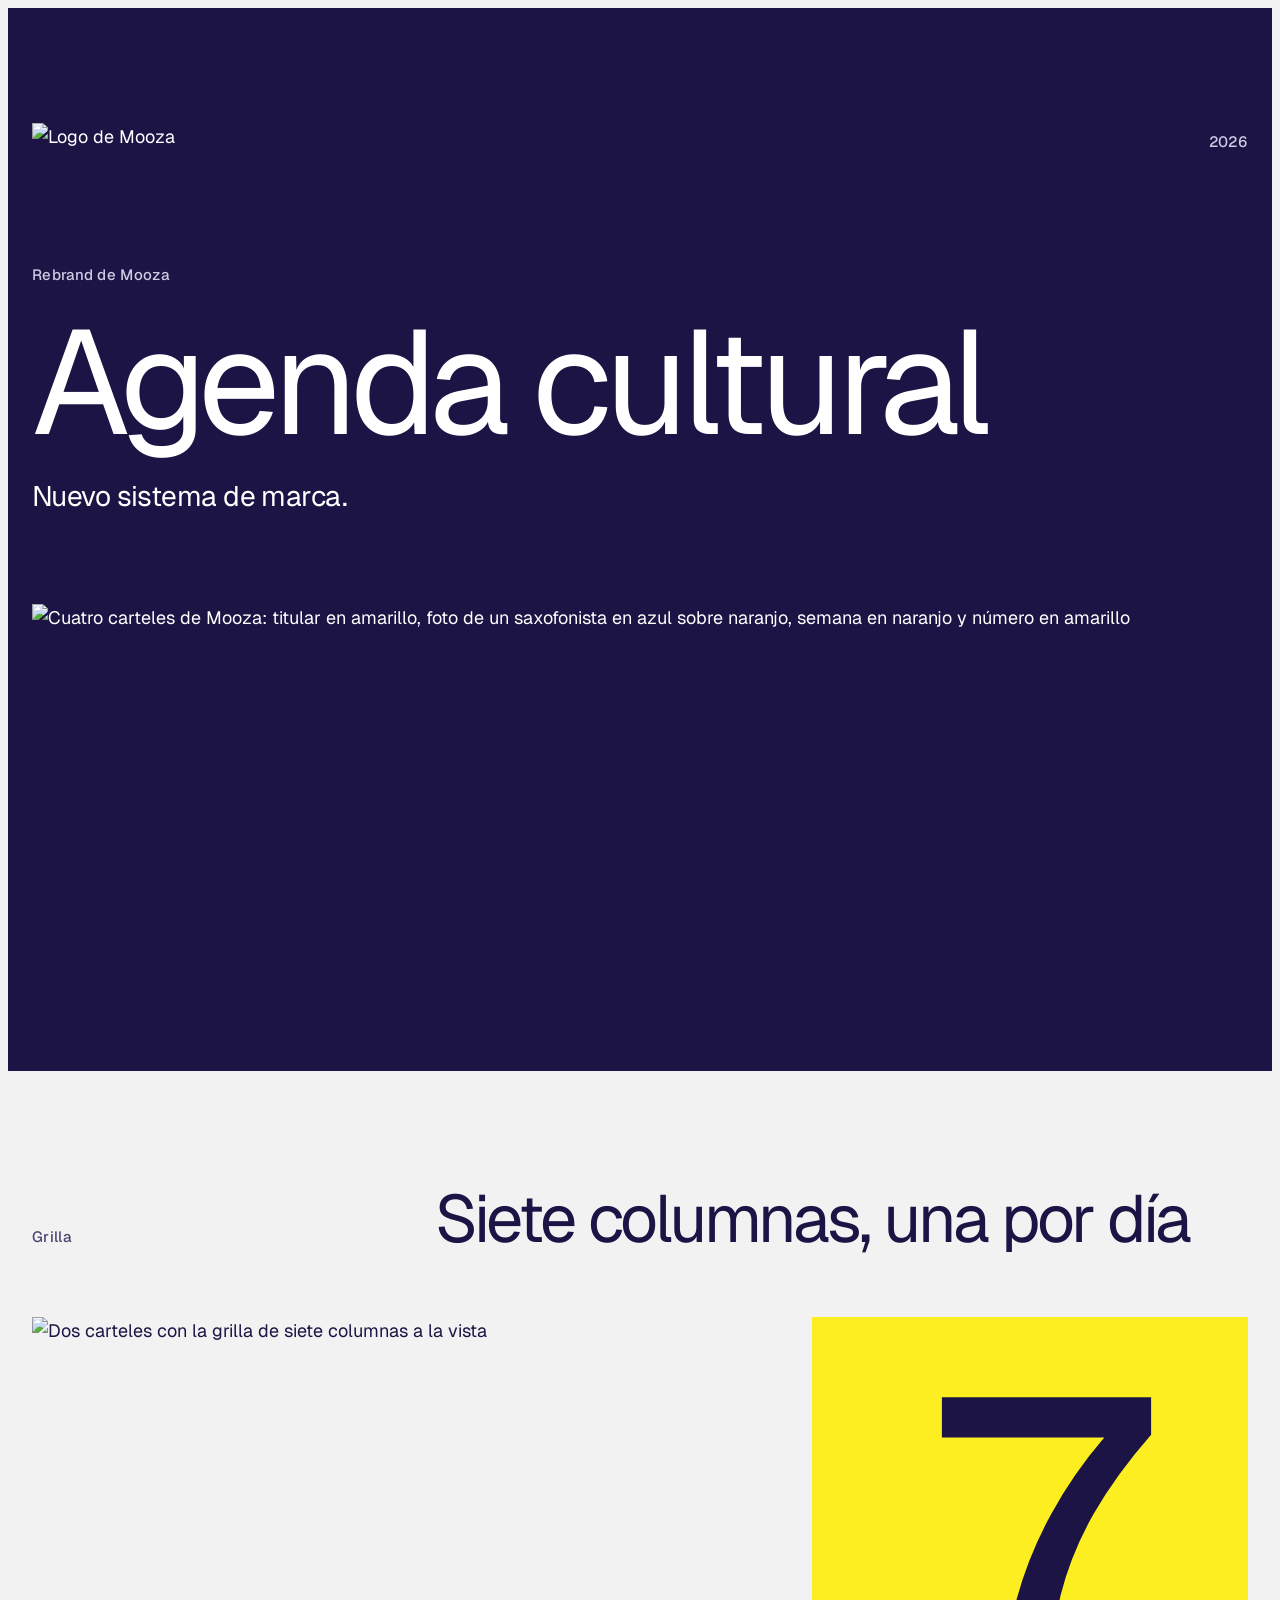
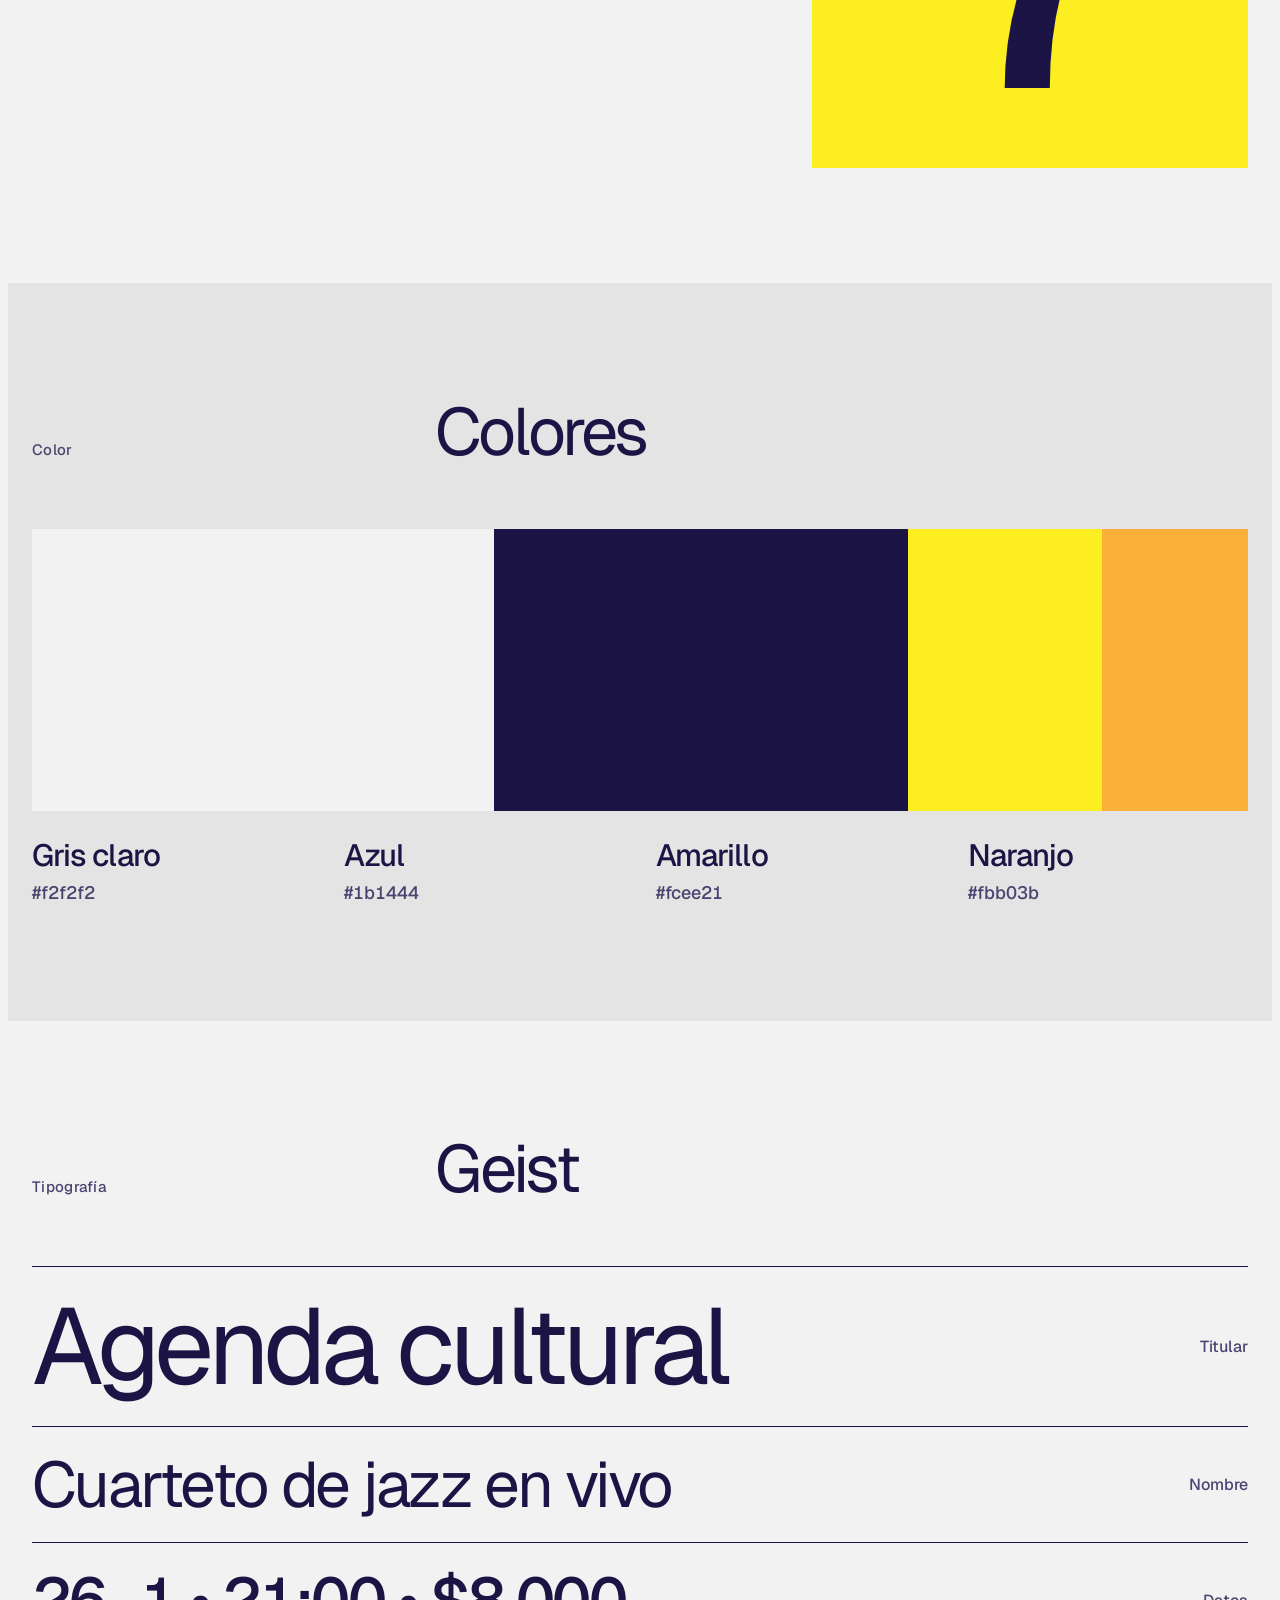
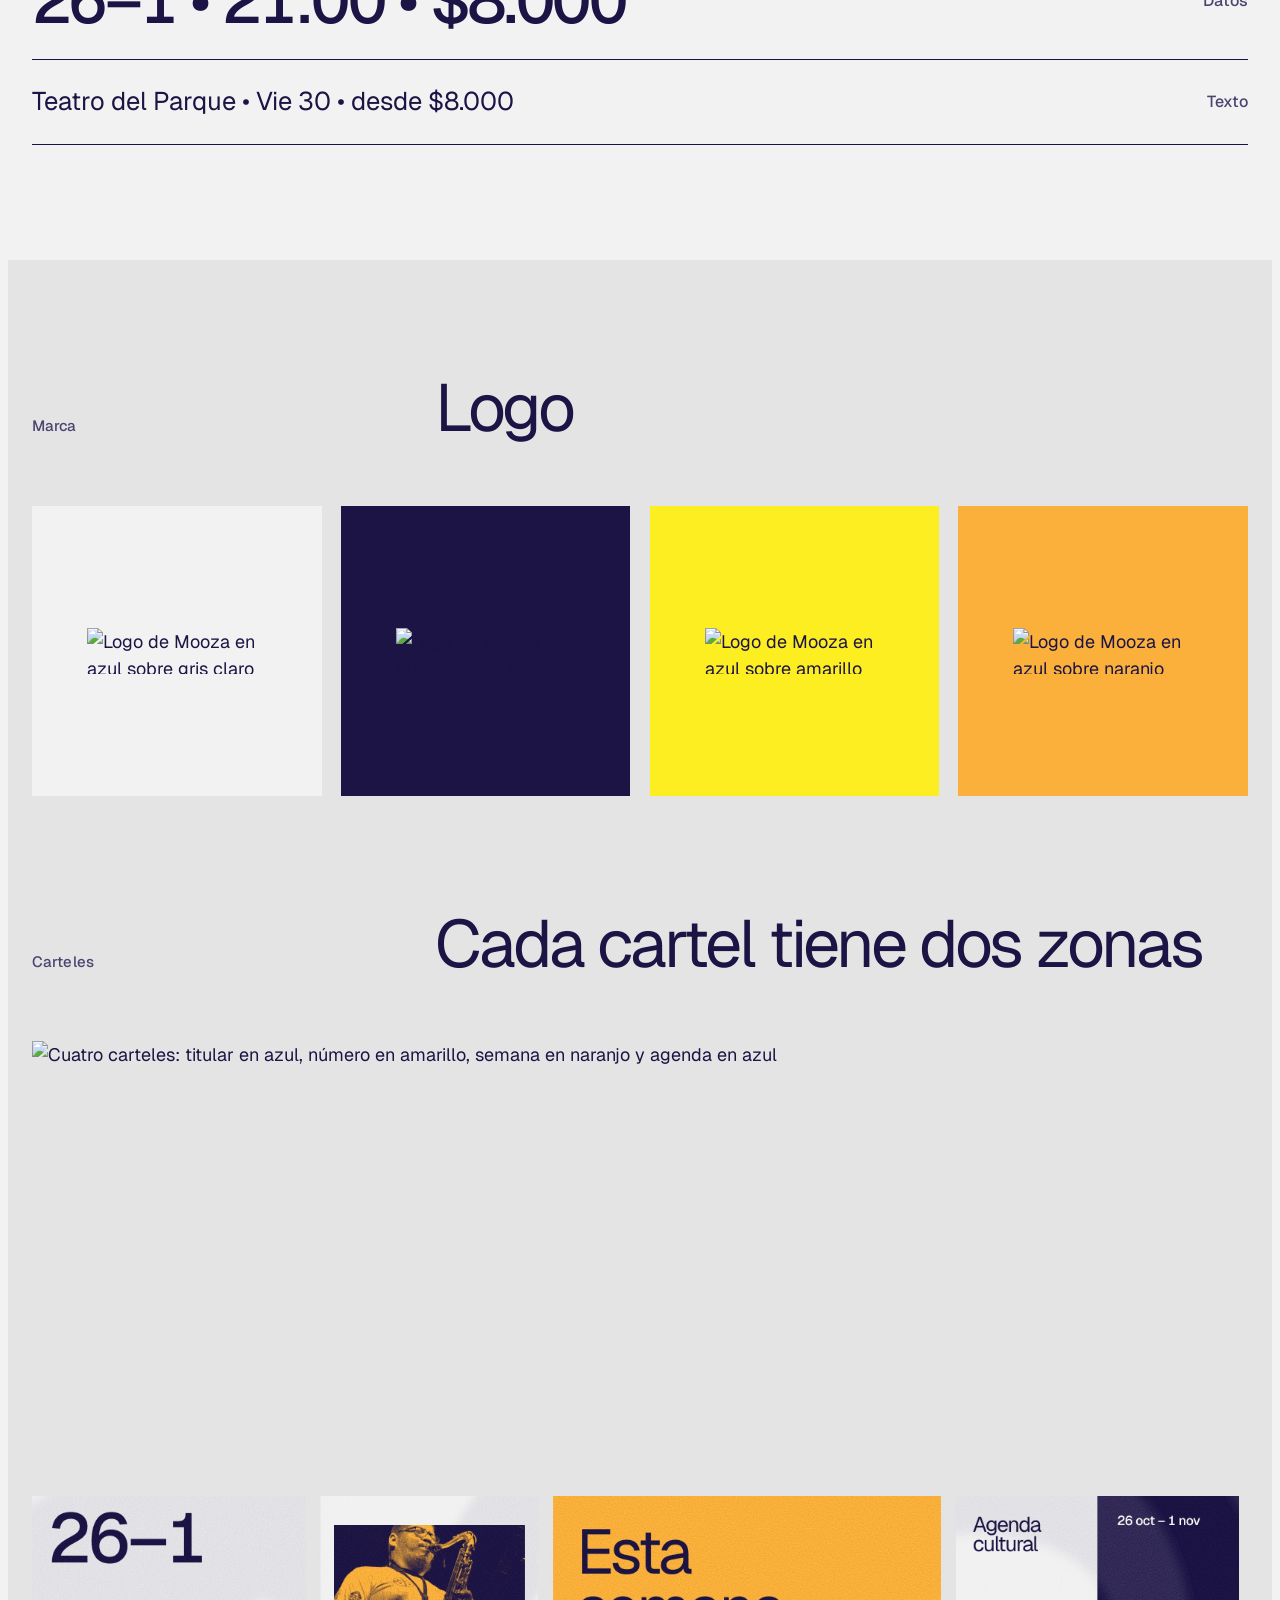
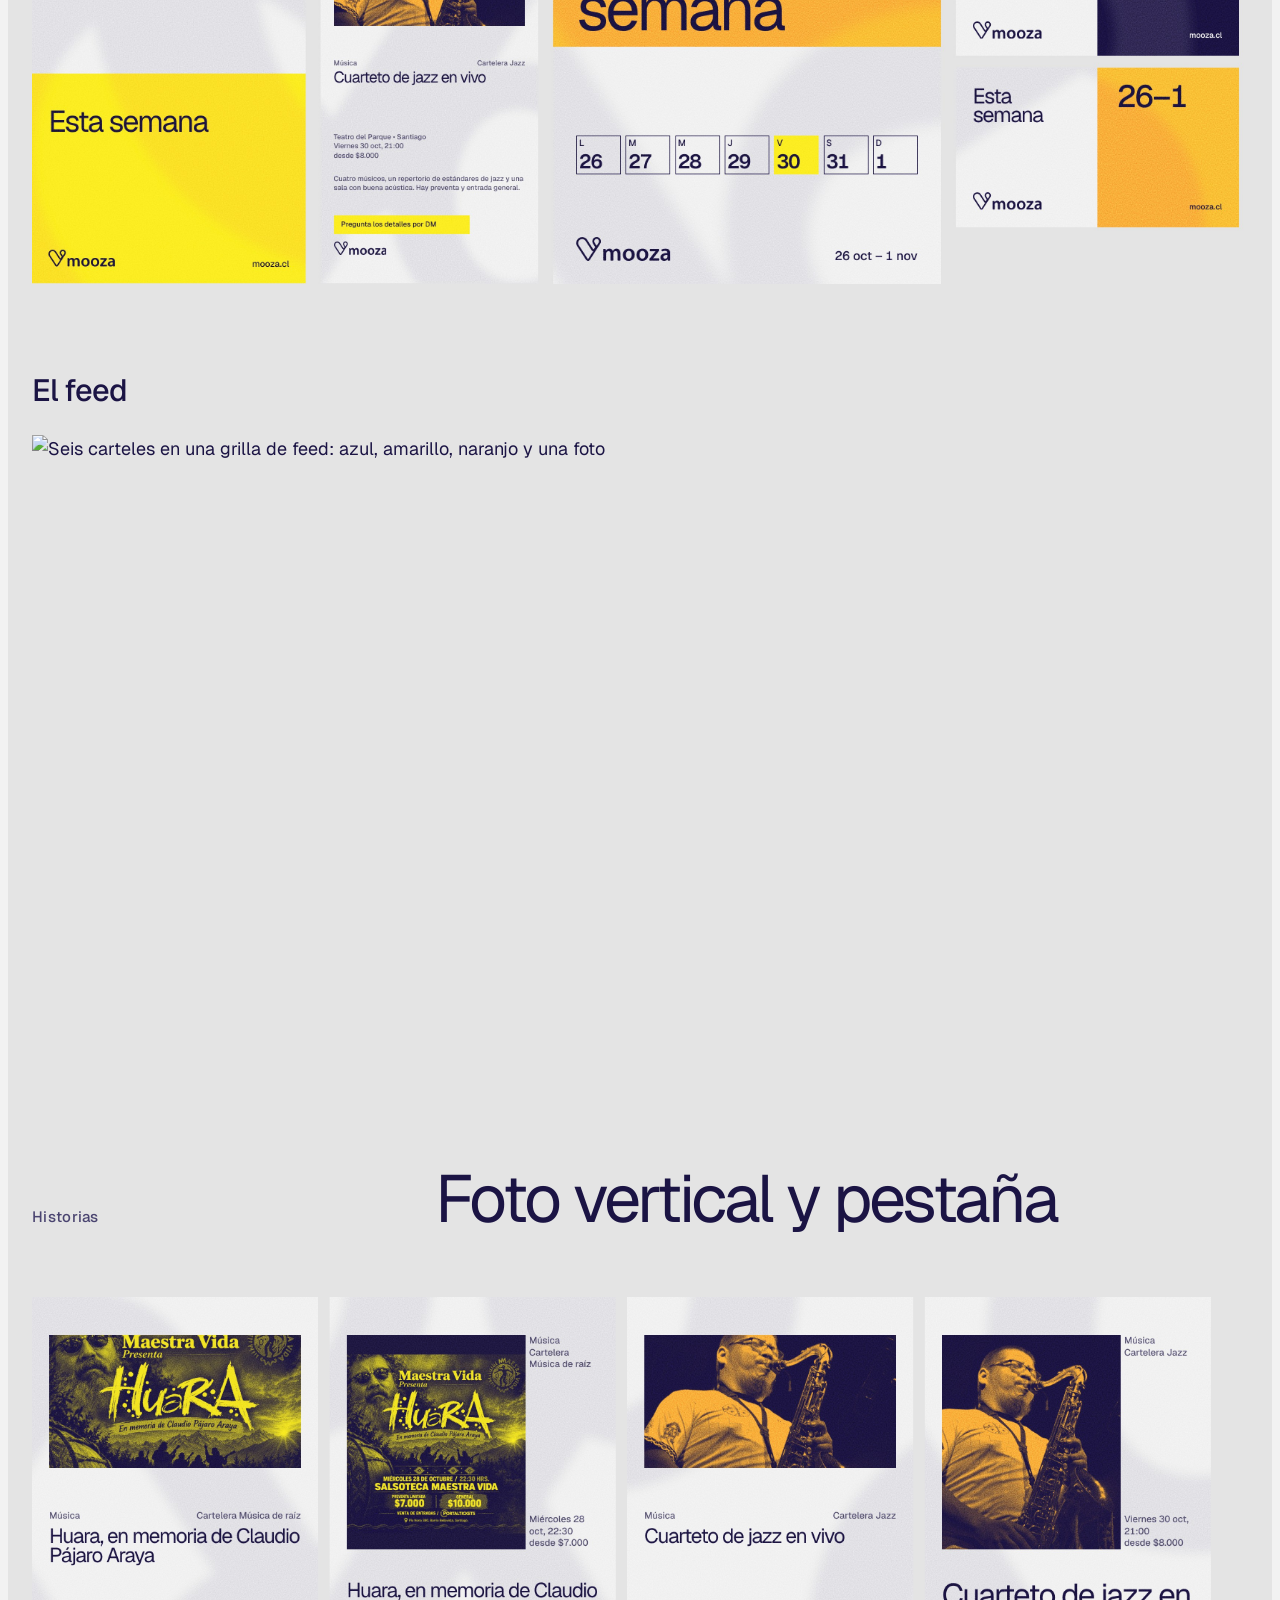
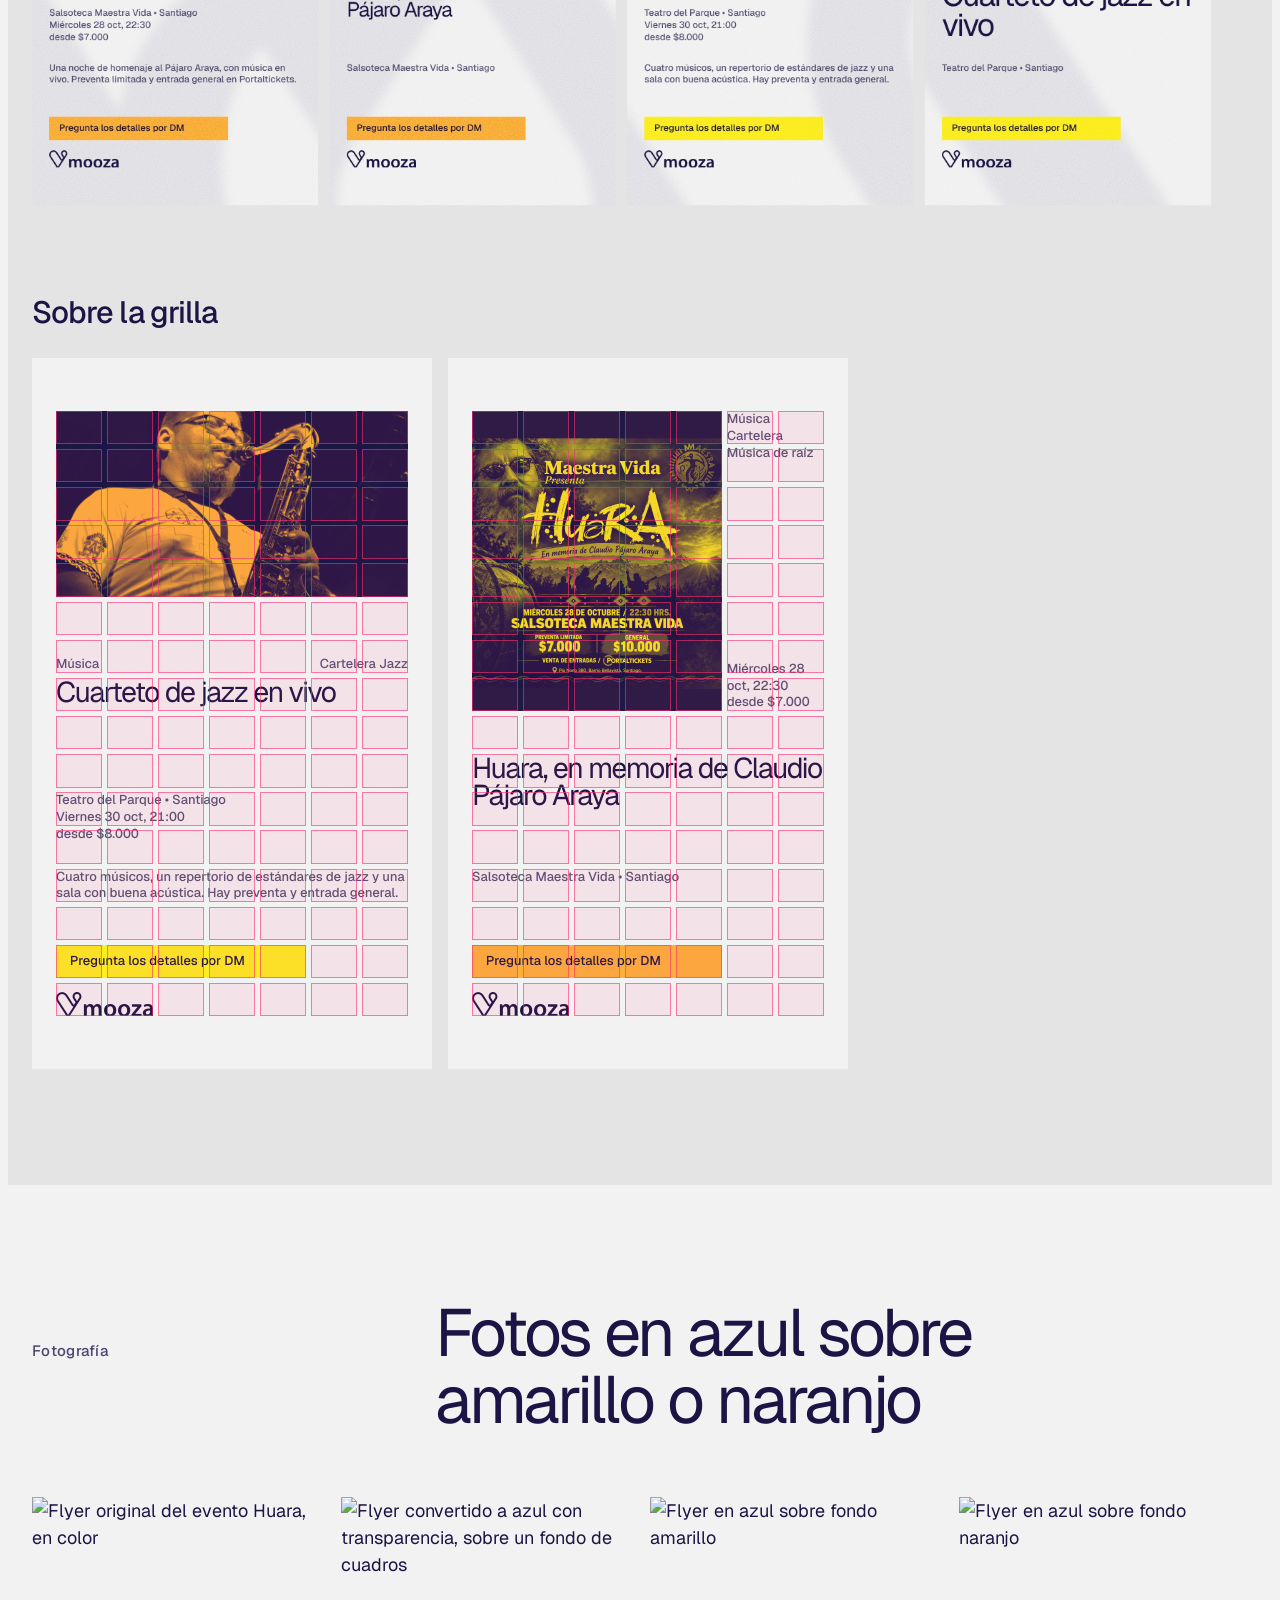
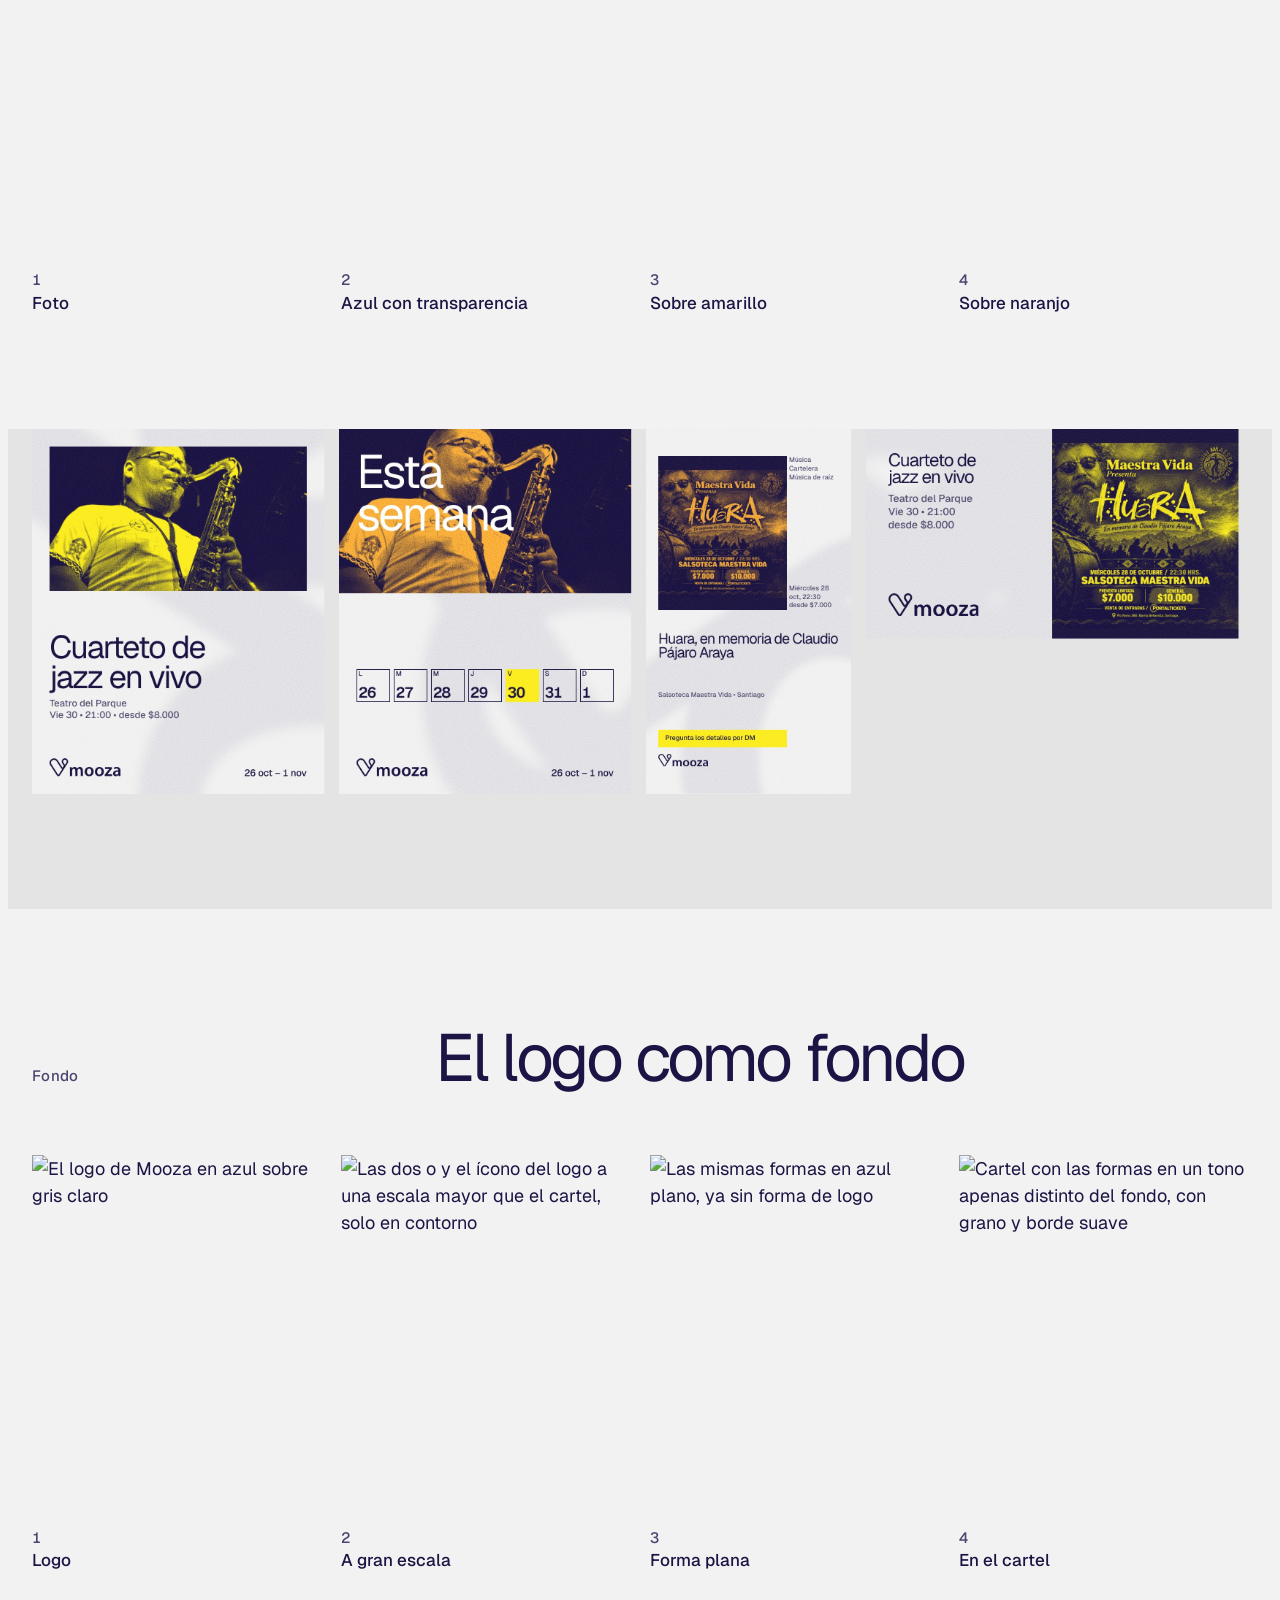
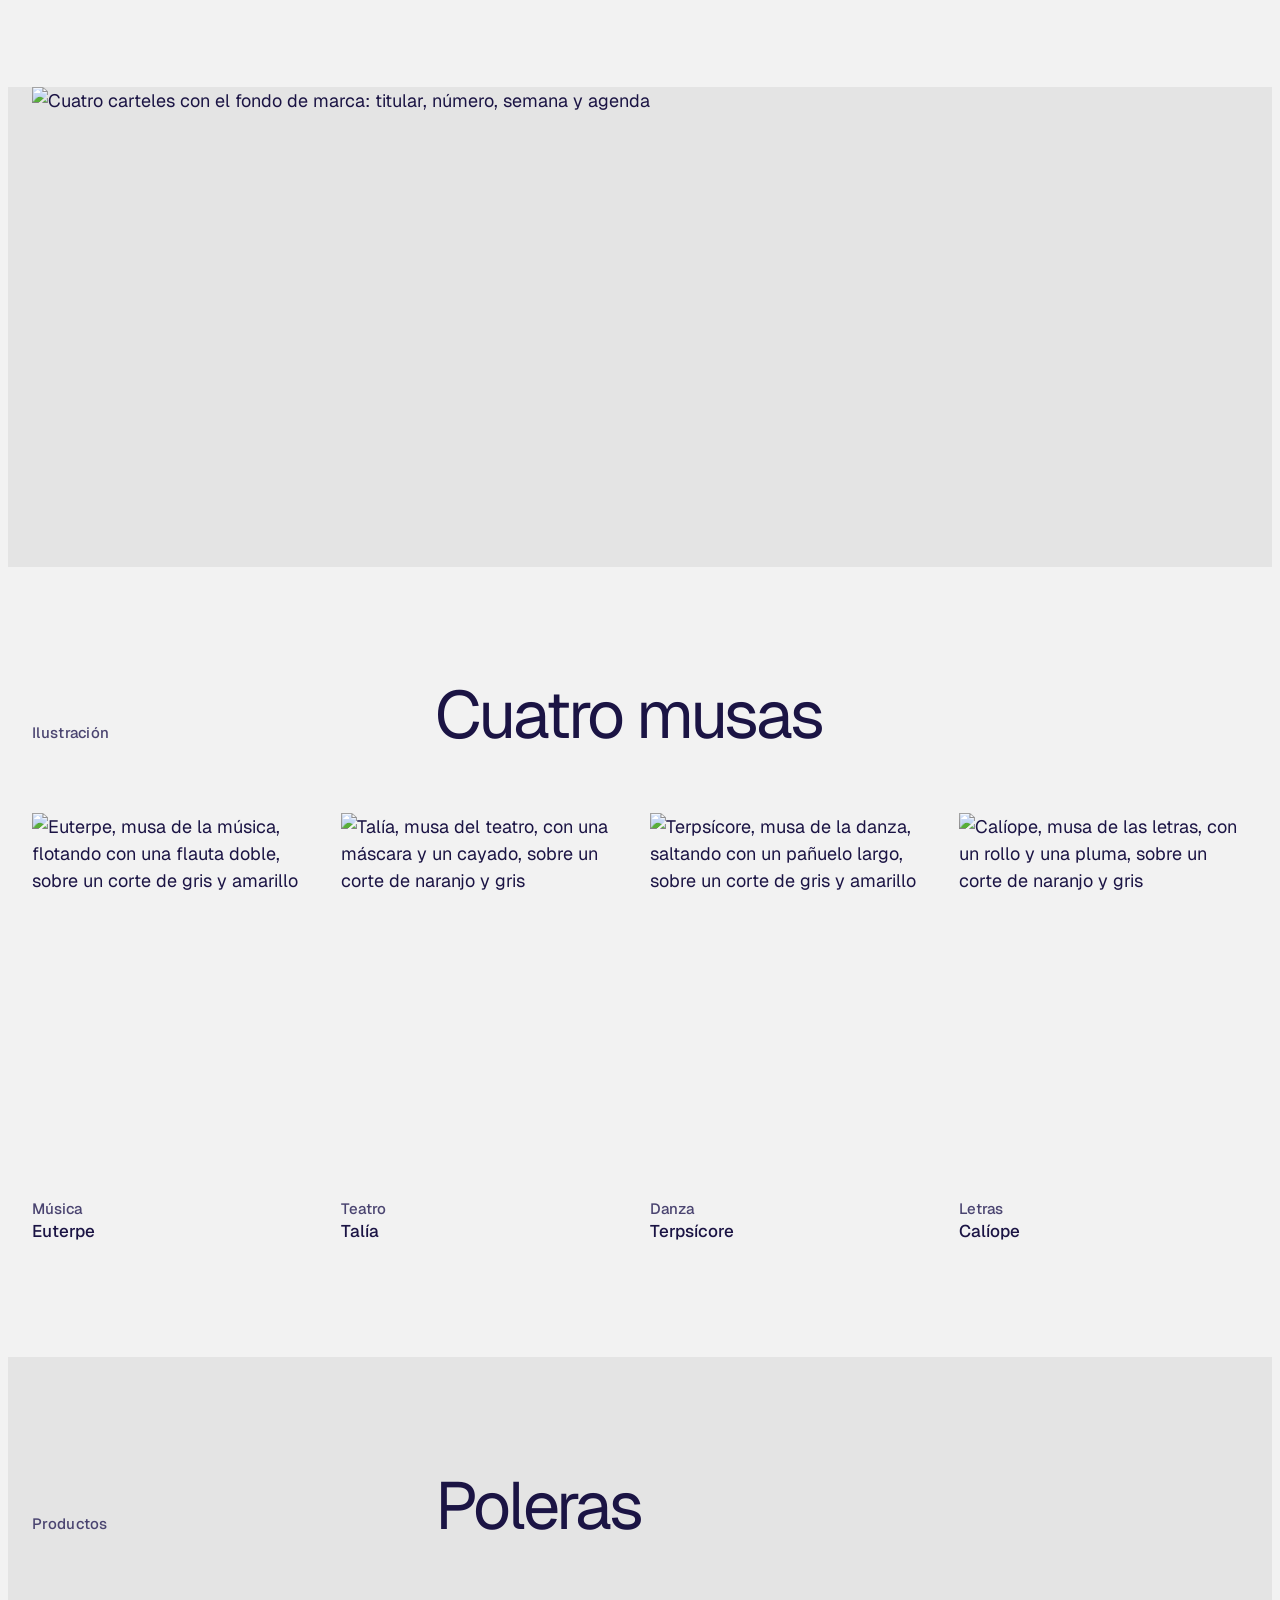
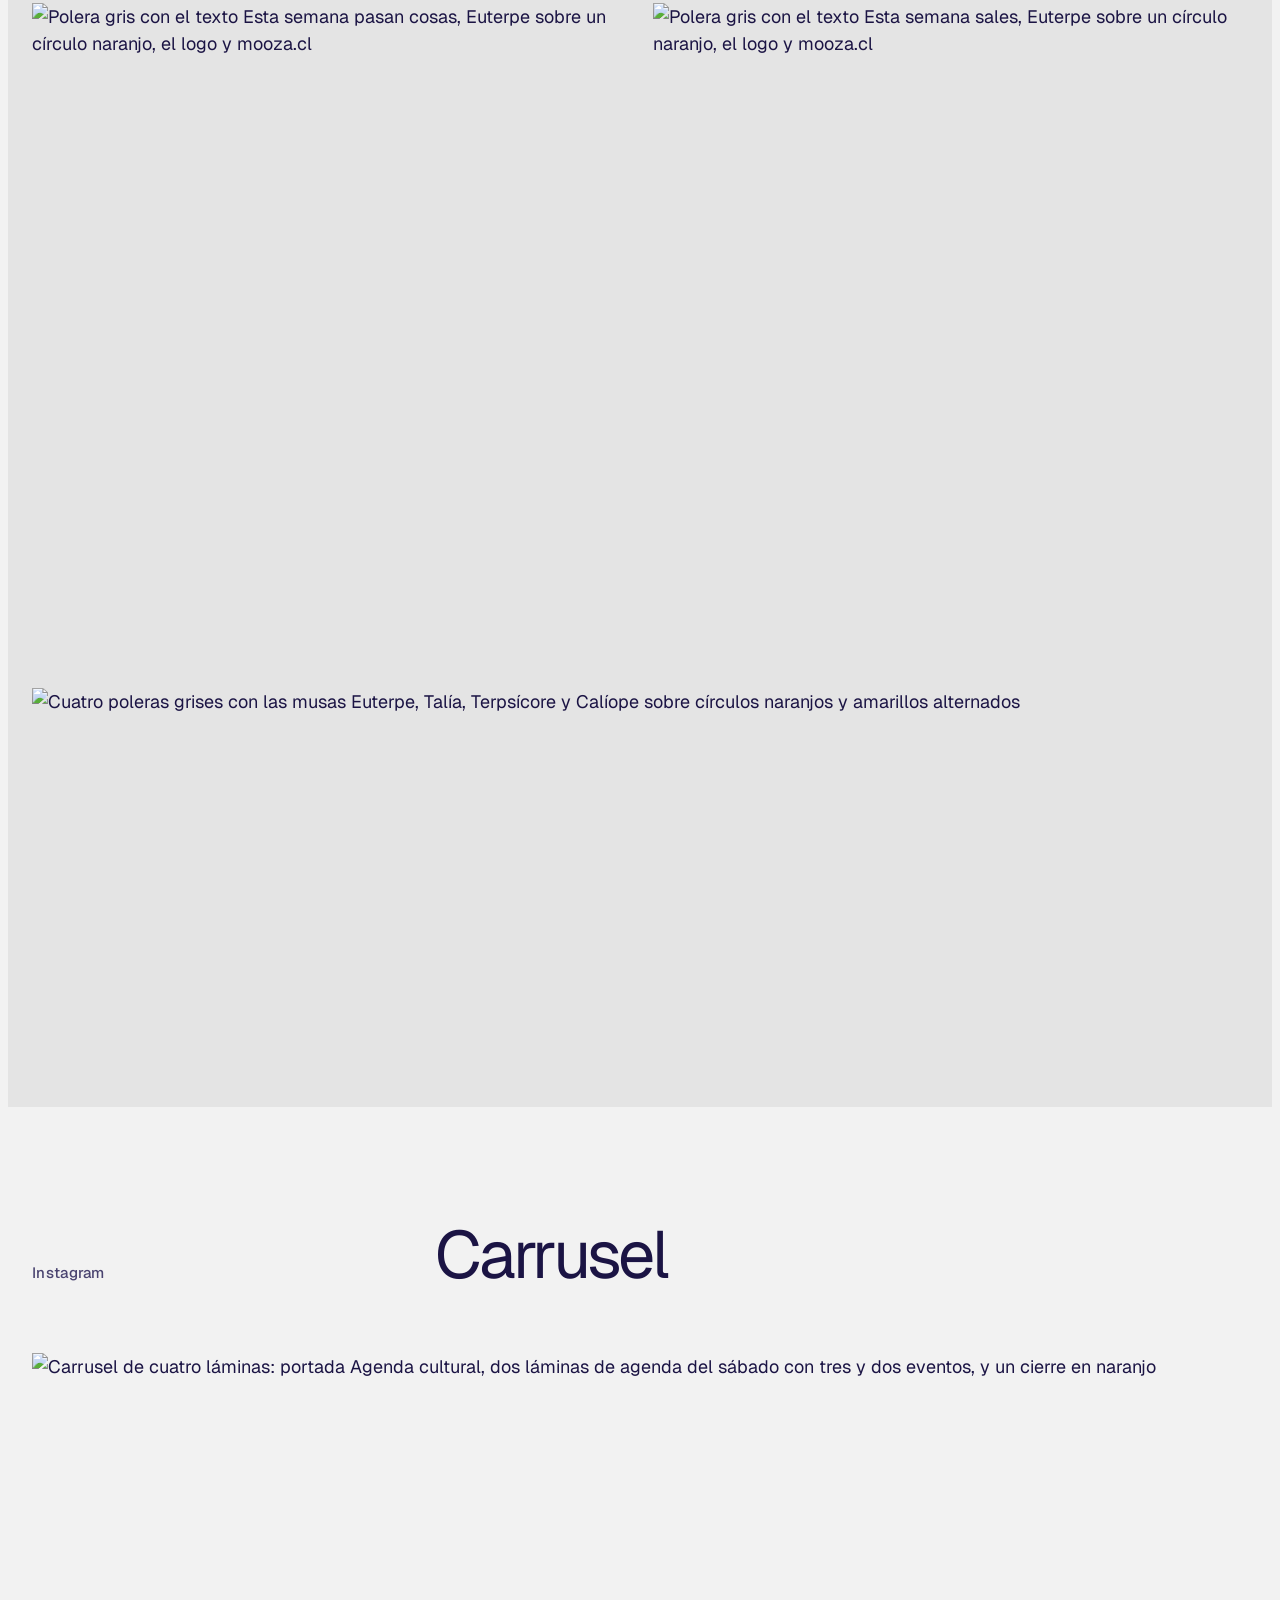
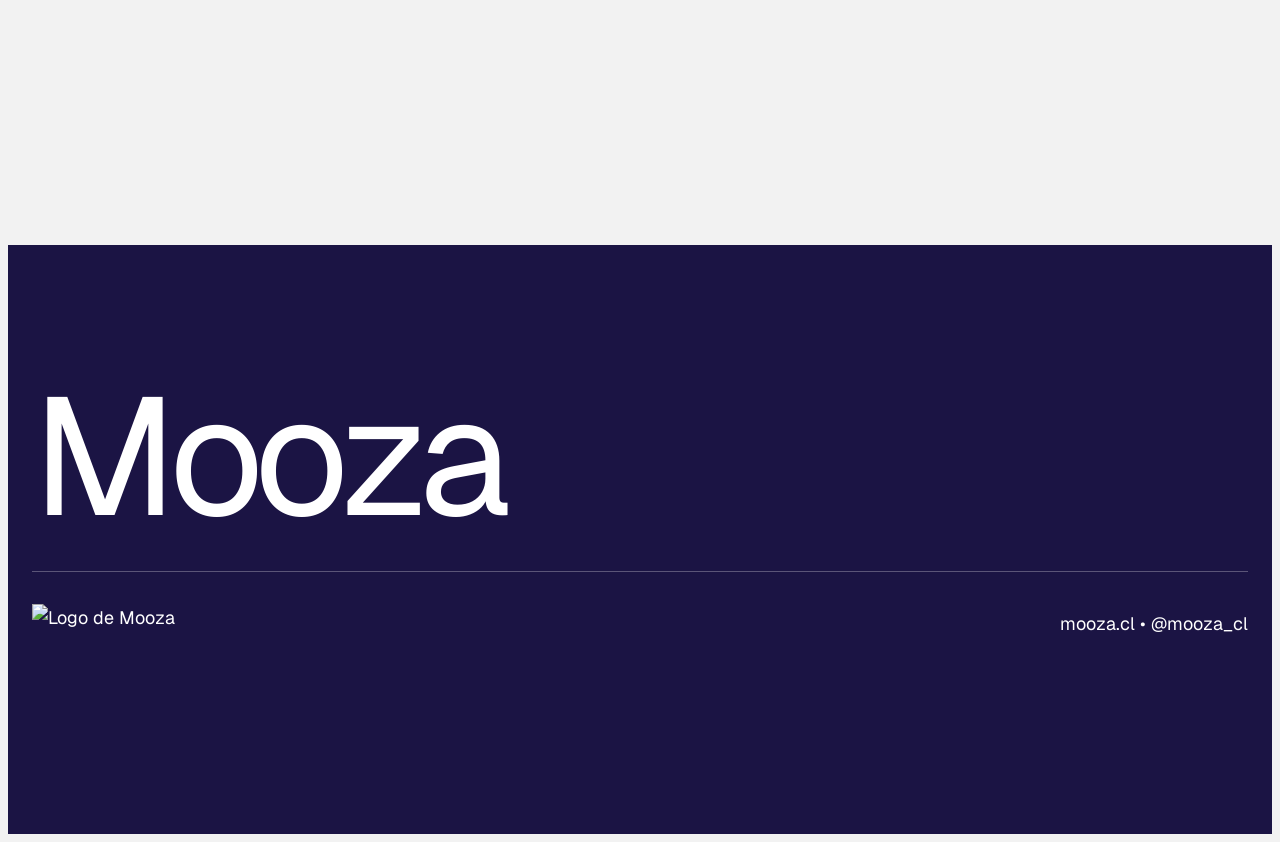
==== caso-de-estudio/index.html @ 2b132337 "Pestaña y diseño de historias para fotos verticales Nuevo elemento pestaña (.mz-pestana) alineado a " ====
<!doctype html>
<html lang="es">
<head>
<meta charset="utf-8">
<meta name="viewport" content="width=device-width,initial-scale=1,viewport-fit=cover">
<title>Rebrand Mooza</title>
<meta name="claude:viewport-fit-sides" content="cover">
<link rel="stylesheet" href="https://fonts.googleapis.com/css2?family=Geist:wght@300..700&display=swap">
<style>
/* Concepto: caso de estudio en una sola página larga, al estilo Behance. Fondo gris, bandas azules, imágenes a todo el ancho y casi sin texto.
   Una sola mirada deliberada (gris, azul, amarillo y naranjo); no cambia con el tema del visor. */
:root{
  --gris:#f2f2f2; --panel:#e4e4e4; --azul:#1b1444; --amarillo:#fcee21; --naranja:#fbb03b;
  --tinta-2:#4a4470; --blanco:#ffffff;
  --fuente:'Geist','Helvetica Neue',Arial,sans-serif;
  color-scheme:light;
}
*{box-sizing:border-box}
body{background:var(--gris);color:var(--azul);font-family:var(--fuente);font-size:18px;line-height:1.5;-webkit-font-smoothing:antialiased;overflow-x:hidden}
img{display:block;max-width:100%;height:auto}
h1,h2,h3,p,ul,figure{margin:0;padding:0}
ul{list-style:none}
:focus-visible{outline:3px solid var(--azul);outline-offset:3px}
.in{width:100%;max-width:1440px;margin-inline:auto;padding-left:max(24px,env(safe-area-inset-left,0px));padding-right:max(24px,env(safe-area-inset-right,0px))}

/* fondo de marca: el logo a gran escala, tono sobre tono, detrás de cada banda. Las bandas contiguas del mismo color comparten uno (.grupo). */
.fondo{position:relative;isolation:isolate;overflow:hidden}
.fondo::before{content:"";position:absolute;inset:0;z-index:-1;background:var(--f) center/cover no-repeat}
/* grano: una película sobre toda la página */
body{position:relative}
body::after{content:"";position:absolute;inset:0;z-index:60;pointer-events:none;background:url(img/grano.png);background-size:256px 256px;mix-blend-mode:overlay;opacity:.3}

.banda{padding-block:clamp(56px,9vw,128px)}
.base{background:var(--gris)}
.panel{background:var(--panel)}
.azul{background:var(--azul);color:var(--blanco)}

.eyebrow{font-size:15px;font-weight:500;letter-spacing:.02em;color:var(--tinta-2)}
.azul .eyebrow{color:#cfcbe3}
h1{font-size:clamp(56px,11.5vw,176px);font-weight:400;line-height:.92;letter-spacing:-.05em;text-wrap:balance}
h2{font-size:clamp(36px,5.2vw,76px);font-weight:400;line-height:1;letter-spacing:-.045em;text-wrap:balance}
h3{font-size:clamp(22px,2.4vw,32px);font-weight:500;line-height:1.1;letter-spacing:-.03em}
.lead{font-size:clamp(22px,2.2vw,32px);line-height:1.3;letter-spacing:-.02em;max-width:34ch}

/* cabeza de cada capítulo: una etiqueta y un titular */
.cab{display:grid;grid-template-columns:minmax(0,1fr) minmax(0,2.4fr);gap:16px 64px;padding-bottom:clamp(32px,5vw,64px);align-items:baseline}

/* portada */
.barra{display:flex;justify-content:space-between;align-items:center;gap:16px;padding-bottom:clamp(40px,8vw,112px)}
.barra img{width:150px}
.titulo{display:grid;gap:28px}
.portada-img{margin-top:clamp(48px,7vw,104px)}

/* figuras */
.tira{overflow-x:auto}
.tira img{min-width:720px}
.dos{display:grid;grid-template-columns:repeat(2,minmax(0,1fr));gap:clamp(12px,2vw,32px)}
.sep{padding-top:clamp(48px,7vw,104px)}
.sub{display:grid;gap:20px;padding-bottom:28px}

/* idea: el 7 */
.siete{display:grid;grid-template-columns:minmax(0,1.7fr) minmax(0,1fr);gap:clamp(16px,3vw,48px);align-items:stretch}
.siete-n{background:var(--amarillo);display:grid;place-items:center;font-size:clamp(200px,32vw,460px);font-weight:500;line-height:1;letter-spacing:-.06em;color:var(--azul);min-height:240px}

/* color */
.proporcion{display:flex;height:clamp(120px,22vw,300px)}
.proporcion i{display:block}
.chips{display:grid;grid-template-columns:repeat(4,minmax(0,1fr));gap:20px 32px;padding-top:28px}
.chips h3{margin-bottom:6px}
.chips p{font-size:18px;font-weight:500;color:var(--tinta-2);font-variant-numeric:tabular-nums}

/* tipografía */
.espec{border-top:1px solid var(--azul)}
.espec>div{display:flex;justify-content:space-between;align-items:center;gap:12px 32px;flex-wrap:wrap;padding-block:clamp(14px,2vw,26px);border-bottom:1px solid var(--azul)}
.espec p.m{color:var(--tinta-2);font-size:16px;font-weight:500;white-space:nowrap}
.espec .a{font-size:clamp(40px,8.4vw,120px);font-weight:400;line-height:1;letter-spacing:-.05em}
.espec .b{font-size:clamp(28px,5vw,72px);font-weight:400;line-height:1;letter-spacing:-.04em}
.espec .c{font-size:clamp(28px,5vw,72px);font-weight:500;line-height:1;letter-spacing:-.04em;font-variant-numeric:tabular-nums}
.espec .d{font-size:clamp(18px,2vw,28px);font-weight:400;line-height:1.3}

/* logo */
.logos{display:grid;grid-template-columns:repeat(4,minmax(0,1fr));gap:clamp(8px,1.5vw,24px)}
.logos div{aspect-ratio:1/1;display:grid;place-items:center}
.logos img{width:62%}

/* foto: proceso */
.paso{display:grid;grid-template-columns:repeat(4,minmax(0,1fr));gap:clamp(10px,1.6vw,24px);align-items:start}
.paso figure{display:grid;gap:12px}
.paso img{width:100%;aspect-ratio:4/5;object-fit:cover}
.paso figcaption{font-size:17px;font-weight:500;line-height:1.3}
.paso b{display:block;font-weight:500;font-size:15px;color:var(--tinta-2);margin-bottom:2px;font-variant-numeric:tabular-nums}
.musas img{aspect-ratio:612/792}

/* cierre */
.cierre{display:grid;gap:32px;padding-block:clamp(56px,10vw,160px) clamp(48px,6vw,88px)}
.cierre h2{font-size:clamp(56px,13vw,200px)}
.pie{display:flex;justify-content:space-between;align-items:center;gap:16px;flex-wrap:wrap;padding-top:32px;border-top:1px solid rgba(255,255,255,.28);font-size:18px}
.pie img{width:150px}

@media (max-width:820px){
  .cab{grid-template-columns:minmax(0,1fr)}
  .siete{grid-template-columns:minmax(0,1fr)}
  .chips{grid-template-columns:repeat(2,minmax(0,1fr))}
  .logos{grid-template-columns:repeat(2,minmax(0,1fr))}
  .paso{grid-template-columns:repeat(2,minmax(0,1fr))}
}
@media (prefers-reduced-motion:reduce){*{animation:none!important;transition:none!important}}
</style>
</head>
<body>

<header class="banda azul fondo" style="--f:url(img/fondo-azul-1.svg)">
  <div class="in">
    <div class="barra">
      <img src="img/logo-blanco.svg" alt="Logo de Mooza" width="150" height="38">
      <span class="eyebrow">2026</span>
    </div>
    <div class="titulo">
      <span class="eyebrow">Rebrand de Mooza</span>
      <h1>Agenda cultural</h1>
      <p class="lead">Nuevo sistema de marca.</p>
    </div>
    <img class="portada-img" src="img/hero.webp" alt="Cuatro carteles de Mooza: titular en amarillo, foto de un saxofonista en azul sobre naranjo, semana en naranjo y número en amarillo" width="3200" height="926">
  </div>
</header>

<section class="banda base fondo" style="--f:url(img/fondo-base-1.svg)">
  <div class="in">
    <div class="cab"><span class="eyebrow">Grilla</span><h2>Siete columnas, una por día</h2></div>
    <div class="siete">
      <img src="img/d-grilla.jpg" alt="Dos carteles con la grilla de siete columnas a la vista" width="1520" height="926">
      <div class="siete-n" aria-hidden="true">7</div>
    </div>
  </div>
</section>

<section class="banda panel fondo" style="--f:url(img/fondo-panel-1.svg)">
  <div class="in">
    <div class="cab"><span class="eyebrow">Color</span><h2>Colores</h2></div>
    <div class="proporcion" role="img" aria-label="Proporción de color: gris claro 38, azul 34, amarillo 16 y naranjo 12 partes">
      <i style="flex:38;background:#f2f2f2"></i><i style="flex:34;background:#1b1444"></i><i style="flex:16;background:#fcee21"></i><i style="flex:12;background:#fbb03b"></i>
    </div>
    <ul class="chips">
      <li><h3>Gris claro</h3><p>#f2f2f2</p></li>
      <li><h3>Azul</h3><p>#1b1444</p></li>
      <li><h3>Amarillo</h3><p>#fcee21</p></li>
      <li><h3>Naranjo</h3><p>#fbb03b</p></li>
    </ul>
  </div>
</section>

<section class="banda base fondo" style="--f:url(img/fondo-base-2.svg)">
  <div class="in">
    <div class="cab"><span class="eyebrow">Tipografía</span><h2>Geist</h2></div>
    <div class="espec">
      <div><p class="a">Agenda cultural</p><p class="m">Titular</p></div>
      <div><p class="b">Cuarteto de jazz en vivo</p><p class="m">Nombre</p></div>
      <div><p class="c">26–1 • 21:00 • $8.000</p><p class="m">Datos</p></div>
      <div><p class="d">Teatro del Parque • Vie 30 • desde $8.000</p><p class="m">Texto</p></div>
    </div>
  </div>
</section>

<div class="grupo panel fondo" style="--f:url(img/fondo-panel-2.svg)">
<section class="banda">
  <div class="in">
    <div class="cab"><span class="eyebrow">Marca</span><h2>Logo</h2></div>
    <div class="logos">
      <div style="background:#f2f2f2"><img src="img/logo-azul.svg" alt="Logo de Mooza en azul sobre gris claro" width="629" height="160"></div>
      <div style="background:#1b1444"><img src="img/logo-blanco.svg" alt="Logo de Mooza en blanco sobre azul" width="629" height="160"></div>
      <div style="background:#fcee21"><img src="img/logo-azul.svg" alt="Logo de Mooza en azul sobre amarillo" width="629" height="160"></div>
      <div style="background:#fbb03b"><img src="img/logo-azul.svg" alt="Logo de Mooza en azul sobre naranjo" width="629" height="160"></div>
    </div>
  </div>
</section>

<section class="banda" style="padding-top:0">
  <div class="in">
    <div class="cab"><span class="eyebrow">Carteles</span><h2>Cada cartel tiene dos zonas</h2></div>
    <div class="tira"><img src="img/d-carteles4.jpg" alt="Cuatro carteles: titular en azul, número en amarillo, semana en naranjo y agenda en azul" width="1664" height="500"></div>
    <div class="sep tira"><img src="img/d-formatos.jpg" alt="El mismo sistema en A3, story 9:16, cuadrado 1:1 y dos horizontales 16:9" width="1631" height="520"></div>
    <div class="sep">
      <div class="sub"><h3>El feed</h3></div>
      <img src="img/d-feed.jpg" alt="Seis carteles en una grilla de feed: azul, amarillo, naranjo y una foto" width="1504" height="1232" style="width:100%;max-width:752px">
    </div>
  </div>
</section>

<section class="banda" style="padding-top:0">
  <div class="in">
    <div class="cab"><span class="eyebrow">Historias</span><h2>Foto vertical y pestaña</h2></div>
    <div class="tira"><img src="img/d-historias.jpg" alt="Cuatro historias: dos con foto apaisada, donde el flyer vertical se corta, y dos con foto vertical, donde se ve entero; todas con descripción o fecha, pestaña de color y pie" width="1700" height="900"></div>
    <div class="sep">
      <div class="sub"><h3>Sobre la grilla</h3></div>
      <img src="img/d-historias-grilla.jpg" alt="Las dos historias con la grilla a la vista: la pestaña ocupa cinco columnas y una fila, justo sobre el pie" width="1632" height="1424" style="width:100%;max-width:816px">
    </div>
  </div>
</section>
</div>

<section class="banda base fondo" style="--f:url(img/fondo-base-3.svg)">
  <div class="in">
    <div class="cab"><span class="eyebrow">Fotografía</span><h2>Fotos en azul sobre amarillo o naranjo</h2></div>
    <div class="paso">
      <figure><img src="img/p1-original.jpg" alt="Flyer original del evento Huara, en color" width="800" height="1000"><figcaption><b>1</b>Foto</figcaption></figure>
      <figure><img src="img/p2-azul.jpg" alt="Flyer convertido a azul con transparencia, sobre un fondo de cuadros" width="800" height="1000"><figcaption><b>2</b>Azul con transparencia</figcaption></figure>
      <figure><img src="img/p3-amarillo.jpg" alt="Flyer en azul sobre fondo amarillo" width="800" height="1000"><figcaption><b>3</b>Sobre amarillo</figcaption></figure>
      <figure><img src="img/p4-naranja.jpg" alt="Flyer en azul sobre fondo naranjo" width="800" height="1000"><figcaption><b>4</b>Sobre naranjo</figcaption></figure>
    </div>
  </div>
</section>

<section class="banda panel fondo" style="padding-top:0;--f:url(img/fondo-panel-3.svg)">
  <div class="in">
    <div class="tira"><img src="img/d-fotos.jpg" alt="Fotos en azul en un cartel, en una semana, en una story y en un horizontal" width="1664" height="500"></div>
  </div>
</section>

<section class="banda base fondo" style="--f:url(img/fondo-base-4.svg)">
  <div class="in">
    <div class="cab"><span class="eyebrow">Fondo</span><h2>El logo como fondo</h2></div>
    <div class="paso">
      <figure><img src="img/f1-logo.jpg" alt="El logo de Mooza en azul sobre gris claro" width="800" height="1000"><figcaption><b>1</b>Logo</figcaption></figure>
      <figure><img src="img/f2-escala.jpg" alt="Las dos o y el ícono del logo a una escala mayor que el cartel, solo en contorno" width="800" height="1000"><figcaption><b>2</b>A gran escala</figcaption></figure>
      <figure><img src="img/f3-forma.jpg" alt="Las mismas formas en azul plano, ya sin forma de logo" width="800" height="1000"><figcaption><b>3</b>Forma plana</figcaption></figure>
      <figure><img src="img/f4-cartel.jpg" alt="Cartel con las formas en un tono apenas distinto del fondo, con grano y borde suave" width="800" height="1000"><figcaption><b>4</b>En el cartel</figcaption></figure>
    </div>
  </div>
</section>

<section class="banda panel fondo" style="padding-top:0;--f:url(img/fondo-panel-4.svg)">
  <div class="in">
    <div class="tira"><img src="img/d-fondo4.jpg" alt="Cuatro carteles con el fondo de marca: titular, número, semana y agenda" width="1664" height="500"></div>
  </div>
</section>

<section class="banda base fondo" style="--f:url(img/fondo-base-5.svg)">
  <div class="in">
    <div class="cab"><span class="eyebrow">Ilustración</span><h2>Cuatro musas</h2></div>
    <div class="paso musas">
      <figure><img src="img/musa-euterpe.jpg" alt="Euterpe, musa de la música, flotando con una flauta doble, sobre un corte de gris y amarillo" width="1224" height="1584"><figcaption><b>Música</b>Euterpe</figcaption></figure>
      <figure><img src="img/musa-talia.jpg" alt="Talía, musa del teatro, con una máscara y un cayado, sobre un corte de naranjo y gris" width="1224" height="1584"><figcaption><b>Teatro</b>Talía</figcaption></figure>
      <figure><img src="img/musa-terpsicore.jpg" alt="Terpsícore, musa de la danza, saltando con un pañuelo largo, sobre un corte de gris y amarillo" width="1224" height="1584"><figcaption><b>Danza</b>Terpsícore</figcaption></figure>
      <figure><img src="img/musa-caliope.jpg" alt="Calíope, musa de las letras, con un rollo y una pluma, sobre un corte de naranjo y gris" width="1224" height="1584"><figcaption><b>Letras</b>Calíope</figcaption></figure>
    </div>
  </div>
</section>

<section class="banda panel fondo" style="--f:url(img/fondo-panel-5.svg)">
  <div class="in">
    <div class="cab"><span class="eyebrow">Productos</span><h2>Poleras</h2></div>
    <div class="dos">
      <img src="img/polera-pasan-cosas.jpg" alt="Polera gris con el texto Esta semana pasan cosas, Euterpe sobre un círculo naranjo, el logo y mooza.cl" width="2000" height="2000">
      <img src="img/polera-sales.jpg" alt="Polera gris con el texto Esta semana sales, Euterpe sobre un círculo naranjo, el logo y mooza.cl" width="2000" height="2000">
    </div>
    <div class="sep tira"><img src="img/polera-musas.jpg" alt="Cuatro poleras grises con las musas Euterpe, Talía, Terpsícore y Calíope sobre círculos naranjos y amarillos alternados" width="3200" height="800"></div>
  </div>
</section>

<section class="banda base fondo" style="--f:url(img/fondo-base-6.svg)">
  <div class="in">
    <div class="cab"><span class="eyebrow">Instagram</span><h2>Carrusel</h2></div>
    <div class="tira"><img src="img/d-carrusel.jpg" alt="Carrusel de cuatro láminas: portada Agenda cultural, dos láminas de agenda del sábado con tres y dos eventos, y un cierre en naranjo" width="1662" height="515"></div>
  </div>
</section>

<footer class="banda azul fondo" style="padding-top:0;--f:url(img/fondo-azul-2.svg)">
  <div class="in cierre">
    <h2>Mooza</h2>
    <div class="pie">
      <img src="img/logo-blanco.svg" alt="Logo de Mooza" width="150" height="38">
      <p>mooza.cl • @mooza_cl</p>
    </div>
  </div>
</footer>
</body>
</html>
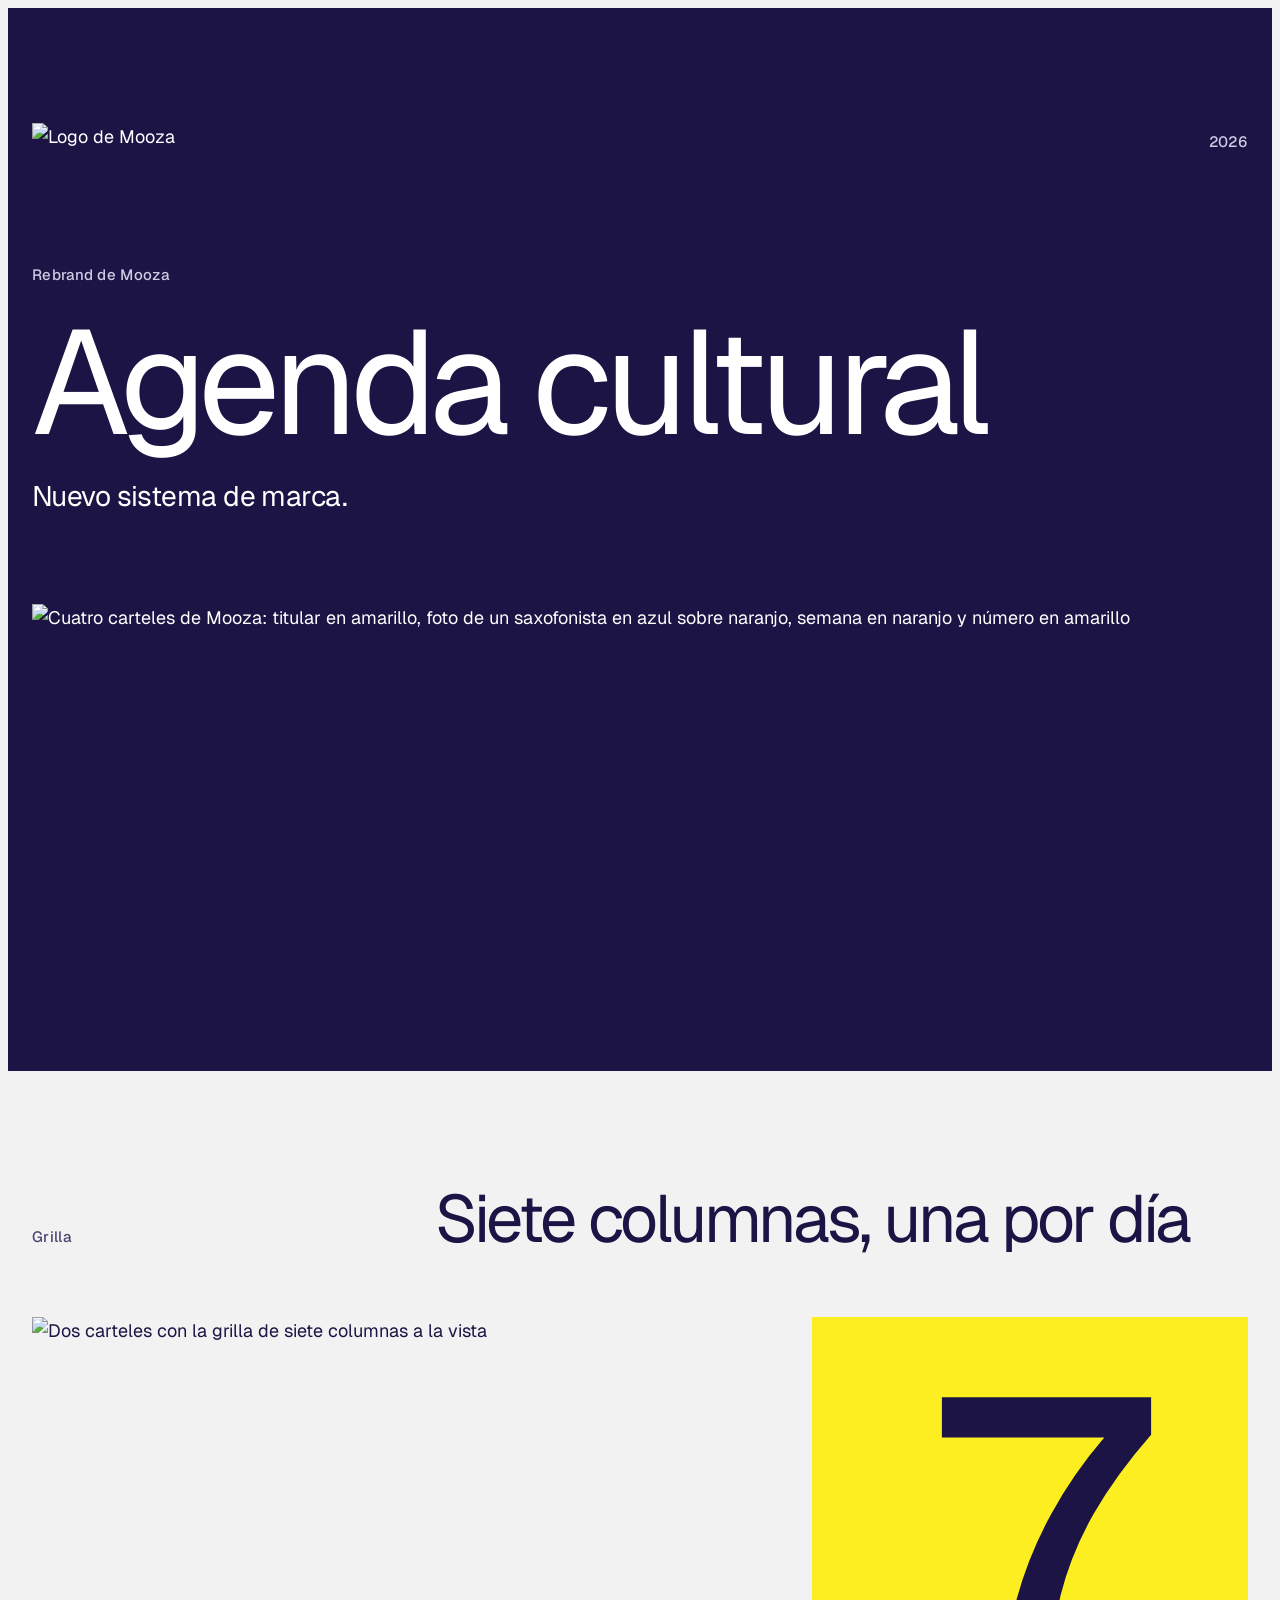
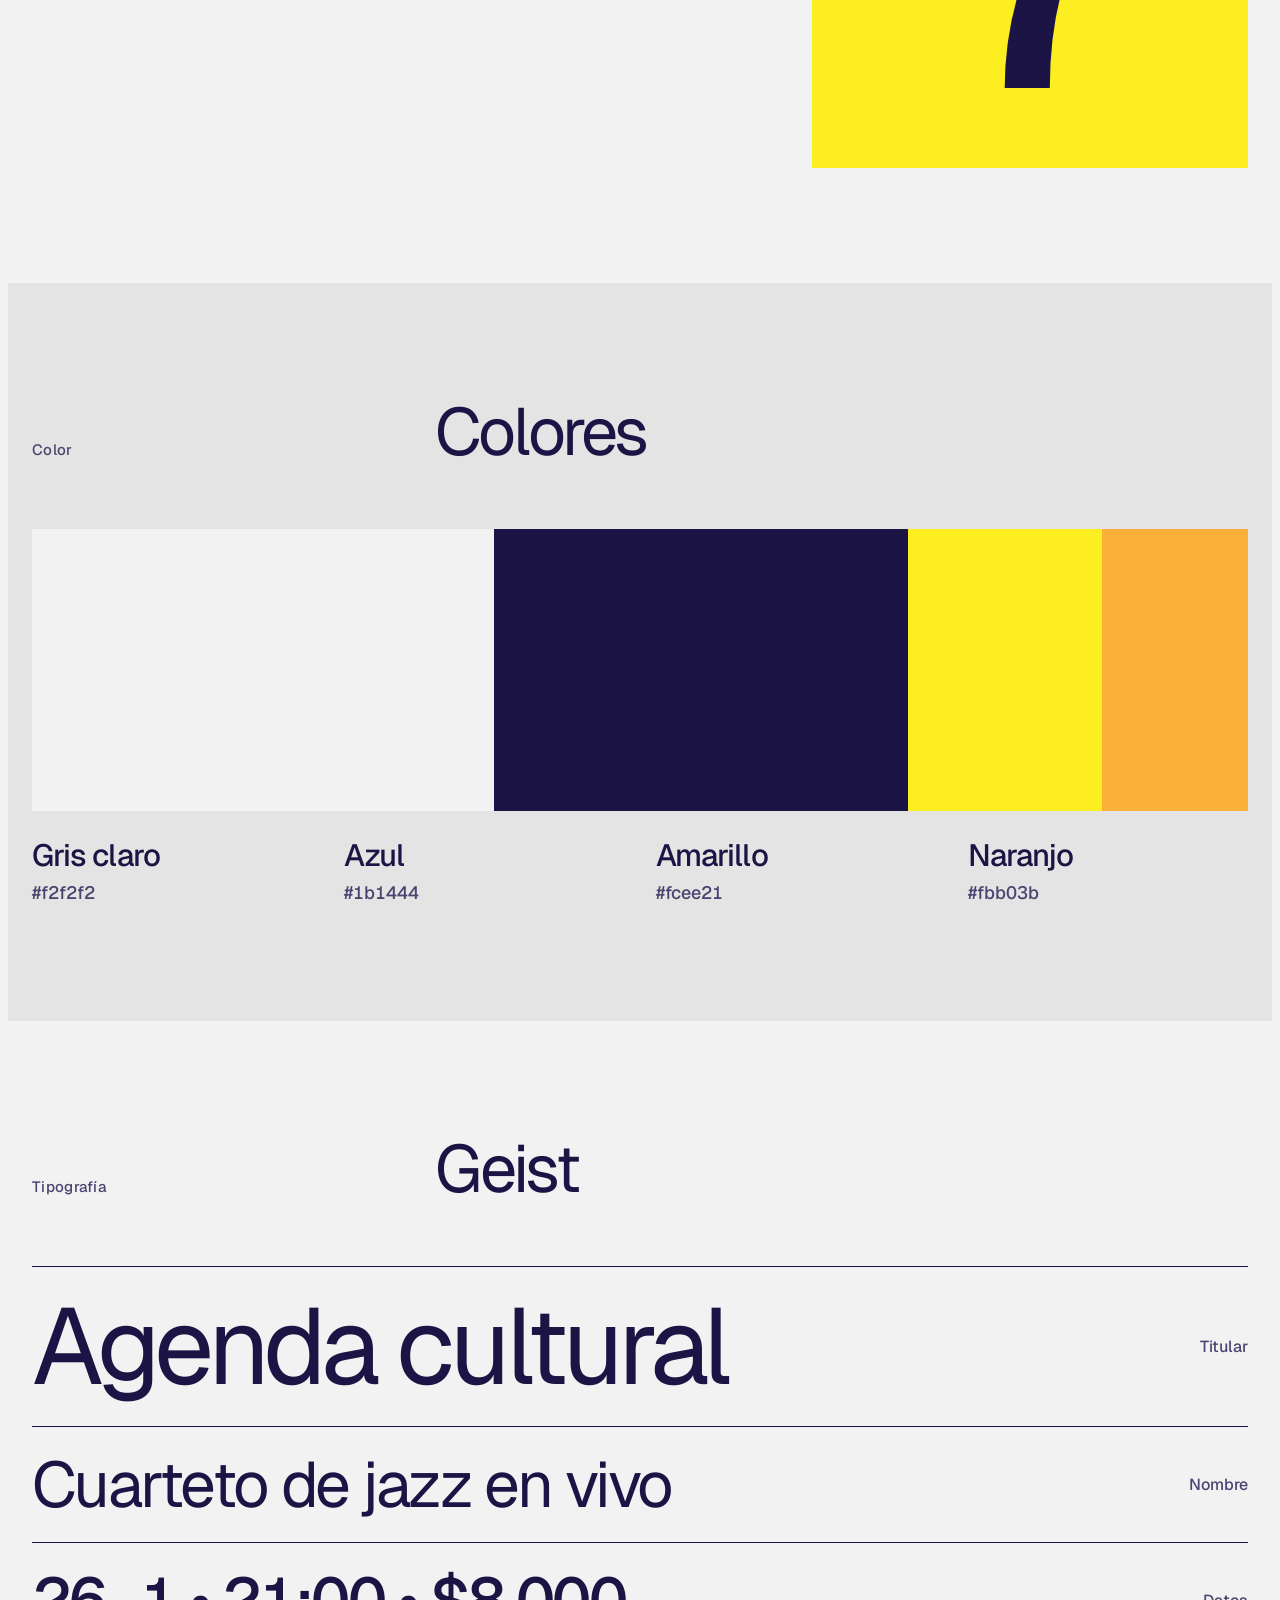
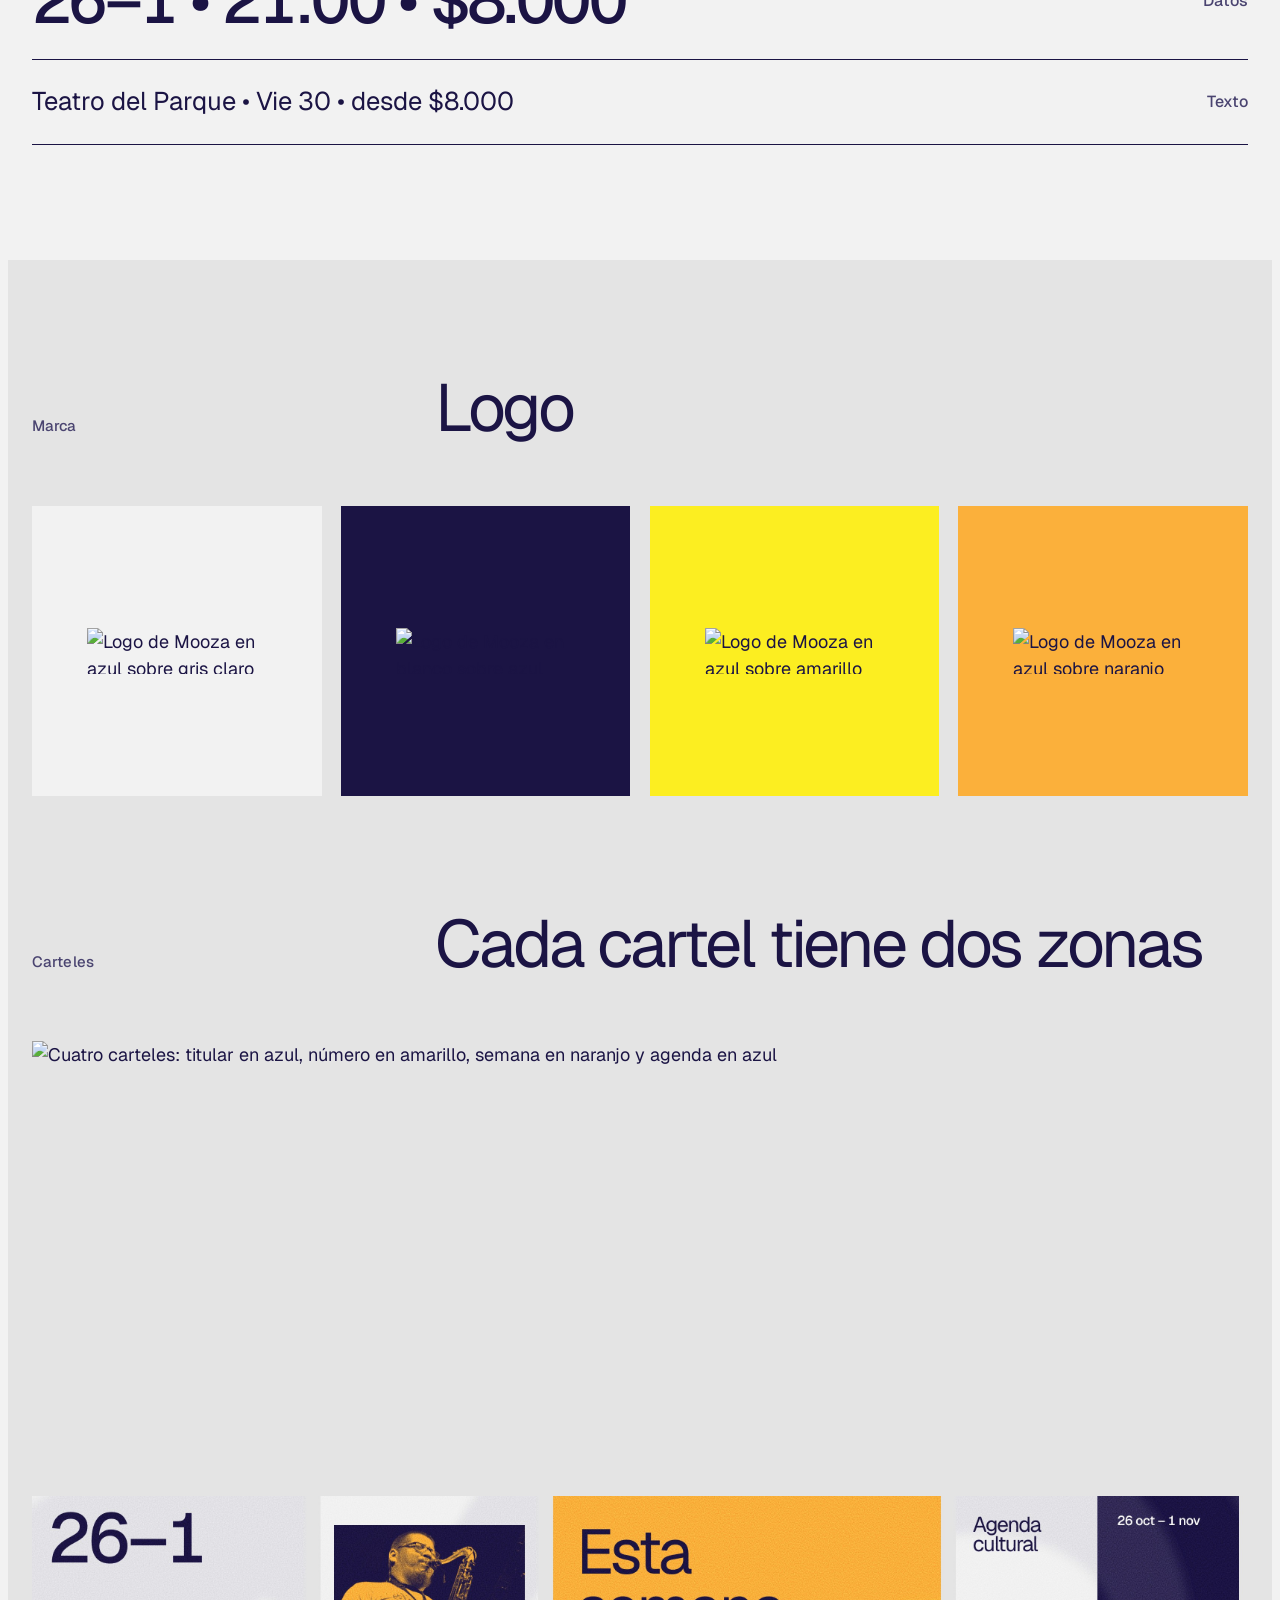
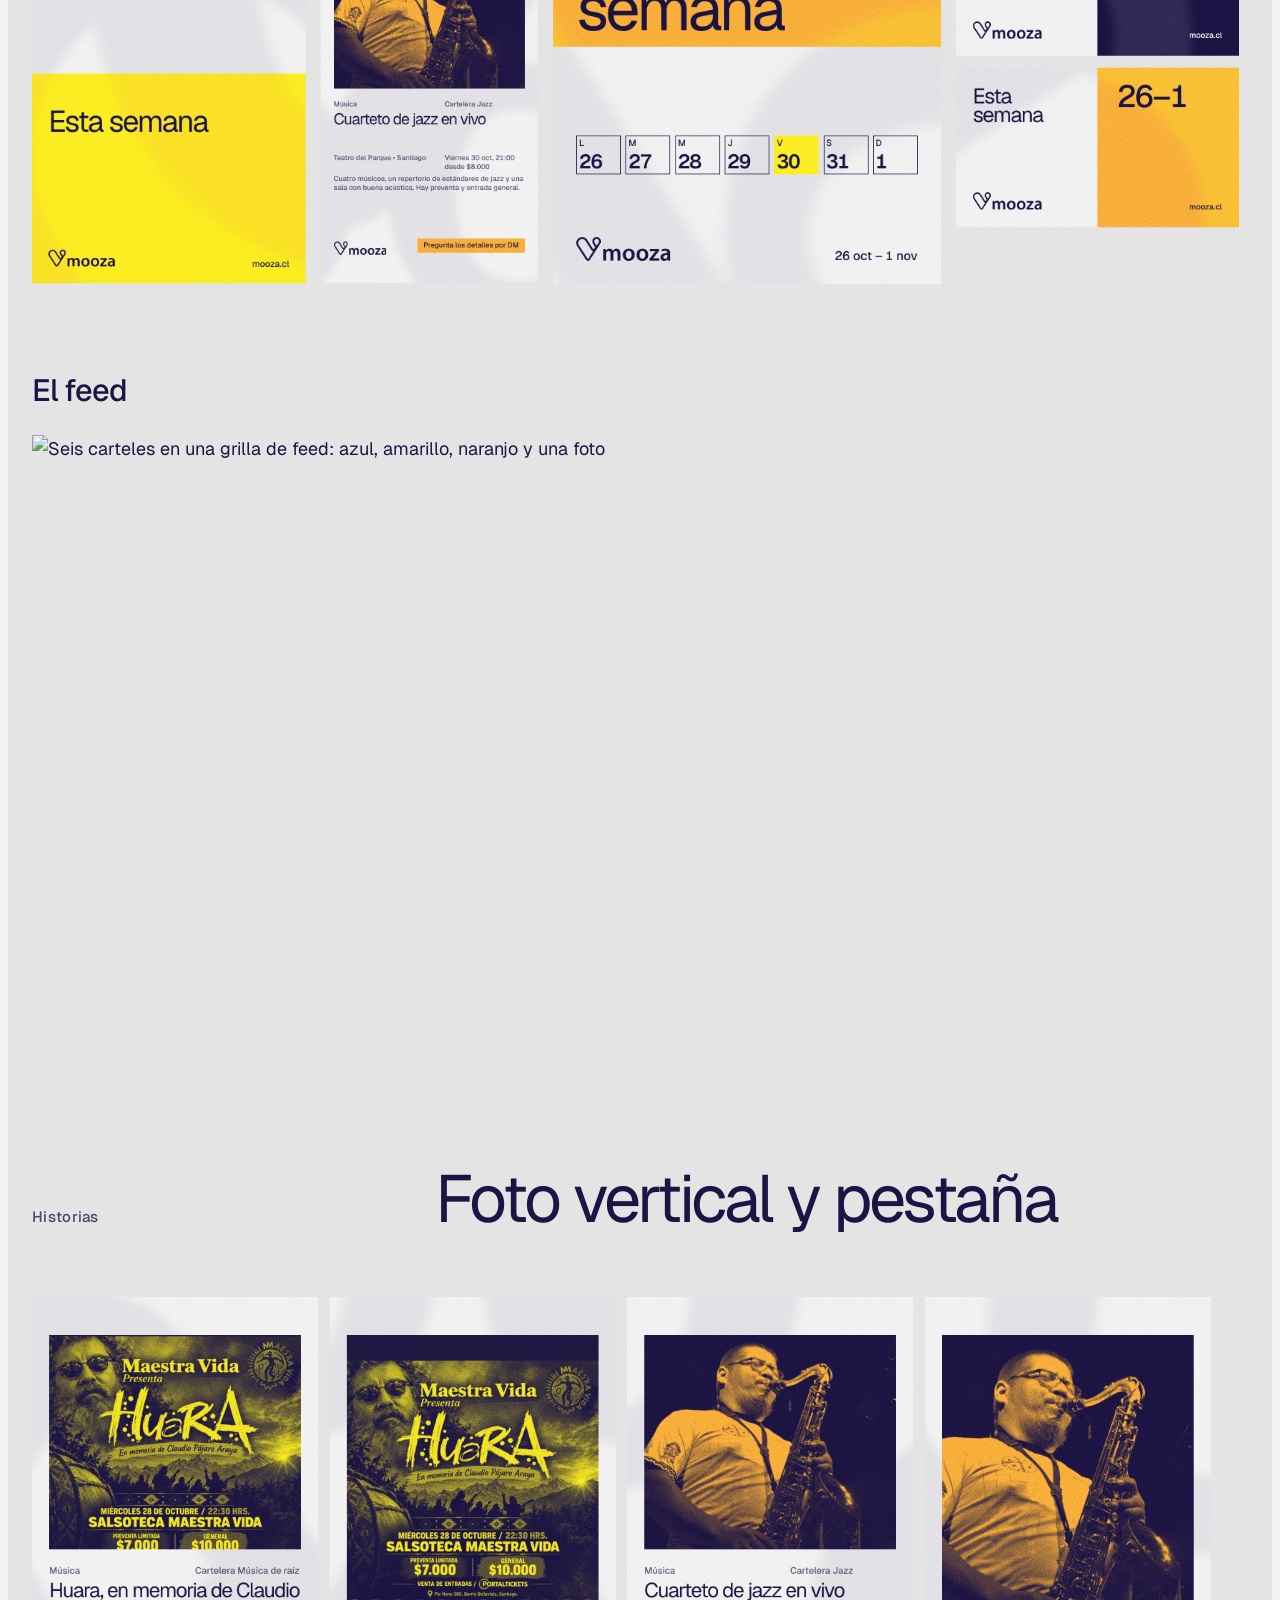
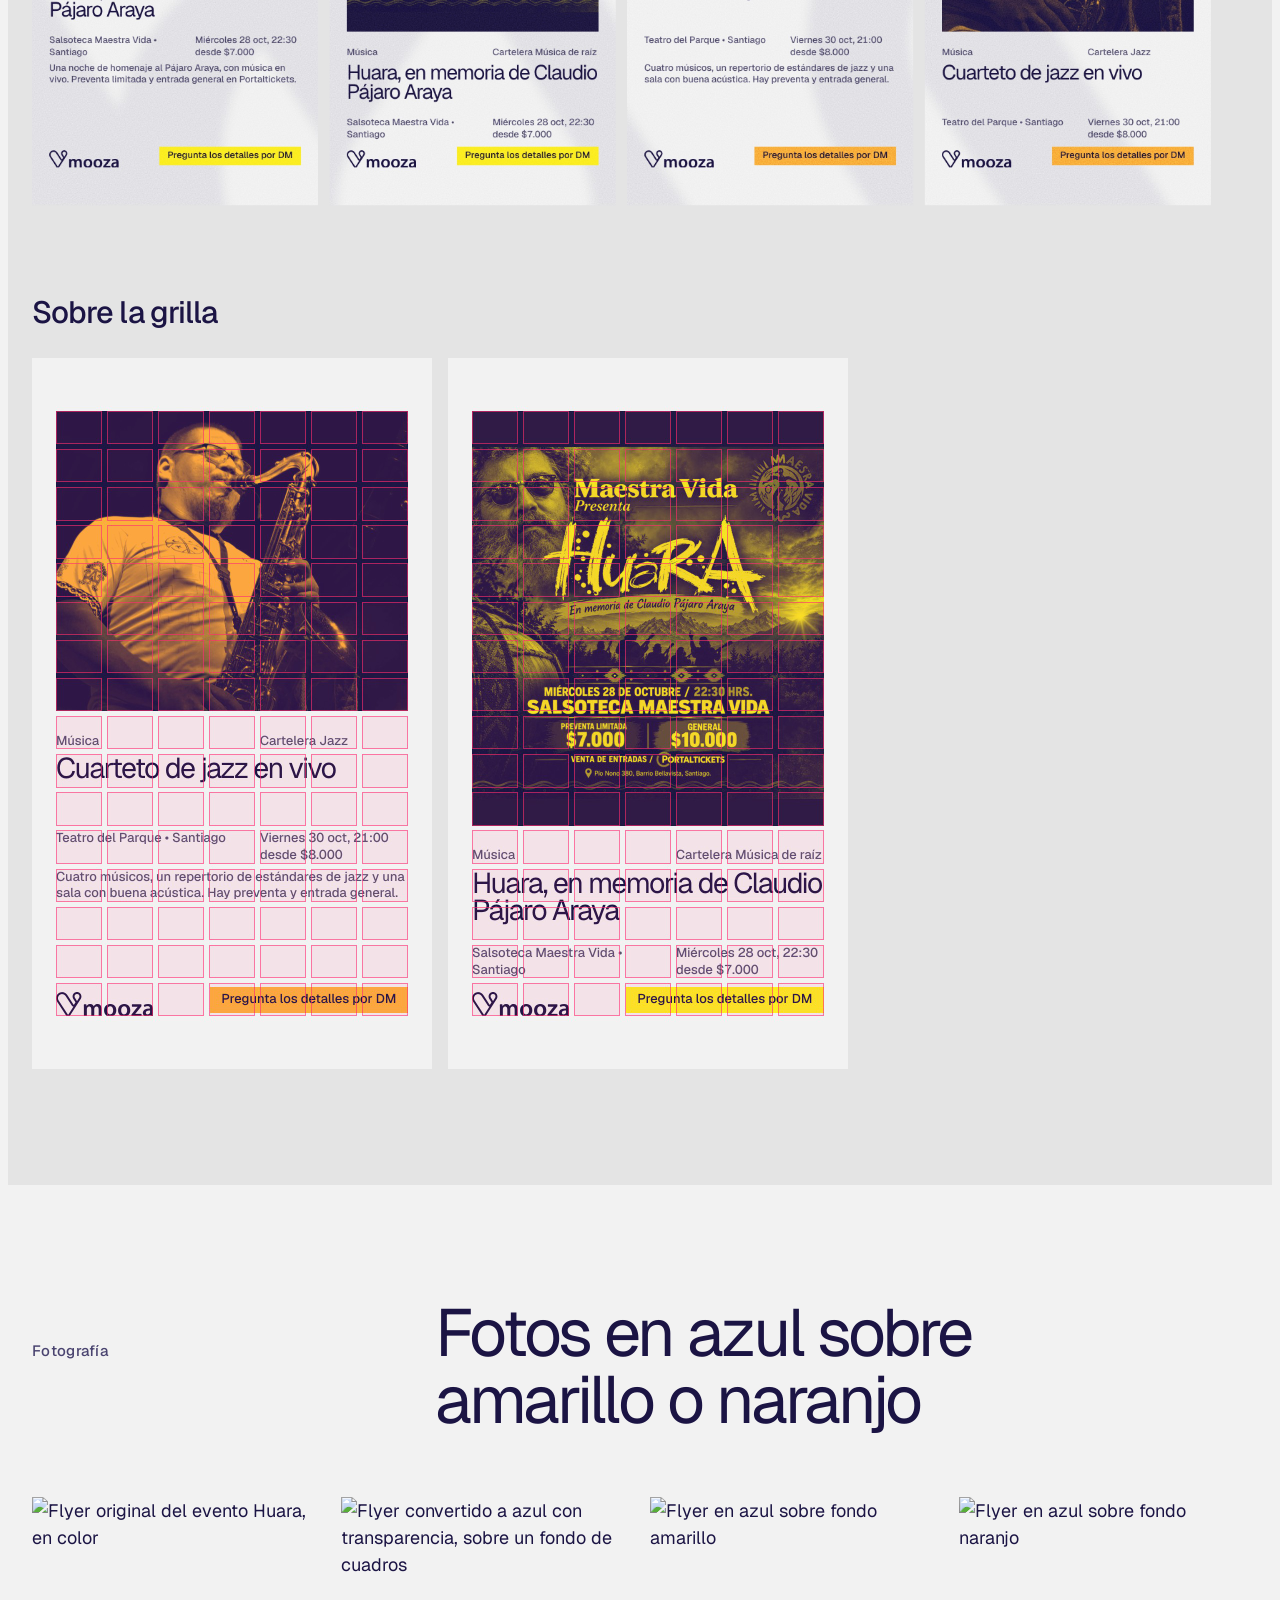
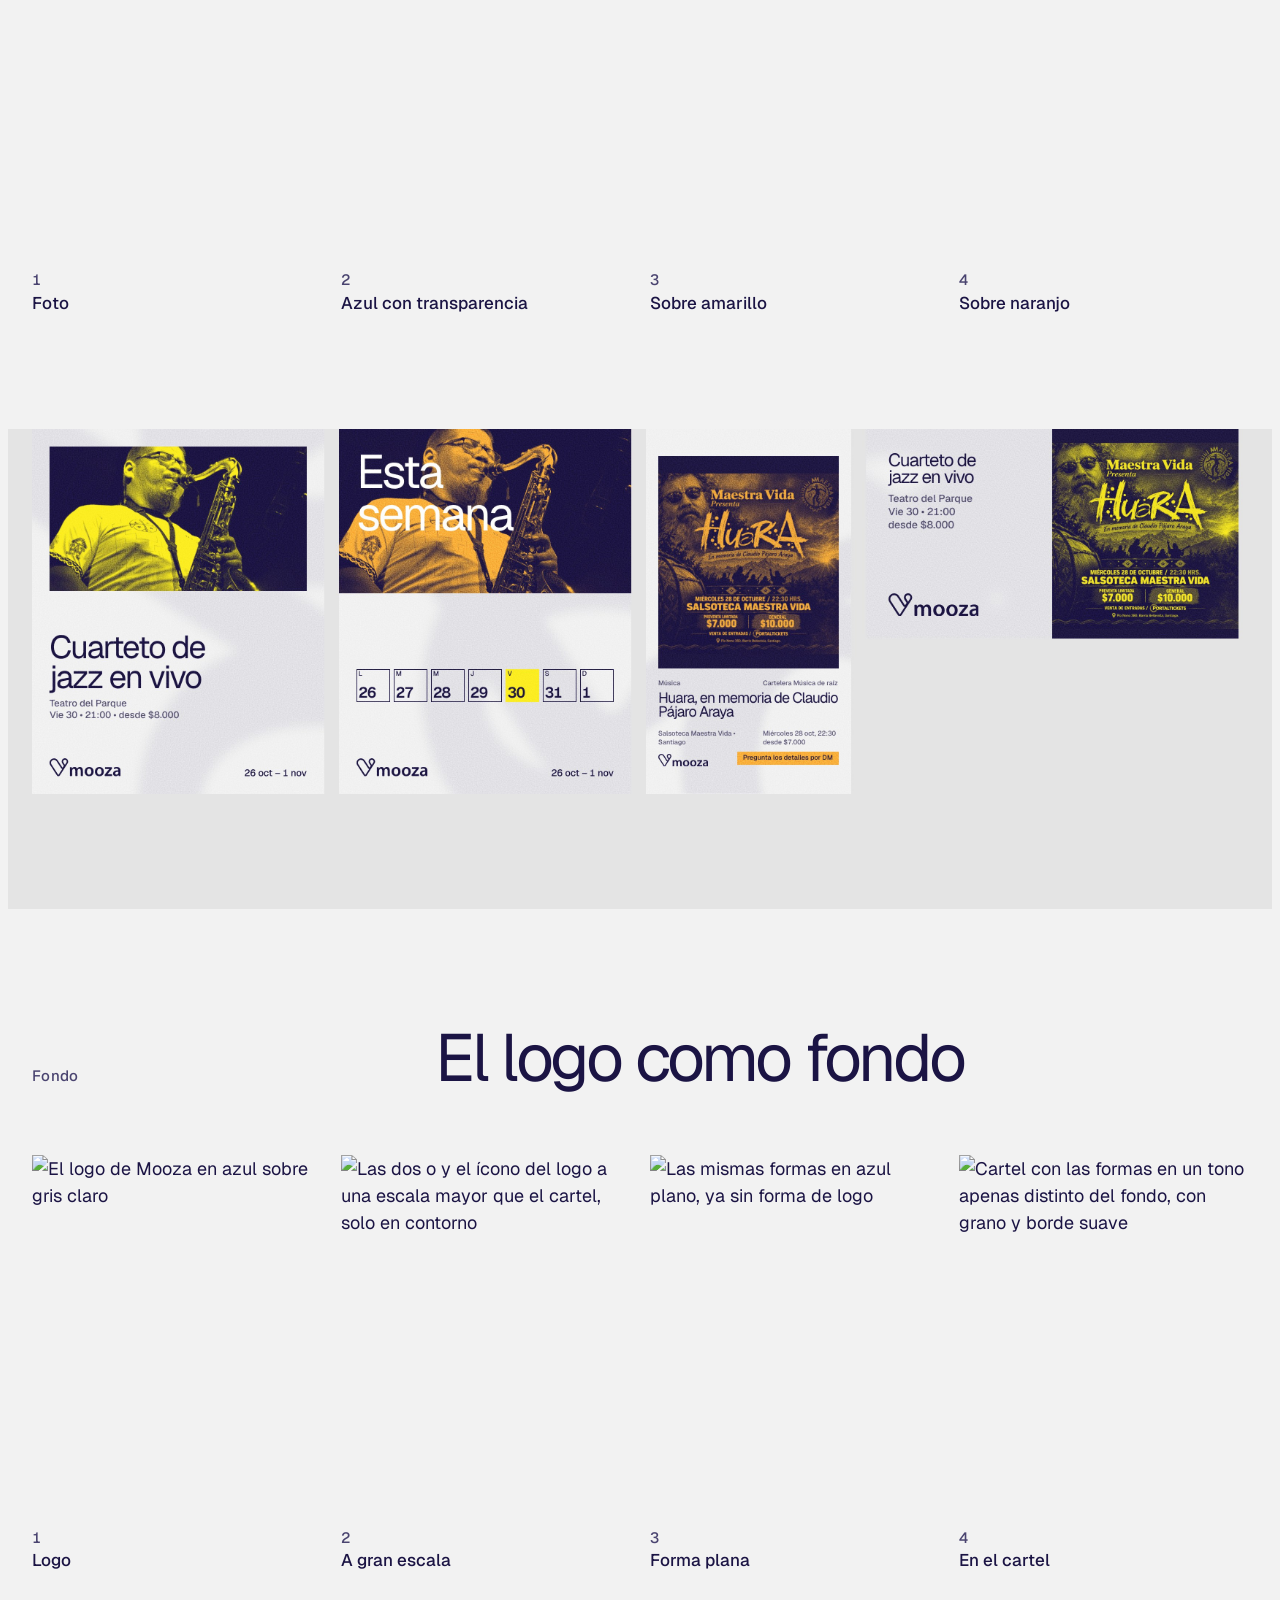
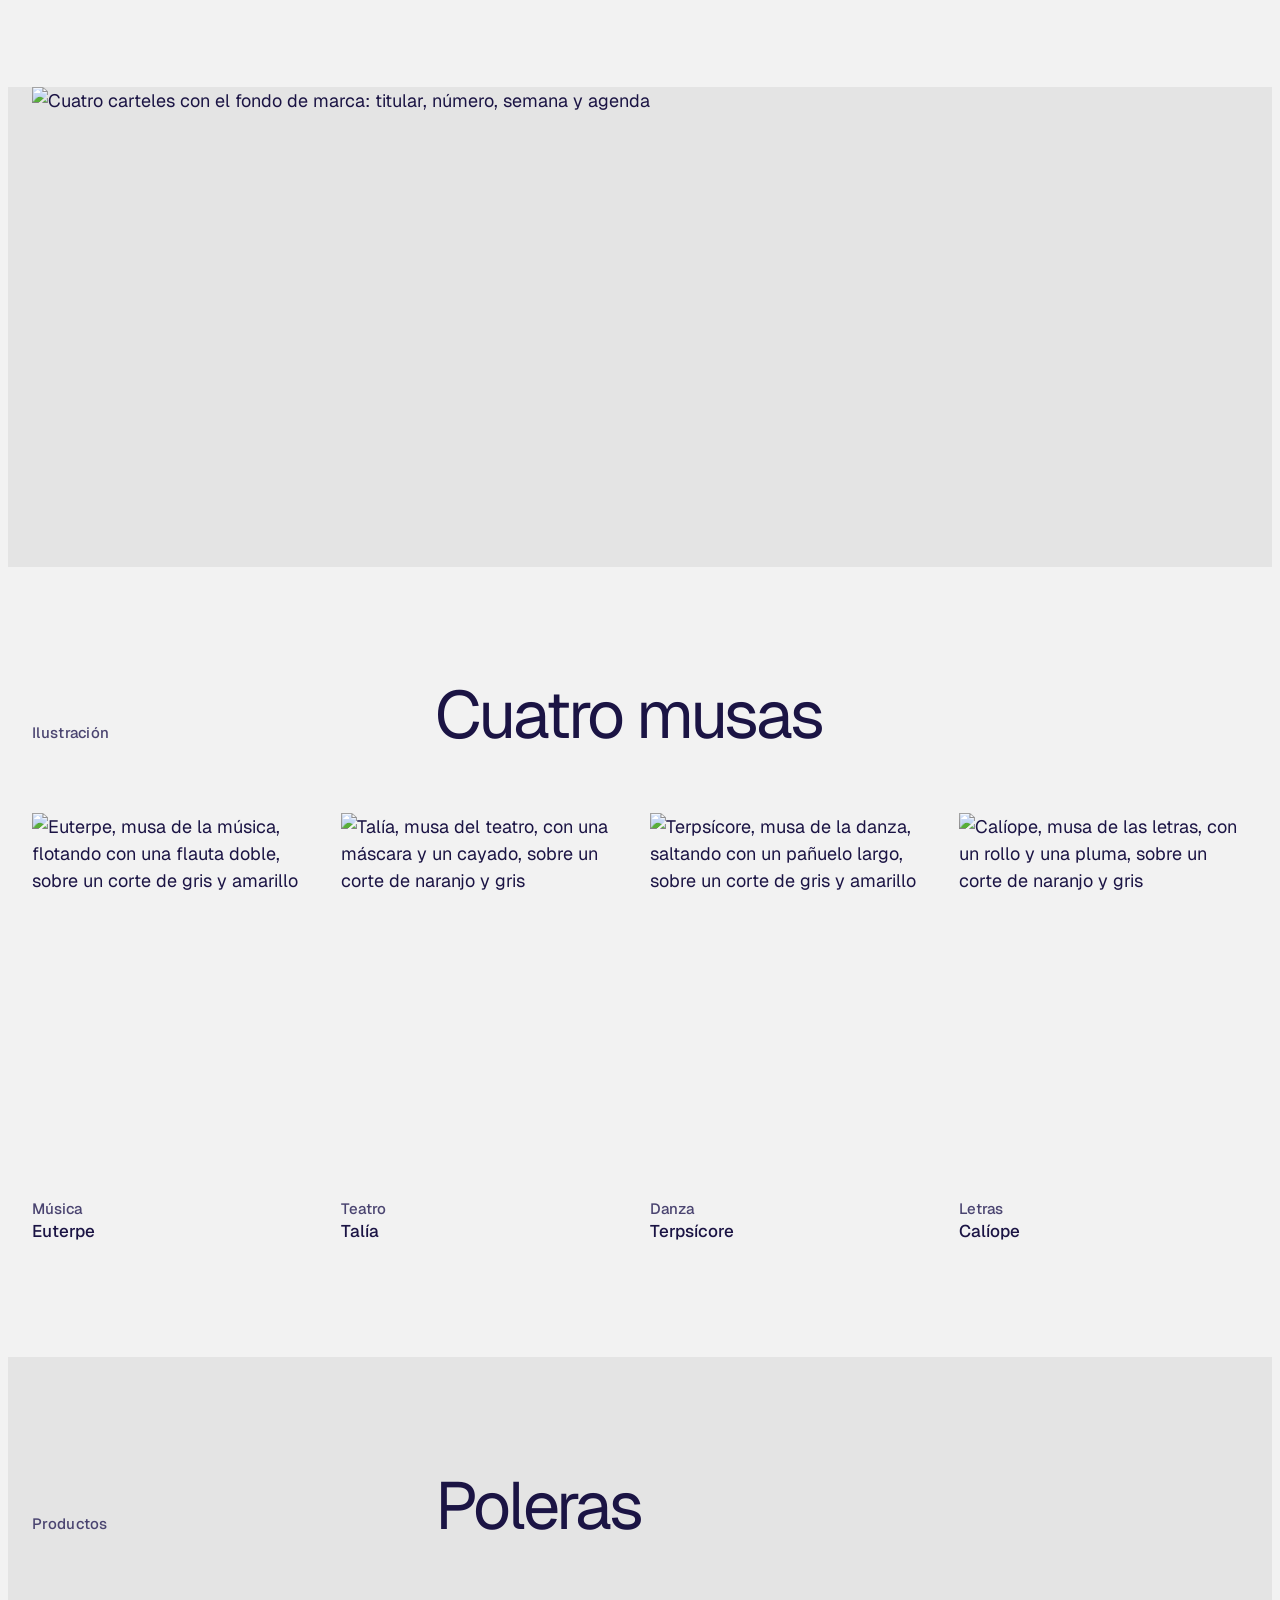
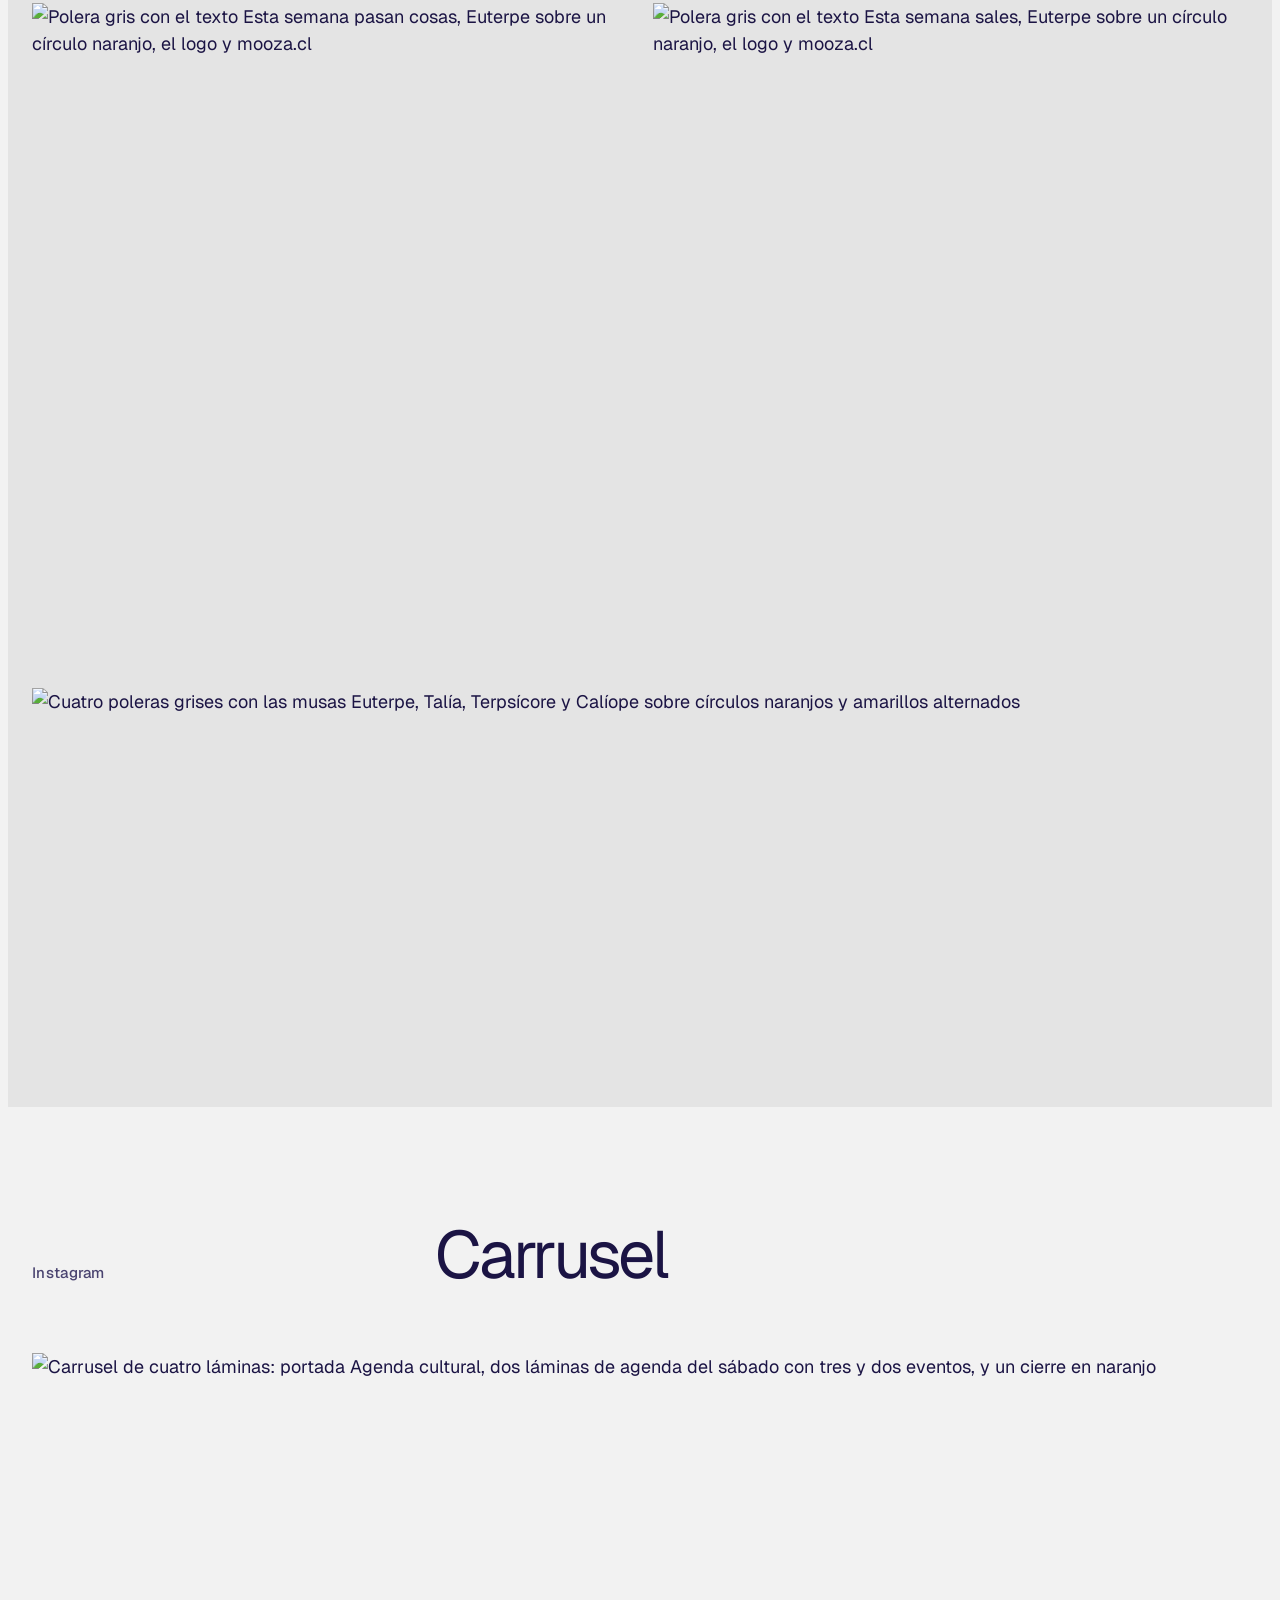
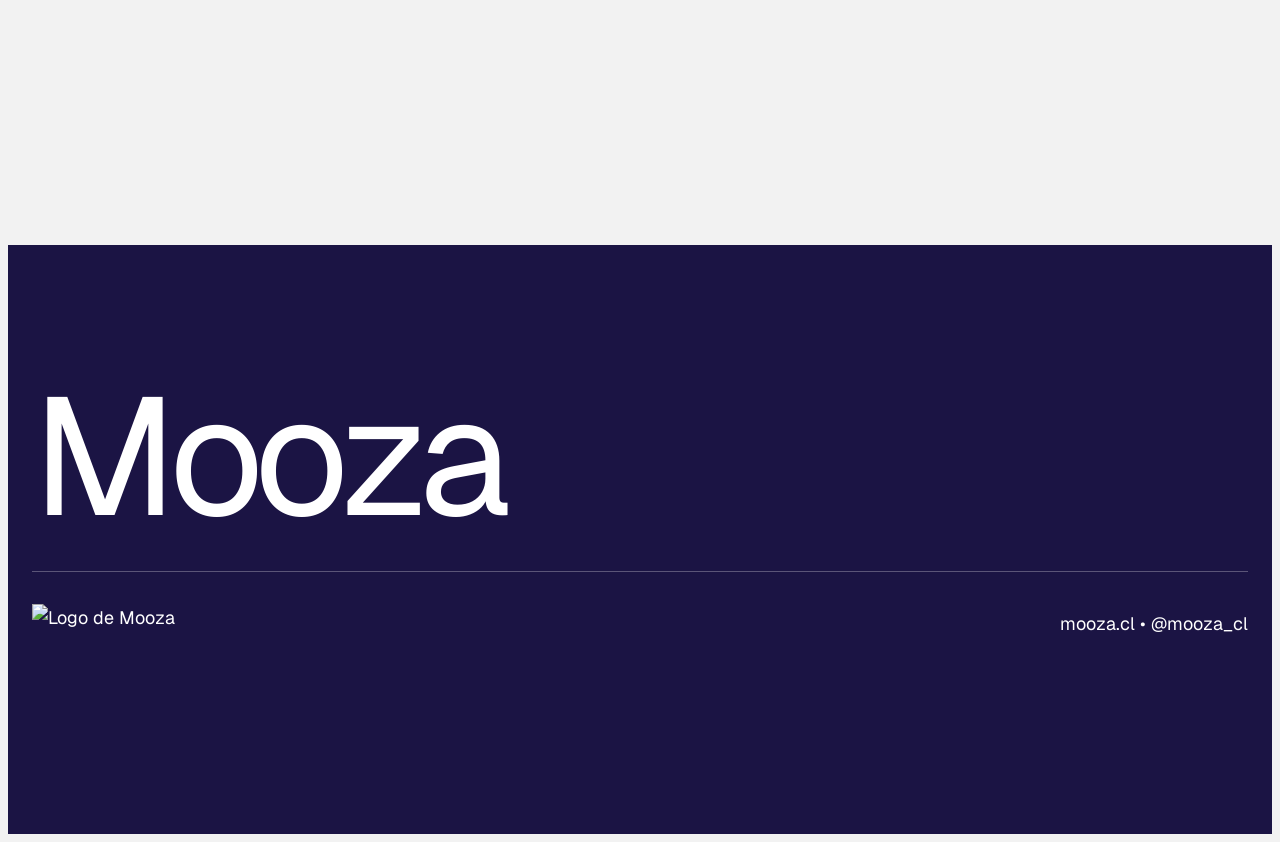
==== commit 36c34041: "Historias rediseñadas: pestaña compacta en la fila del logo y esquema de dos anclas La pestaña pasa " ====
--- a/caso-de-estudio/index.html
+++ b/caso-de-estudio/index.html
@@ -189,10 +189,10 @@
 <section class="banda" style="padding-top:0">
   <div class="in">
     <div class="cab"><span class="eyebrow">Historias</span><h2>Foto vertical y pestaña</h2></div>
-    <div class="tira"><img src="img/d-historias.jpg" alt="Cuatro historias: dos con foto apaisada, donde el flyer vertical se corta, y dos con foto vertical, donde se ve entero; todas con descripción o fecha, pestaña de color y pie" width="1700" height="900"></div>
+    <div class="tira"><img src="img/d-historias.jpg" alt="Cuatro historias: dos con foto apaisada, donde el flyer vertical se corta, y dos con foto vertical, donde se ve entero; todas con la pestaña del color de la foto en la fila del logo" width="1700" height="900"></div>
     <div class="sep">
       <div class="sub"><h3>Sobre la grilla</h3></div>
-      <img src="img/d-historias-grilla.jpg" alt="Las dos historias con la grilla a la vista: la pestaña ocupa cinco columnas y una fila, justo sobre el pie" width="1632" height="1424" style="width:100%;max-width:816px">
+      <img src="img/d-historias-grilla.jpg" alt="Las dos historias con la grilla a la vista: la pestaña comparte la fila del logo y el resto cuelga de las columnas 1 y 5" width="1632" height="1424" style="width:100%;max-width:816px">
     </div>
   </div>
 </section>
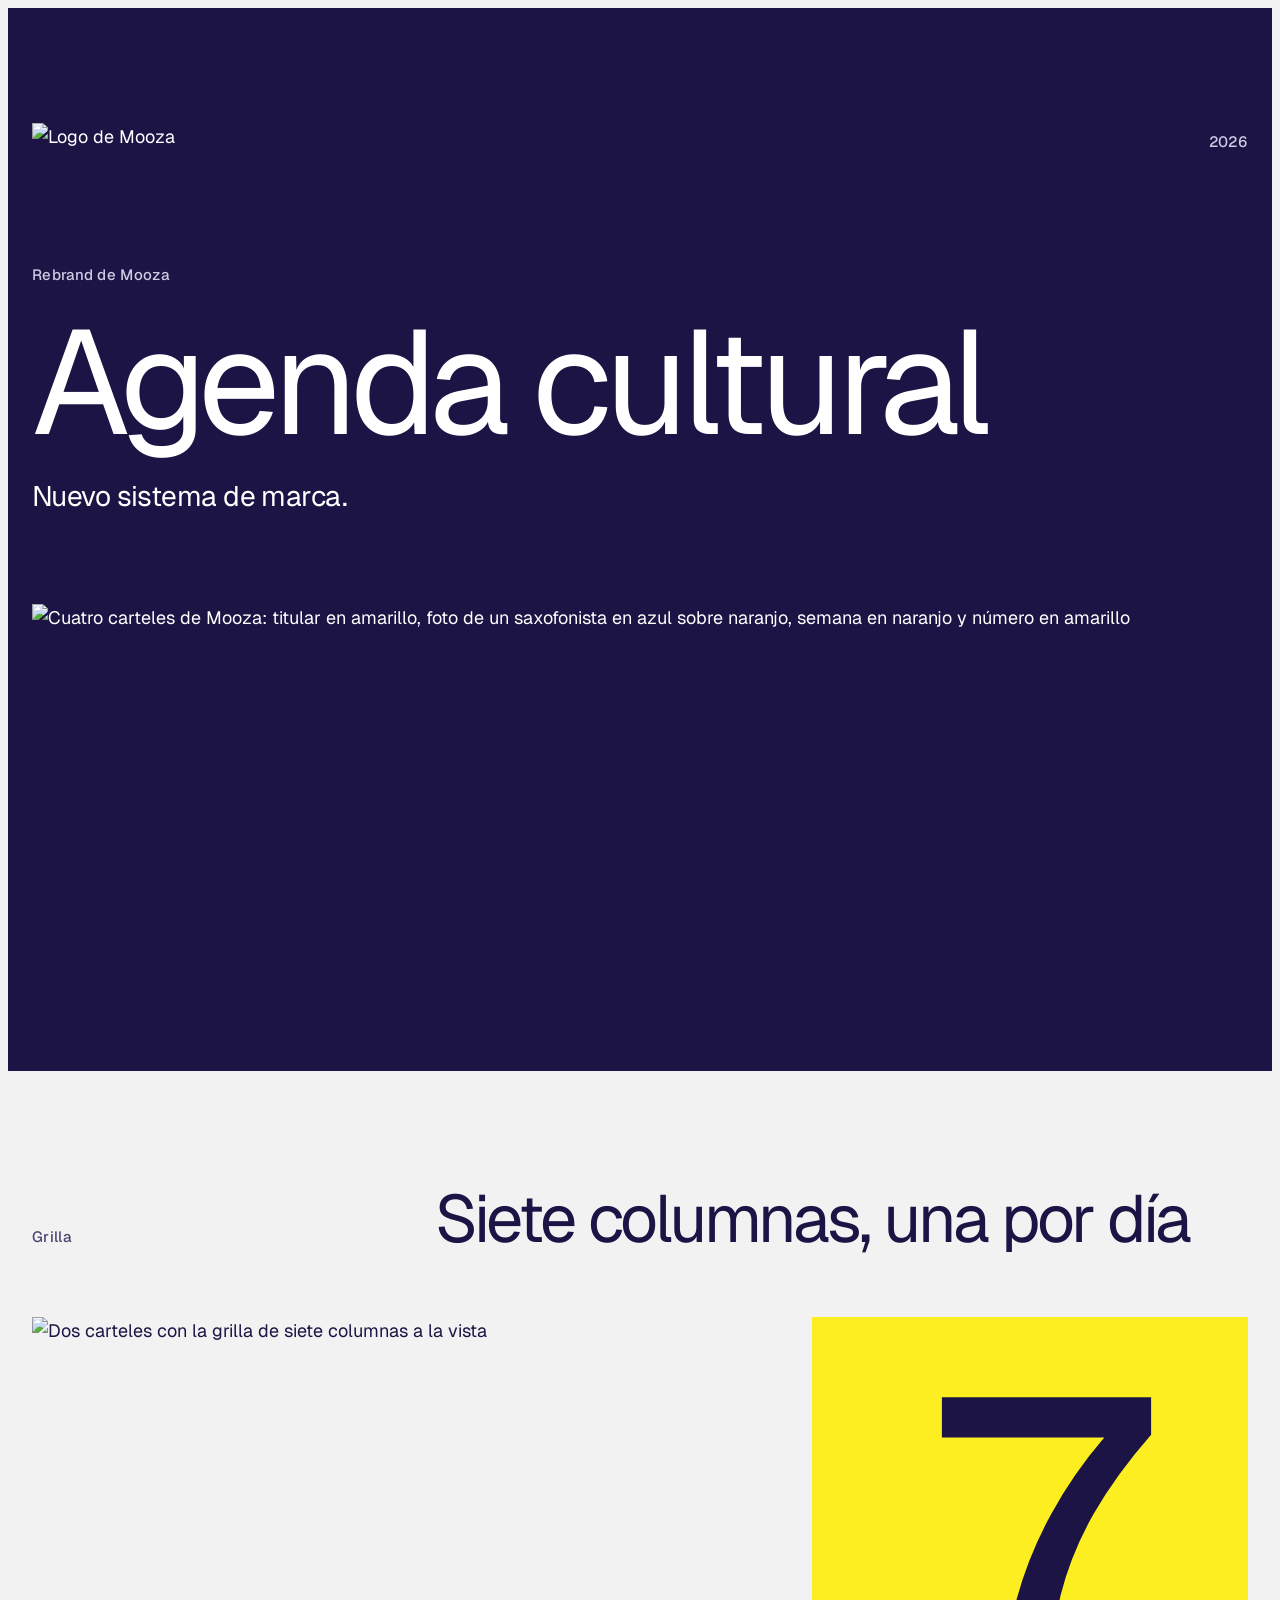
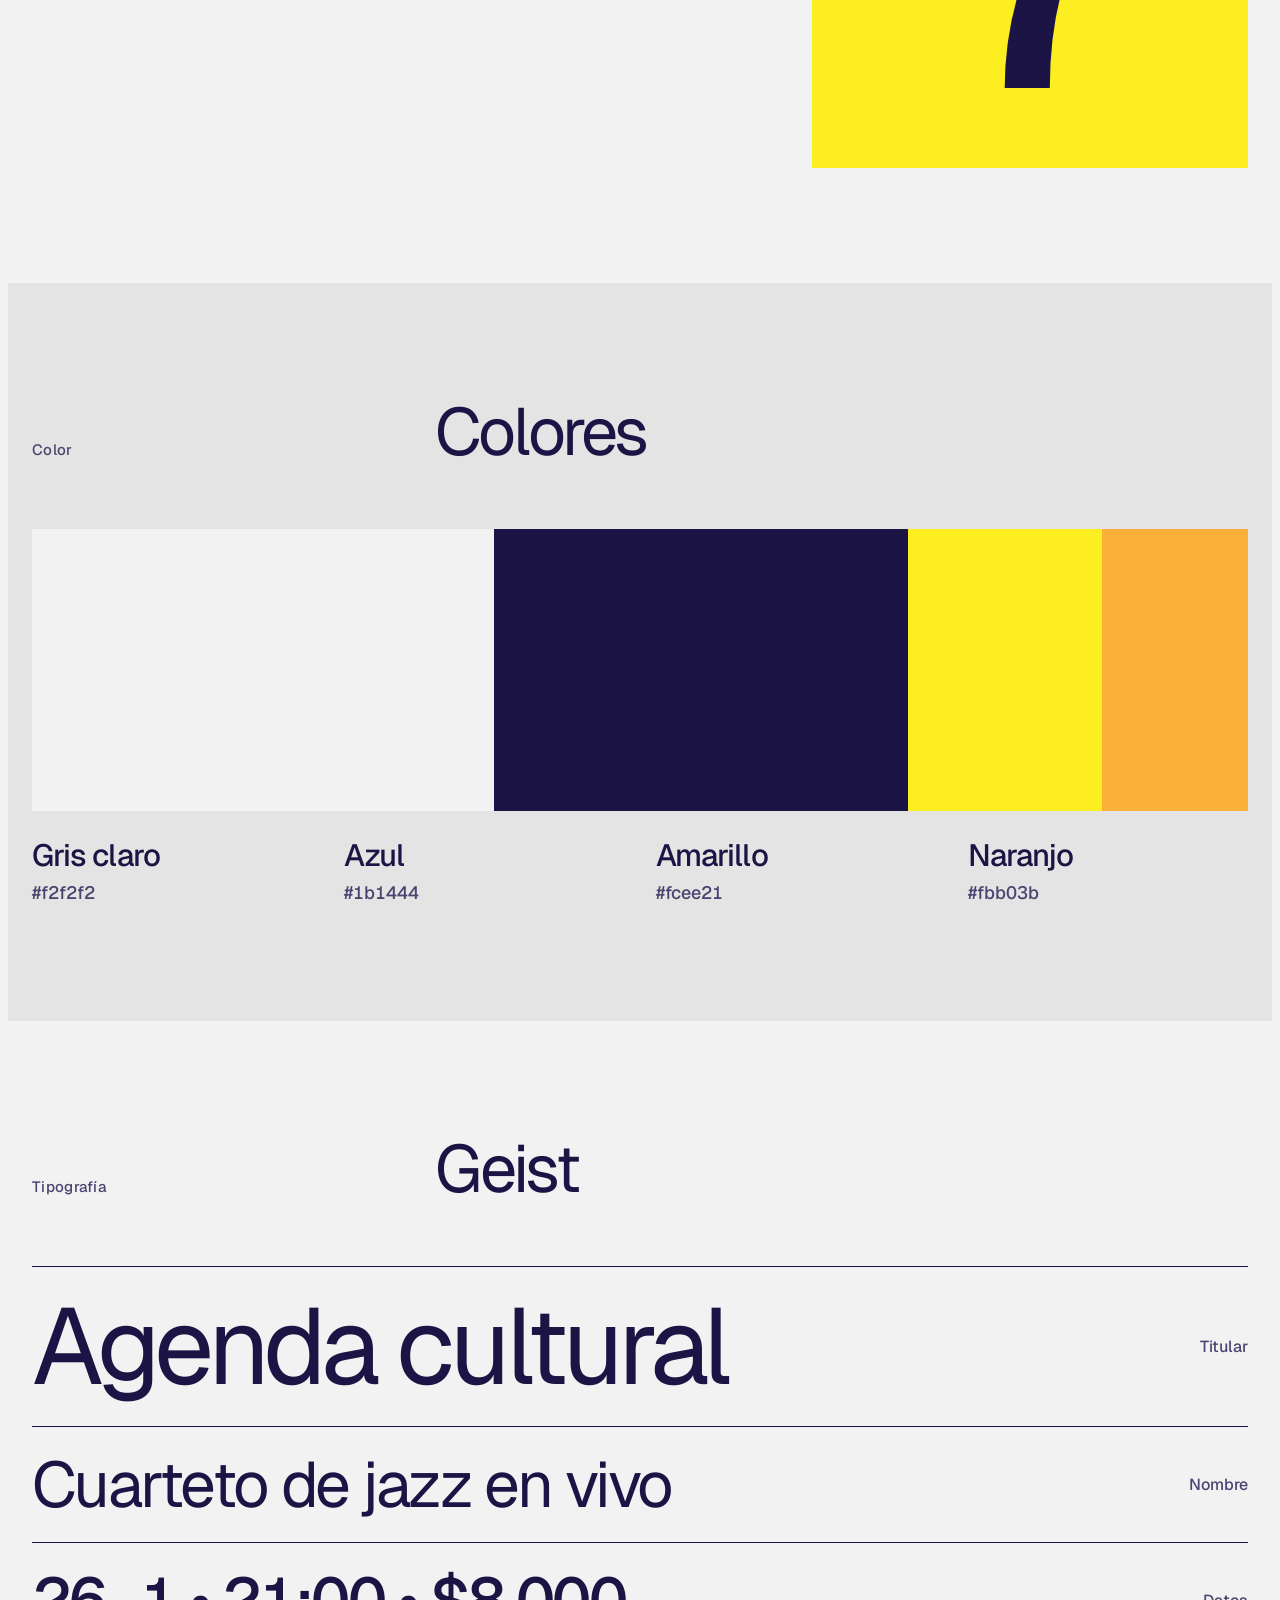
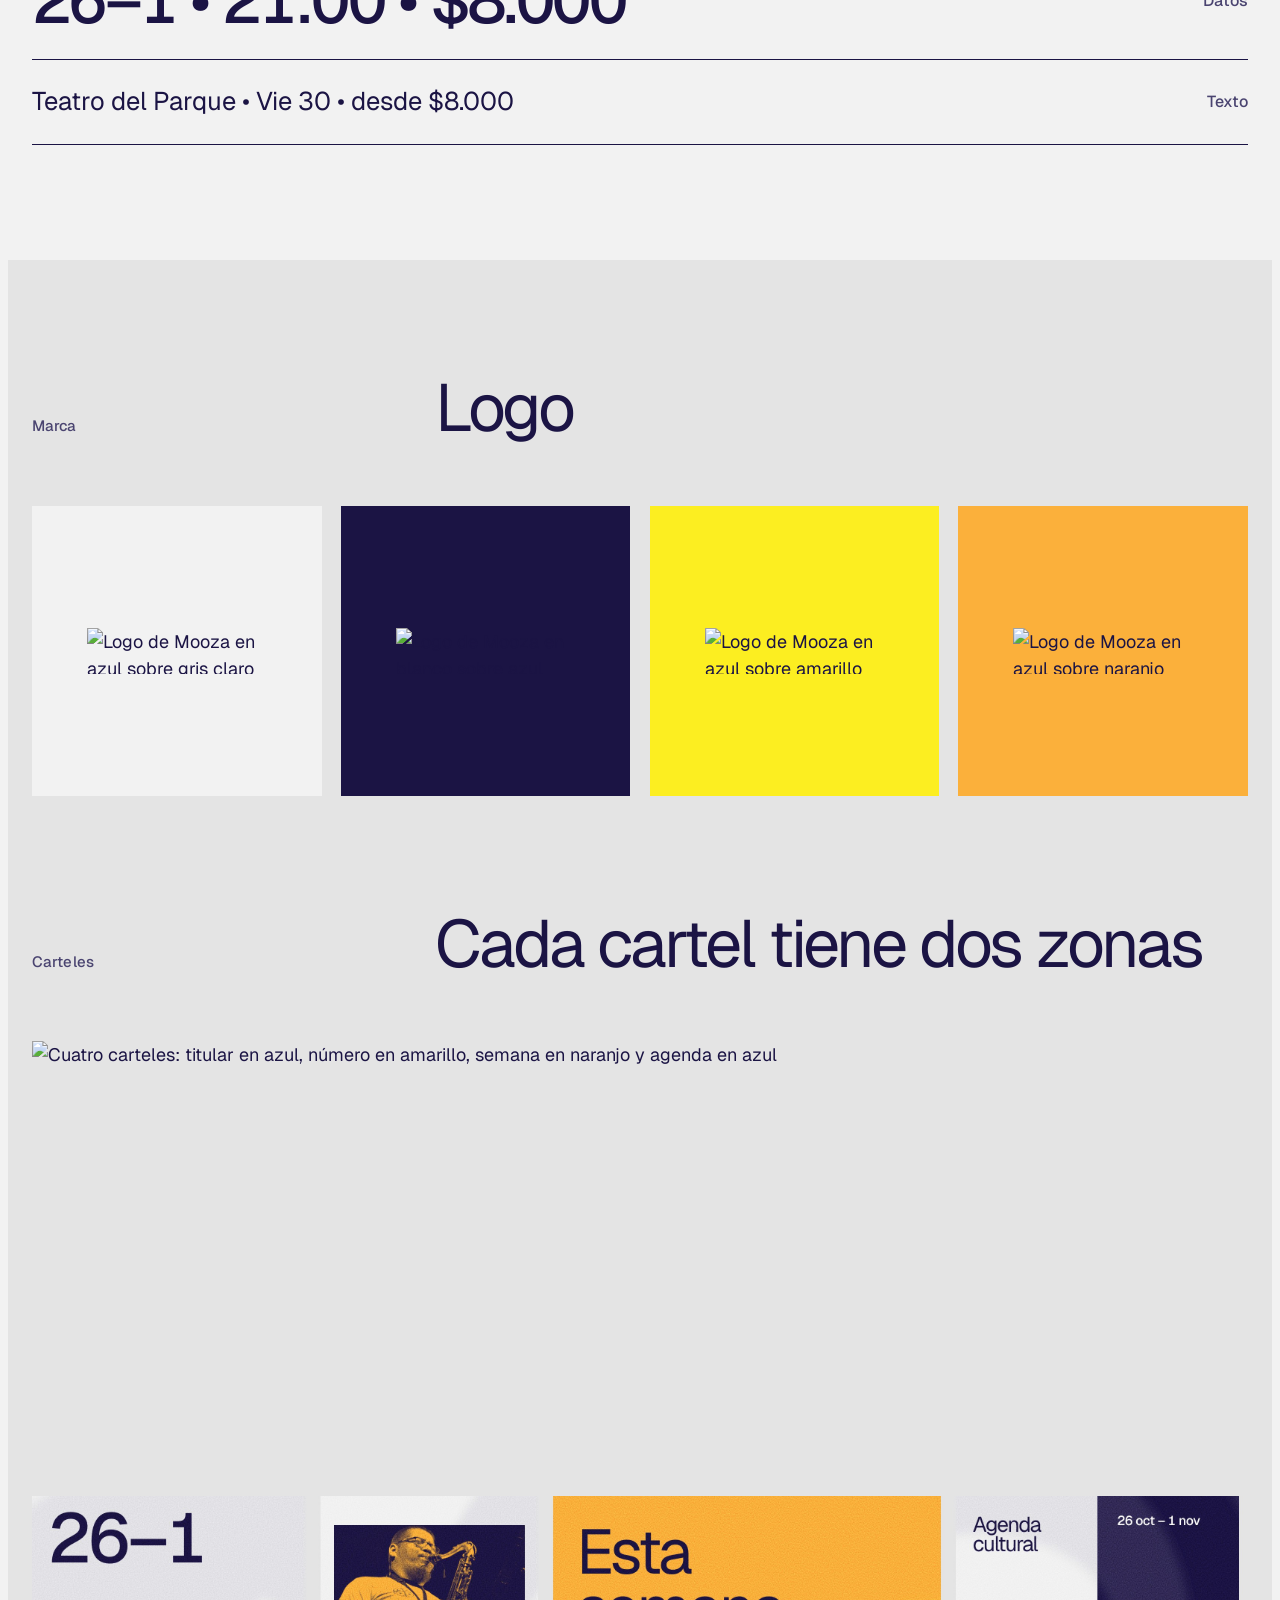
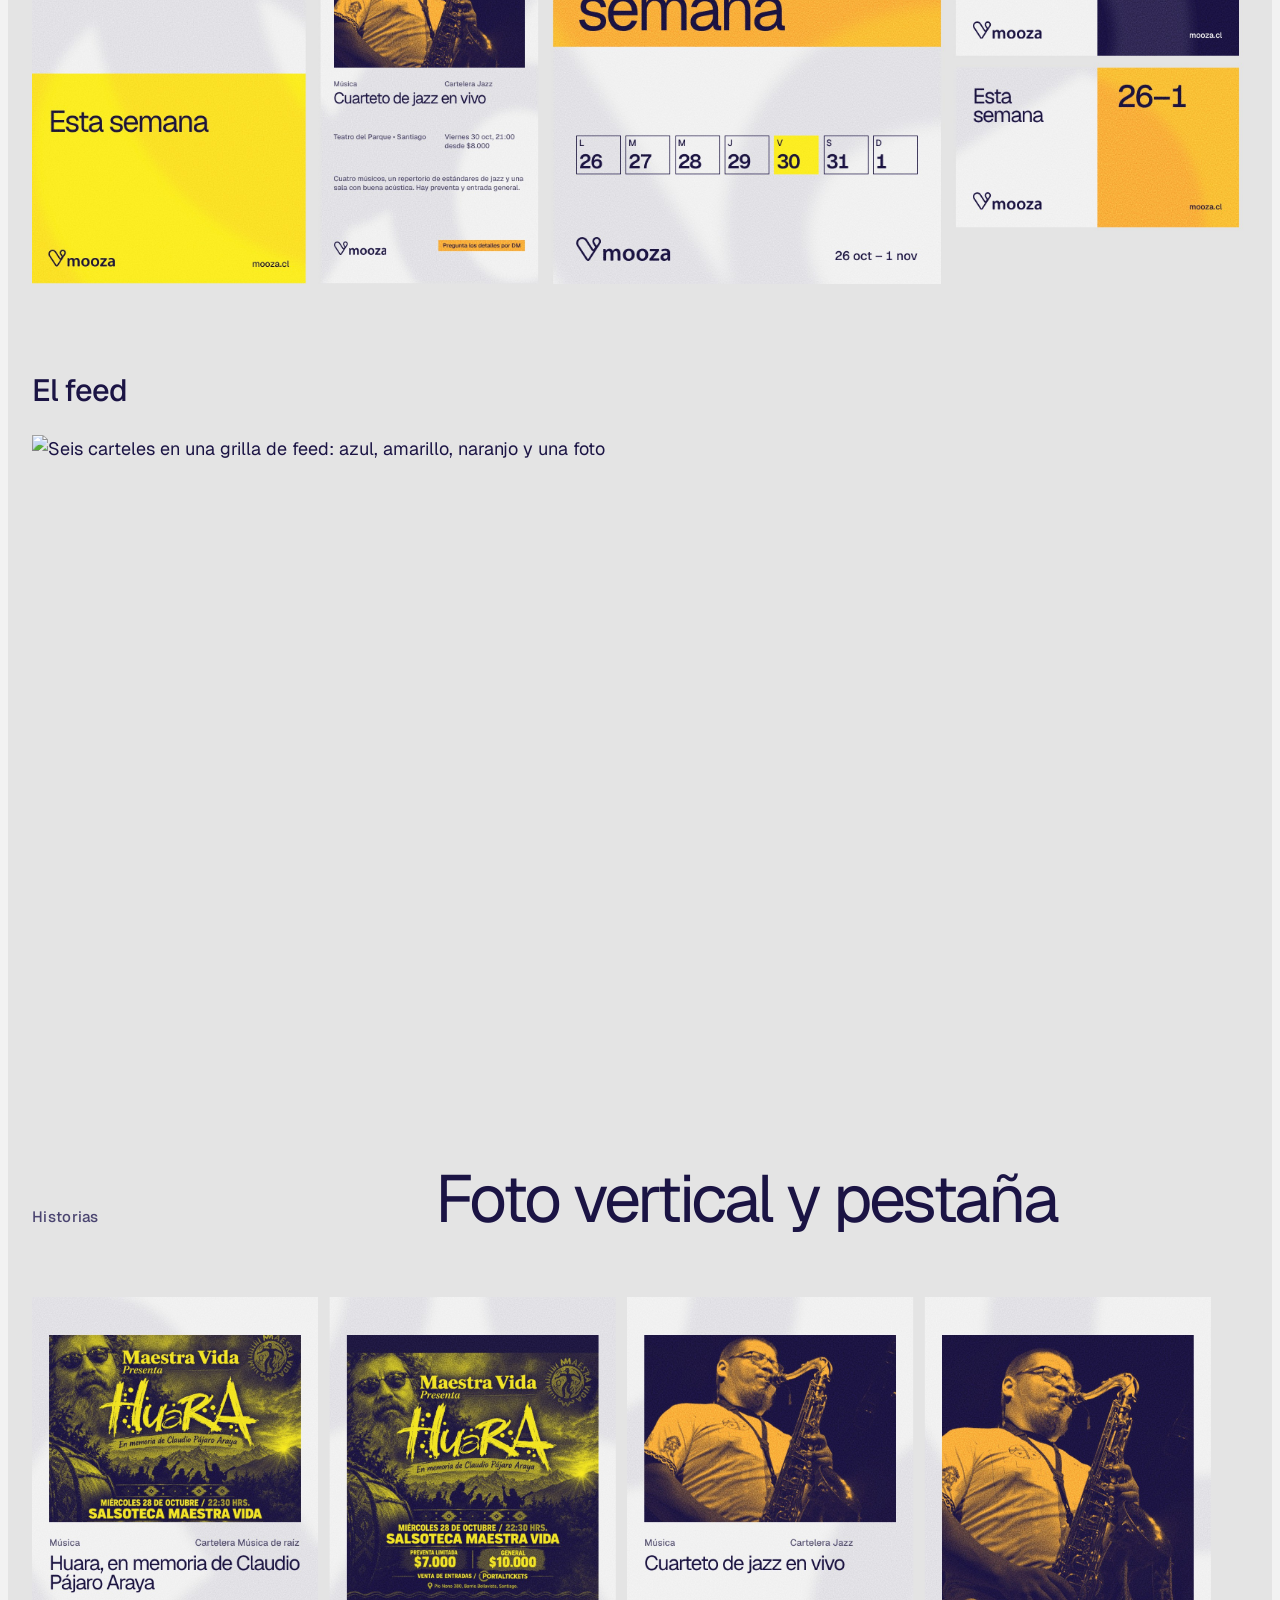
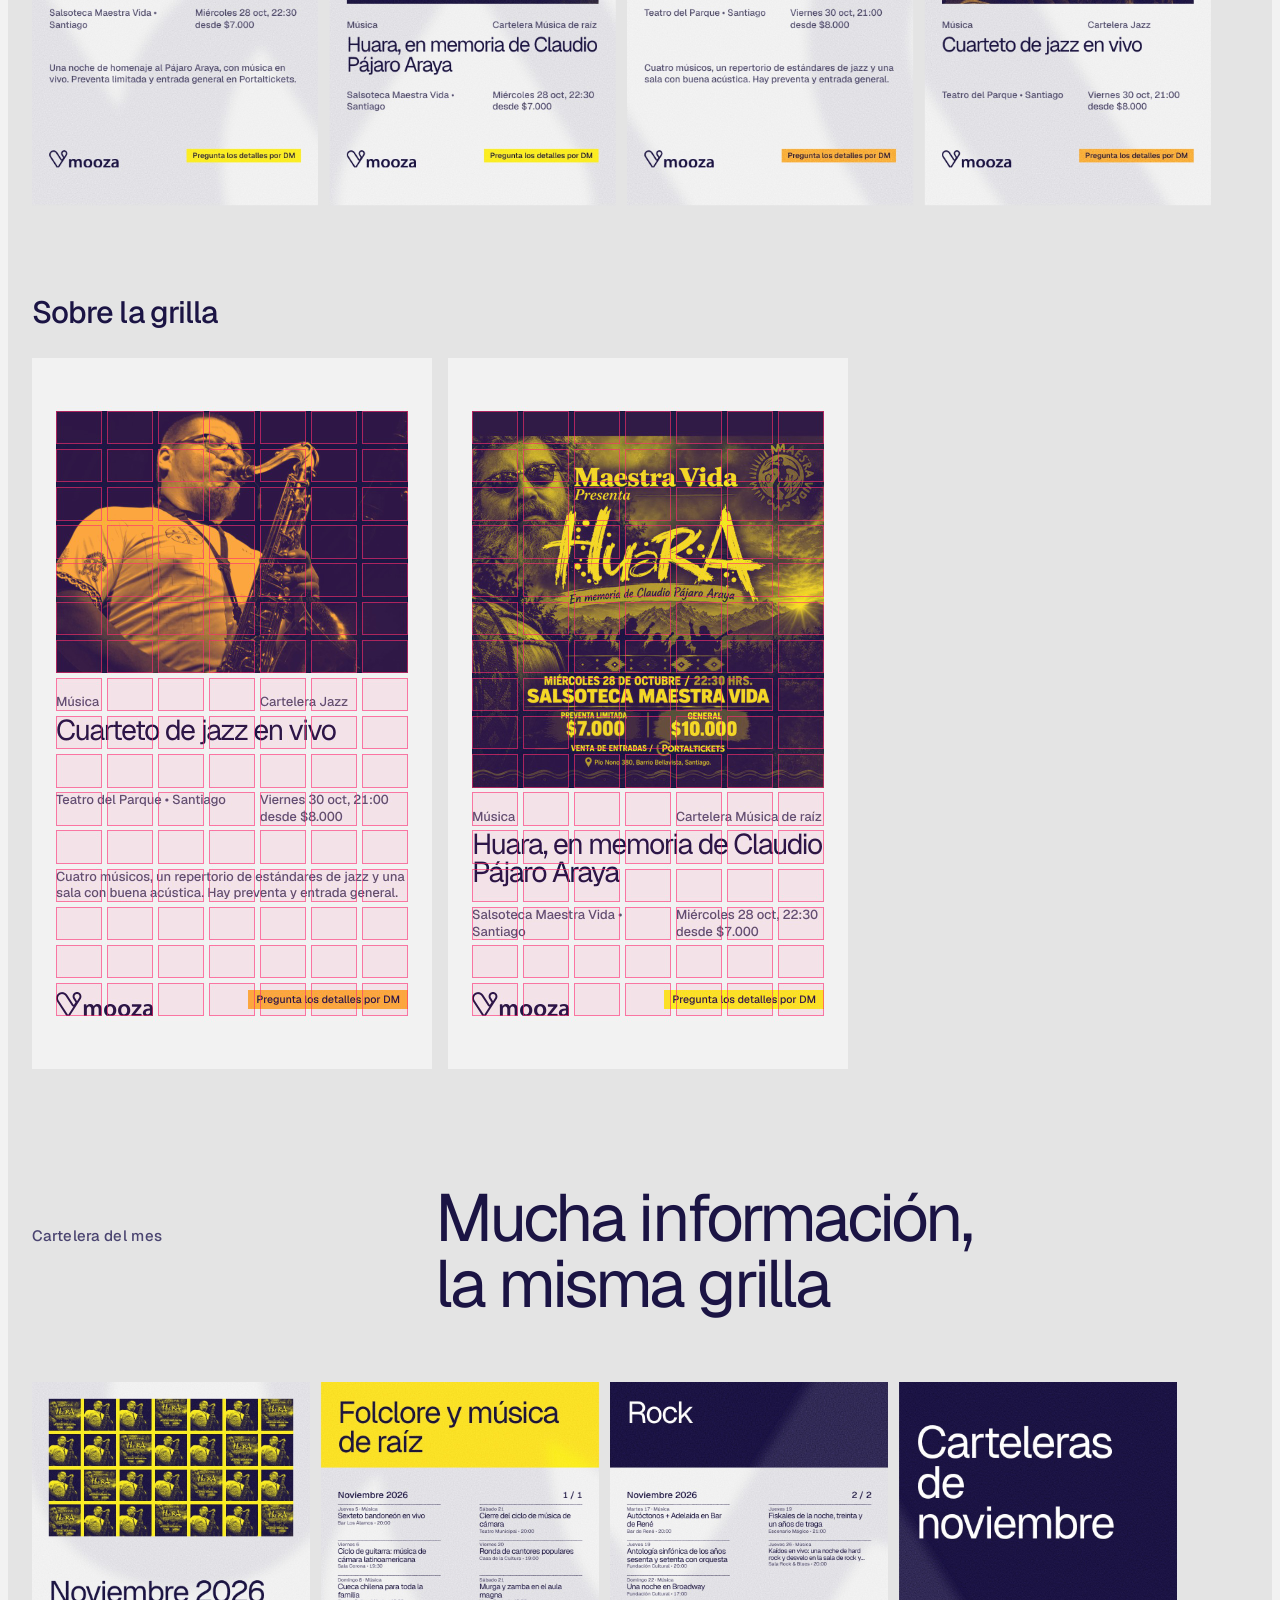
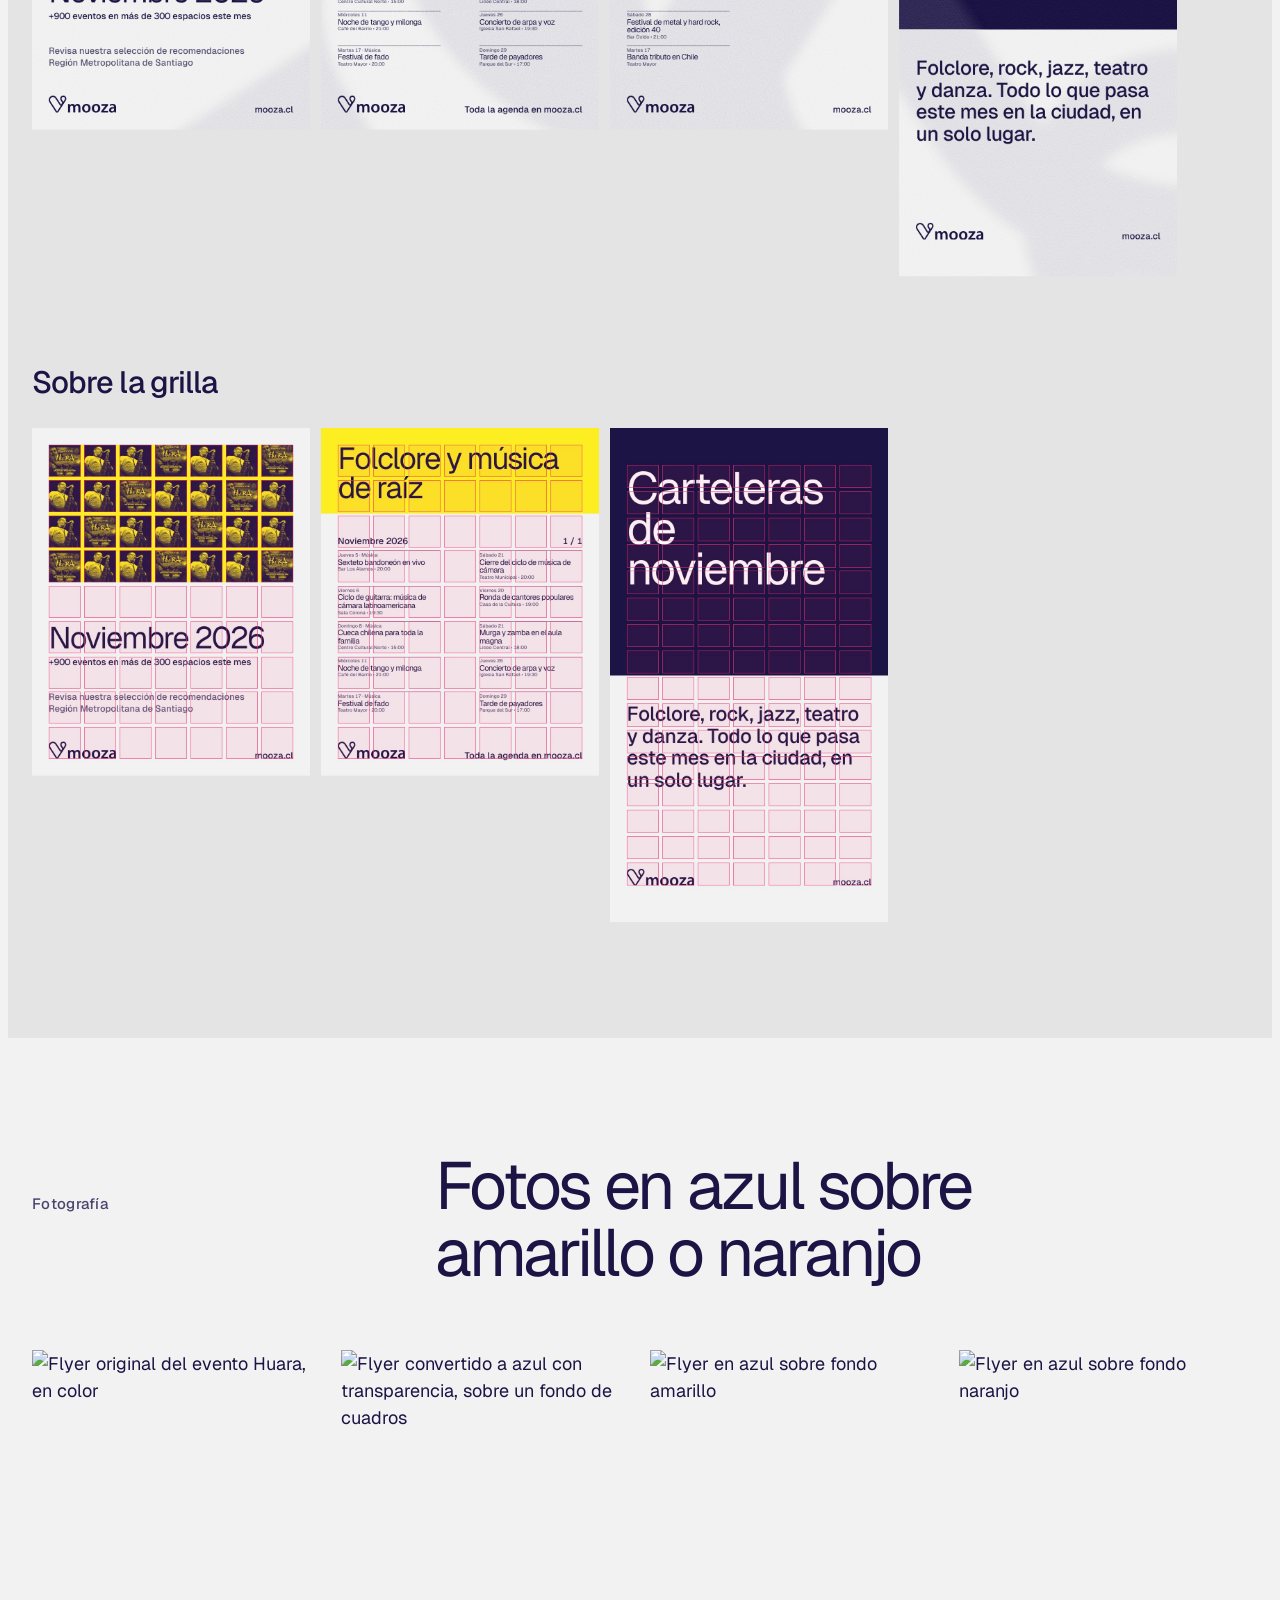
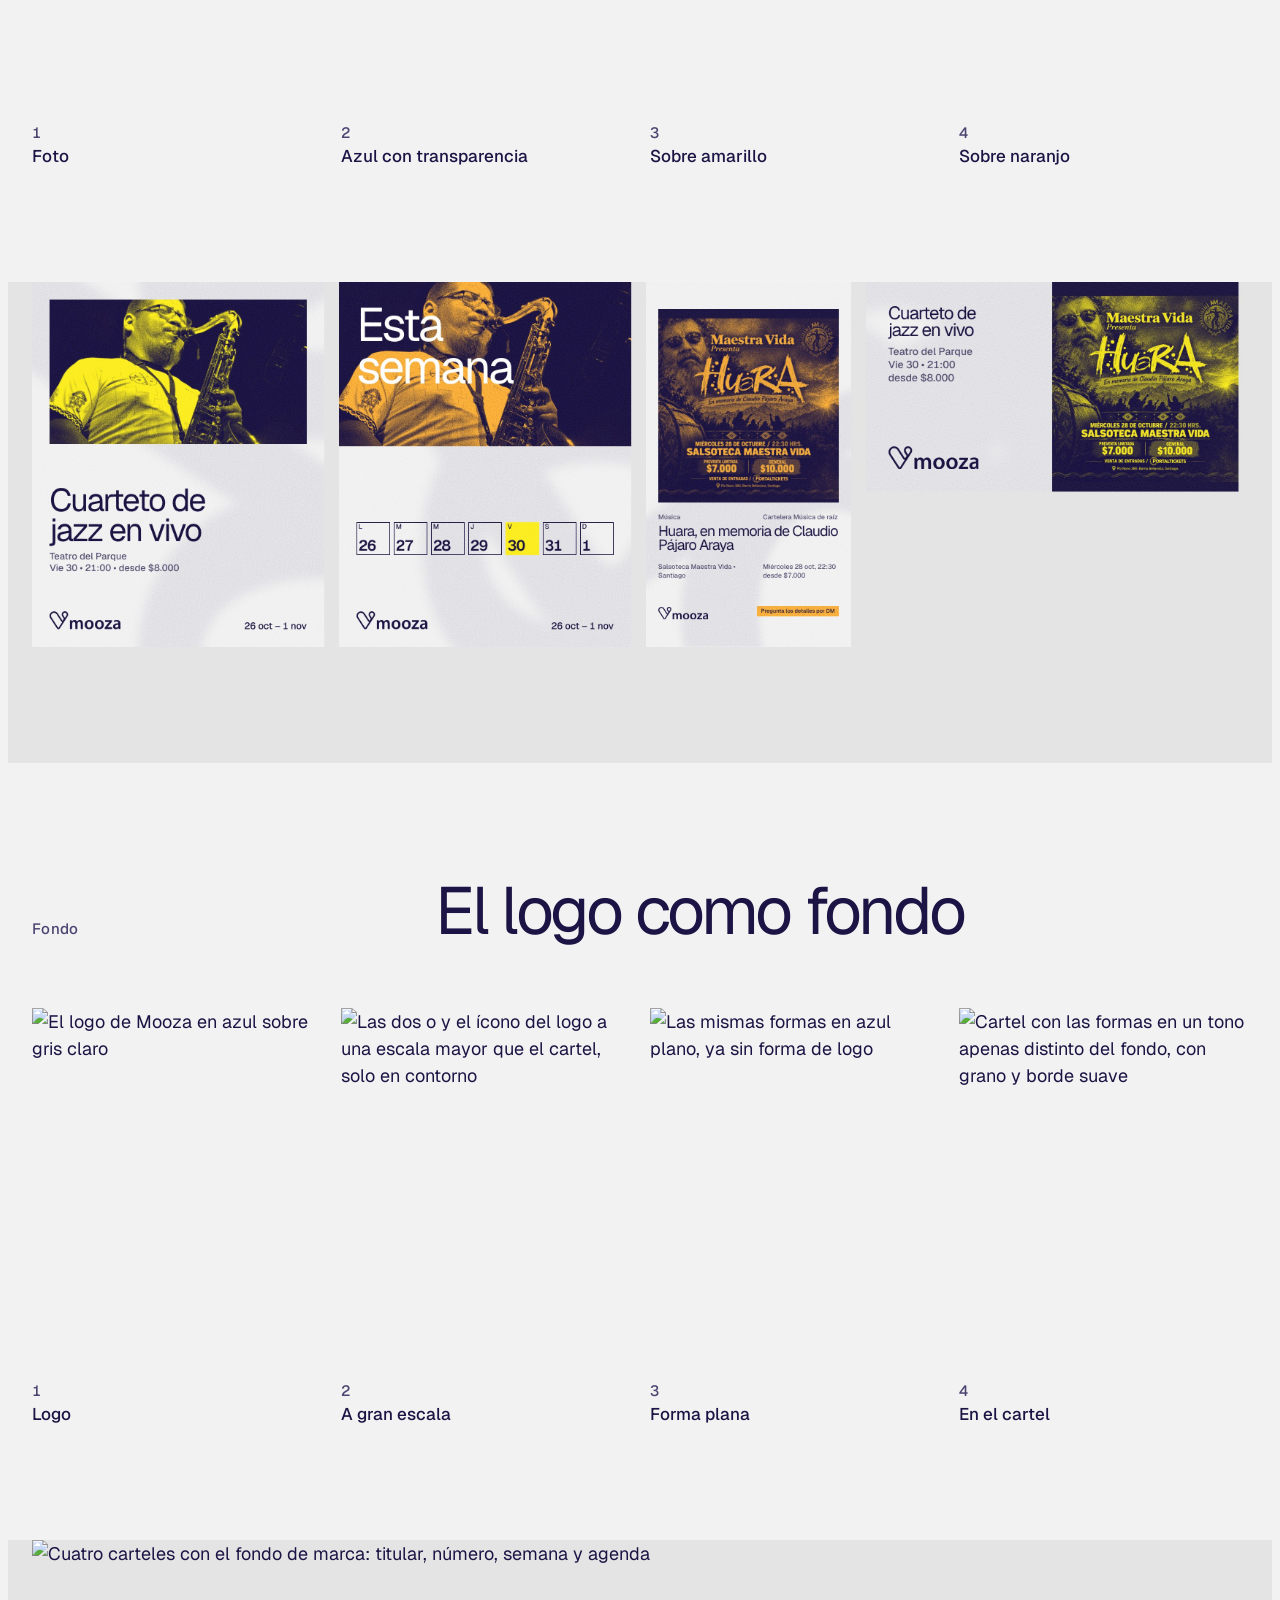
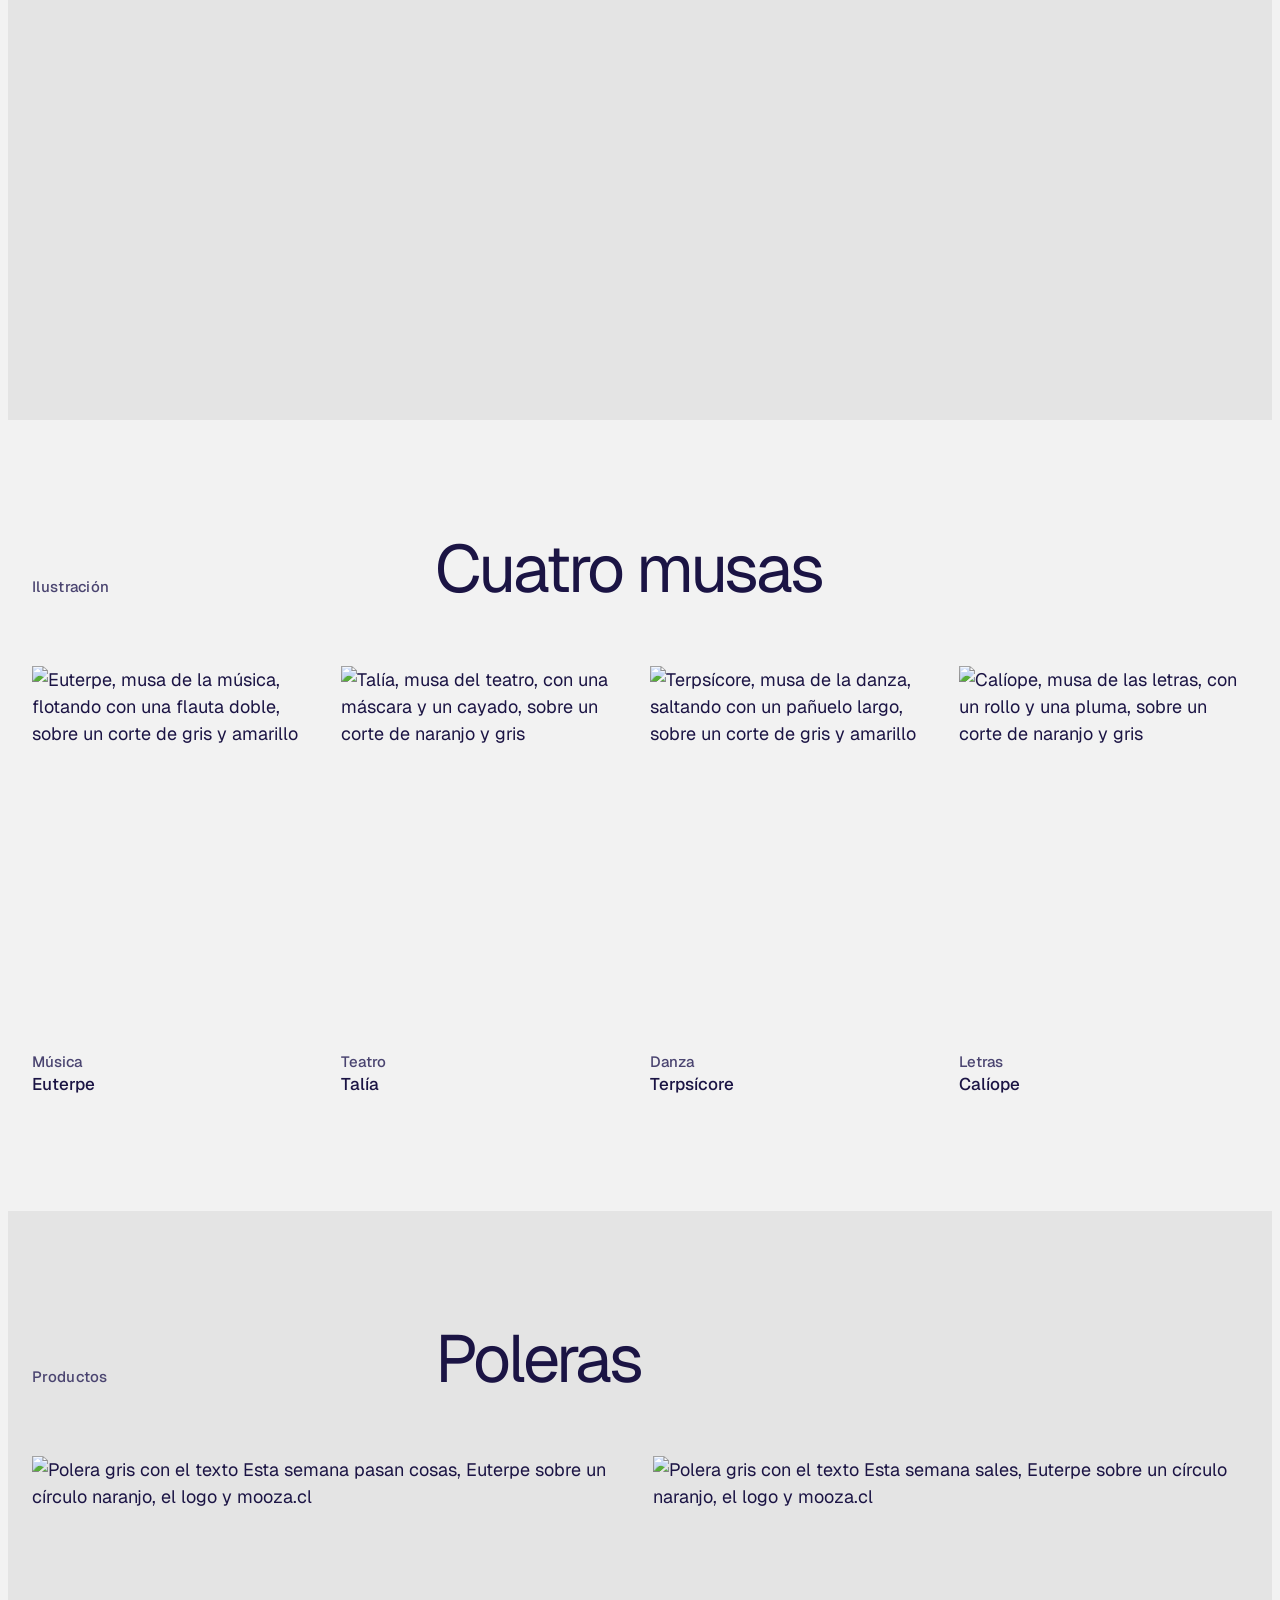
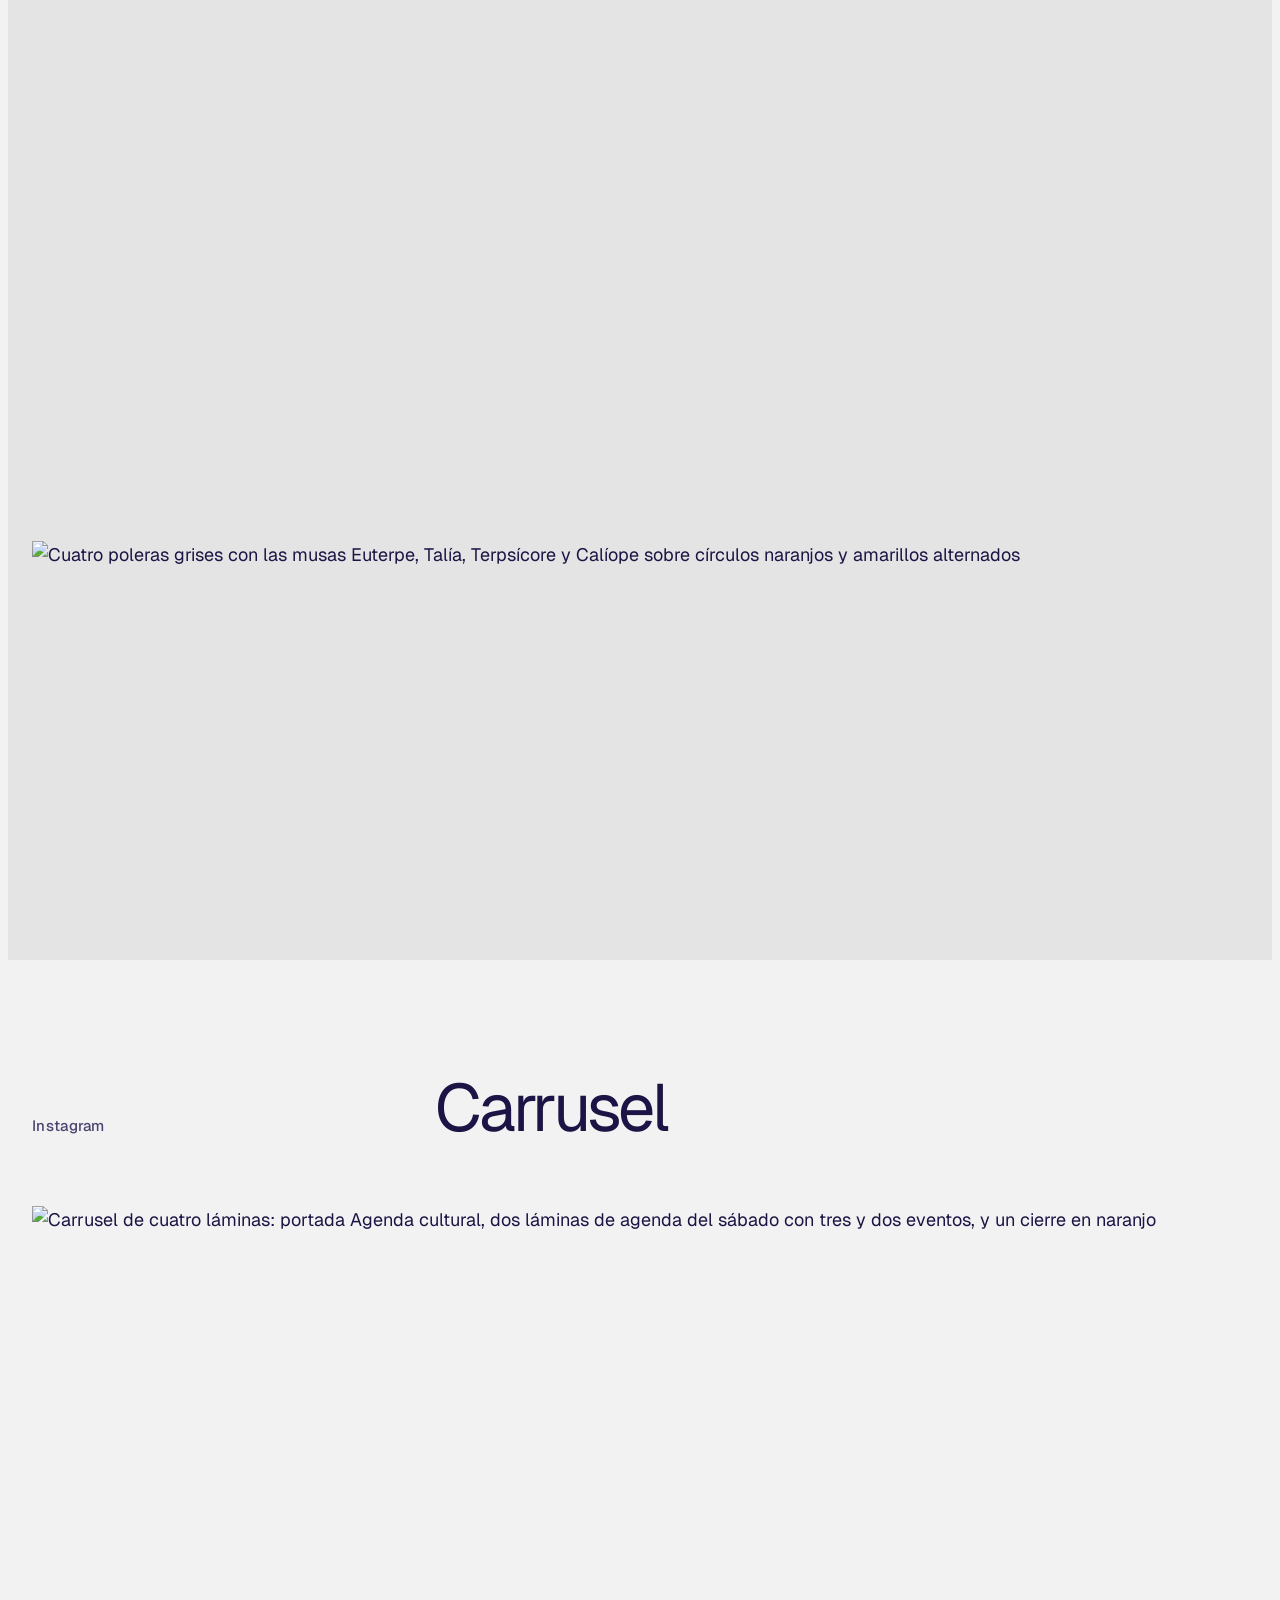
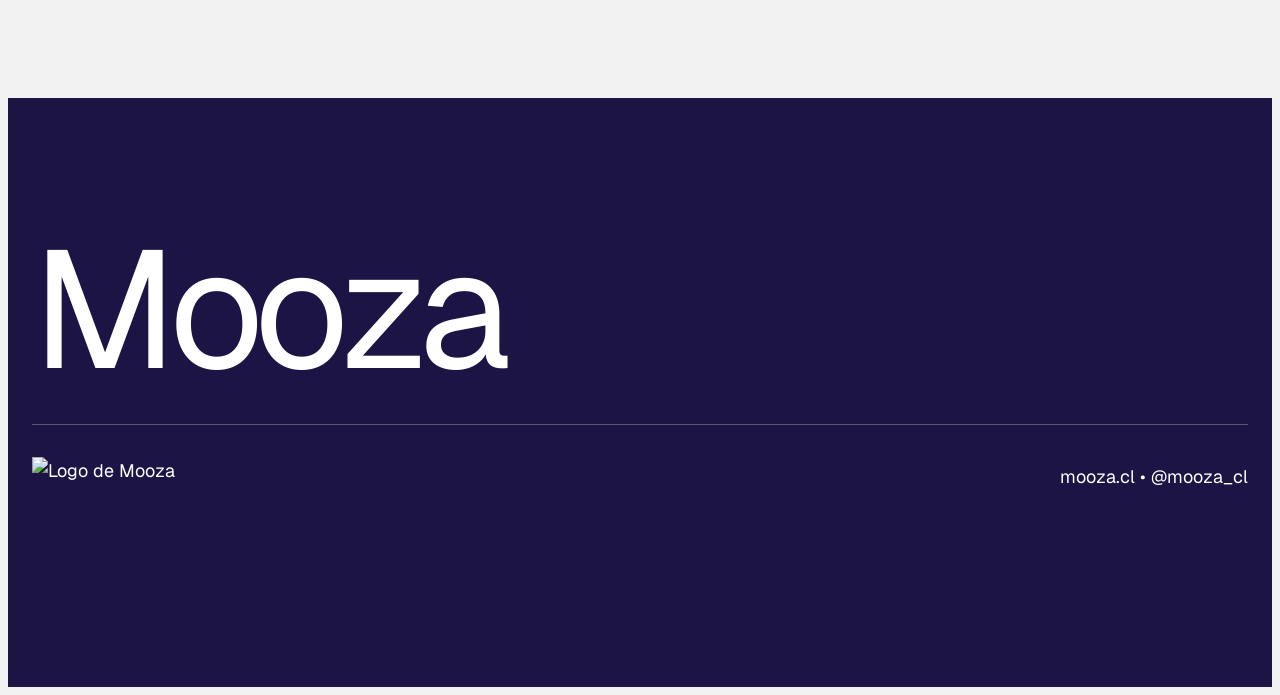
==== commit cfdf55c1: "Cartelera del mes, titular 9:16, prohibición de la musa en láminas de datos, auditoría con datos de " ====
--- a/caso-de-estudio/index.html
+++ b/caso-de-estudio/index.html
@@ -196,6 +196,18 @@
     </div>
   </div>
 </section>
+
+<section class="banda" style="padding-top:0">
+  <div class="in">
+    <div class="cab"><span class="eyebrow">Cartelera del mes</span><h2>Mucha información, la misma grilla</h2></div>
+    <div class="tira"><img src="img/d-cartelera.jpg" alt="Portada del mes con mosaico de fotos, lámina de cartelera sobre amarillo, lámina sobre azul e historia editorial en 9:16" width="3500" height="1424"></div>
+    <div class="sep">
+      <div class="sub"><h3>Sobre la grilla</h3></div>
+      <img src="img/d-cartelera-grilla.jpg" alt="Portada, lámina e historia editorial con la grilla a la vista: cada foto del mosaico ocupa una celda y los eventos van en las columnas 1 a 3 y 5 a 7" width="3500" height="1424" style="width:100%">
+    </div>
+  </div>
+</section>
+
 </div>
 
 <section class="banda base fondo" style="--f:url(img/fondo-base-3.svg)">
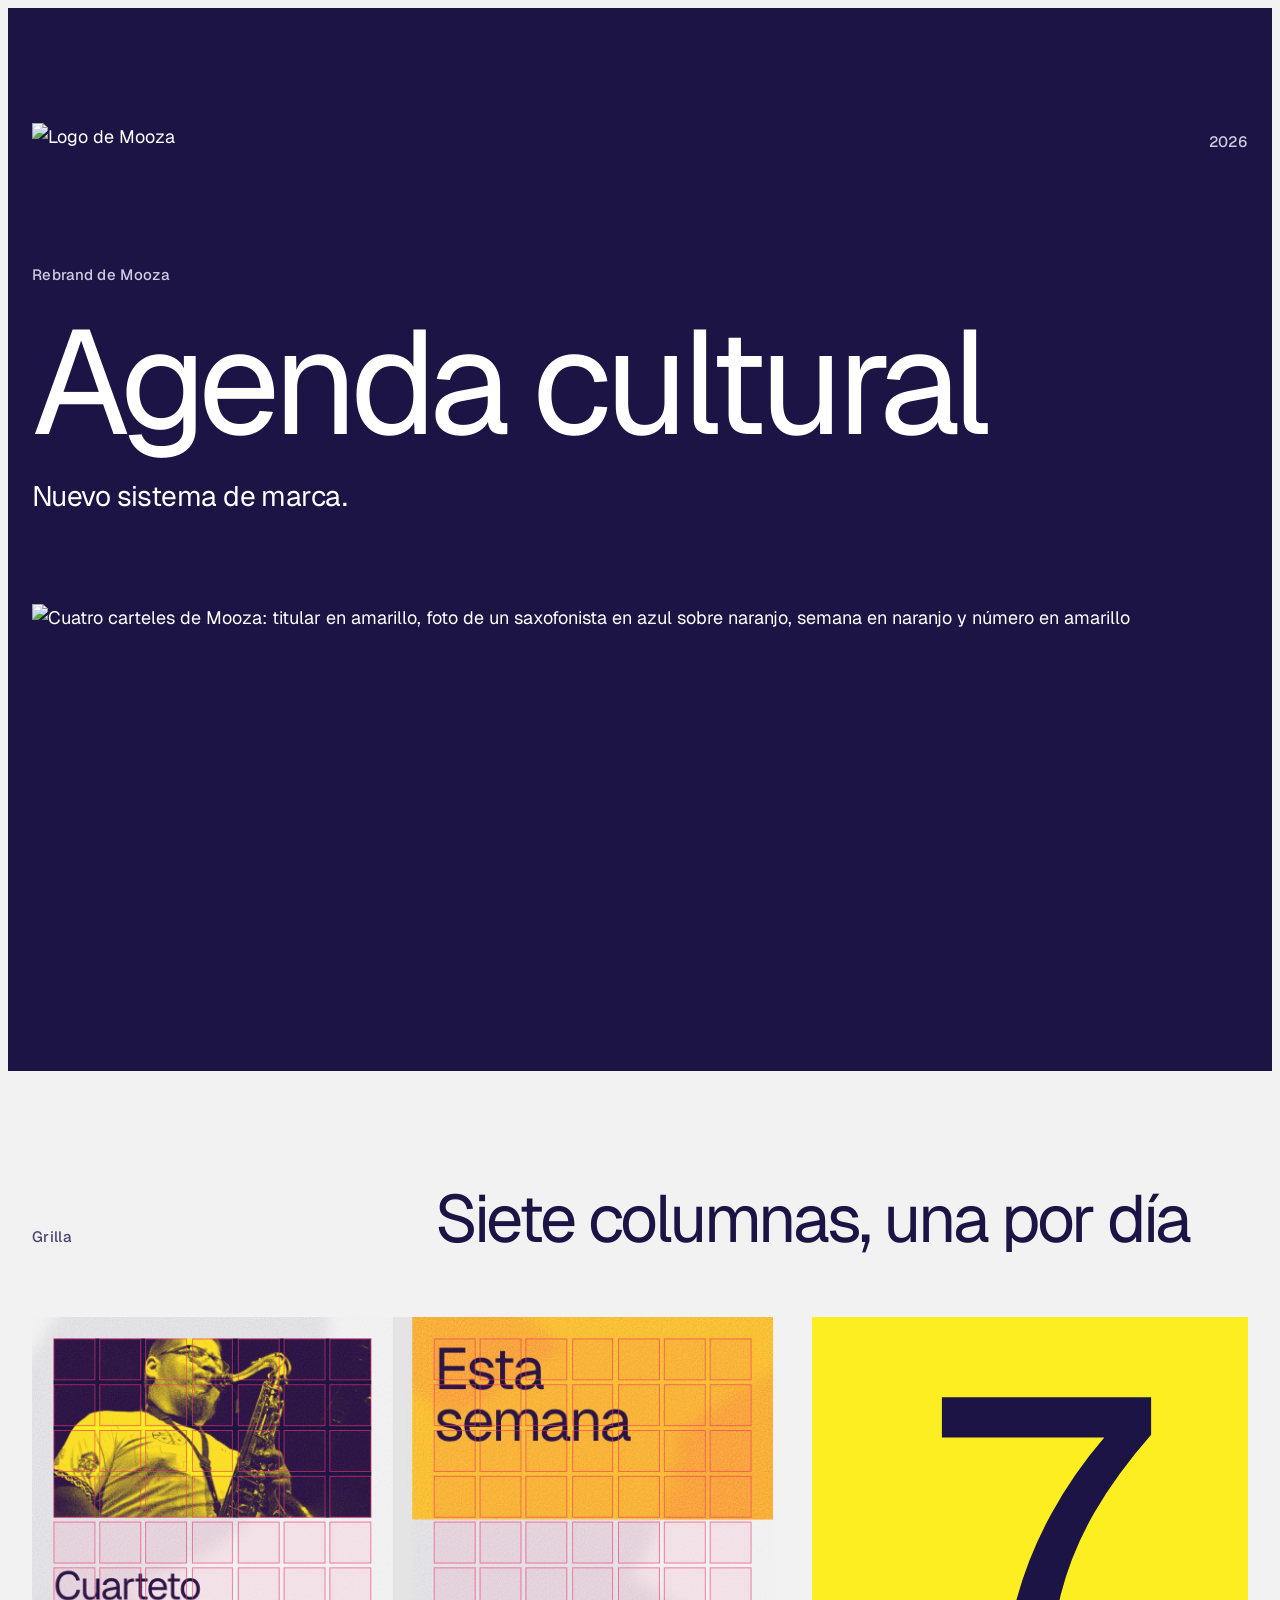
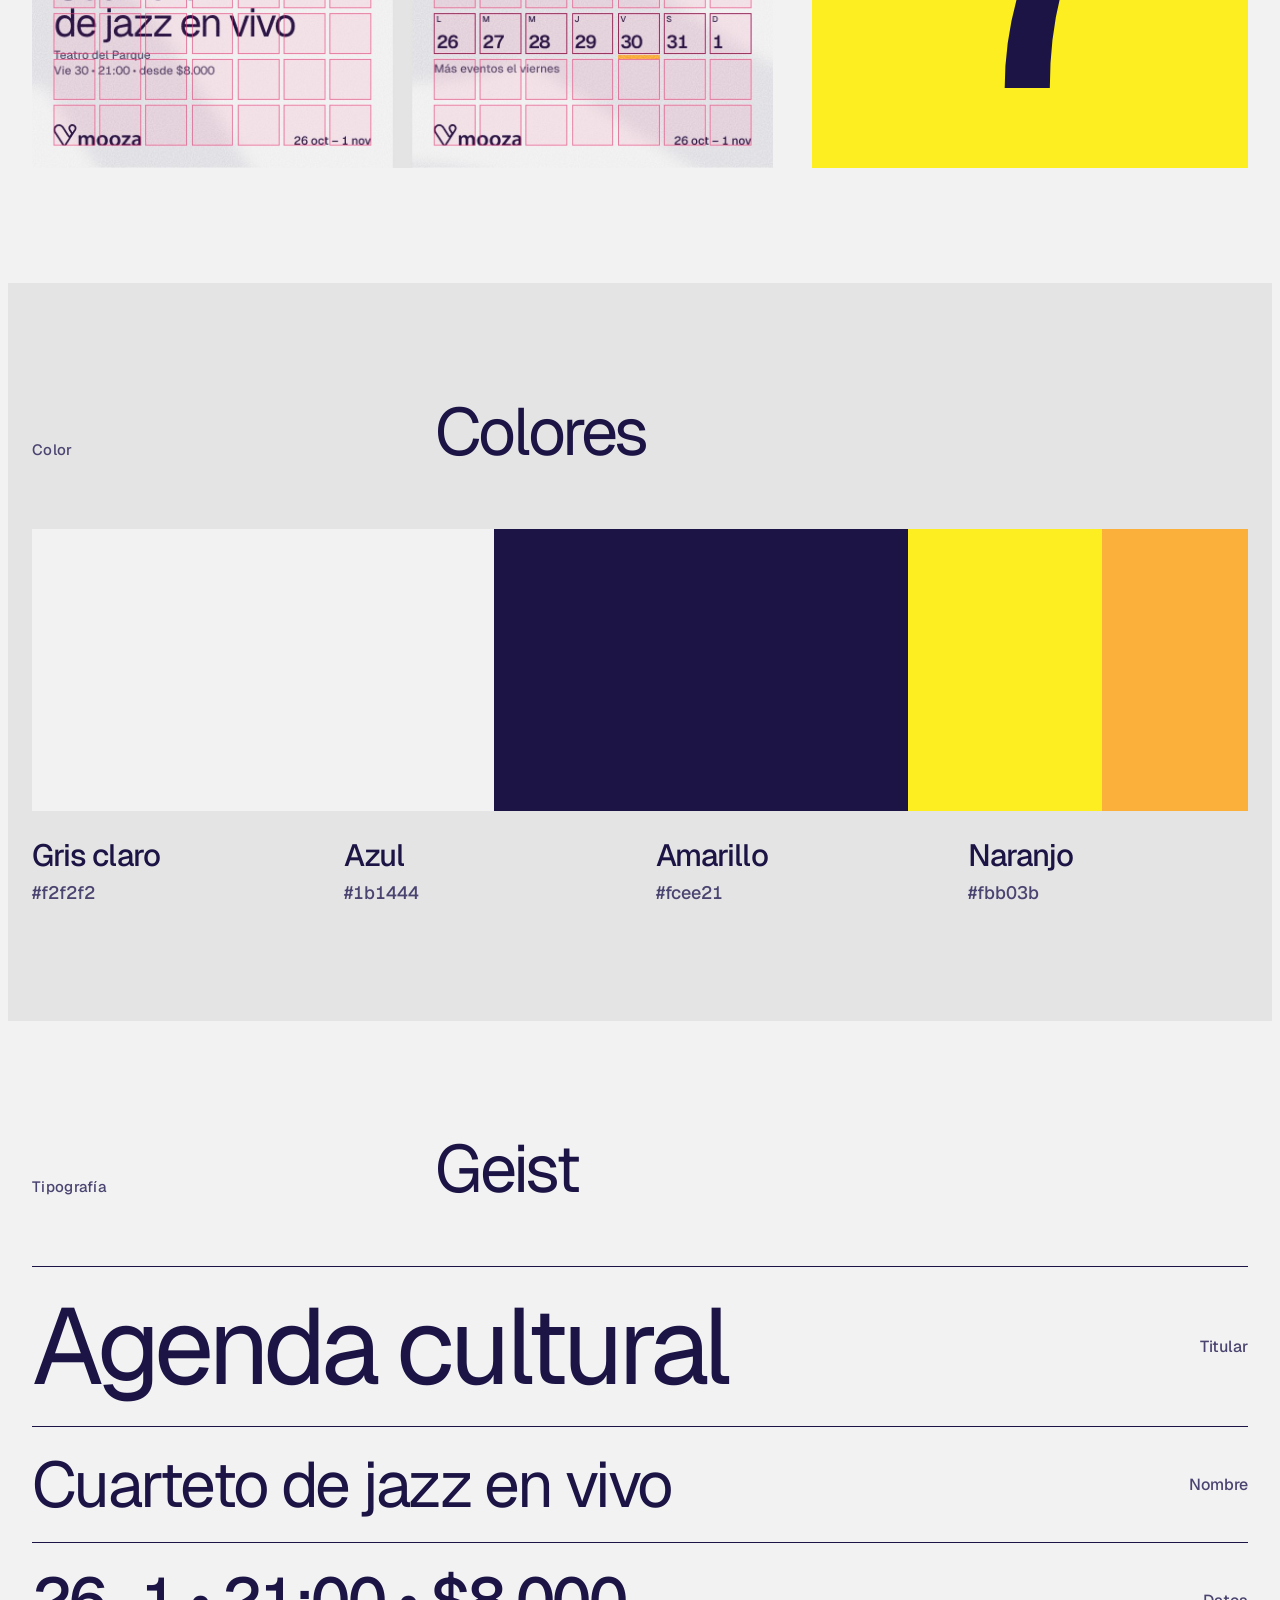
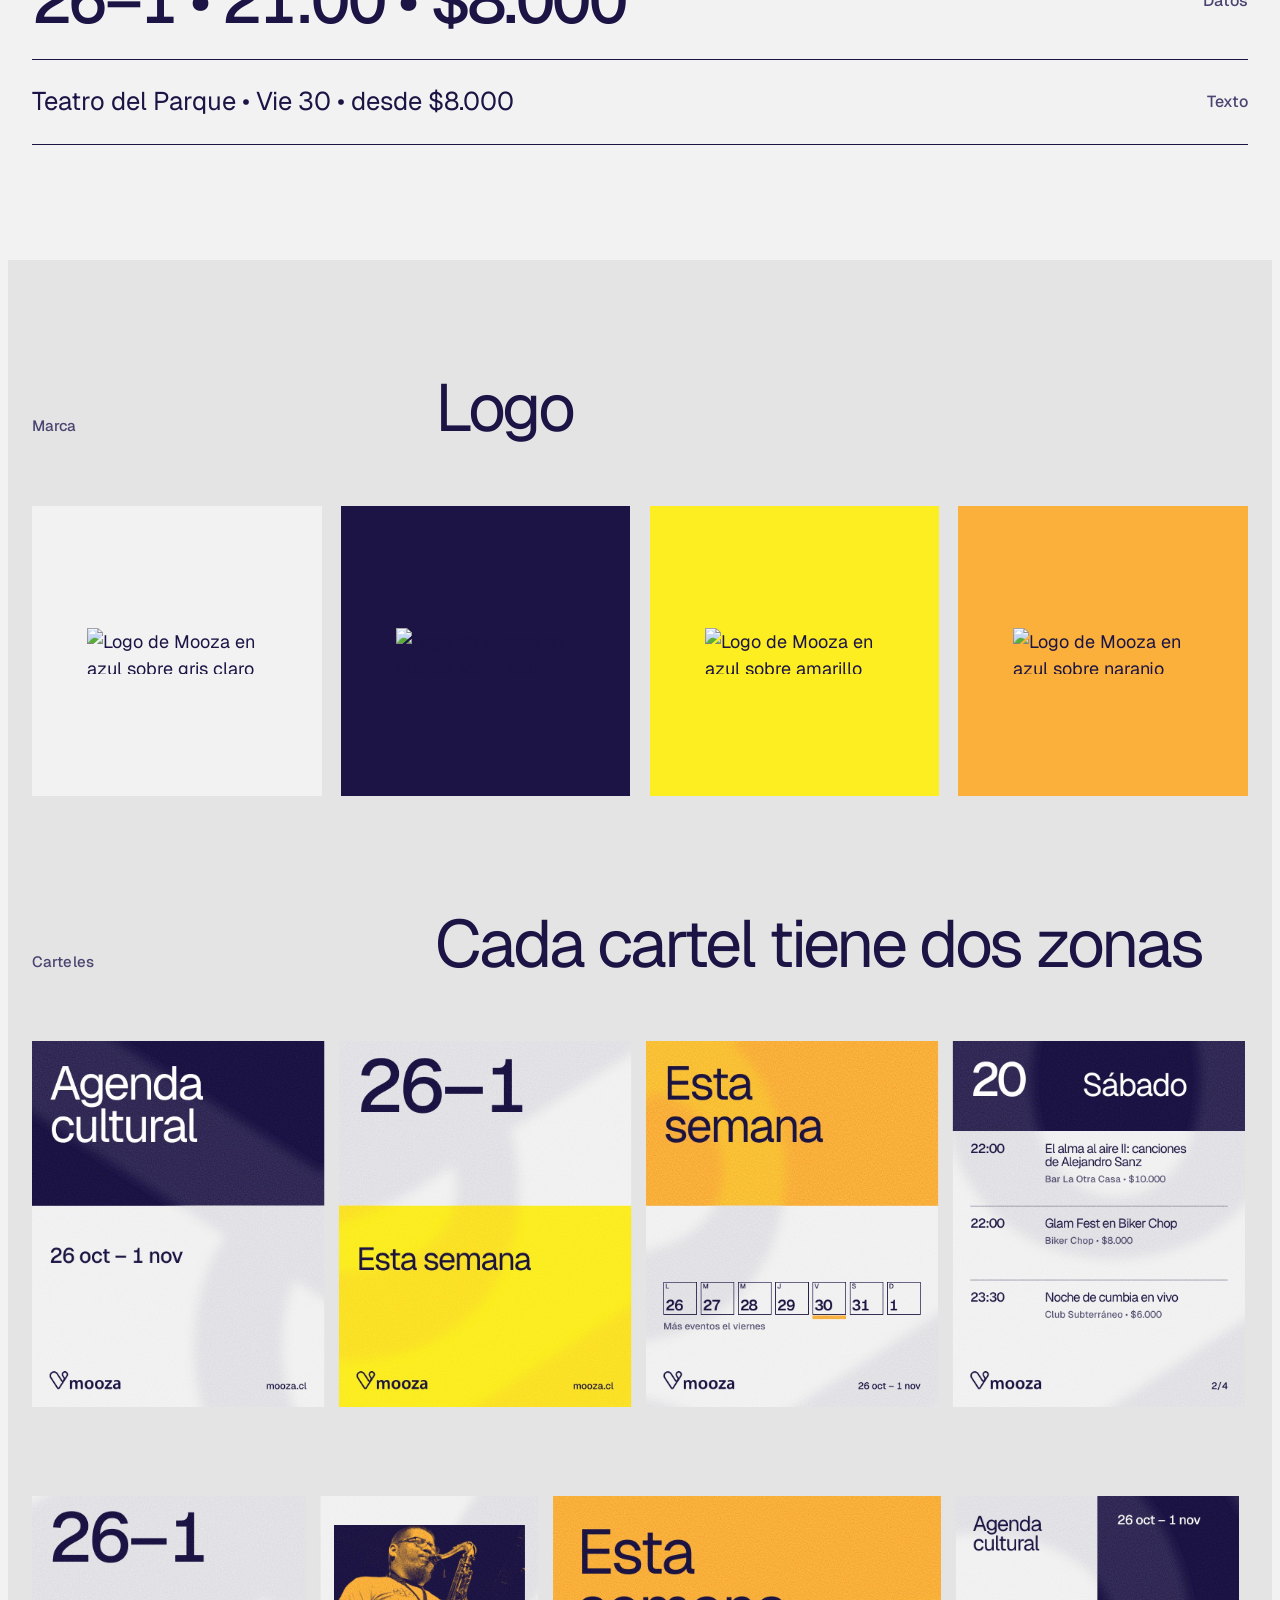
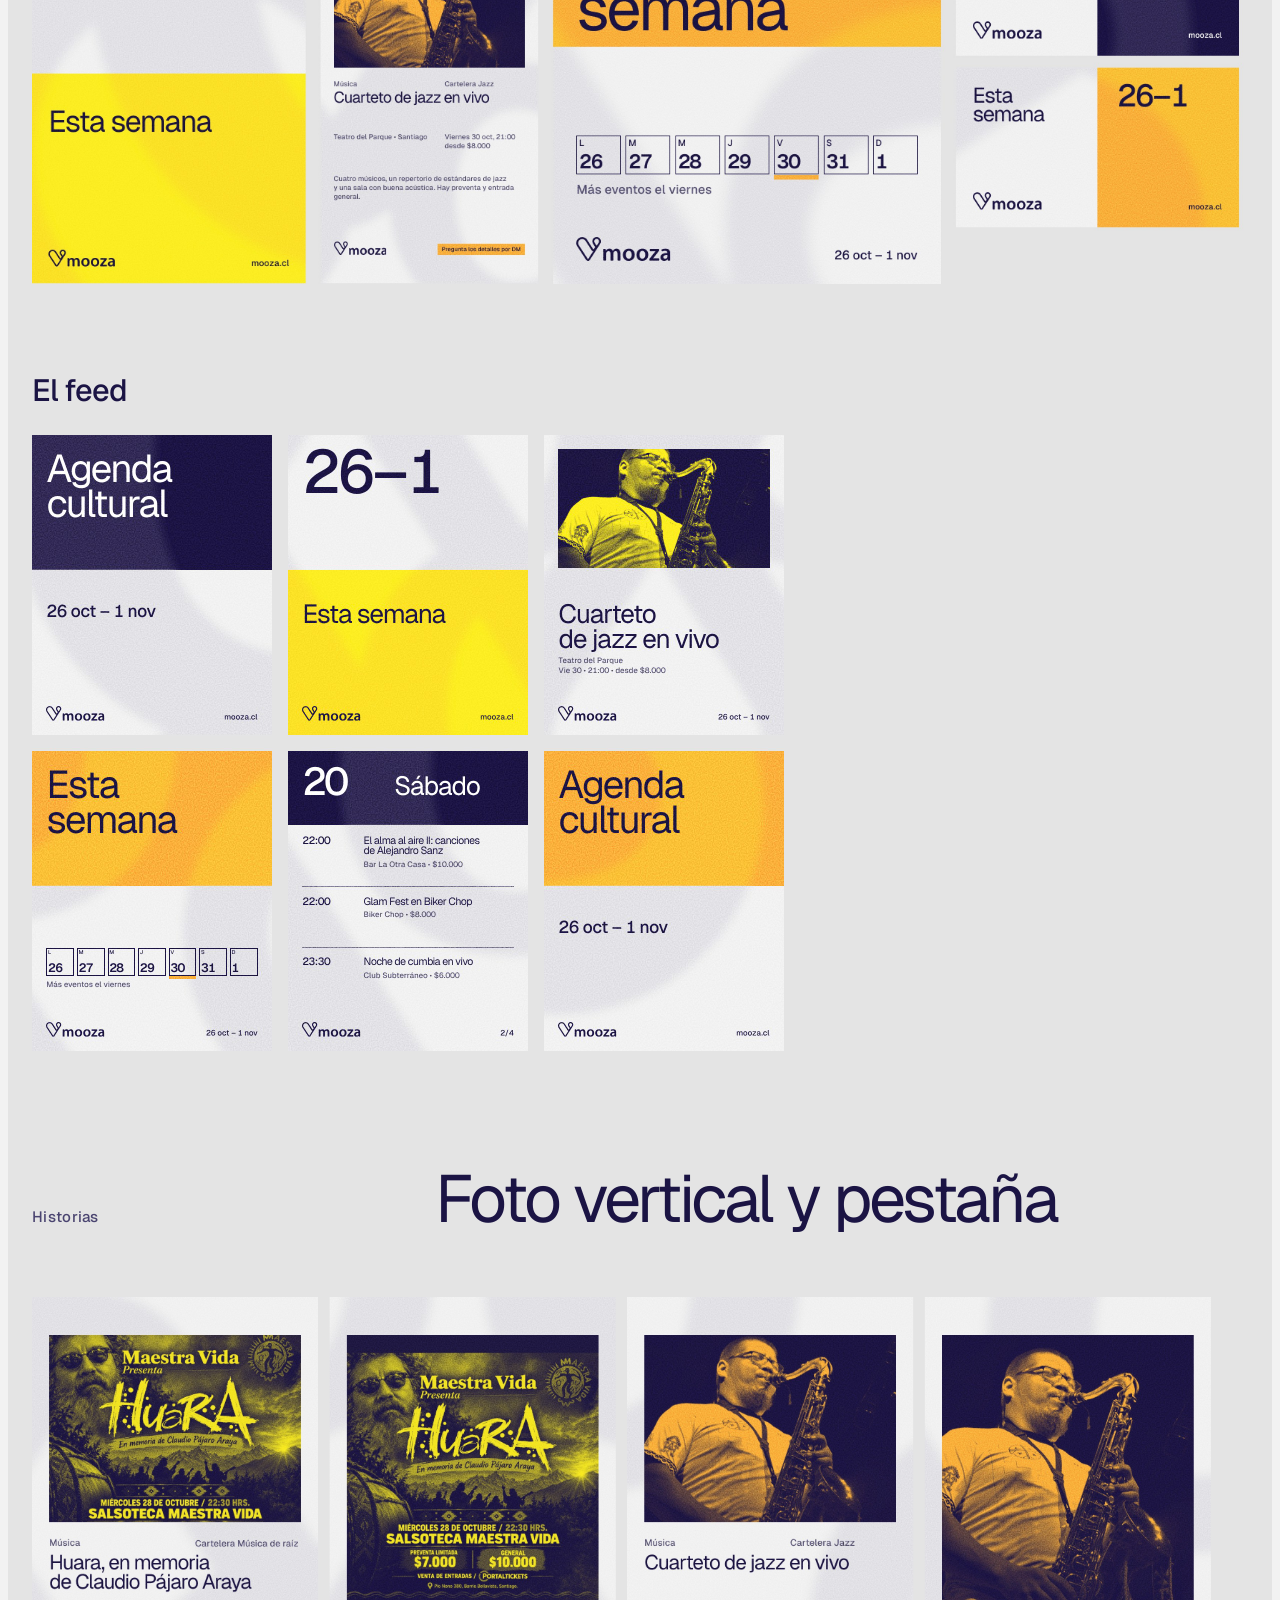
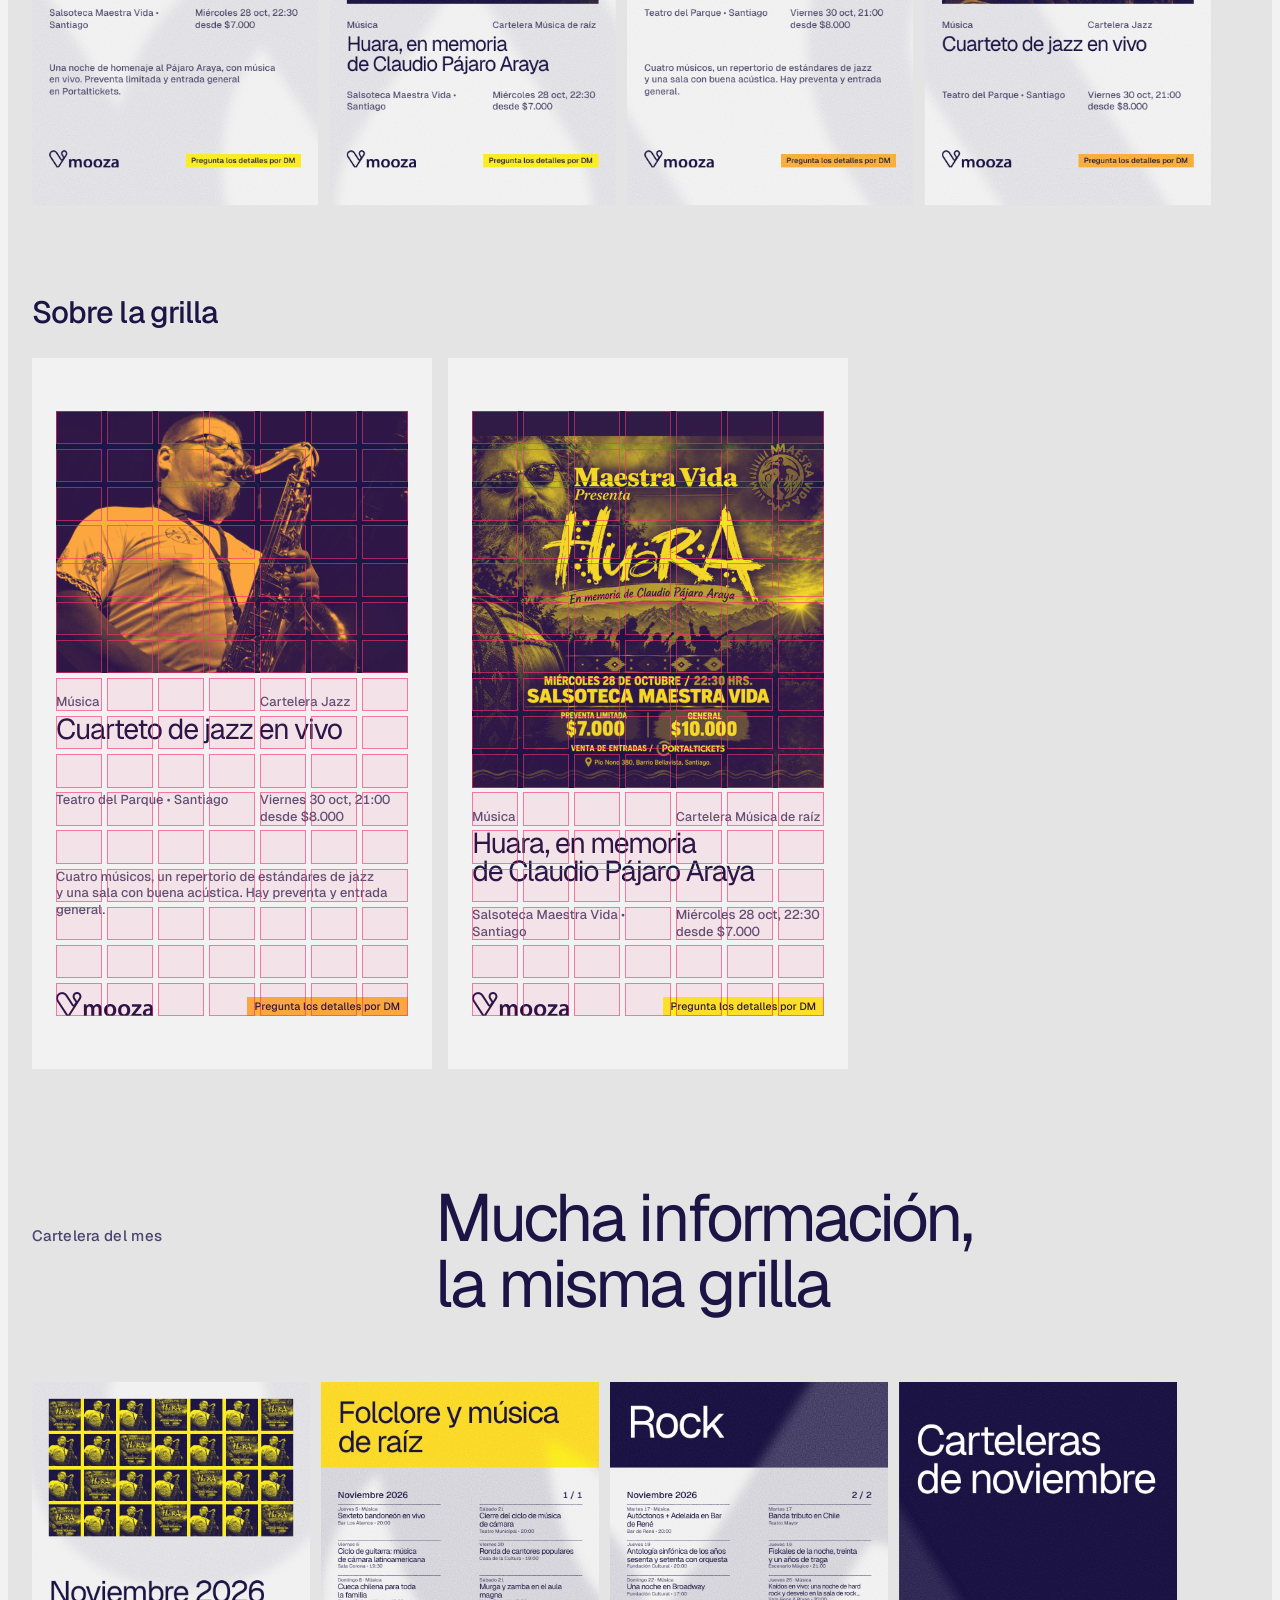
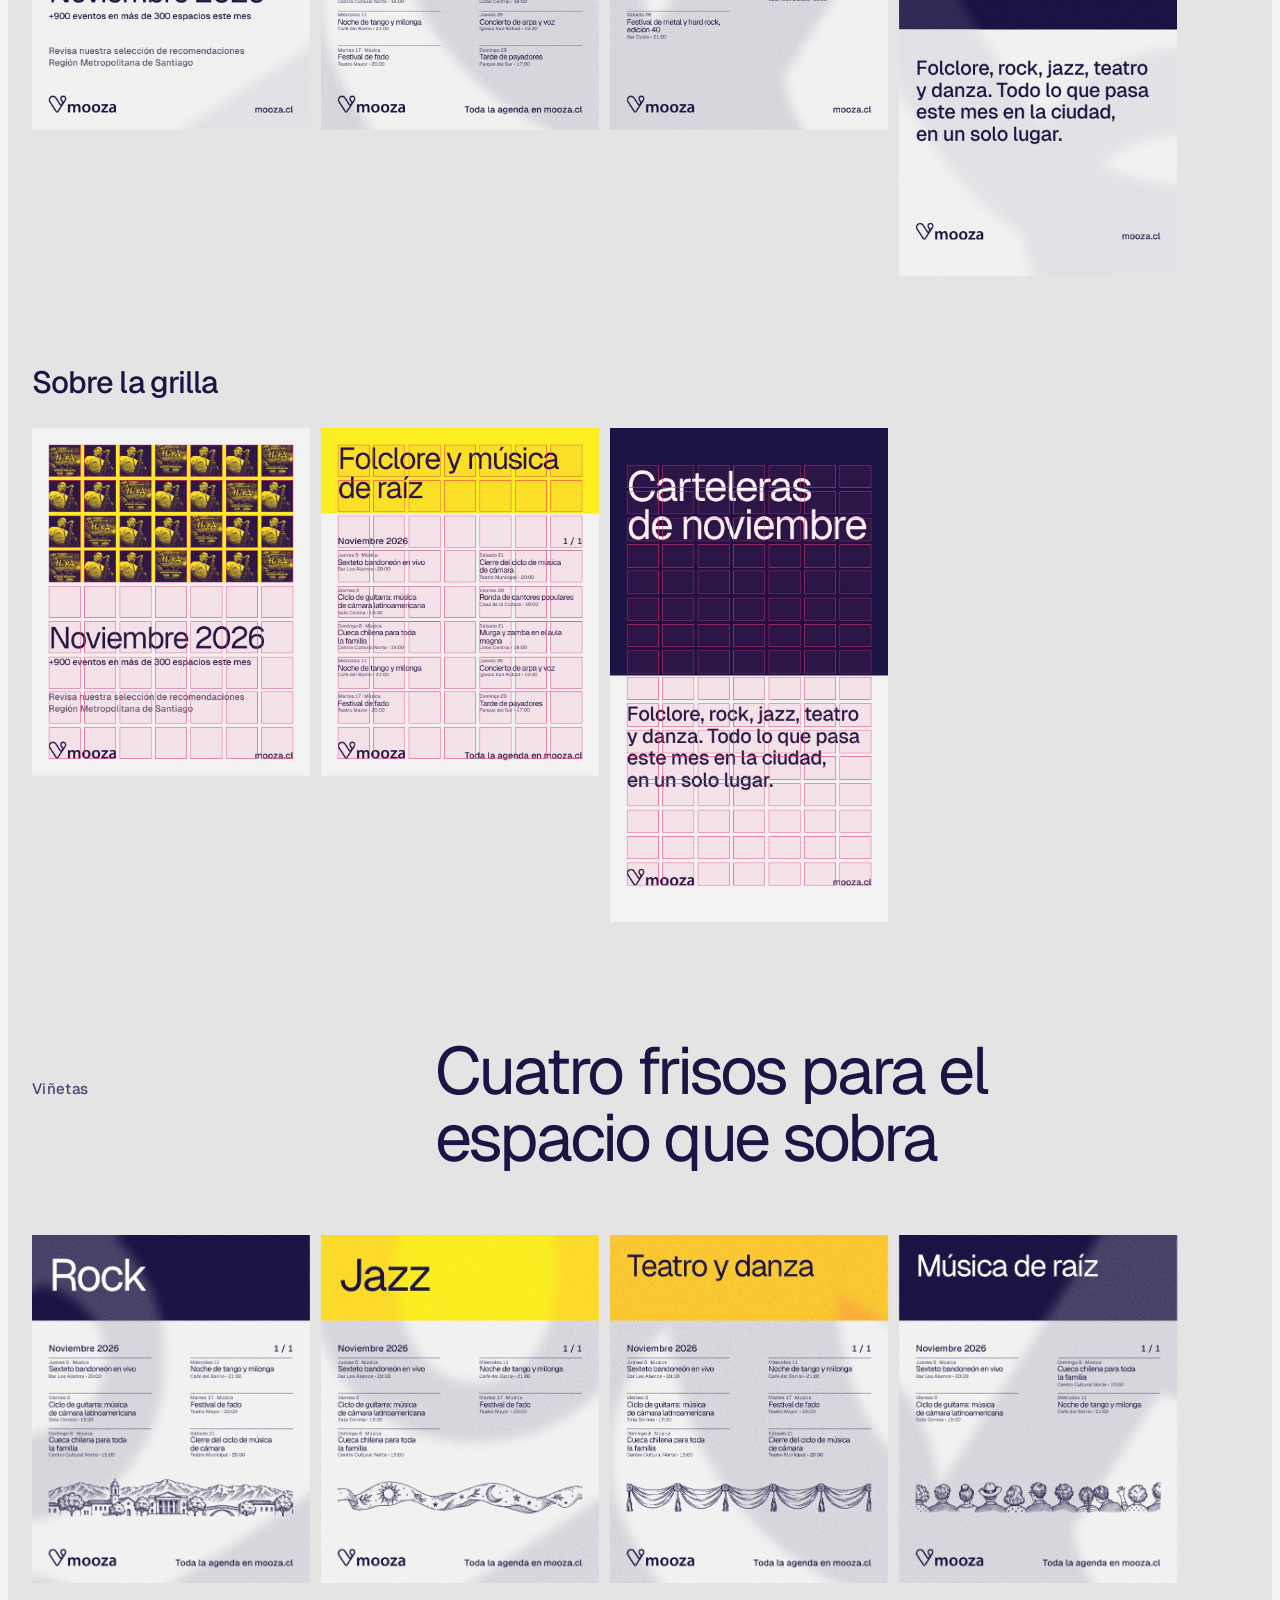
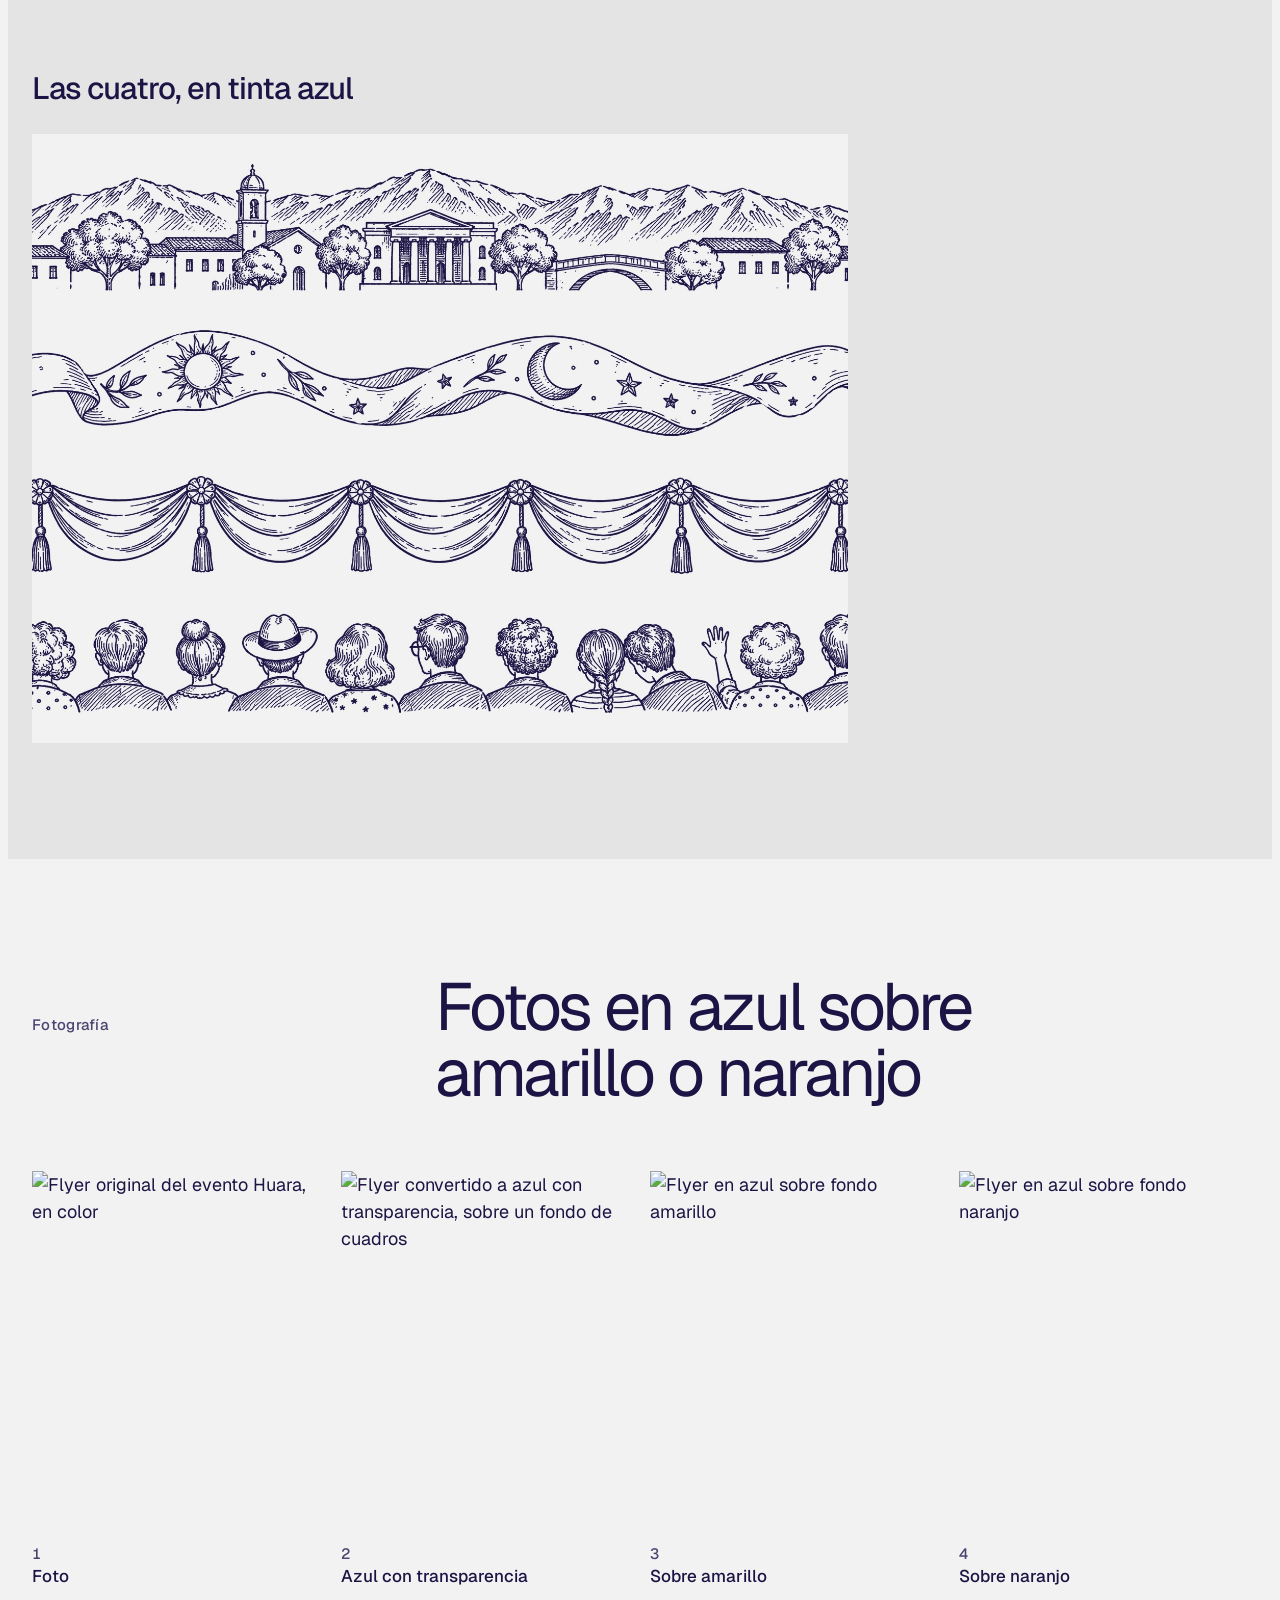
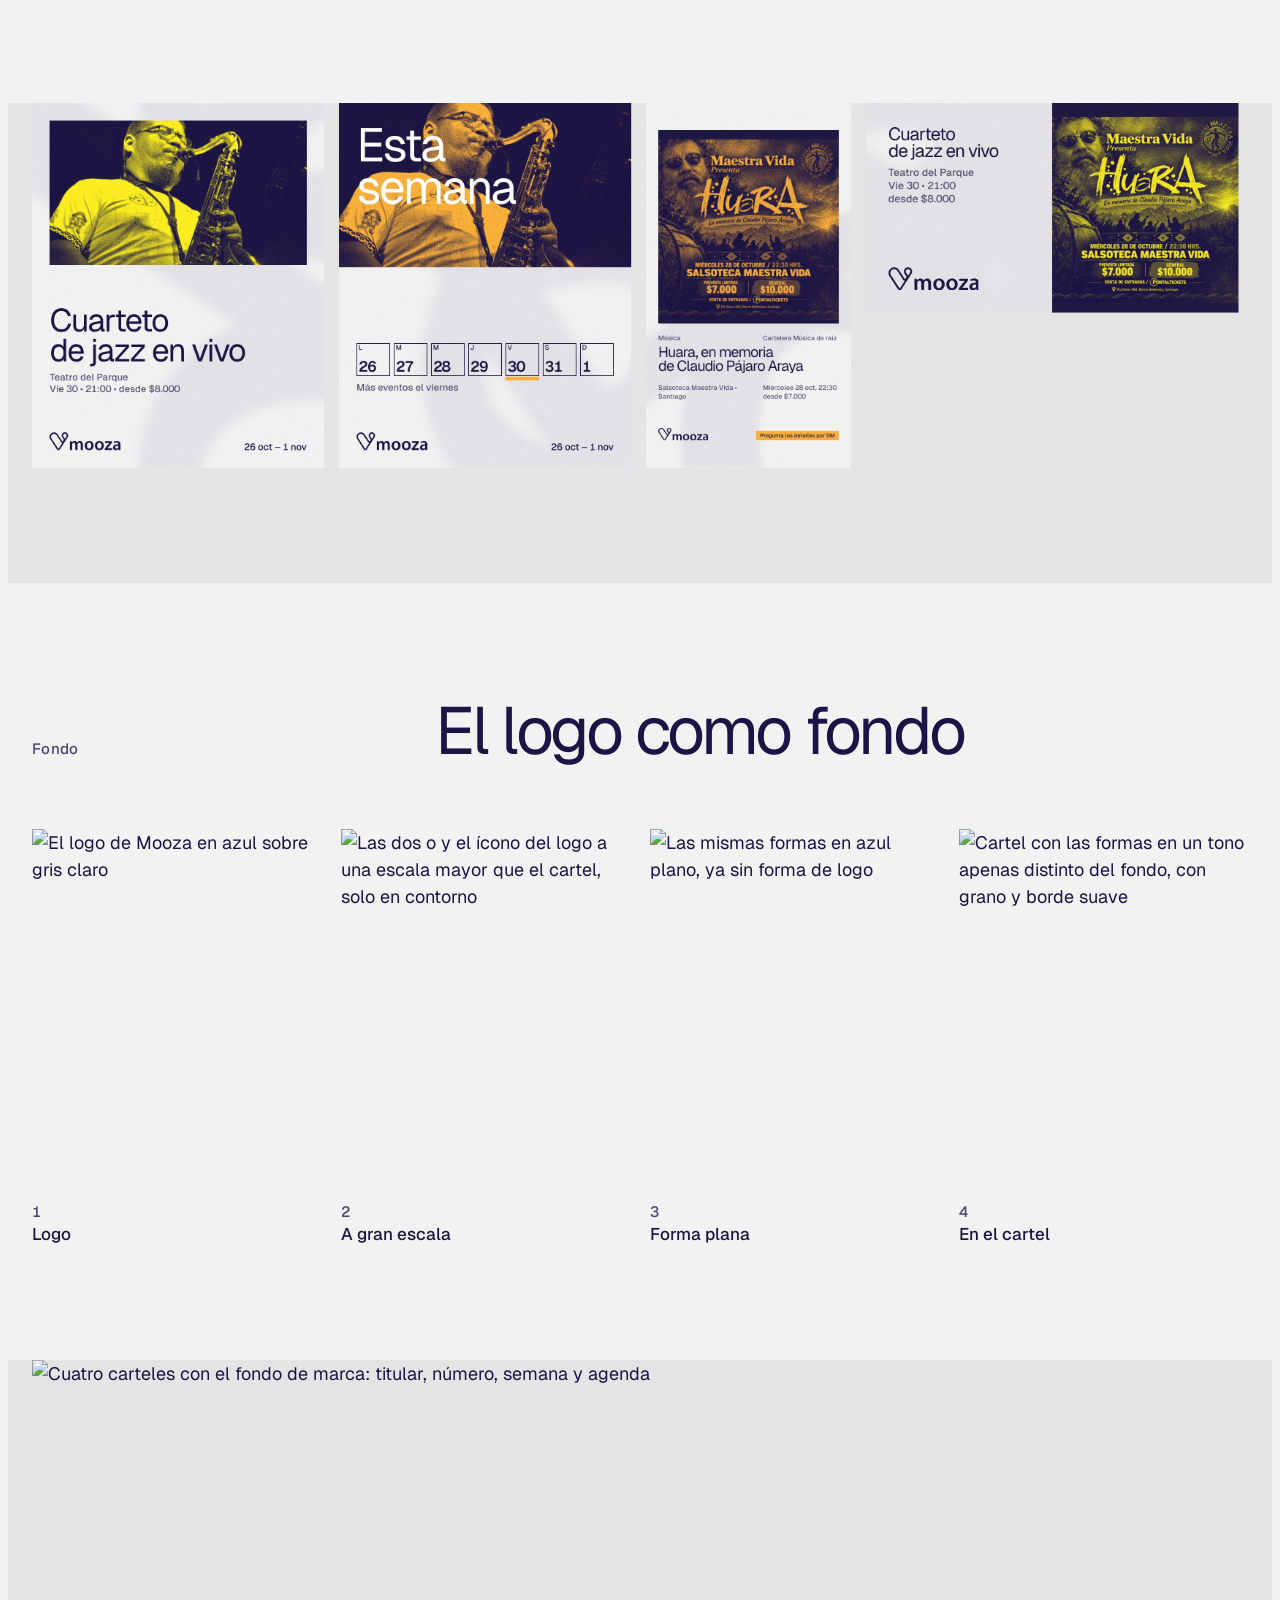
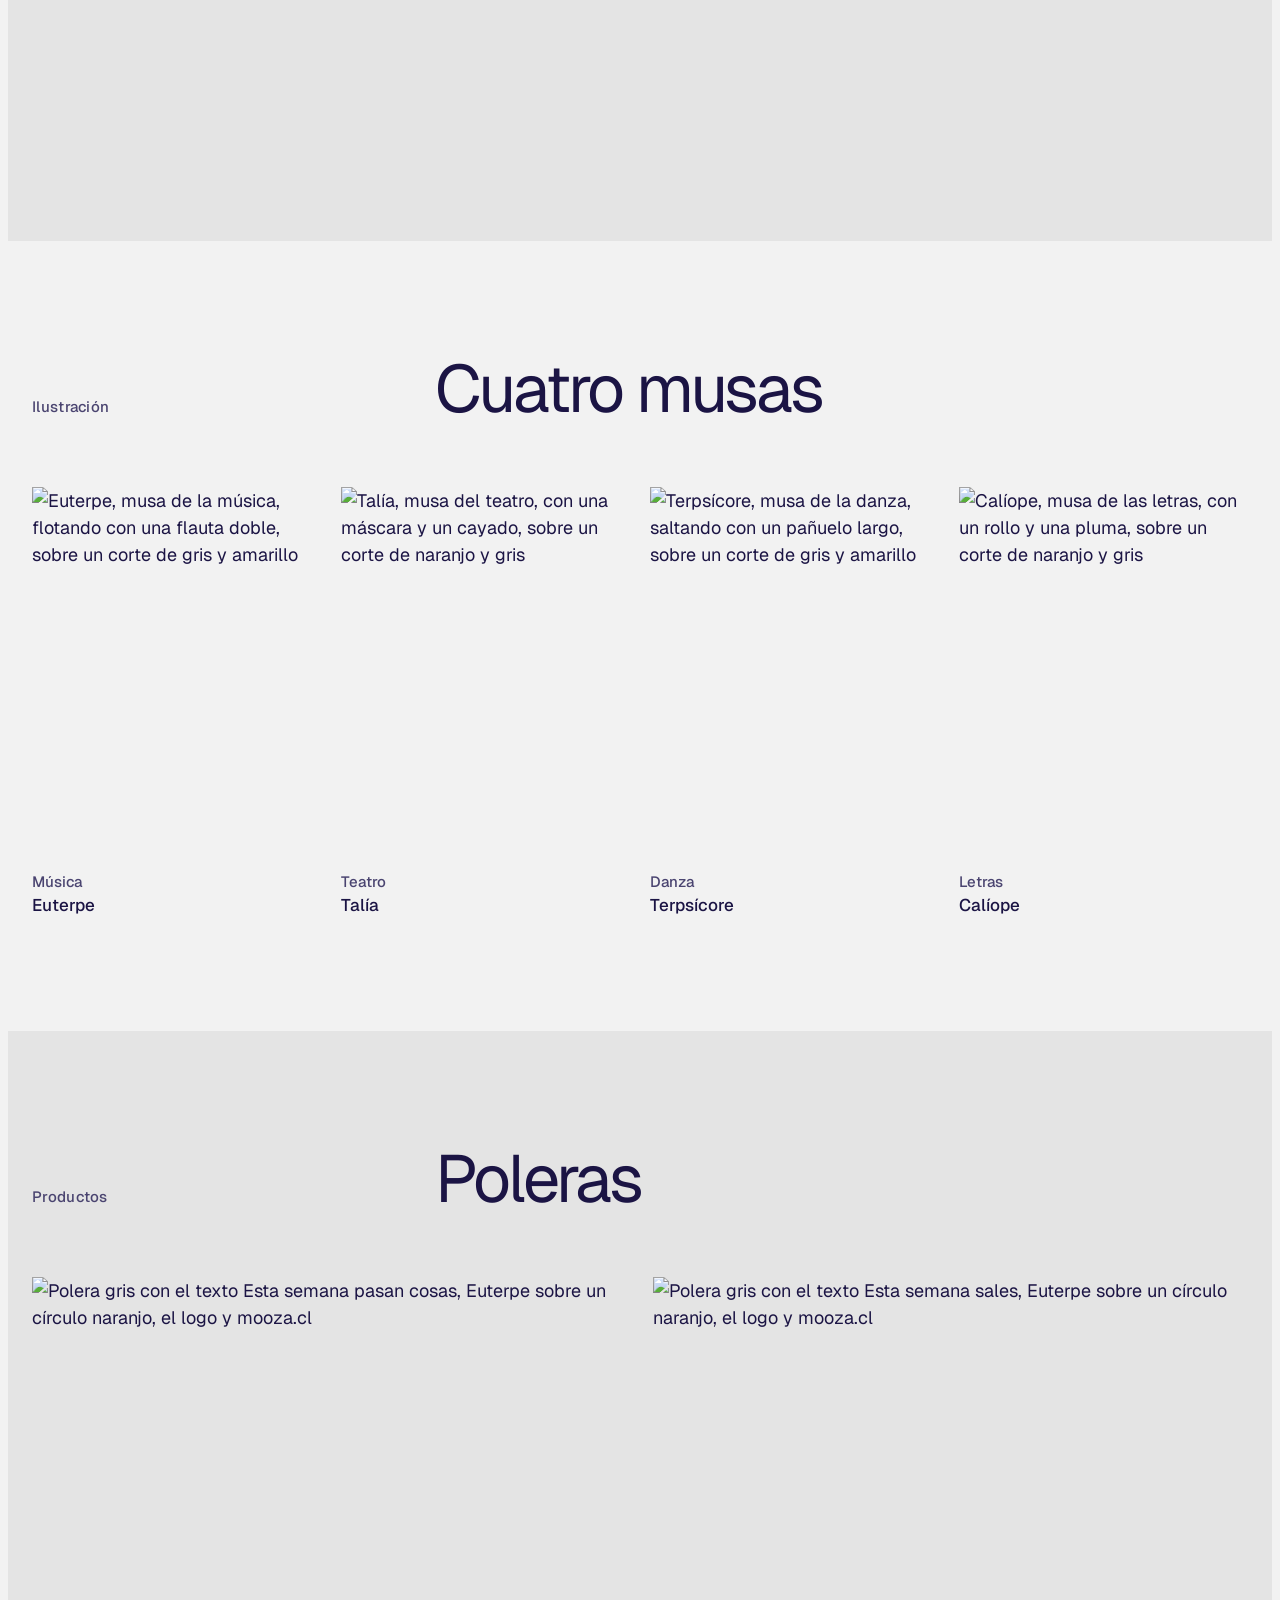
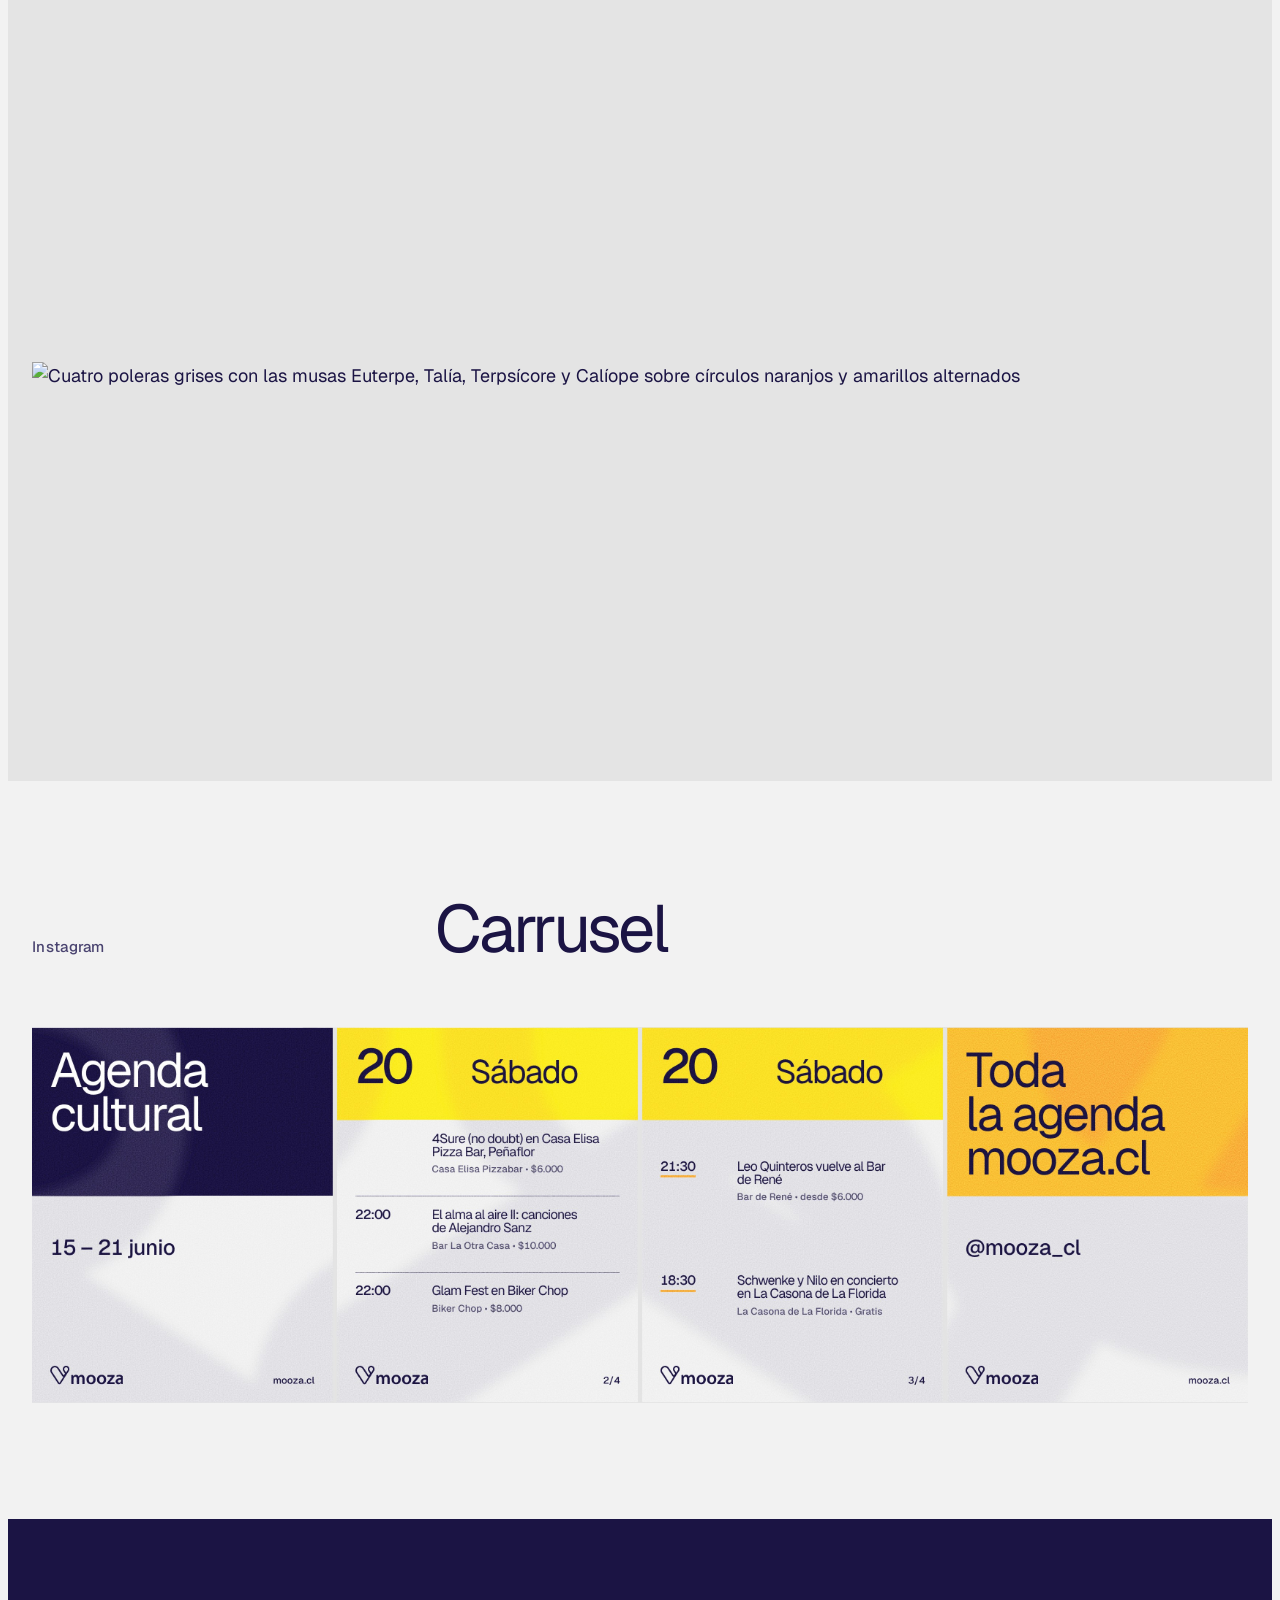
==== commit 4f55891b: "Viñetas: cuatro frisos horizontales opcionales para el espacio libre de la cartelera Ciudad, cinta, " ====
--- a/caso-de-estudio/index.html
+++ b/caso-de-estudio/index.html
@@ -208,6 +208,18 @@
   </div>
 </section>
 
+<section class="banda" style="padding-top:0">
+  <div class="in">
+    <div class="cab"><span class="eyebrow">Viñetas</span><h2>Cuatro frisos para el espacio que sobra</h2></div>
+    <div class="tira"><img src="img/d-vinetas.jpg" alt="Cuatro láminas de cartelera, cada una con una viñeta distinta entre la lista y el pie: la ciudad, la cinta, el telón y el público" width="2625" height="750"></div>
+    <div class="sep">
+      <div class="sub"><h3>Las cuatro, en tinta azul</h3></div>
+      <img src="img/d-vinetas-hoja.jpg" alt="Las cuatro viñetas: ciudad, cinta, telón y público" style="width:100%;max-width:816px">
+    </div>
+  </div>
+</section>
+
+
 </div>
 
 <section class="banda base fondo" style="--f:url(img/fondo-base-3.svg)">
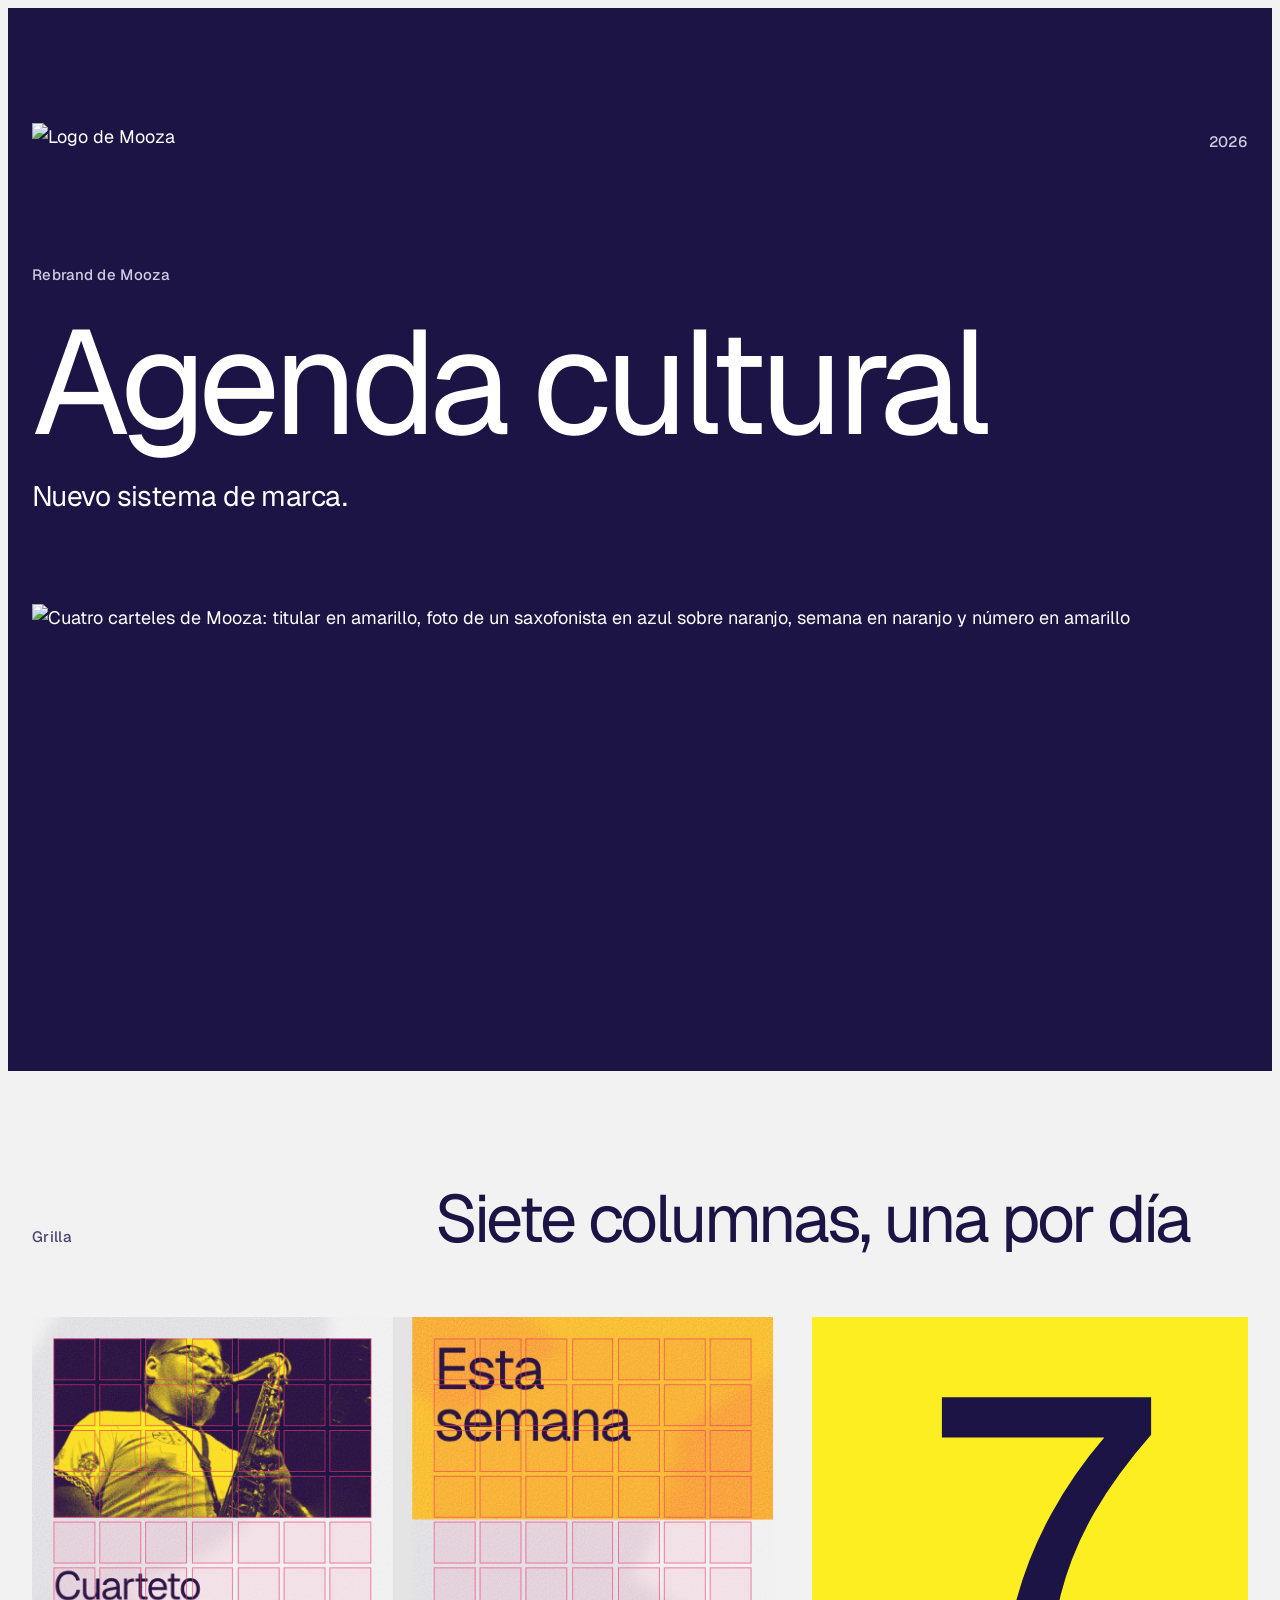
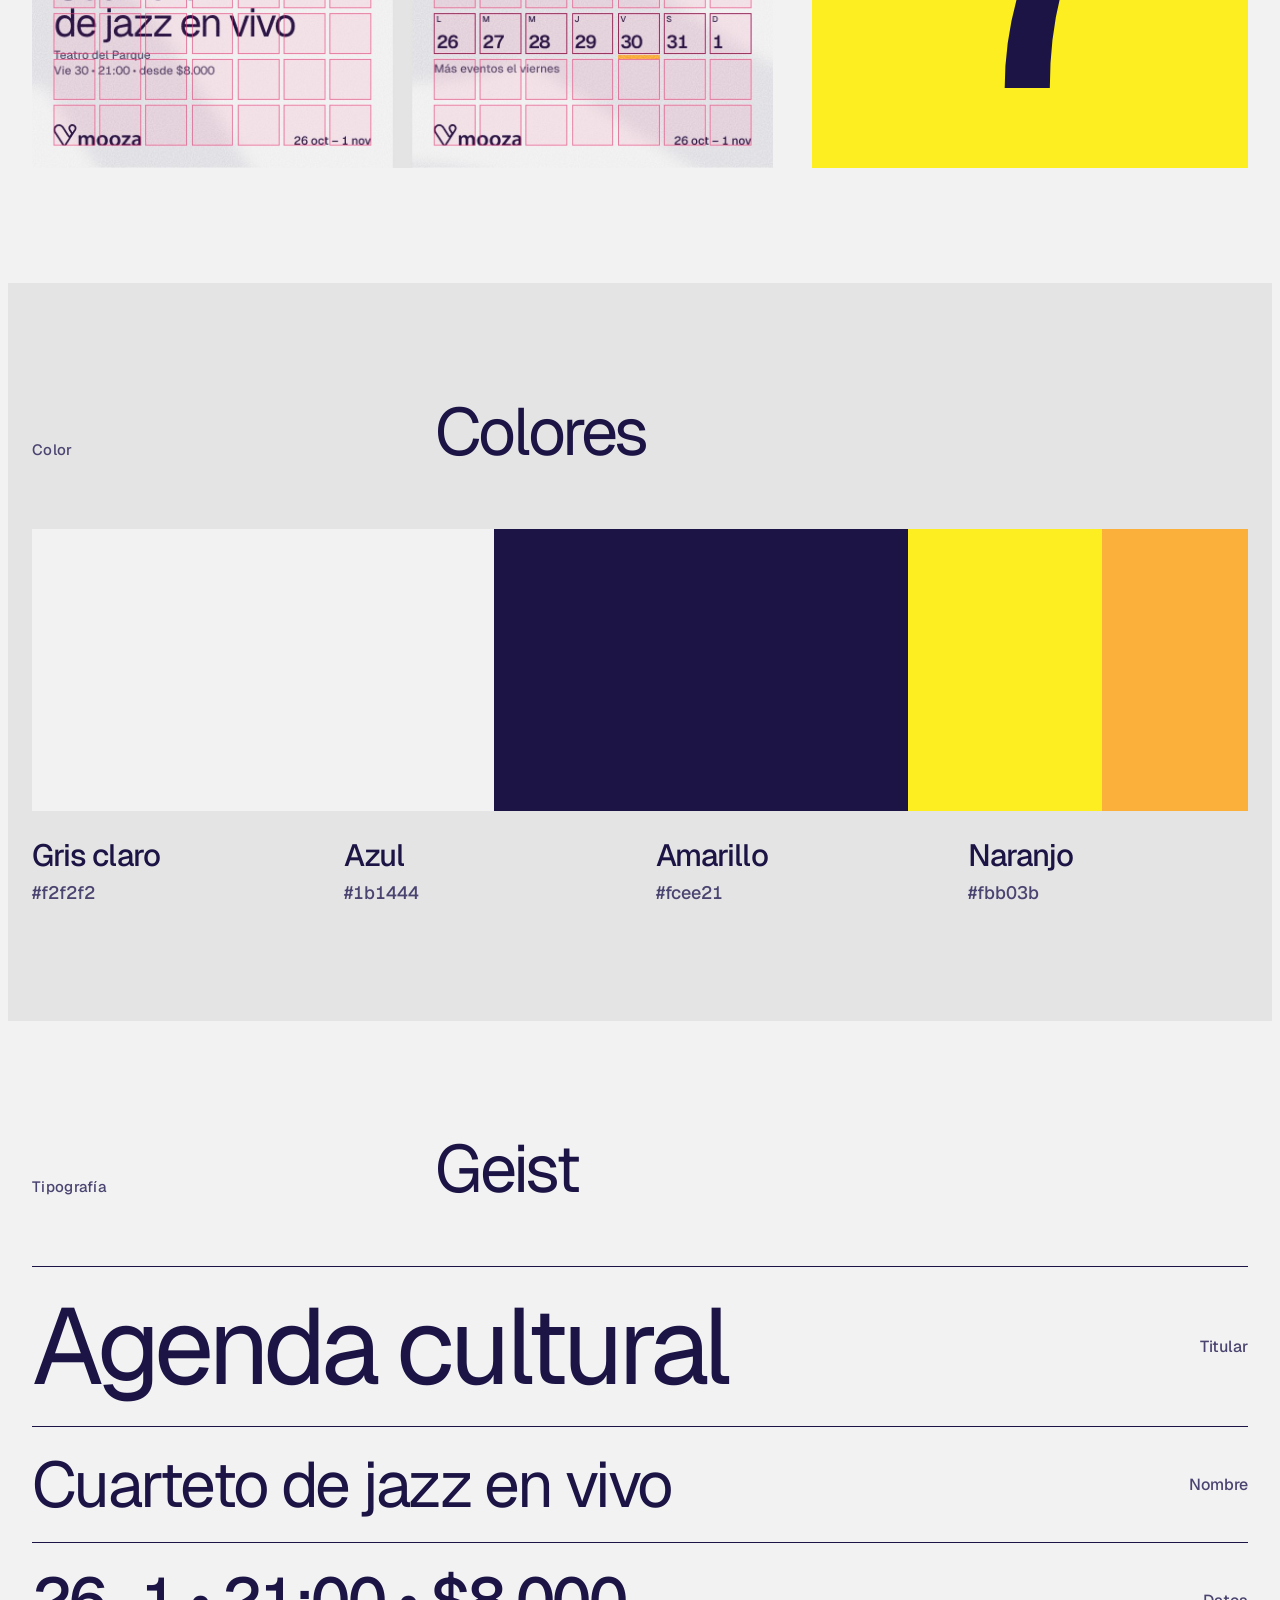
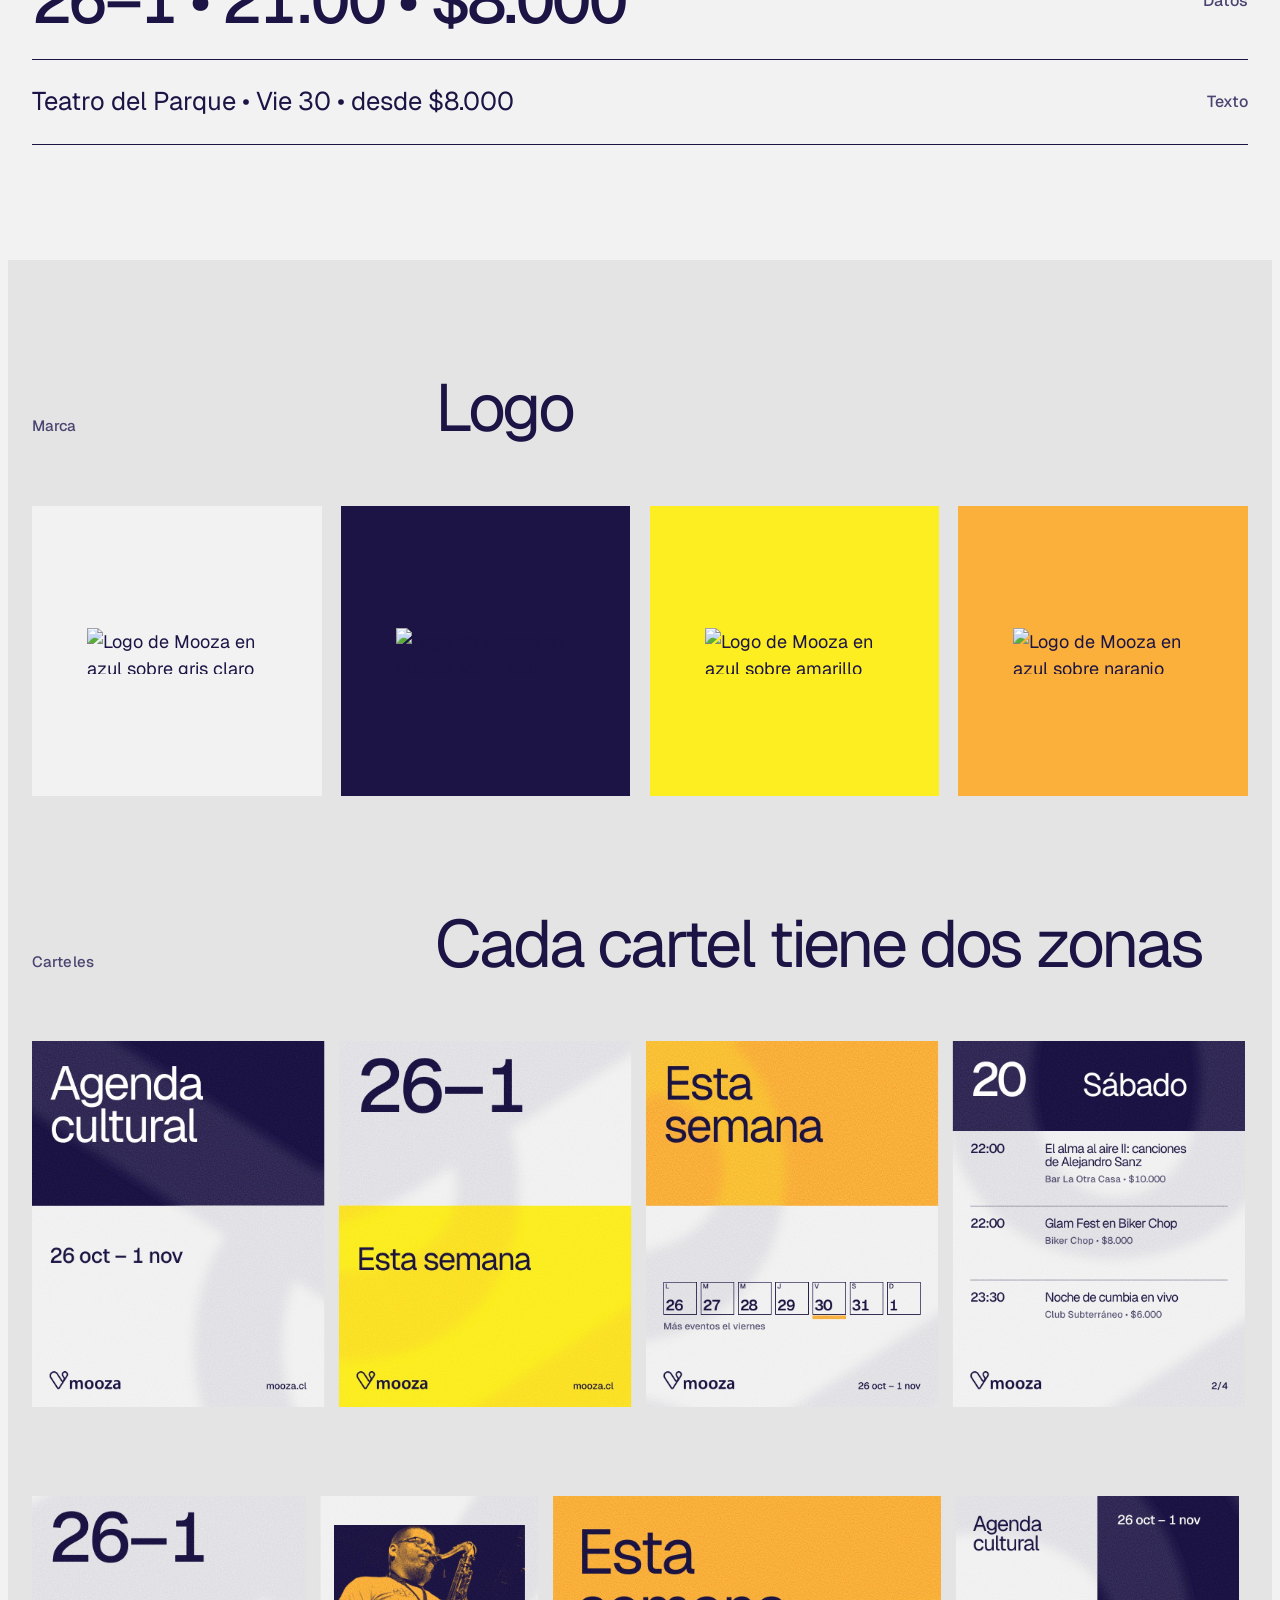
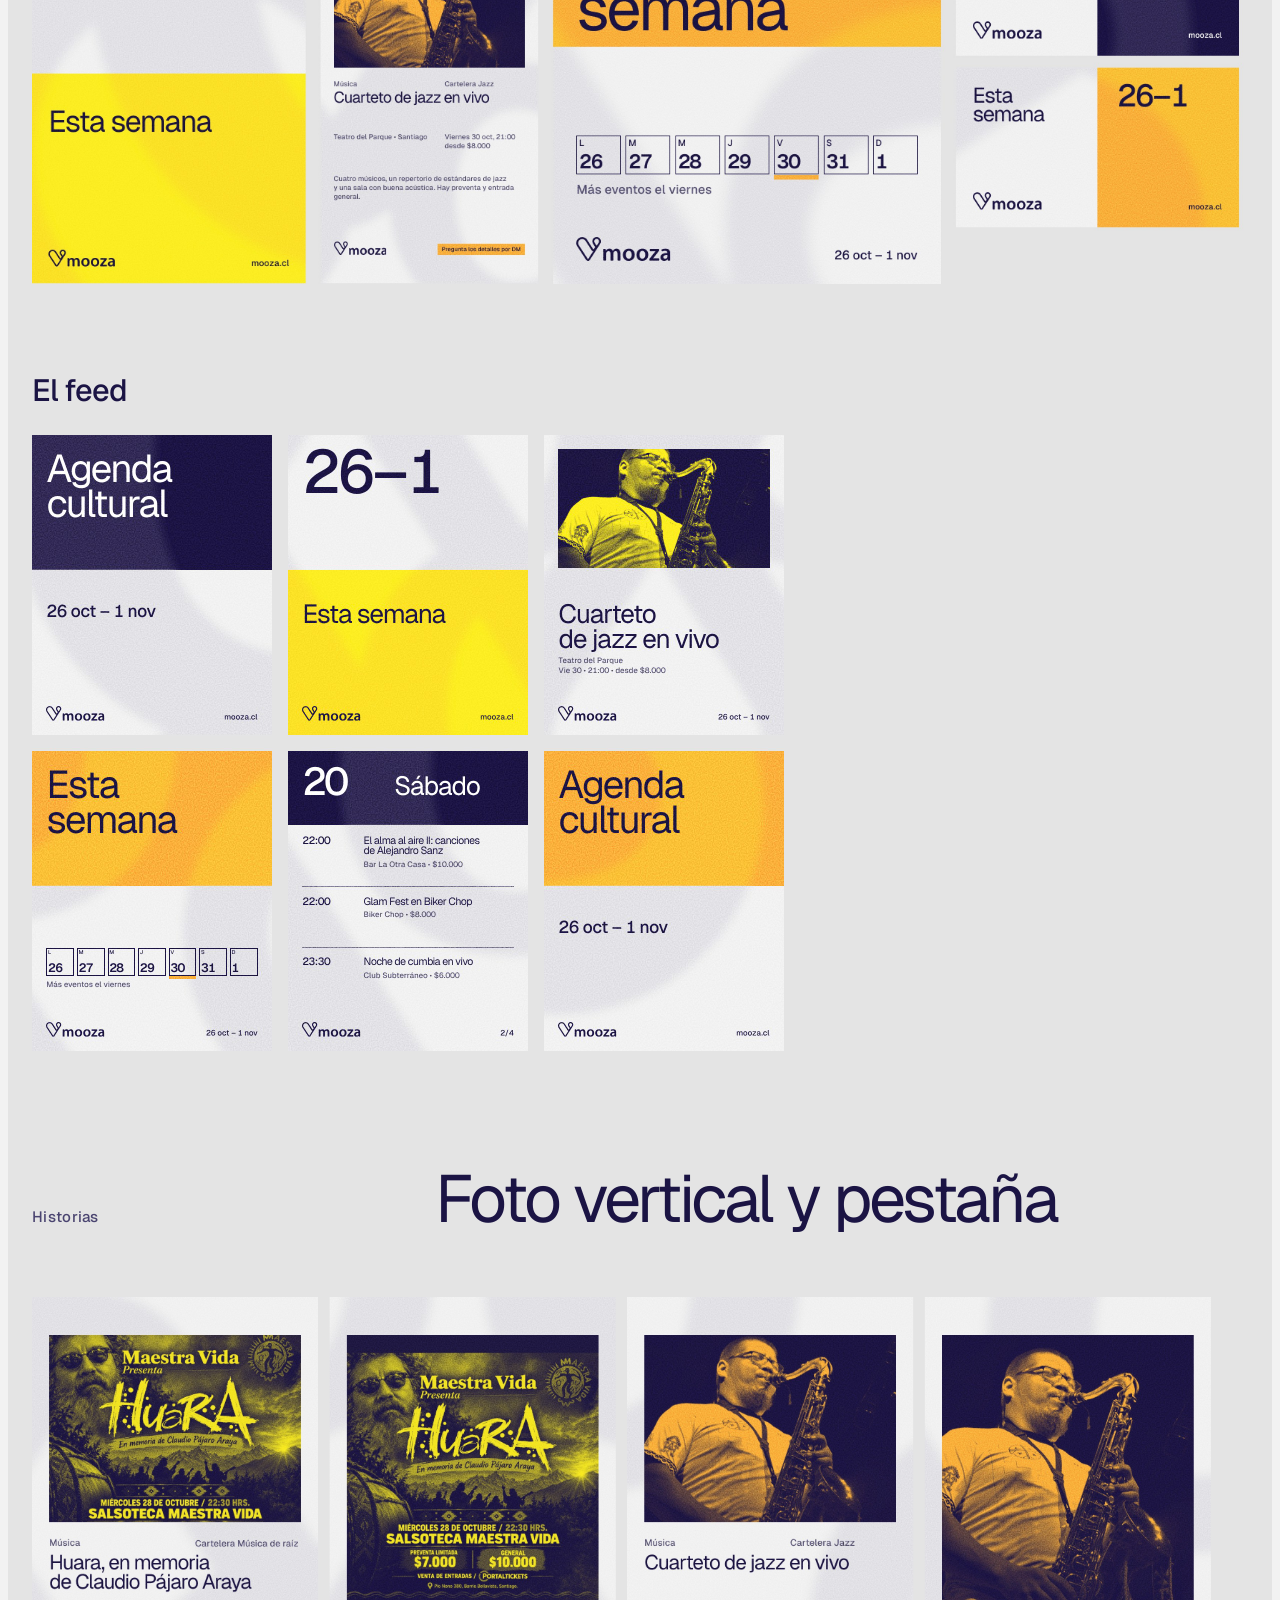
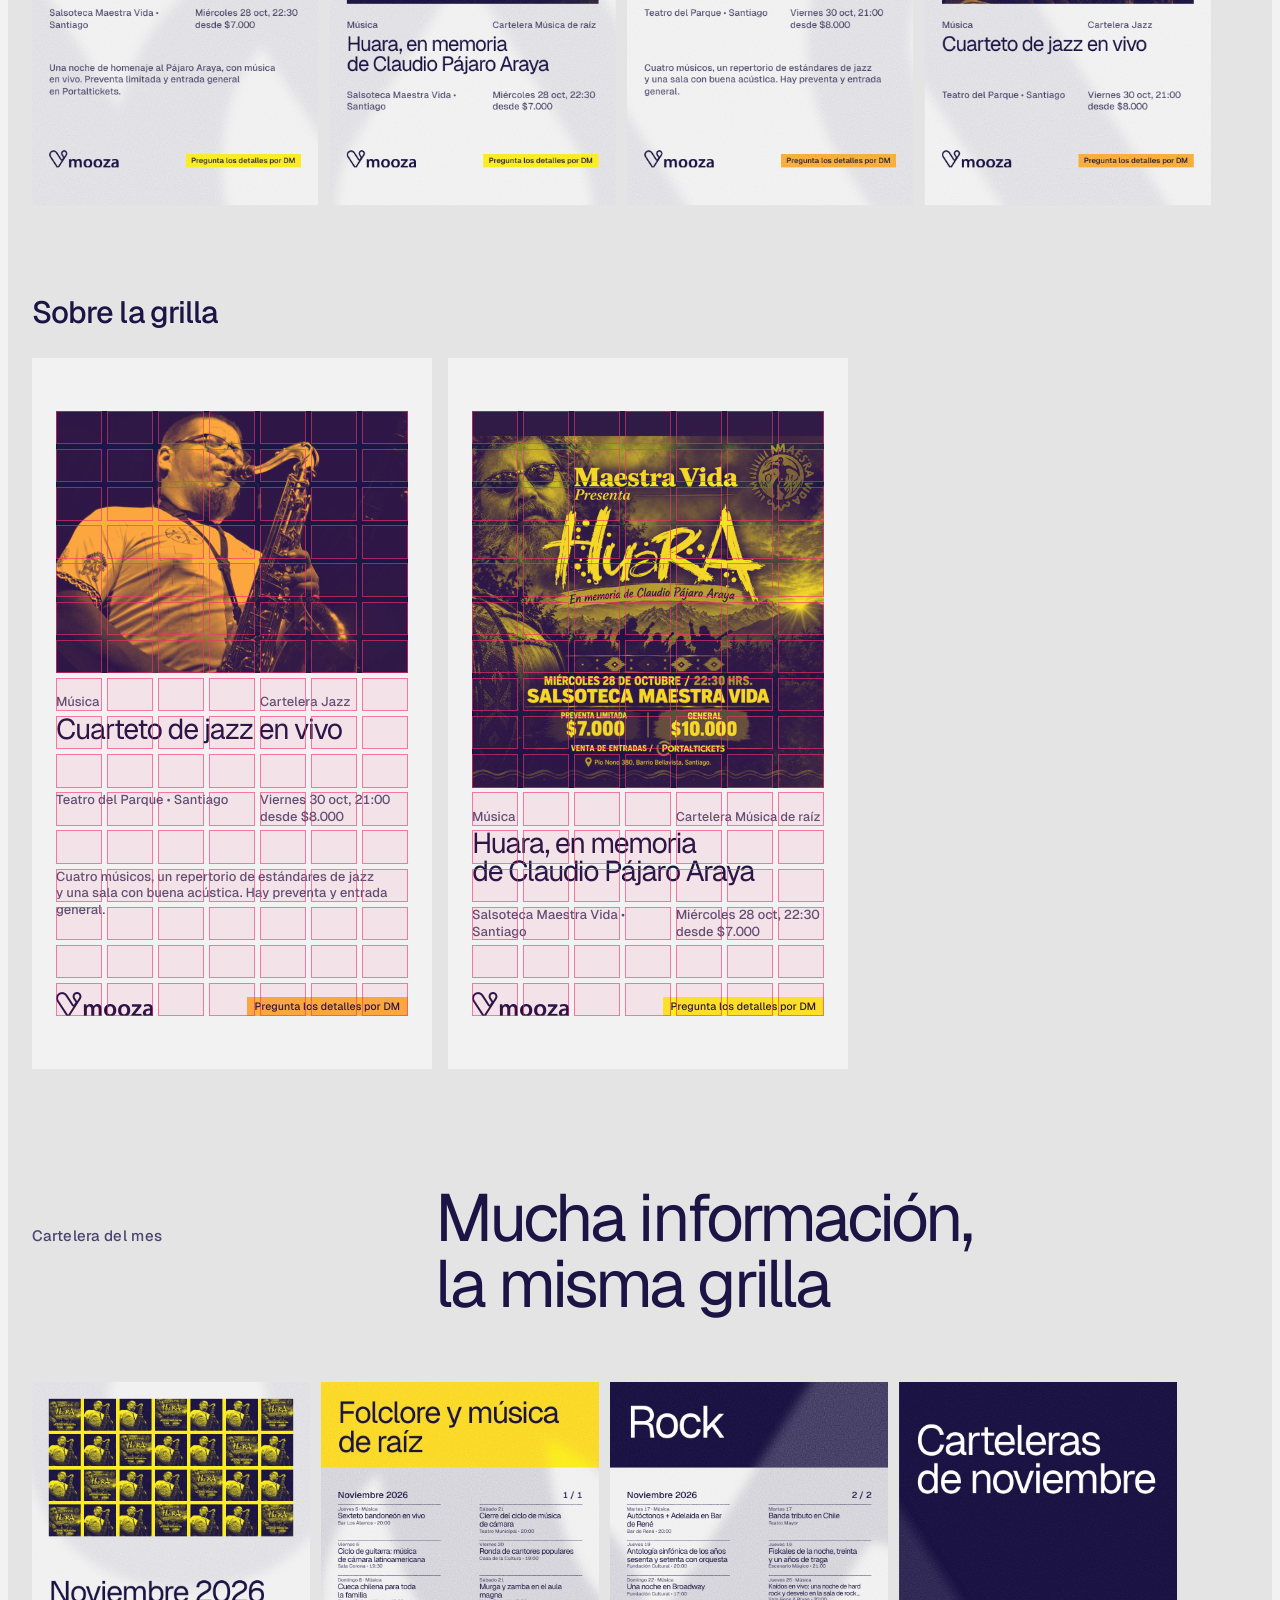
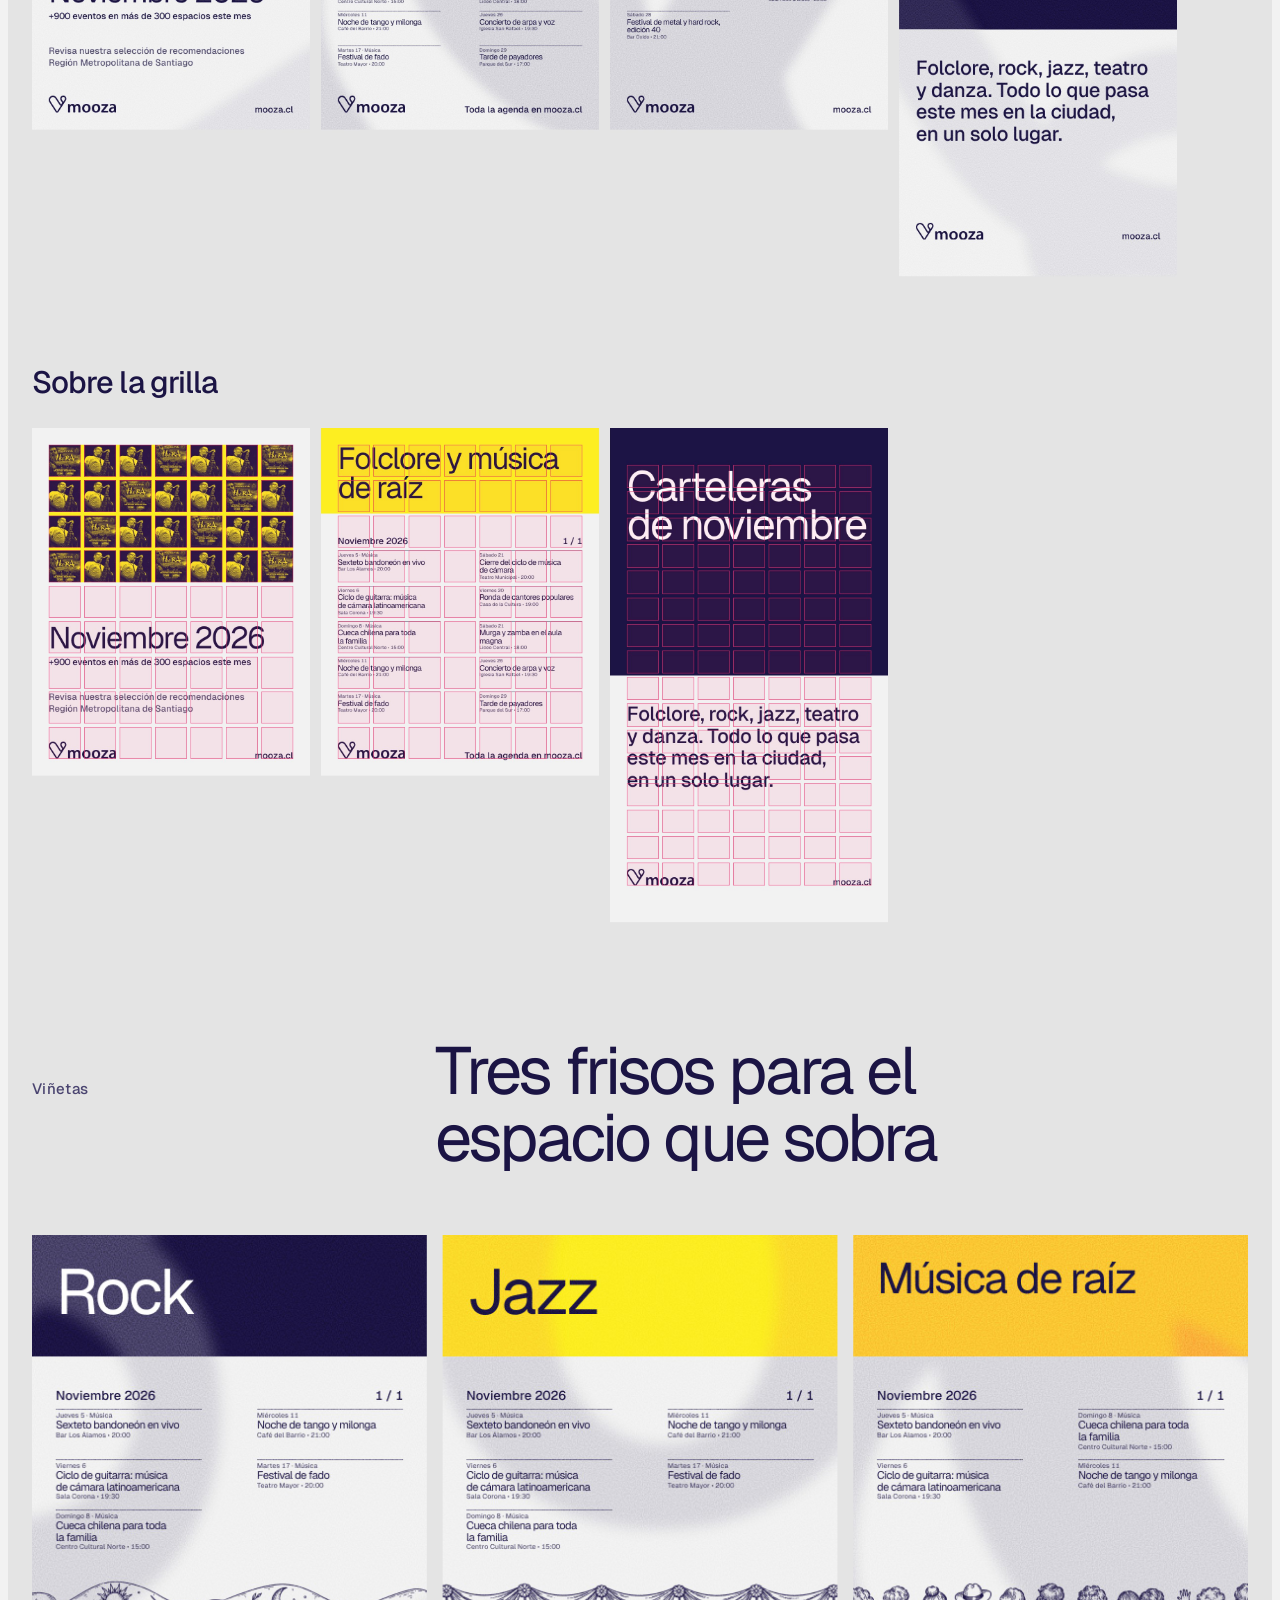
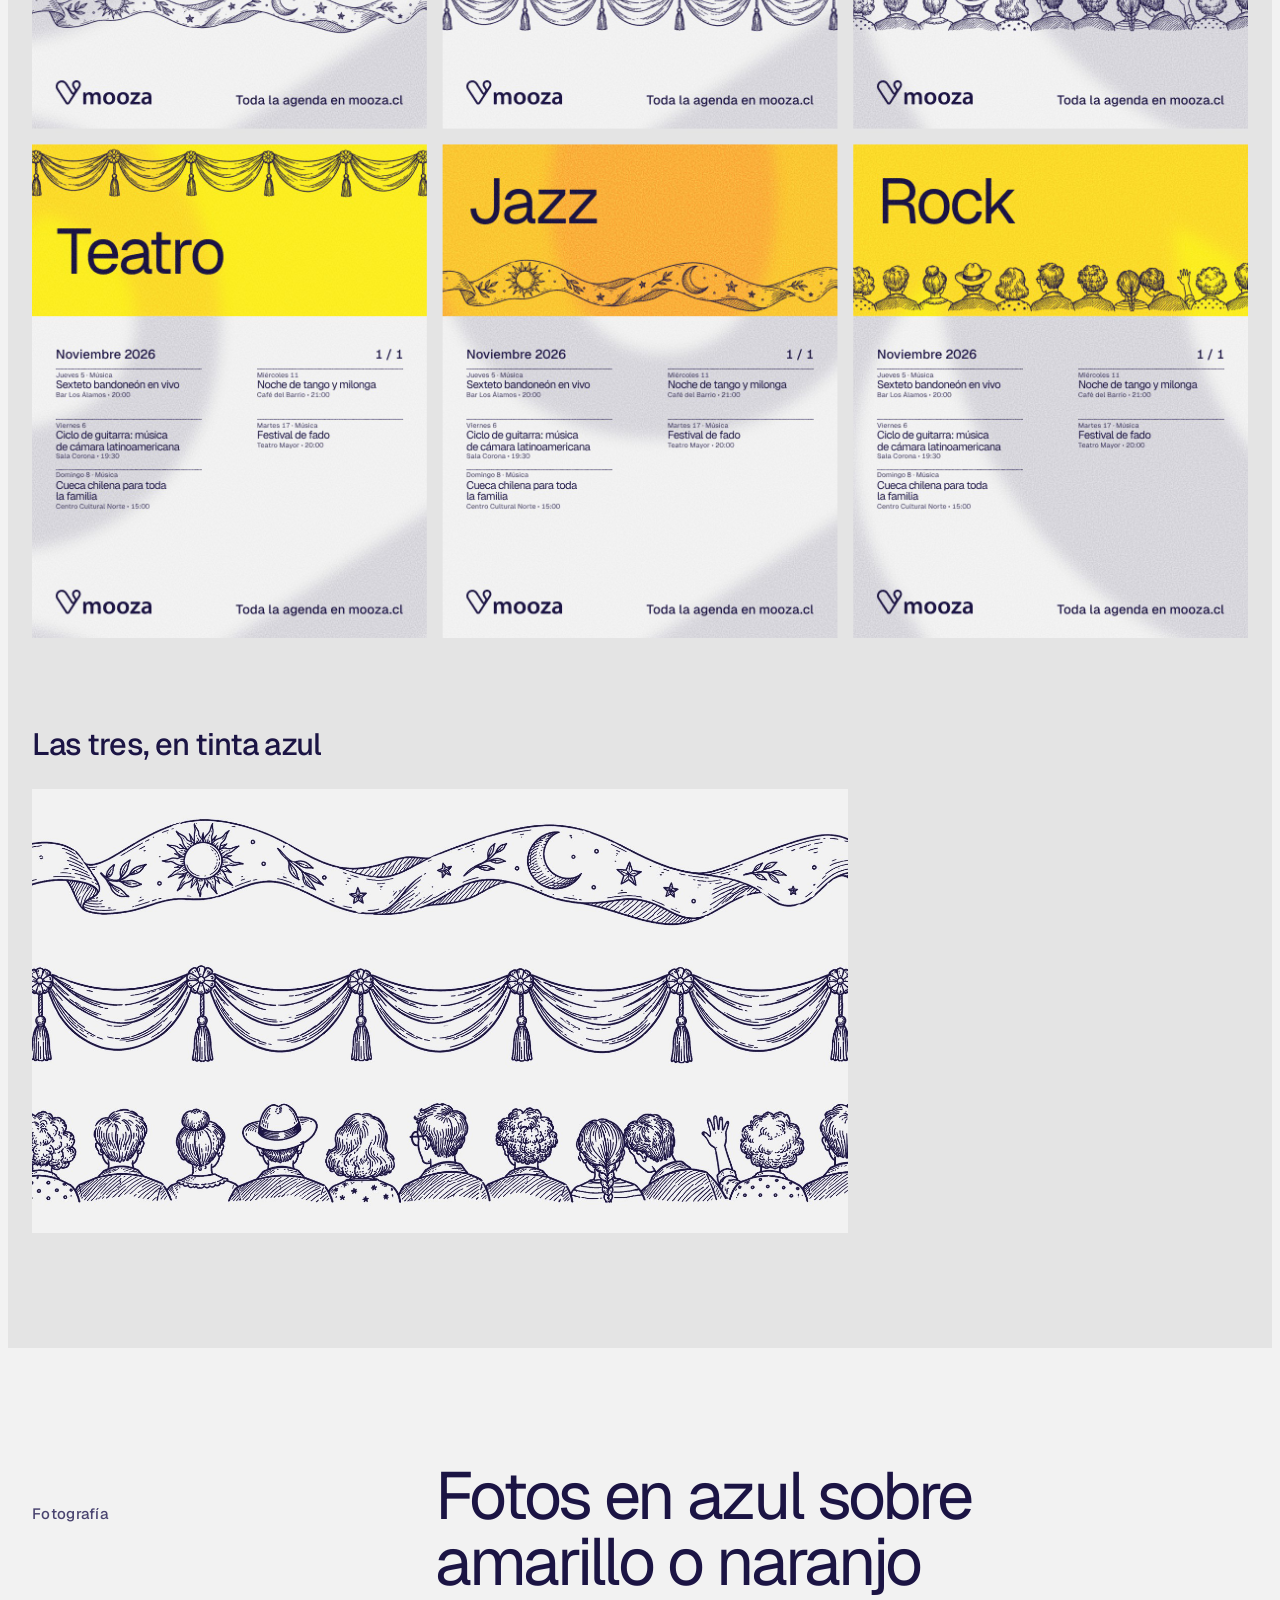
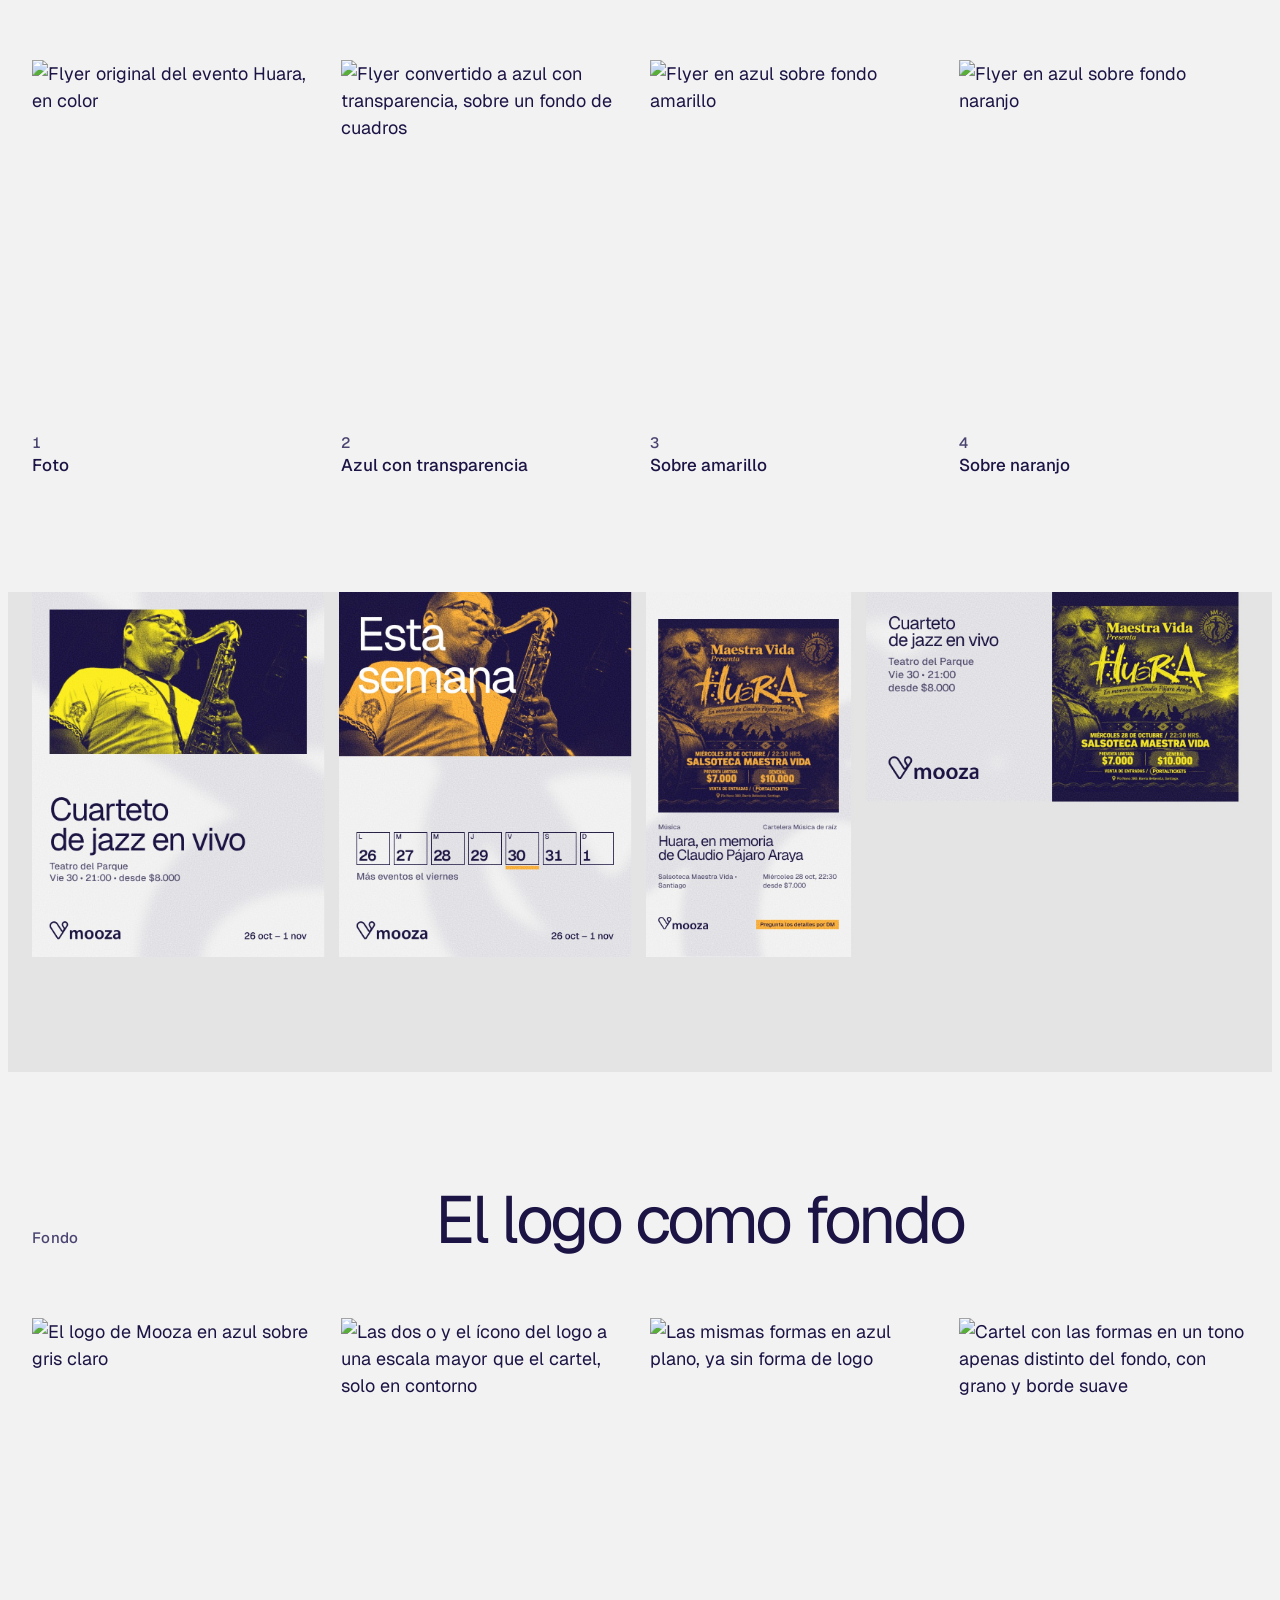
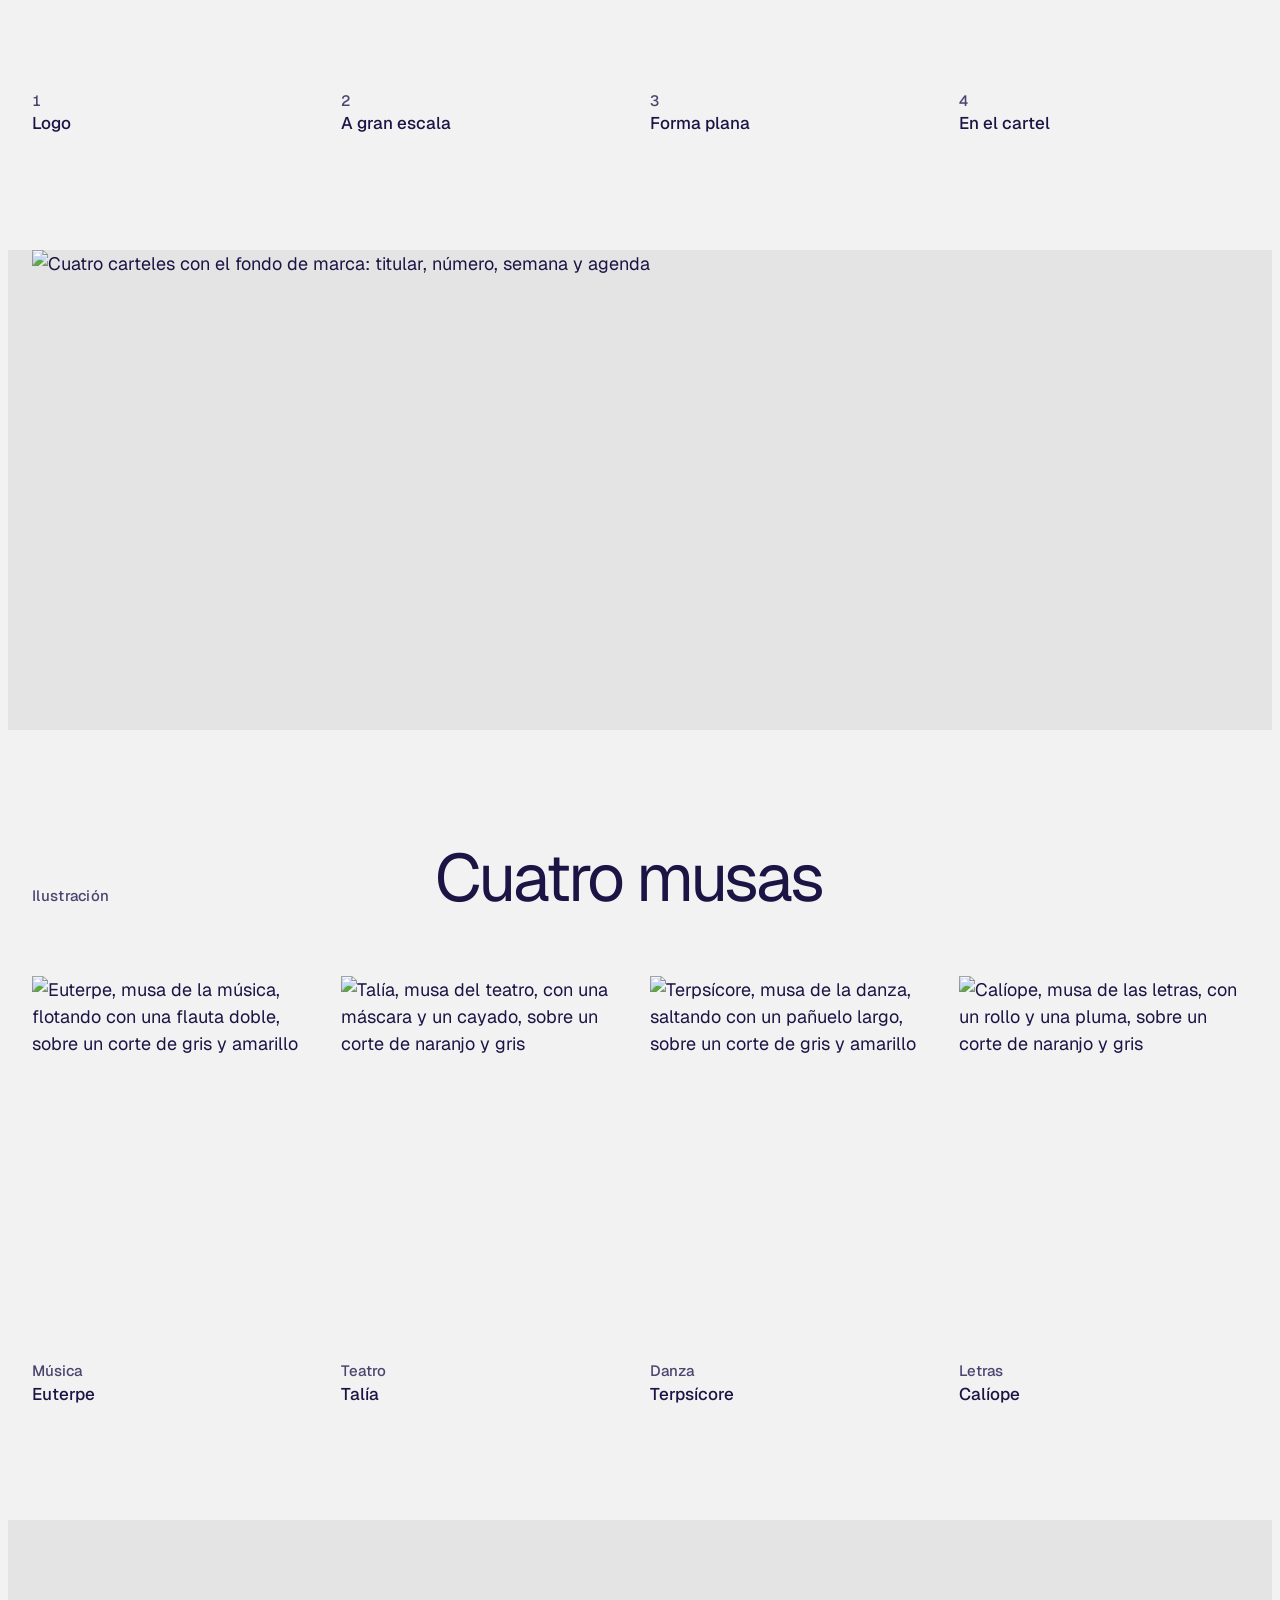
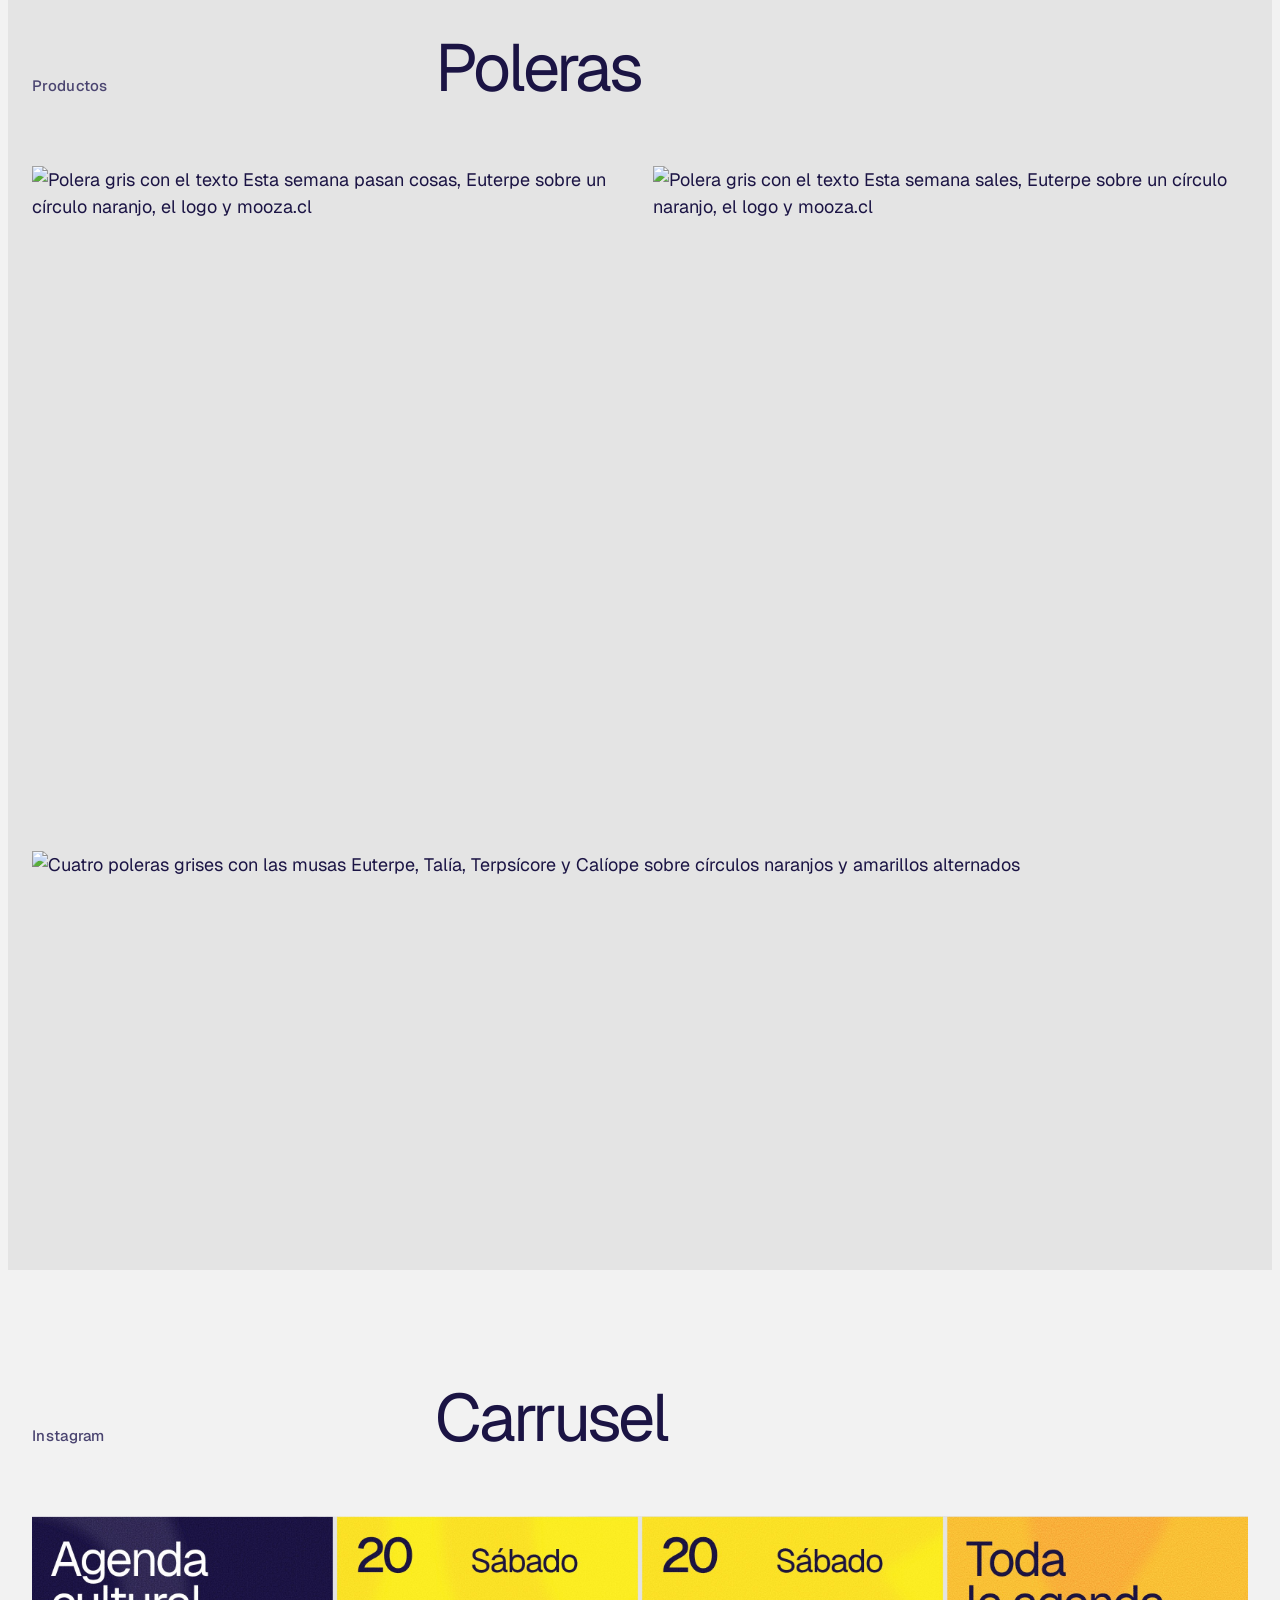
==== commit 9a41331f: "Viñetas: se queda con la cinta, el telón y el público, a sangre y también en el banner Se quita la c" ====
--- a/caso-de-estudio/index.html
+++ b/caso-de-estudio/index.html
@@ -210,11 +210,11 @@
 
 <section class="banda" style="padding-top:0">
   <div class="in">
-    <div class="cab"><span class="eyebrow">Viñetas</span><h2>Cuatro frisos para el espacio que sobra</h2></div>
-    <div class="tira"><img src="img/d-vinetas.jpg" alt="Cuatro láminas de cartelera, cada una con una viñeta distinta entre la lista y el pie: la ciudad, la cinta, el telón y el público" width="2625" height="750"></div>
+    <div class="cab"><span class="eyebrow">Viñetas</span><h2>Tres frisos para el espacio que sobra</h2></div>
+    <div class="tira"><img src="img/d-vinetas.jpg" alt="Seis láminas de cartelera. Arriba, la cinta, el telón y el público sobre el gris. Abajo, el telón colgando del borde de un banner amarillo, la cinta en un banner naranjo y el público sentado en el corte de un banner amarillo" width="2464" height="2032"></div>
     <div class="sep">
-      <div class="sub"><h3>Las cuatro, en tinta azul</h3></div>
-      <img src="img/d-vinetas-hoja.jpg" alt="Las cuatro viñetas: ciudad, cinta, telón y público" style="width:100%;max-width:816px">
+      <div class="sub"><h3>Las tres, en tinta azul</h3></div>
+      <img src="img/d-vinetas-hoja.jpg" alt="Las tres viñetas: cinta, telón y público" style="width:100%;max-width:816px">
     </div>
   </div>
 </section>
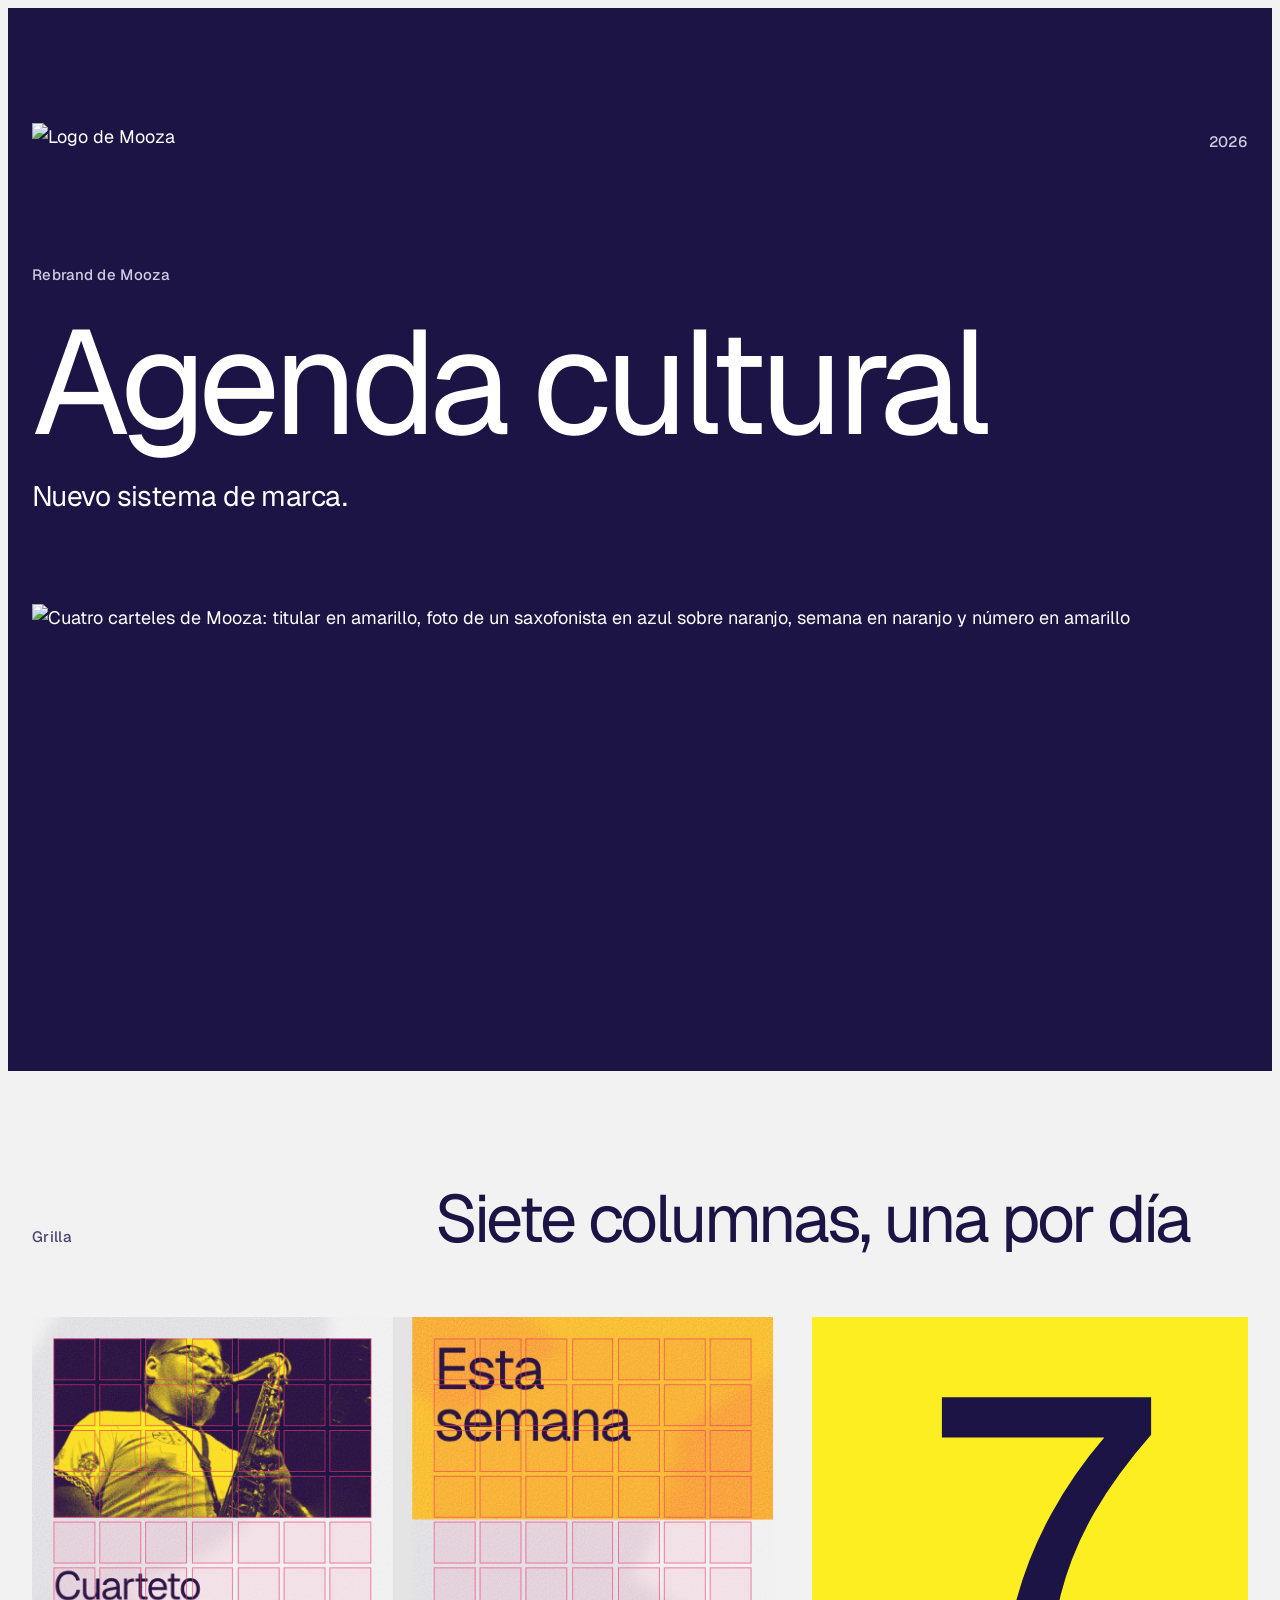
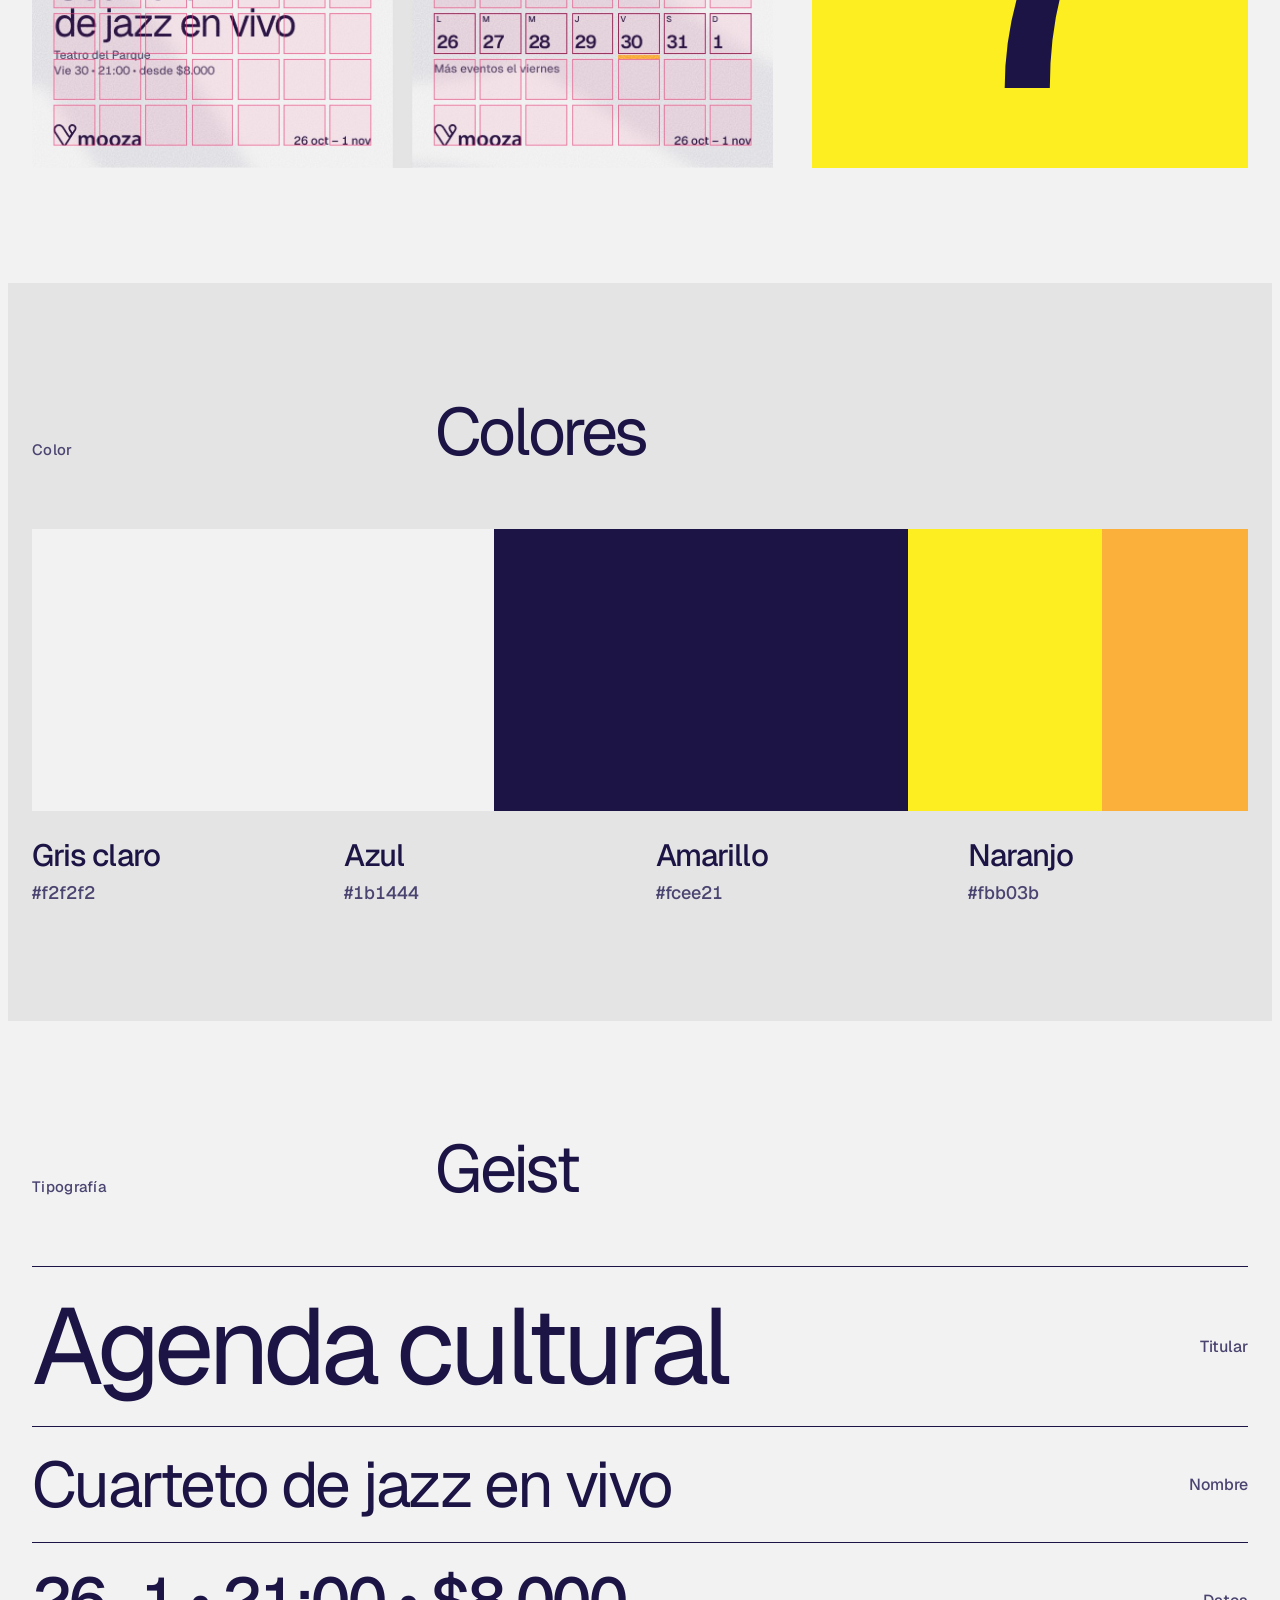
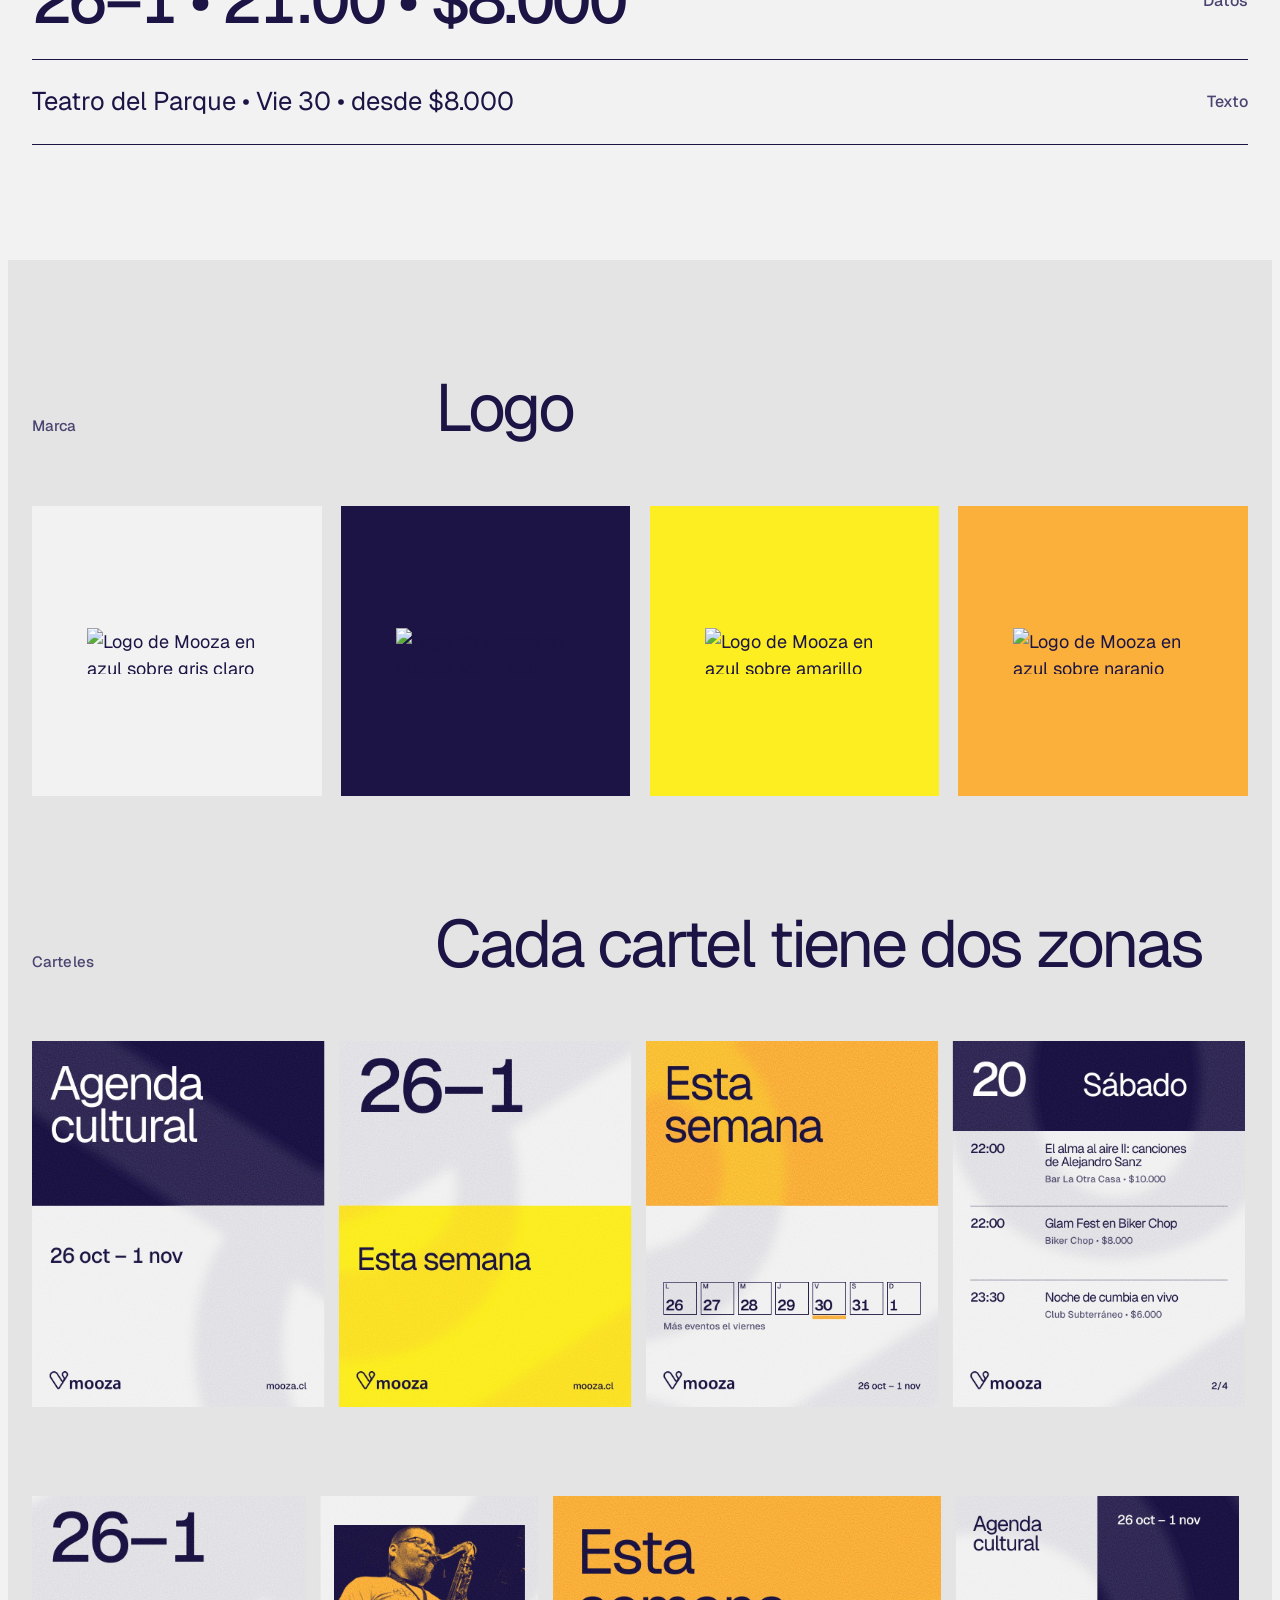
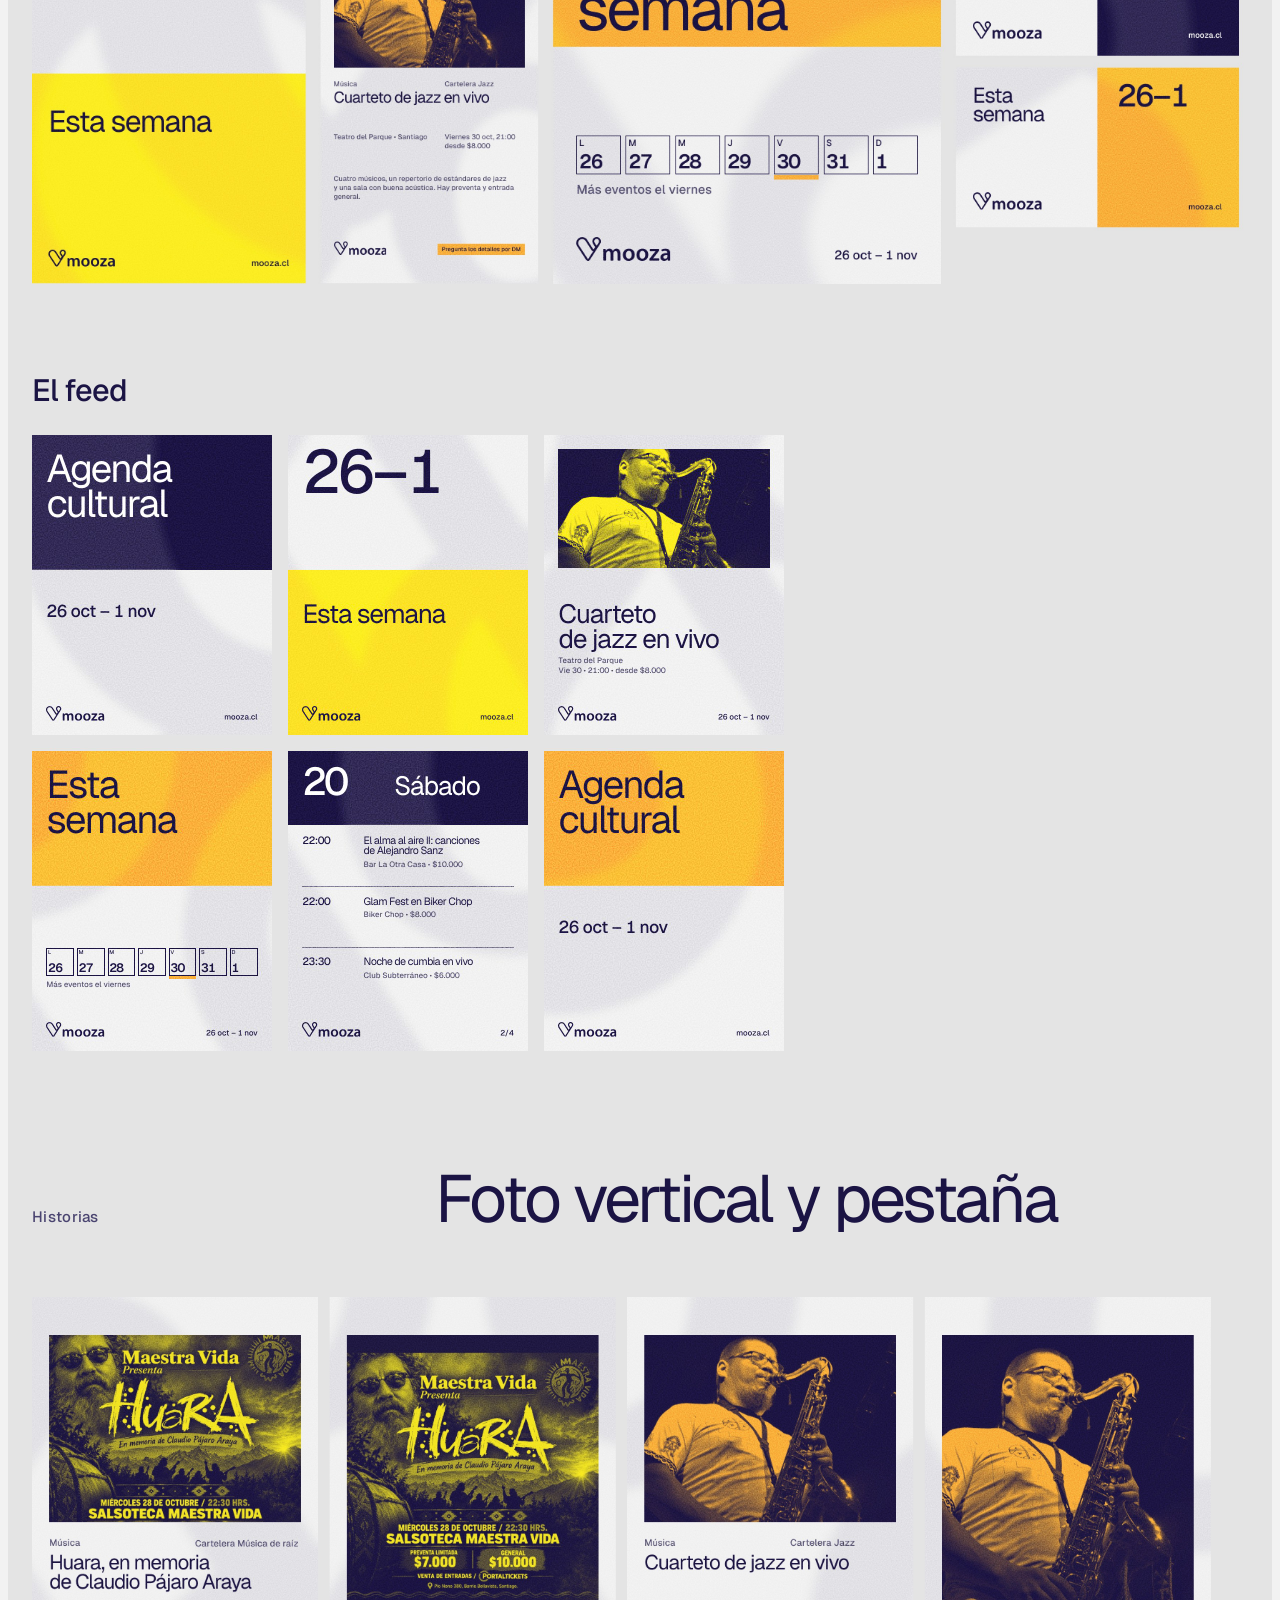
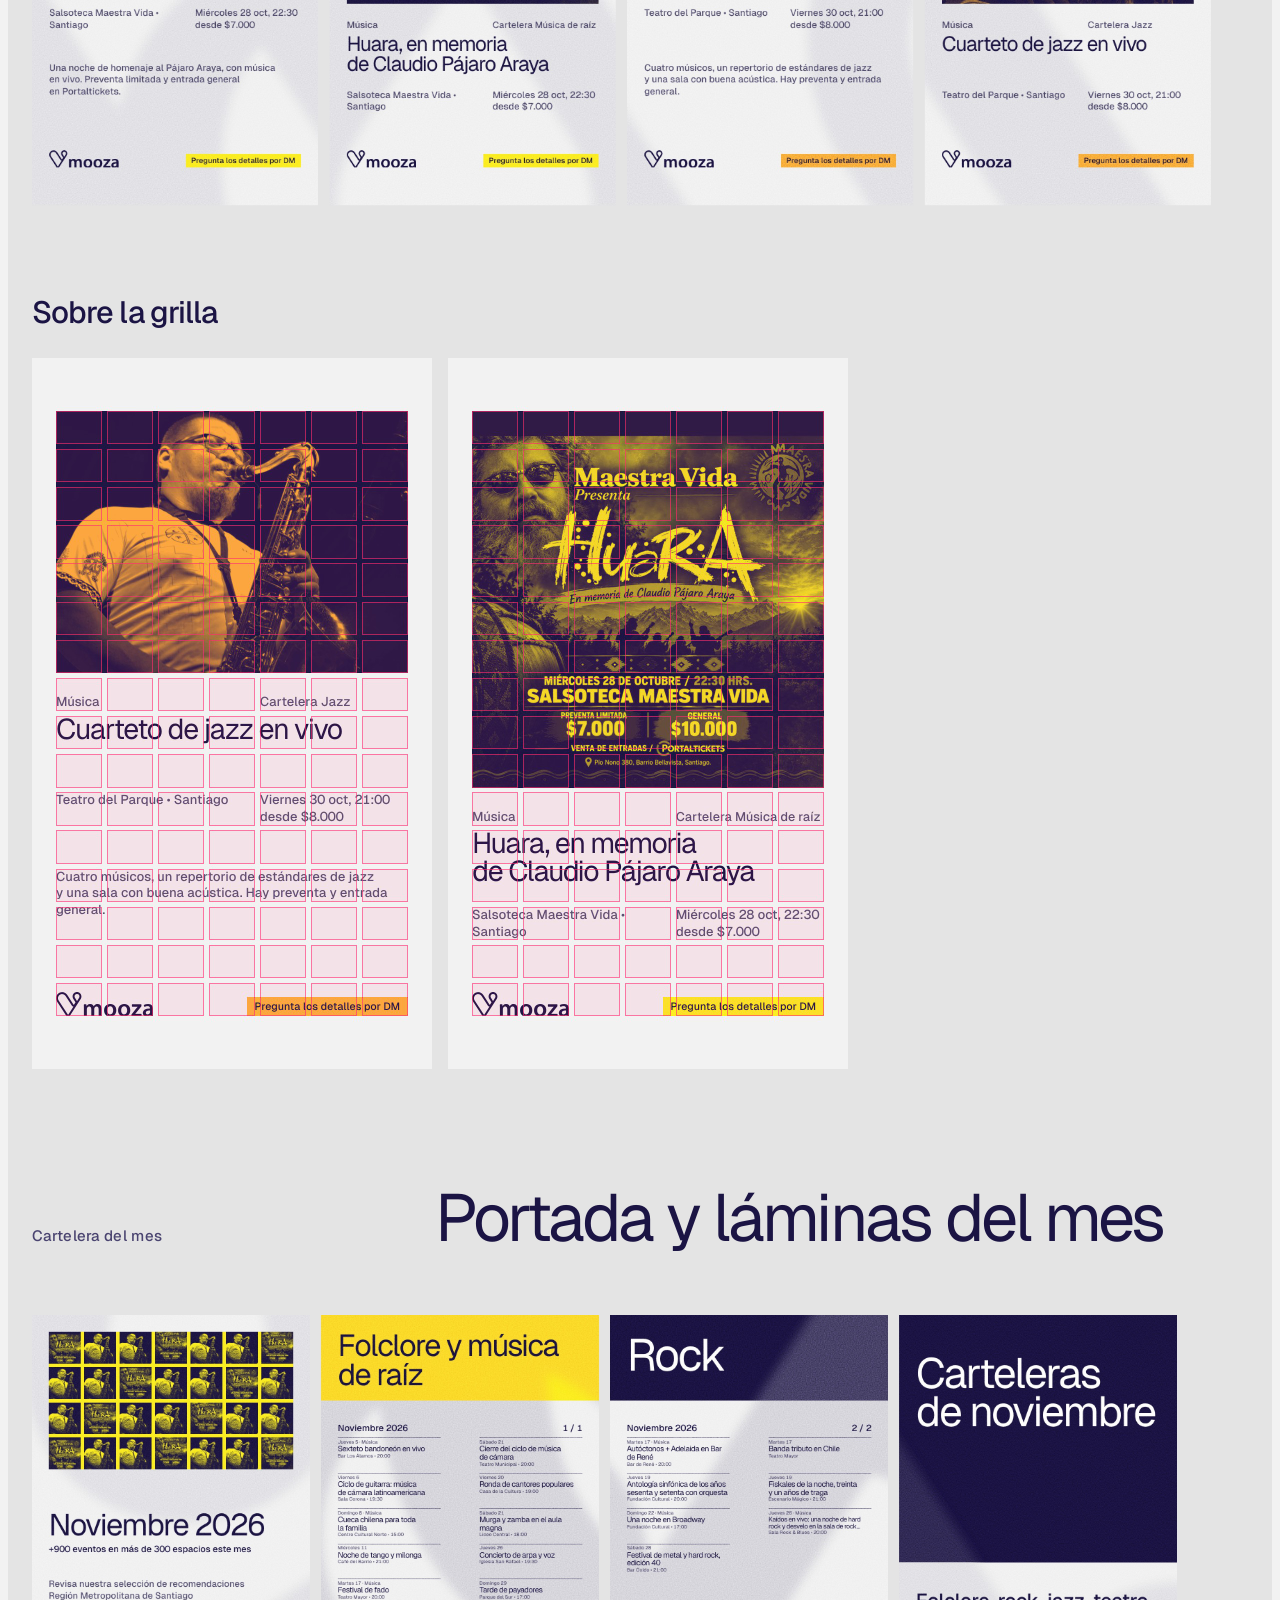
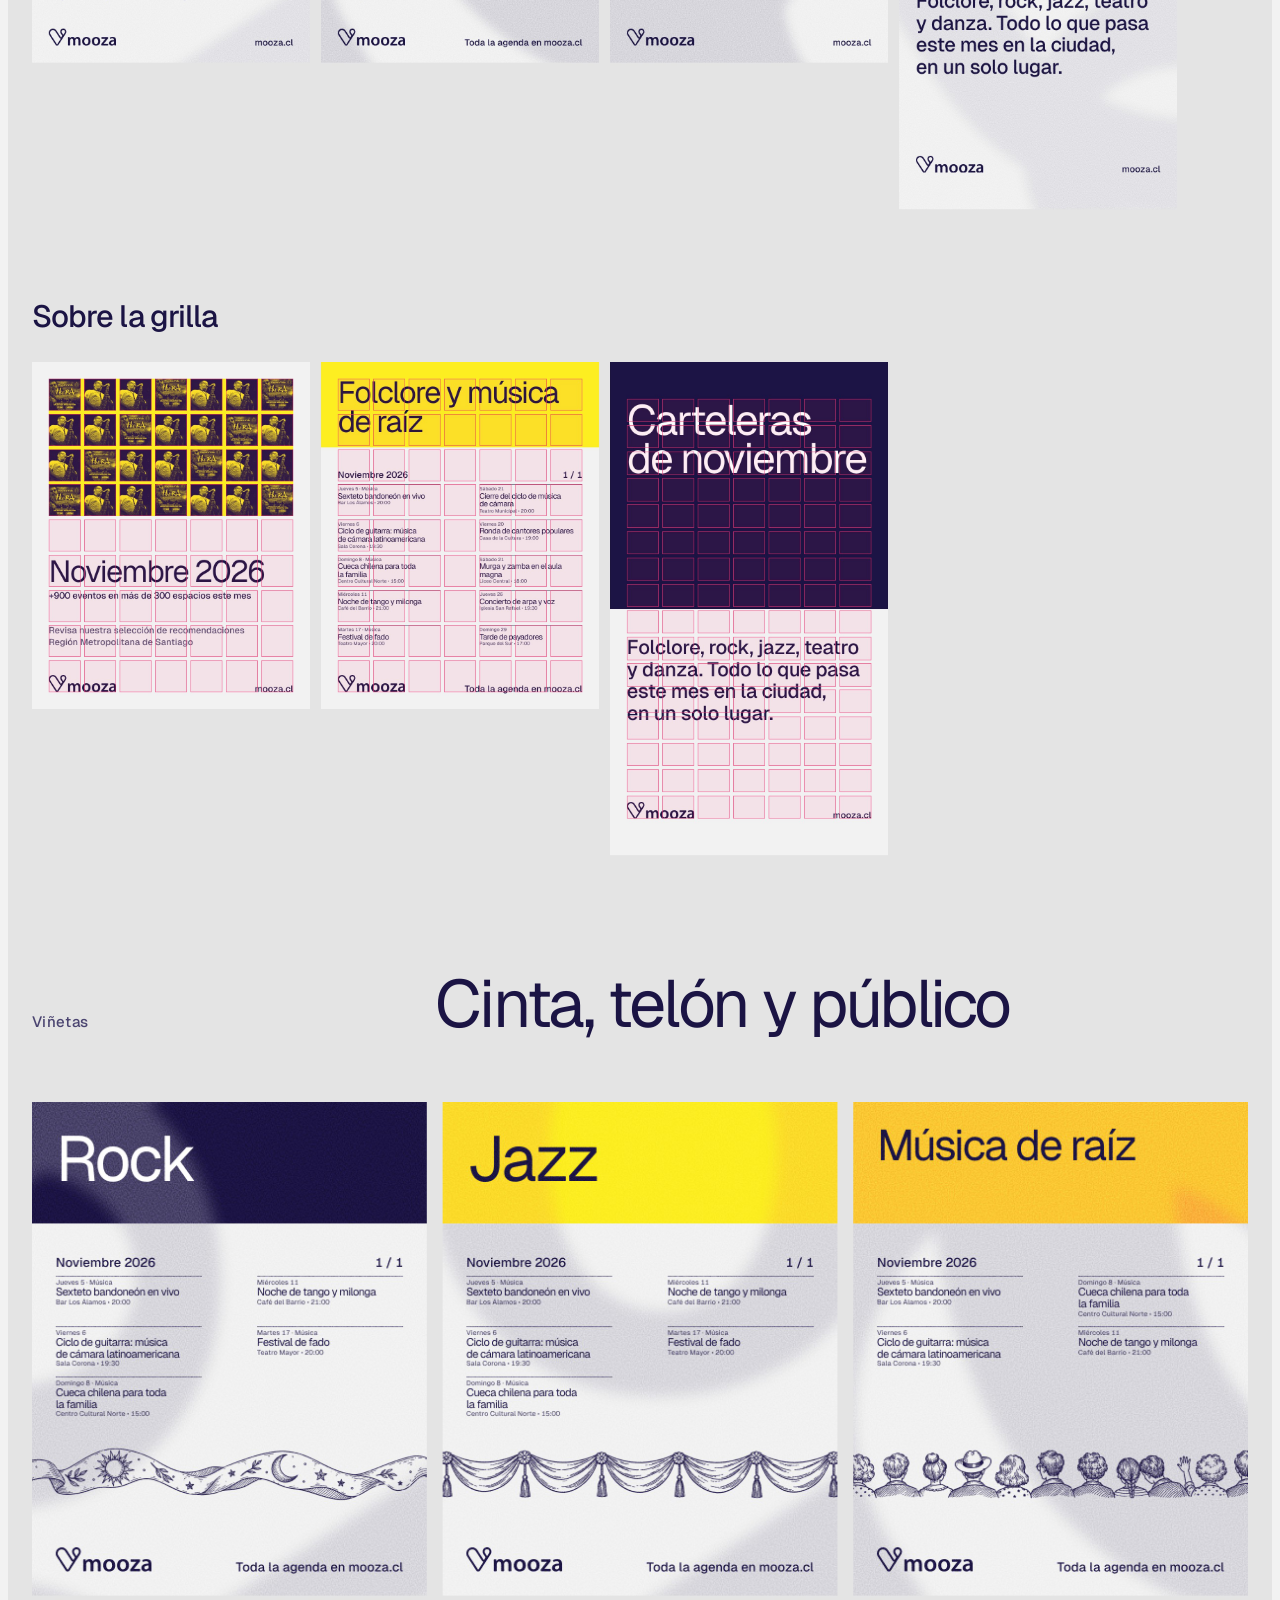
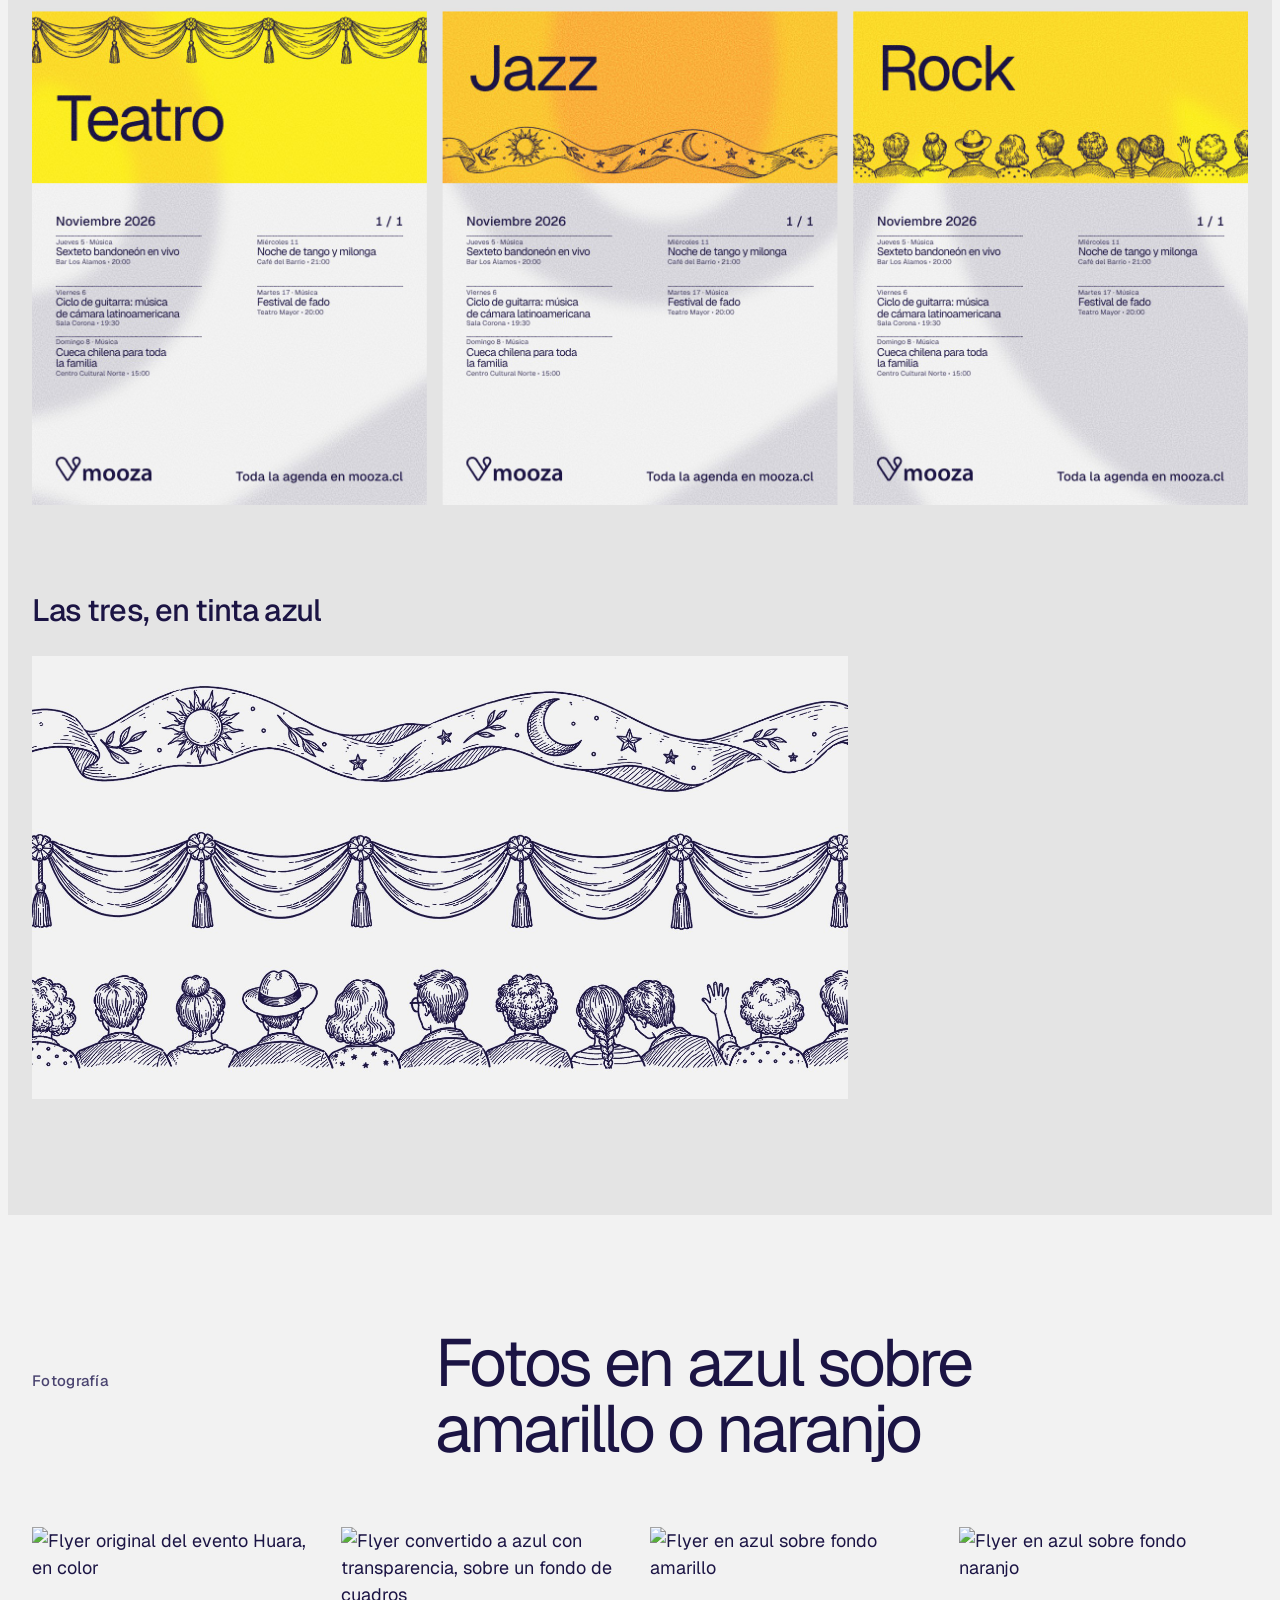
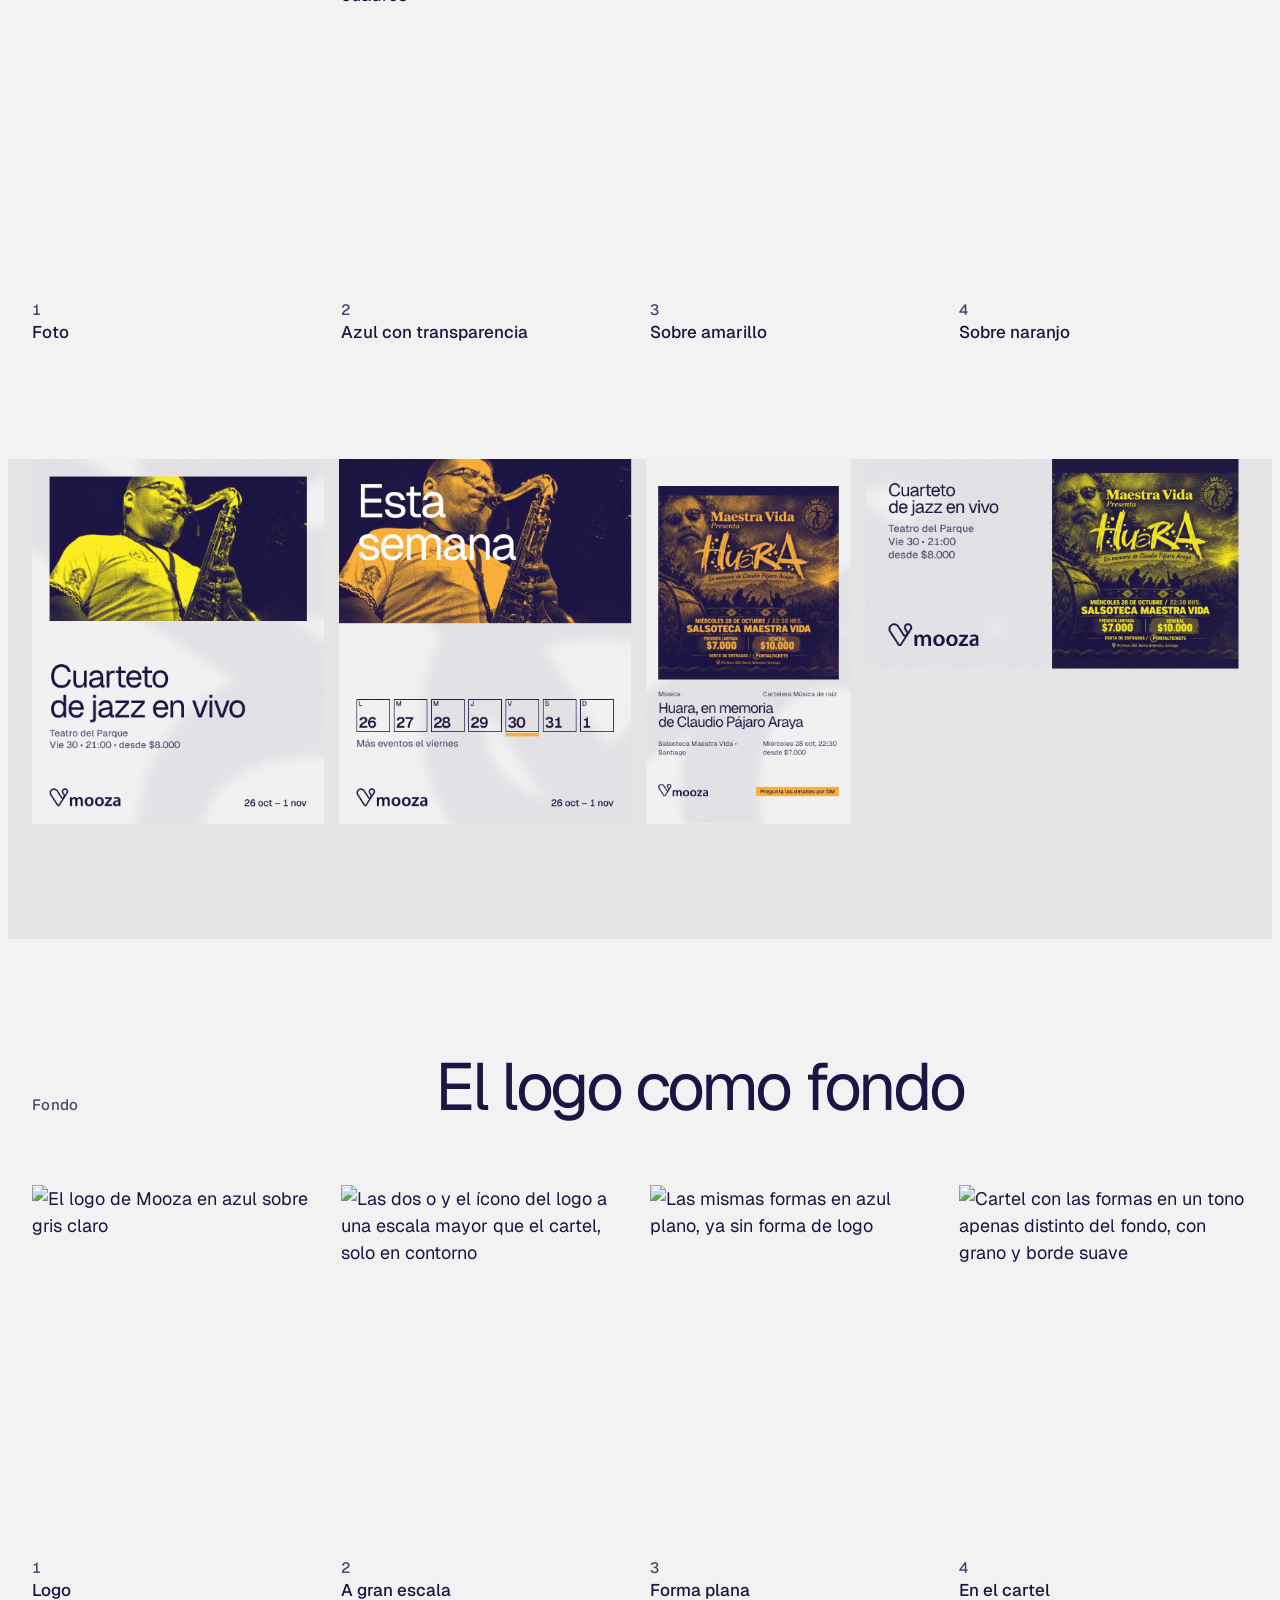
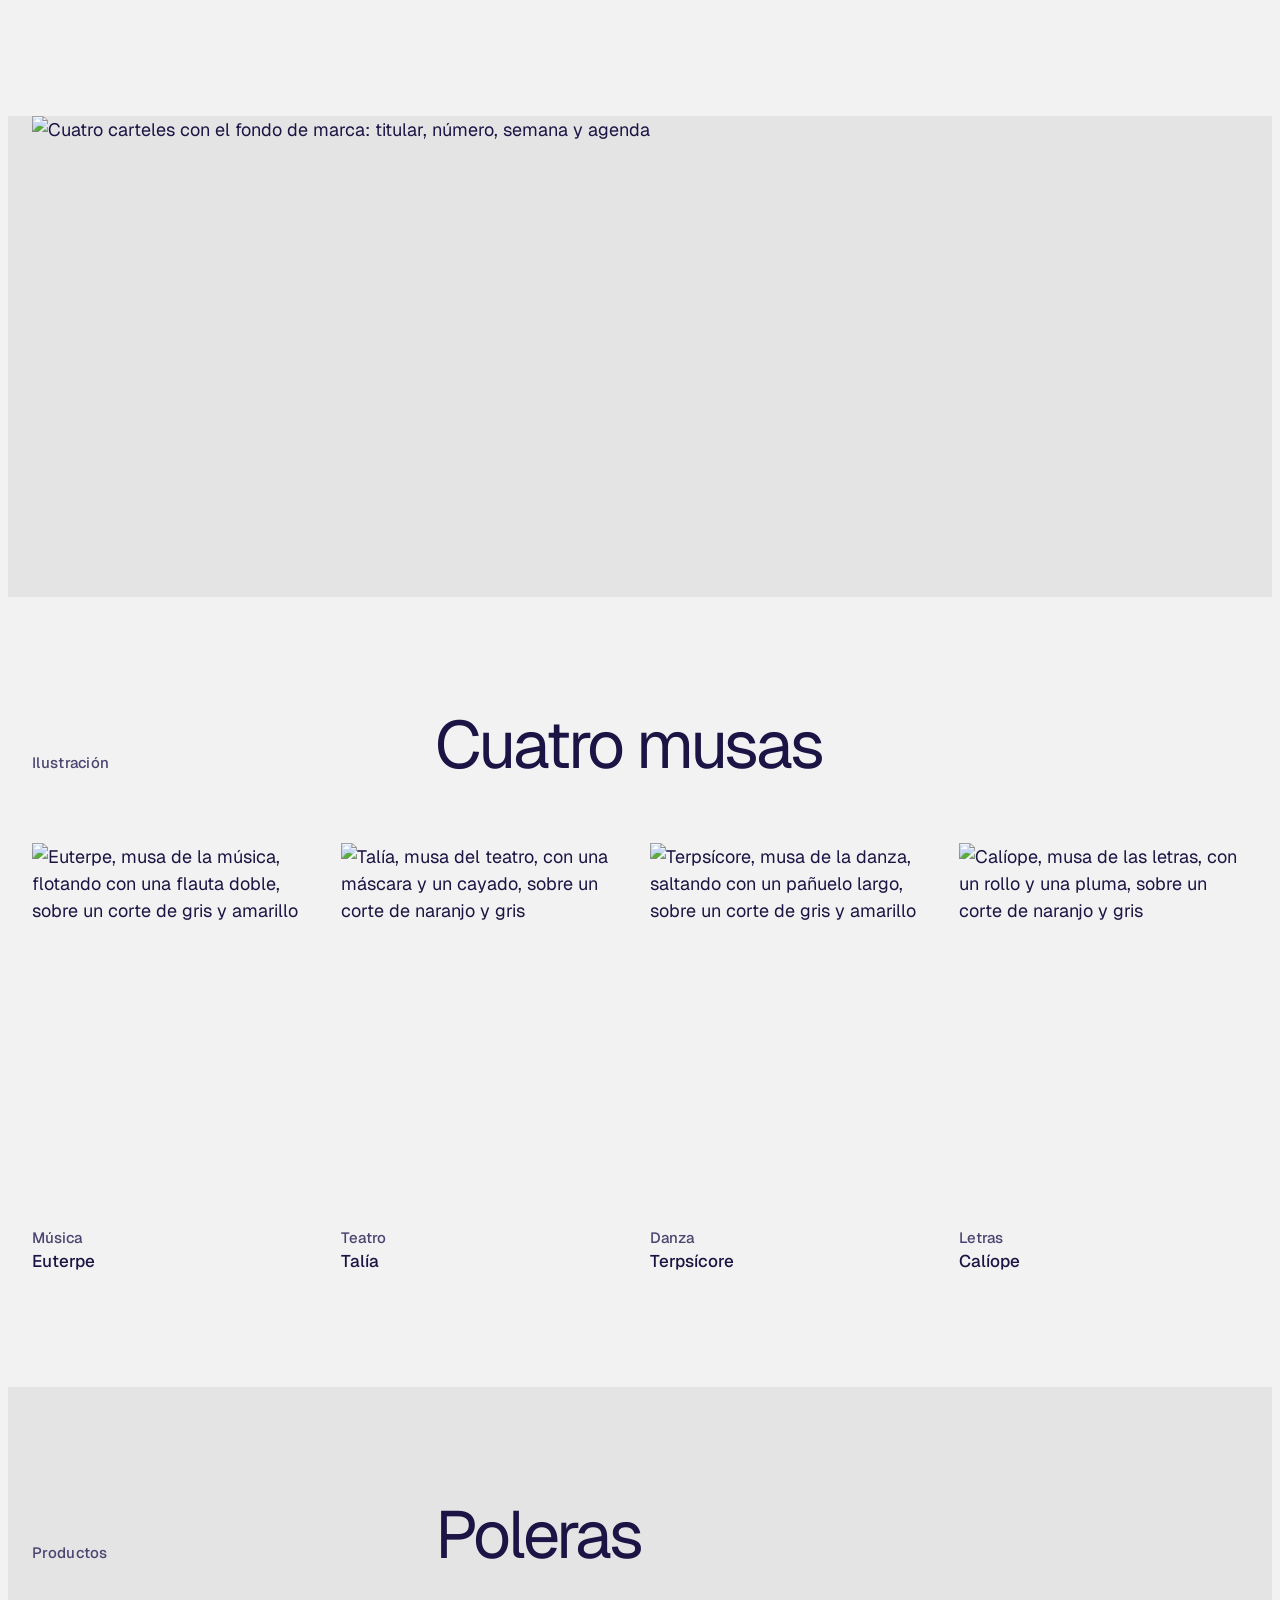
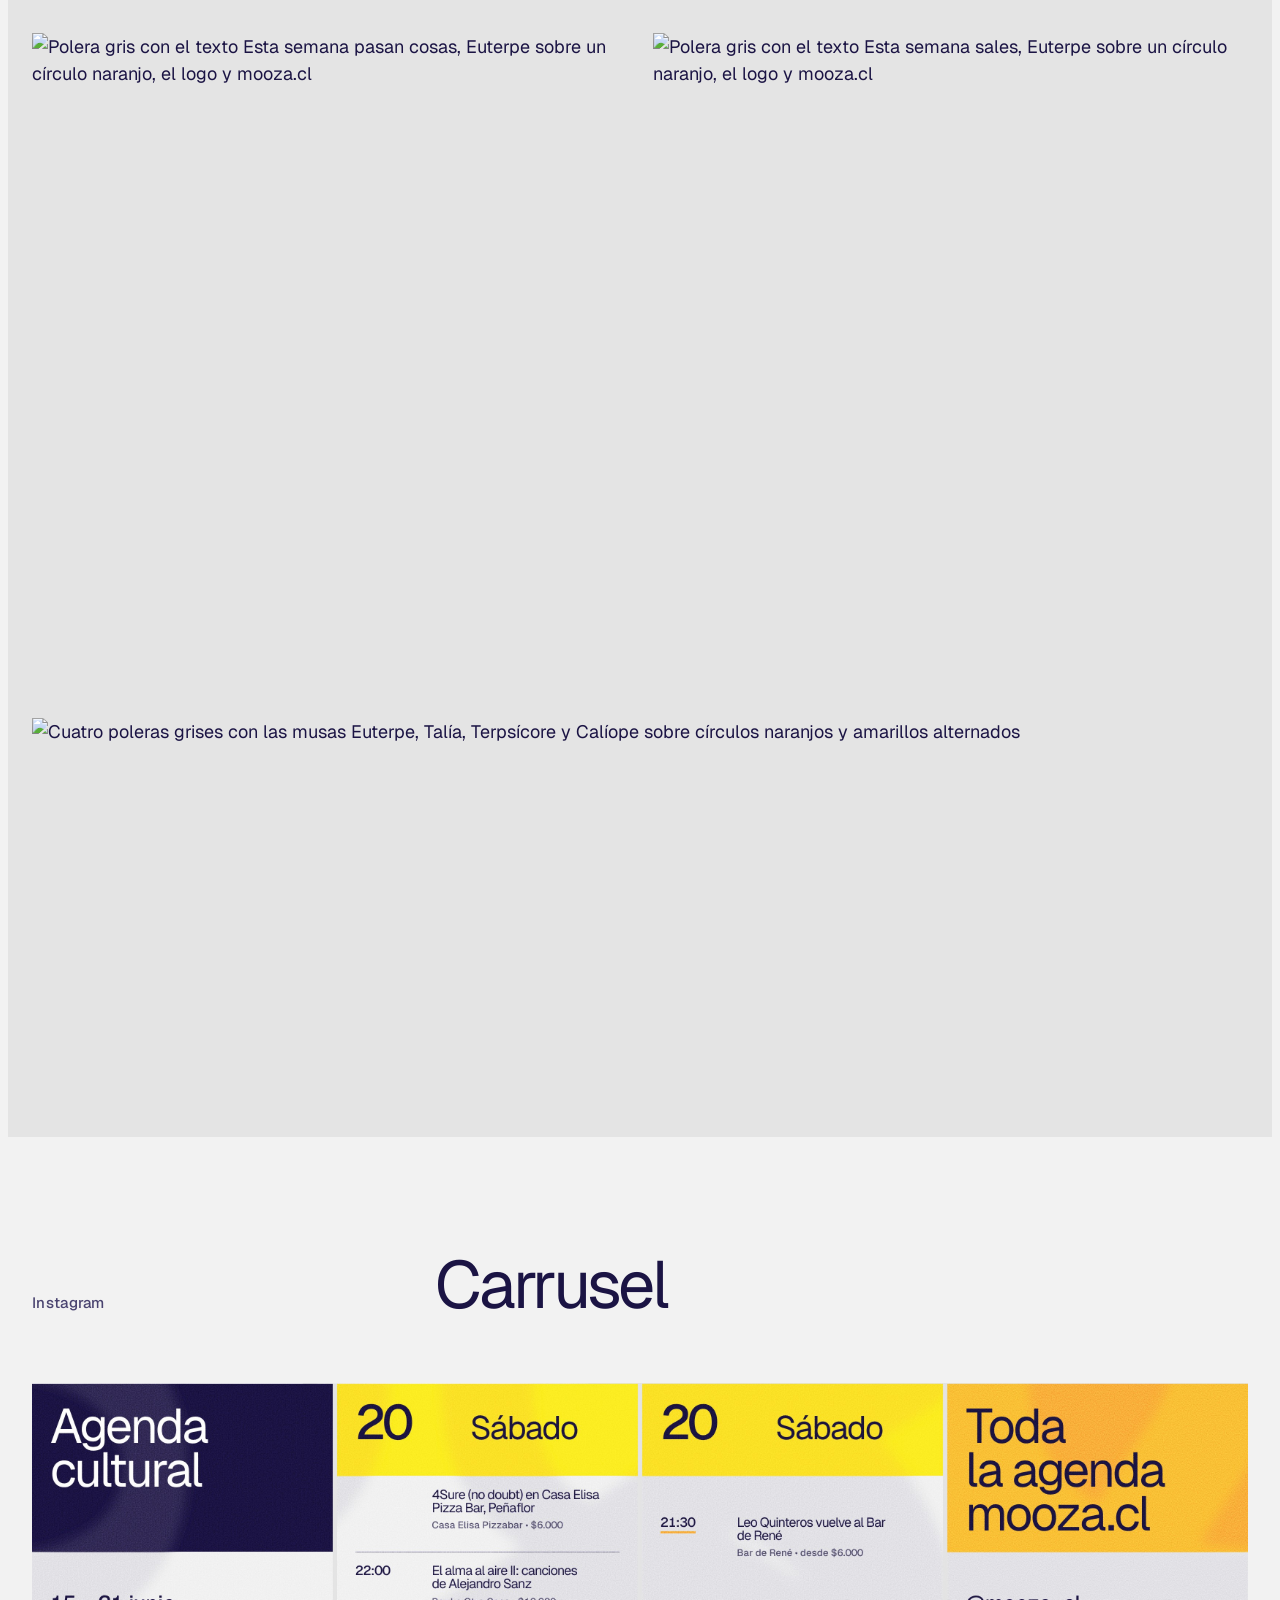
==== commit e874a226: "Títulos más neutros en las secciones de cartelera y viñetas Co-Authored-By: Claude Sonnet 5.5 <norep" ====
--- a/caso-de-estudio/index.html
+++ b/caso-de-estudio/index.html
@@ -199,7 +199,7 @@
 
 <section class="banda" style="padding-top:0">
   <div class="in">
-    <div class="cab"><span class="eyebrow">Cartelera del mes</span><h2>Mucha información, la misma grilla</h2></div>
+    <div class="cab"><span class="eyebrow">Cartelera del mes</span><h2>Portada y láminas del mes</h2></div>
     <div class="tira"><img src="img/d-cartelera.jpg" alt="Portada del mes con mosaico de fotos, lámina de cartelera sobre amarillo, lámina sobre azul e historia editorial en 9:16" width="3500" height="1424"></div>
     <div class="sep">
       <div class="sub"><h3>Sobre la grilla</h3></div>
@@ -210,7 +210,7 @@
 
 <section class="banda" style="padding-top:0">
   <div class="in">
-    <div class="cab"><span class="eyebrow">Viñetas</span><h2>Tres frisos para el espacio que sobra</h2></div>
+    <div class="cab"><span class="eyebrow">Viñetas</span><h2>Cinta, telón y público</h2></div>
     <div class="tira"><img src="img/d-vinetas.jpg" alt="Seis láminas de cartelera. Arriba, la cinta, el telón y el público sobre el gris. Abajo, el telón colgando del borde de un banner amarillo, la cinta en un banner naranjo y el público sentado en el corte de un banner amarillo" width="2464" height="2032"></div>
     <div class="sep">
       <div class="sub"><h3>Las tres, en tinta azul</h3></div>
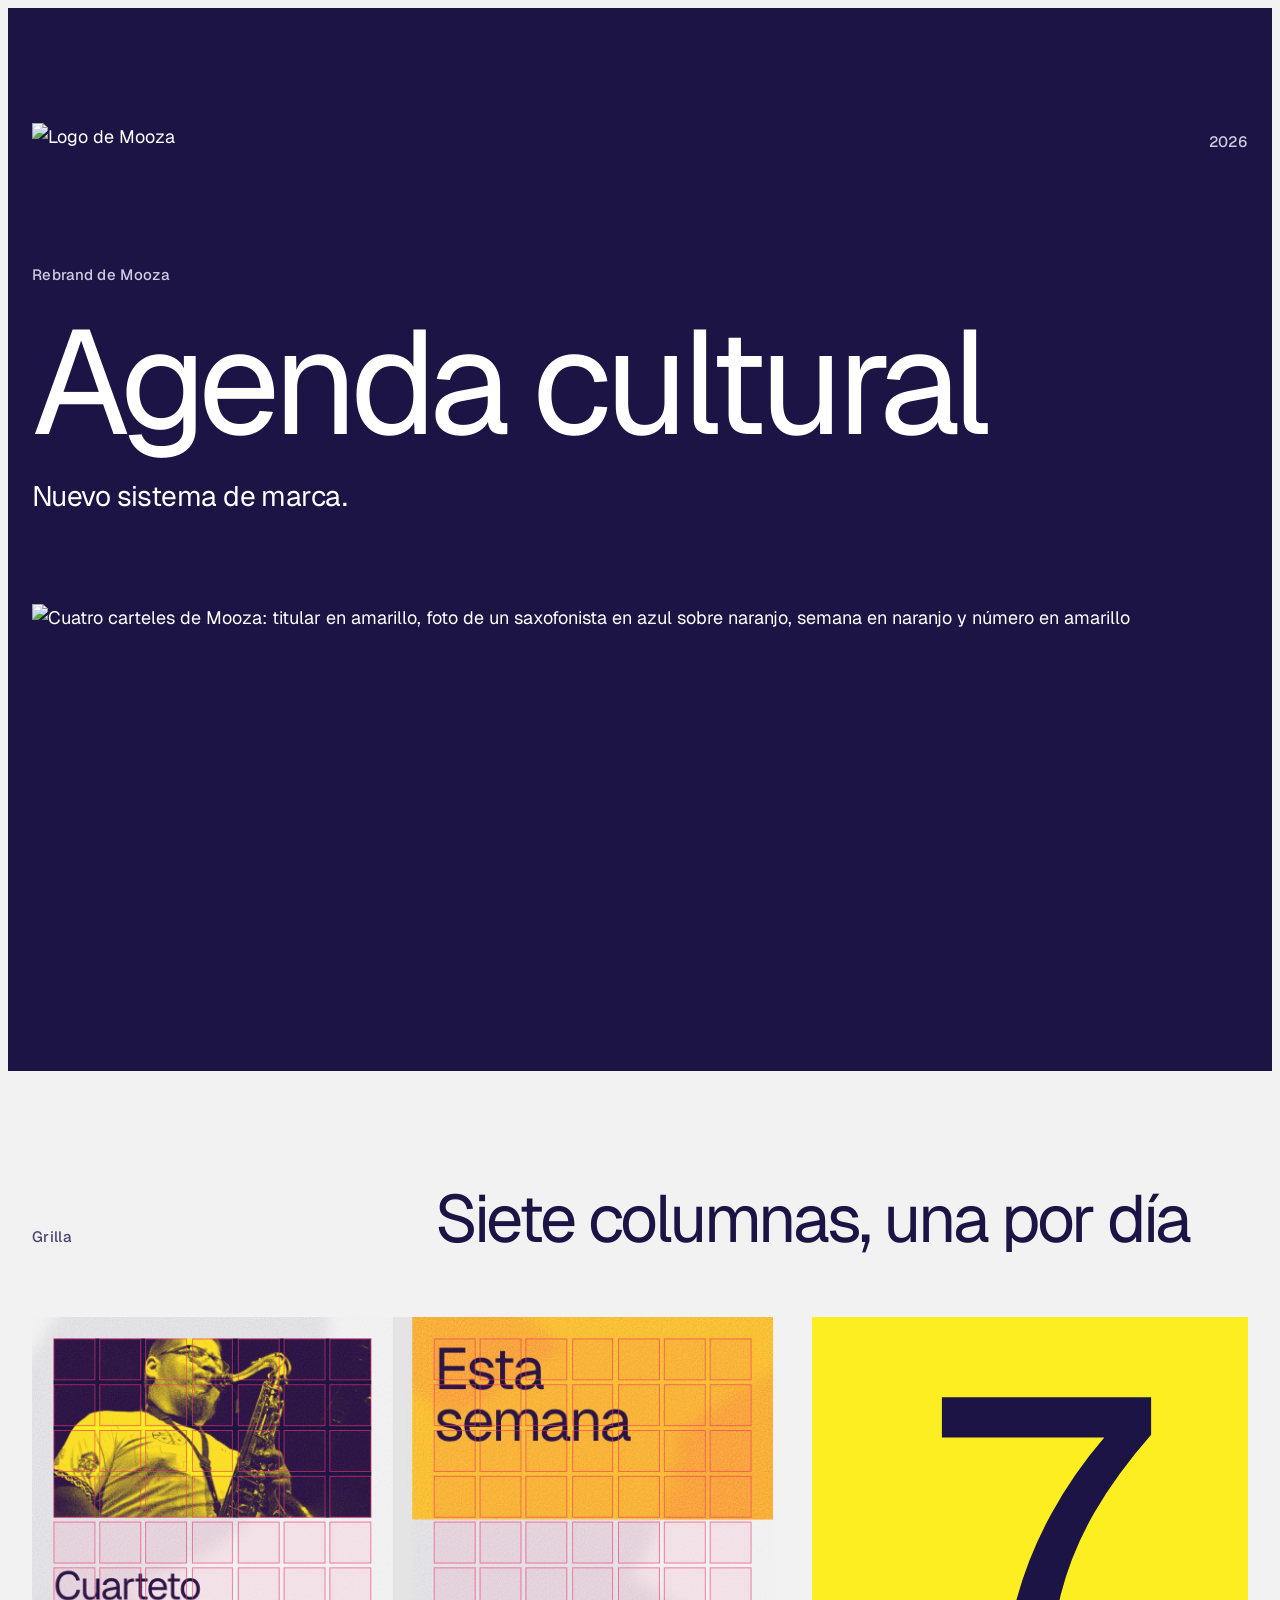
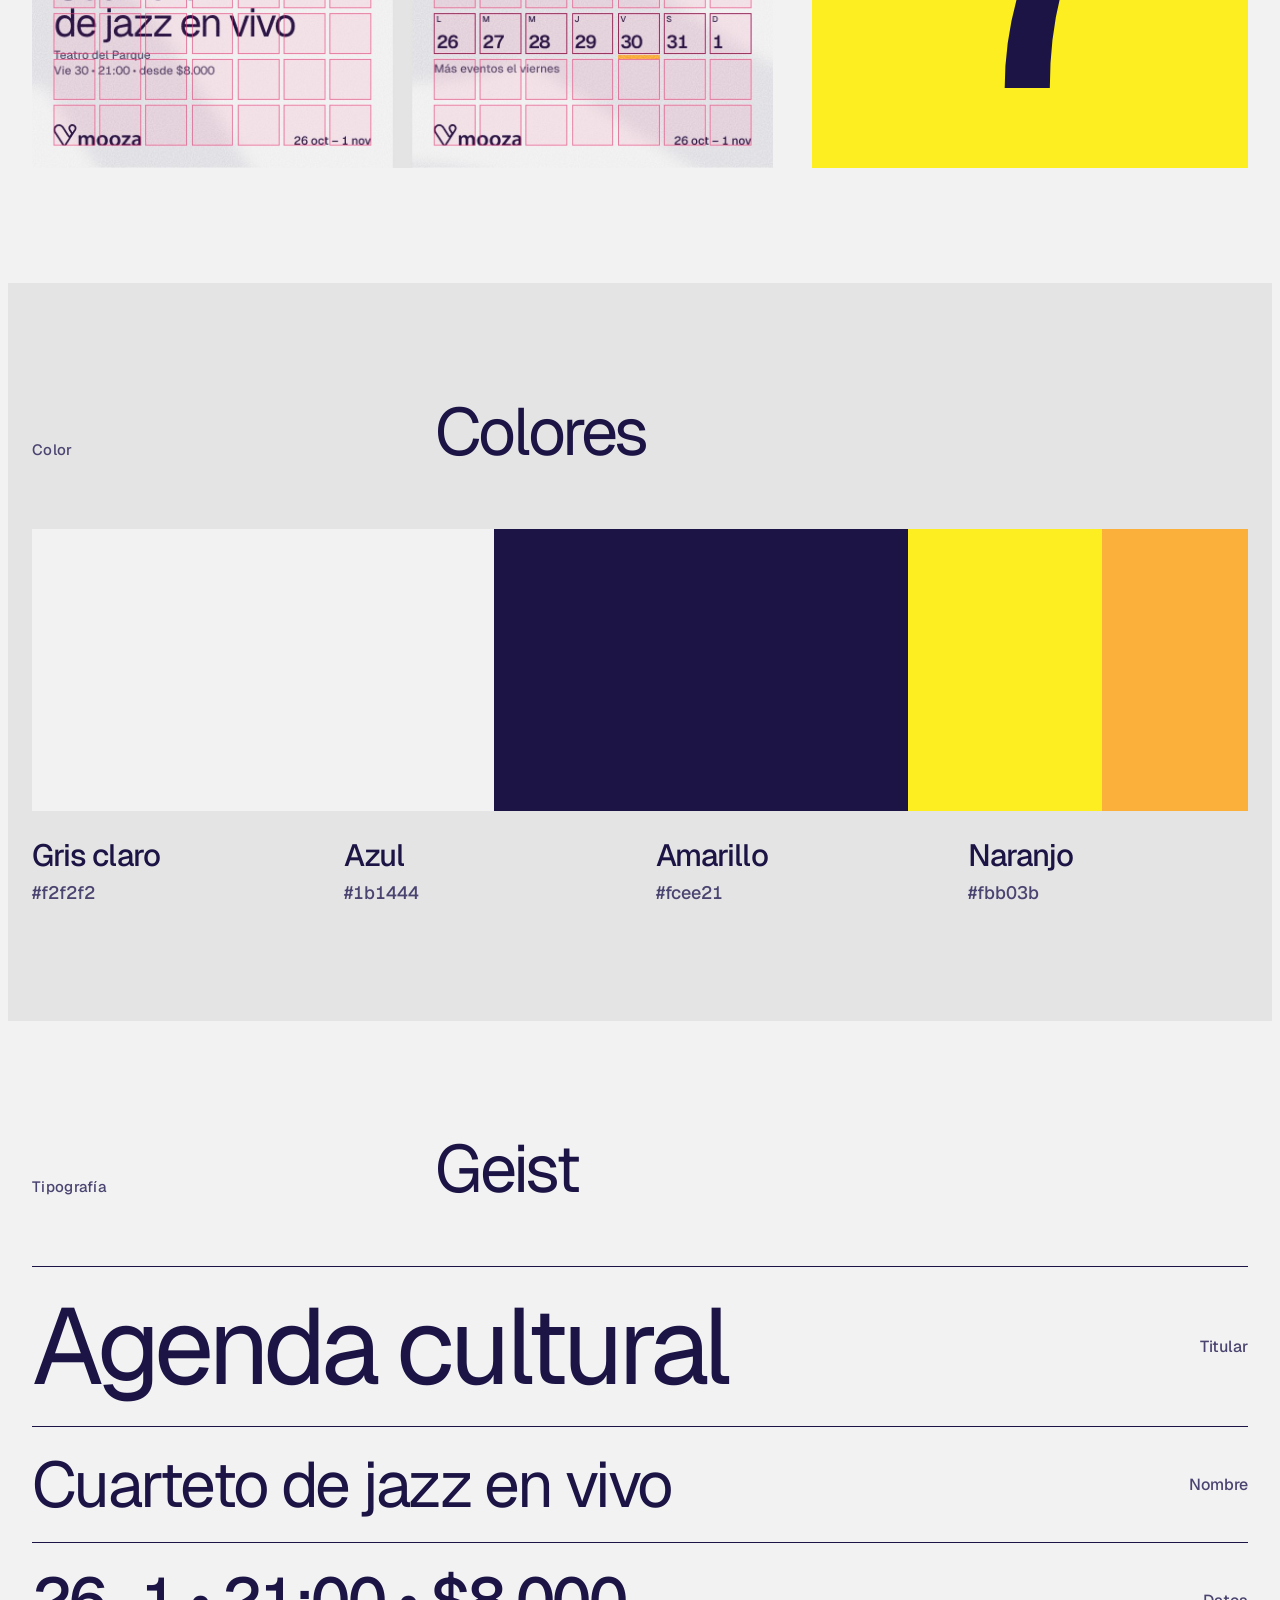
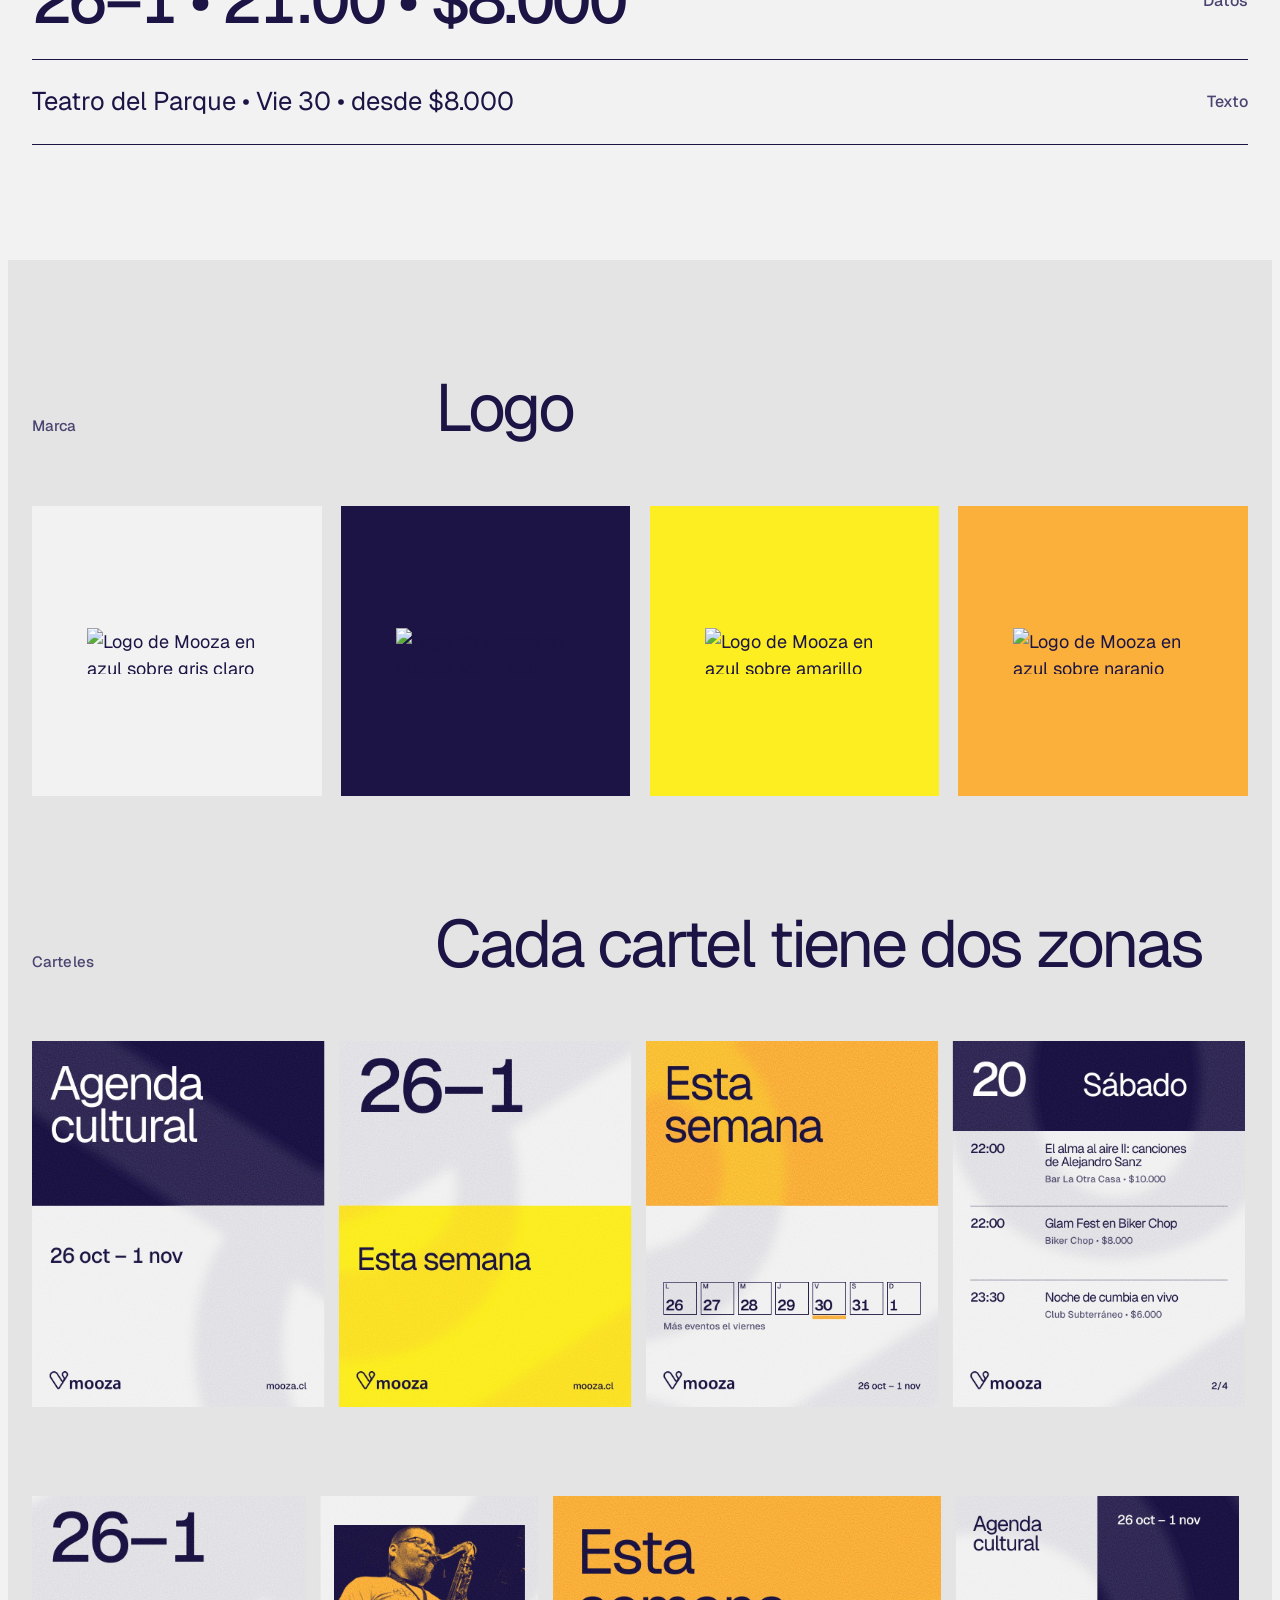
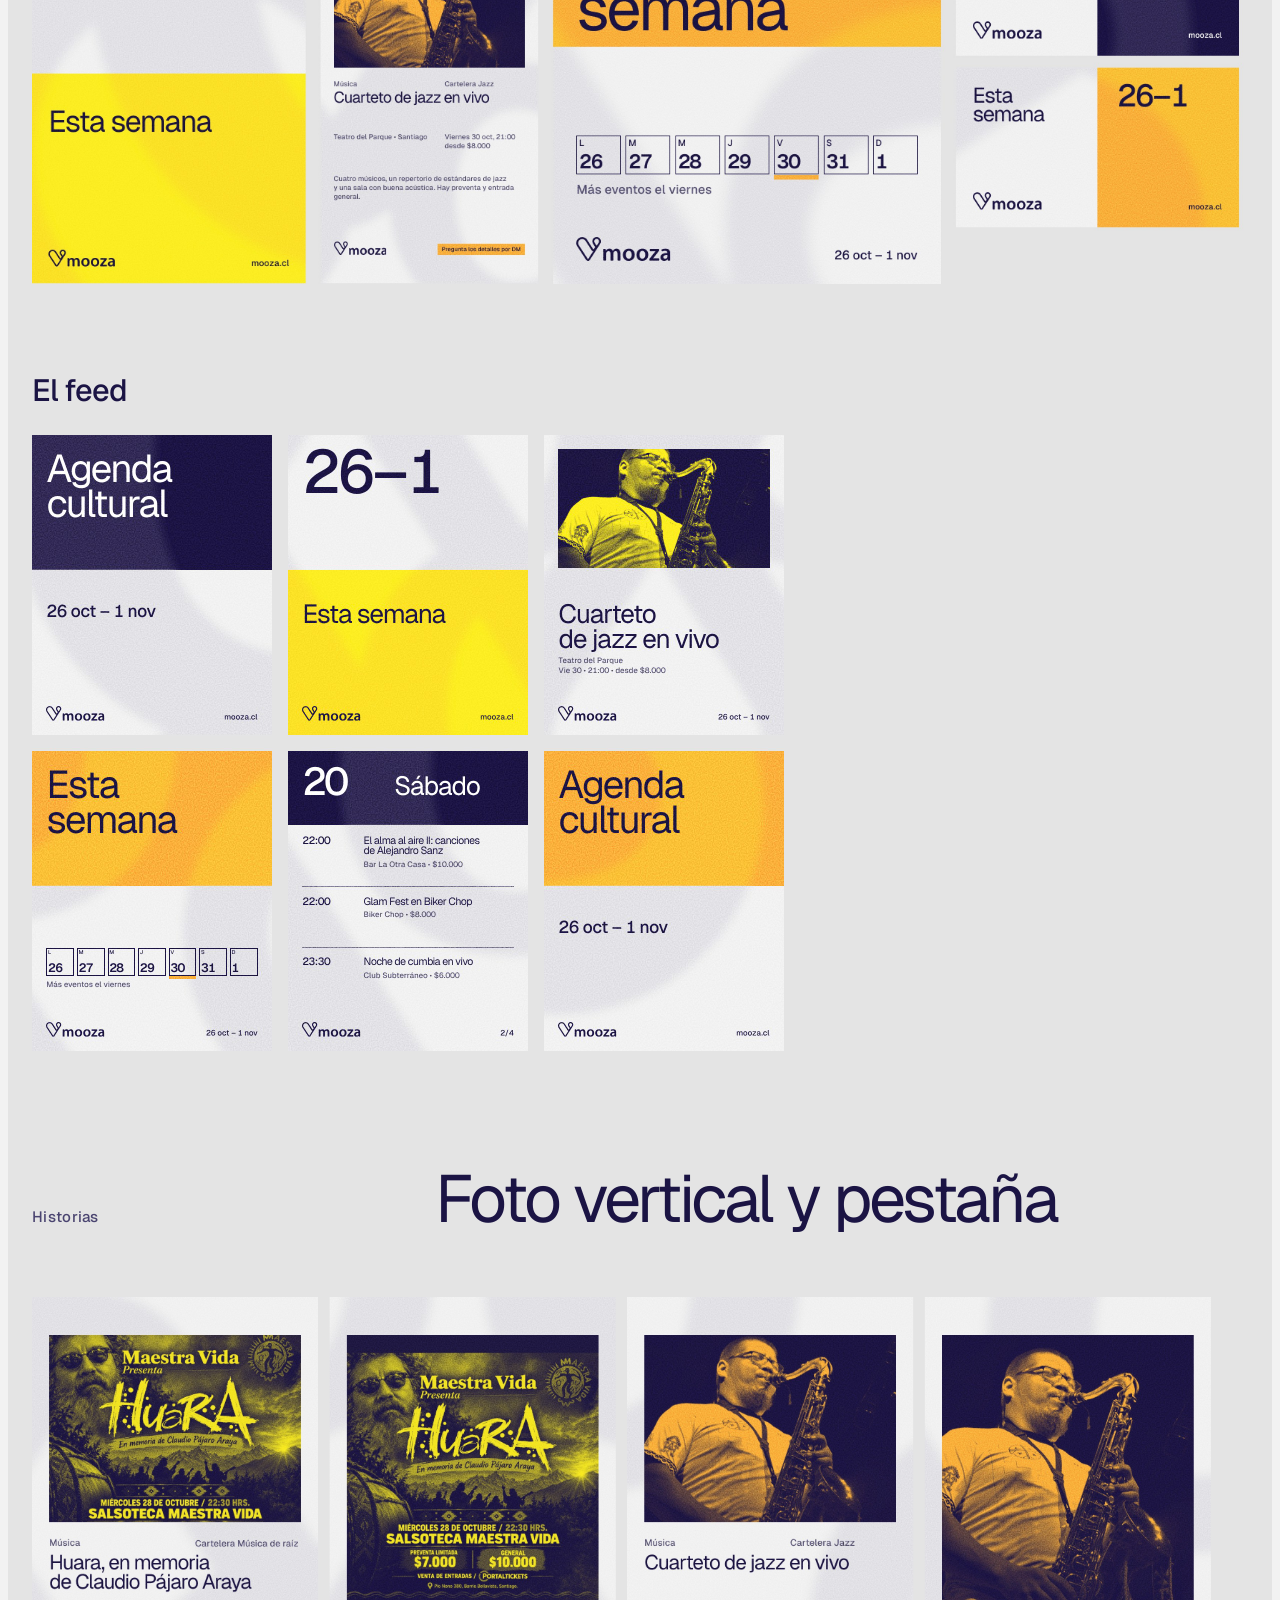
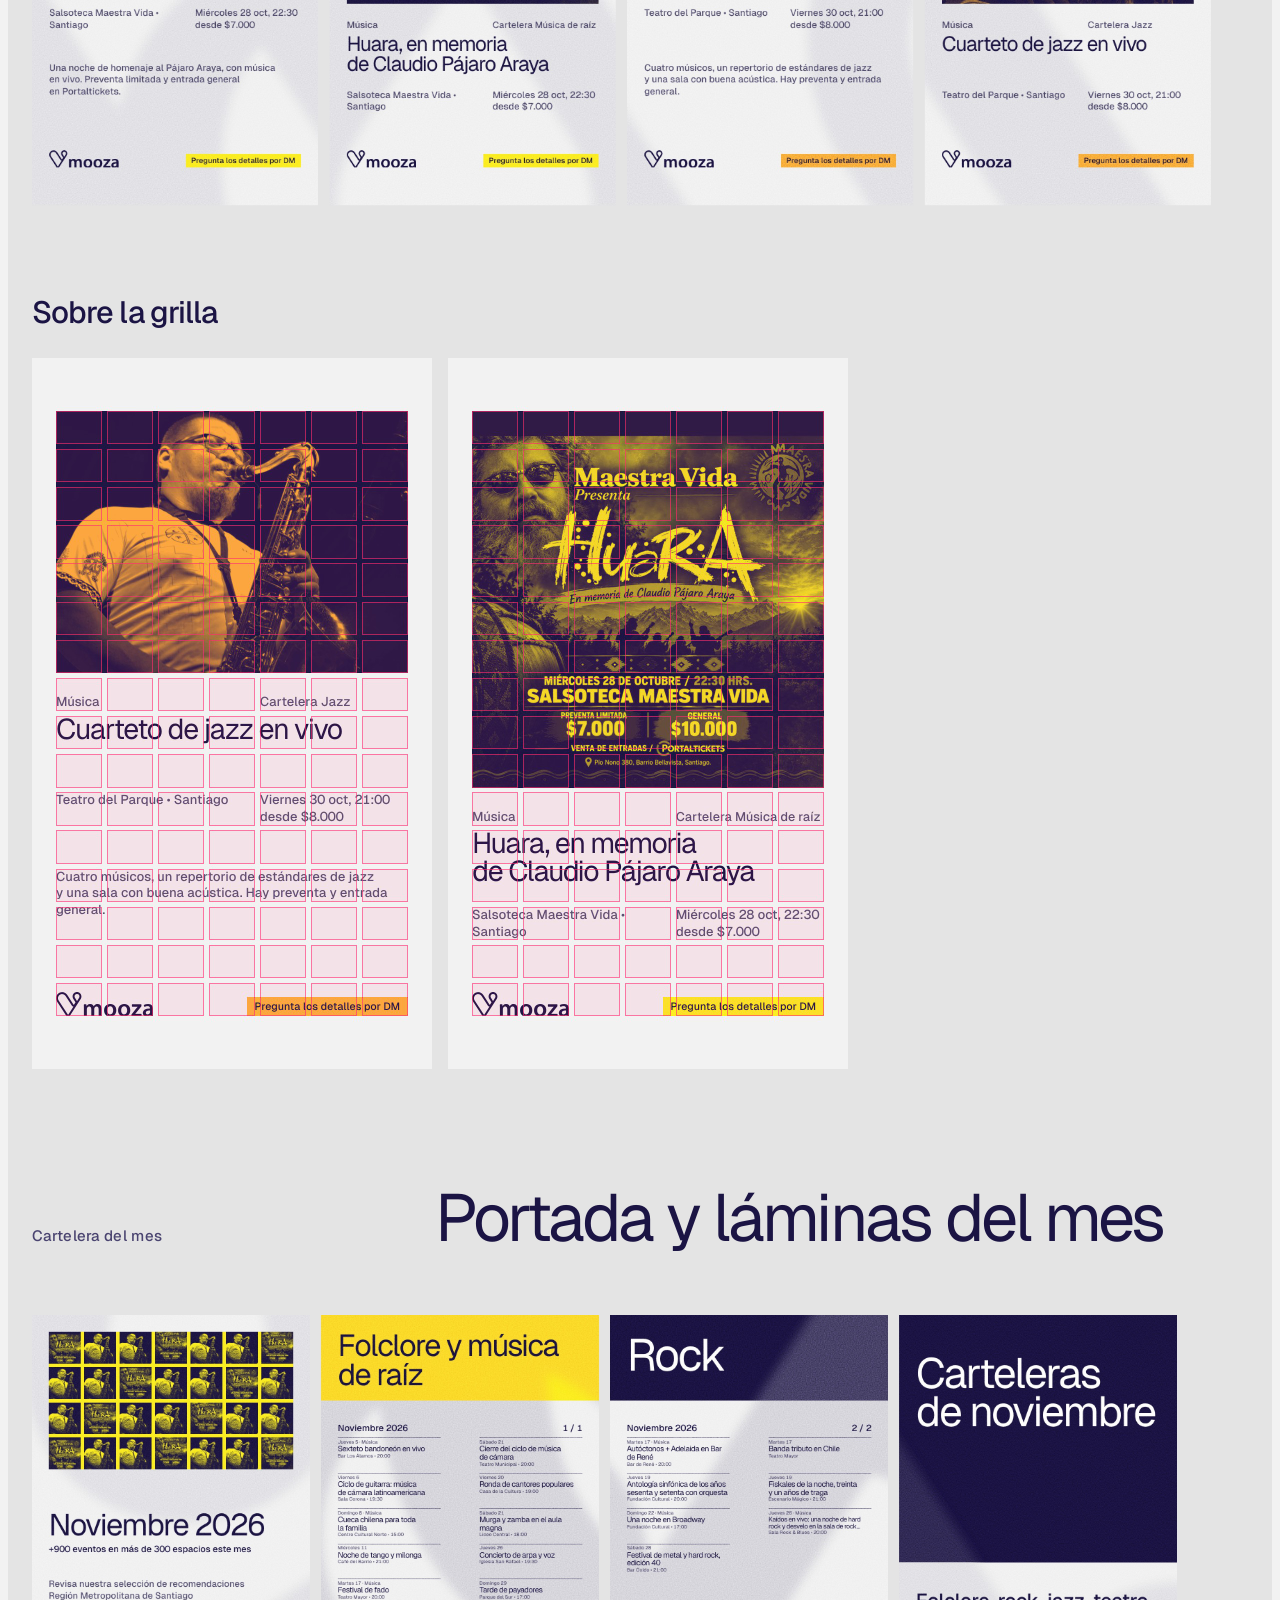
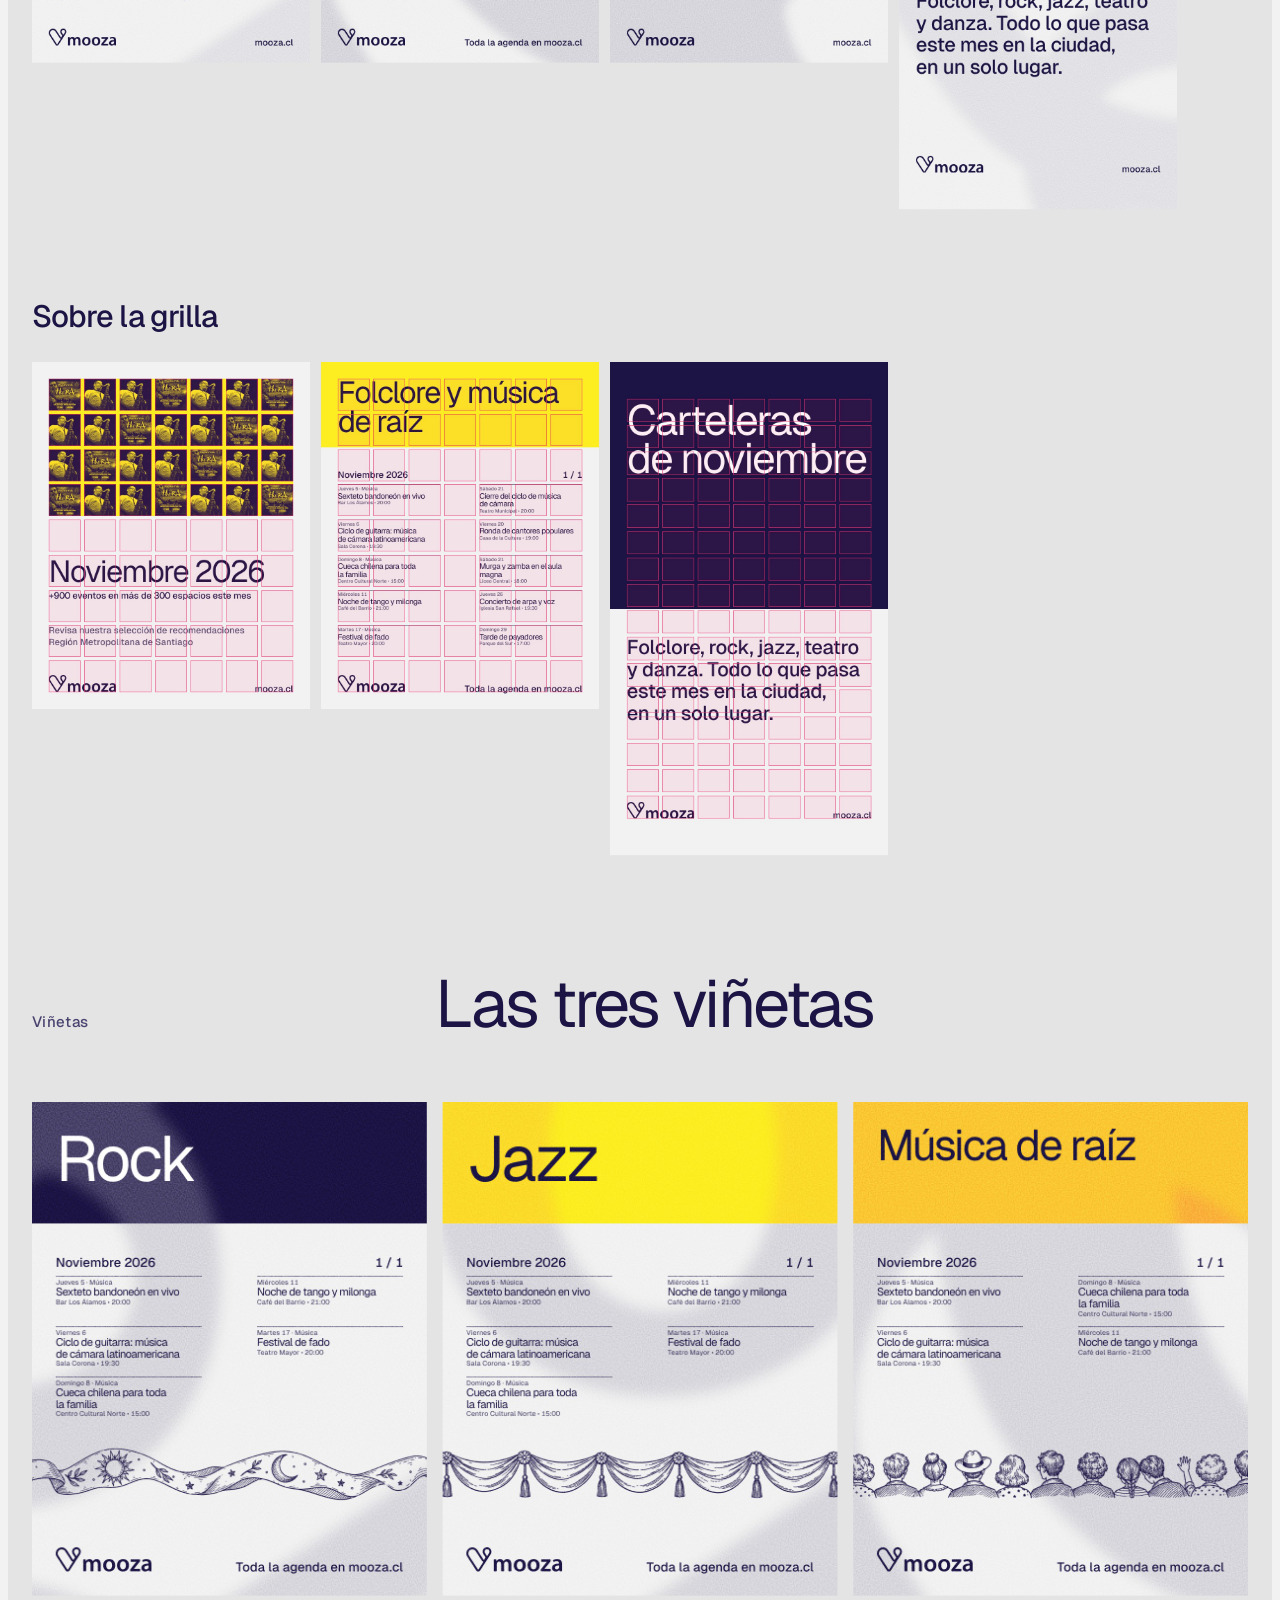
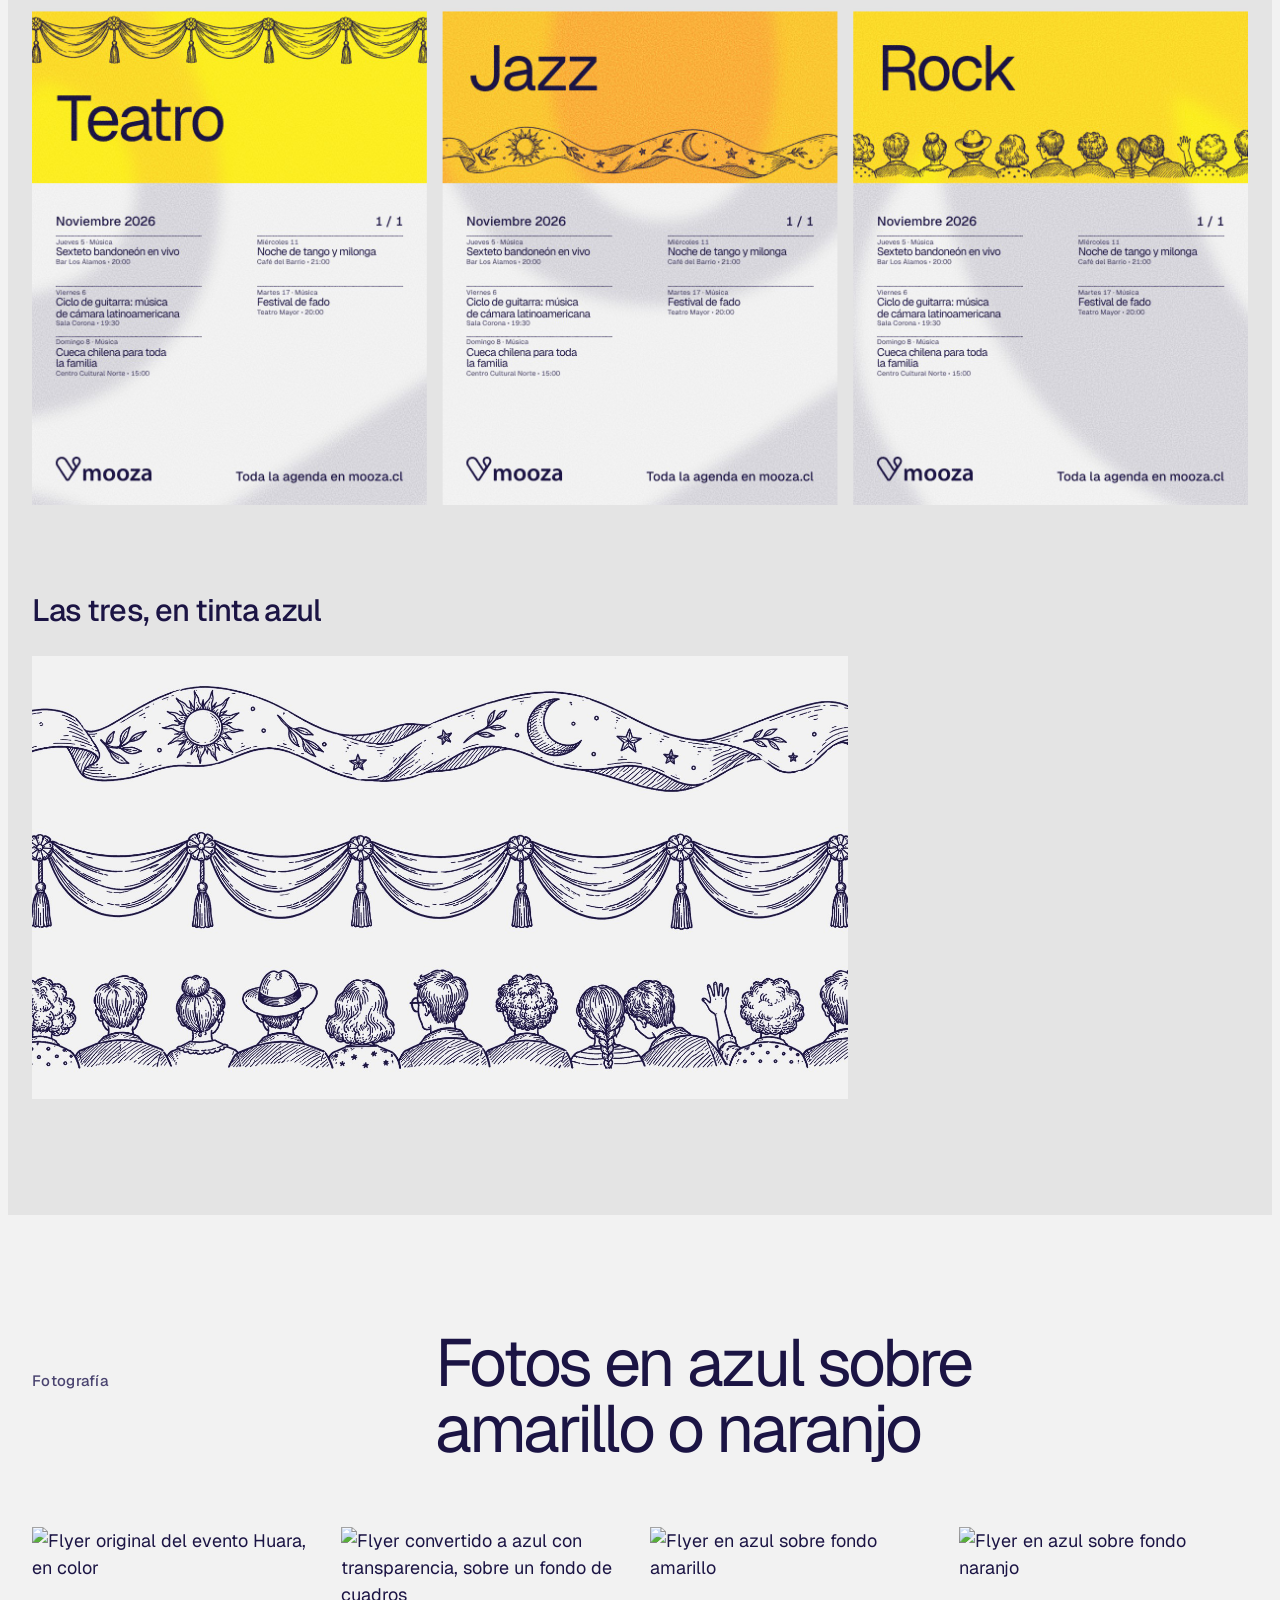
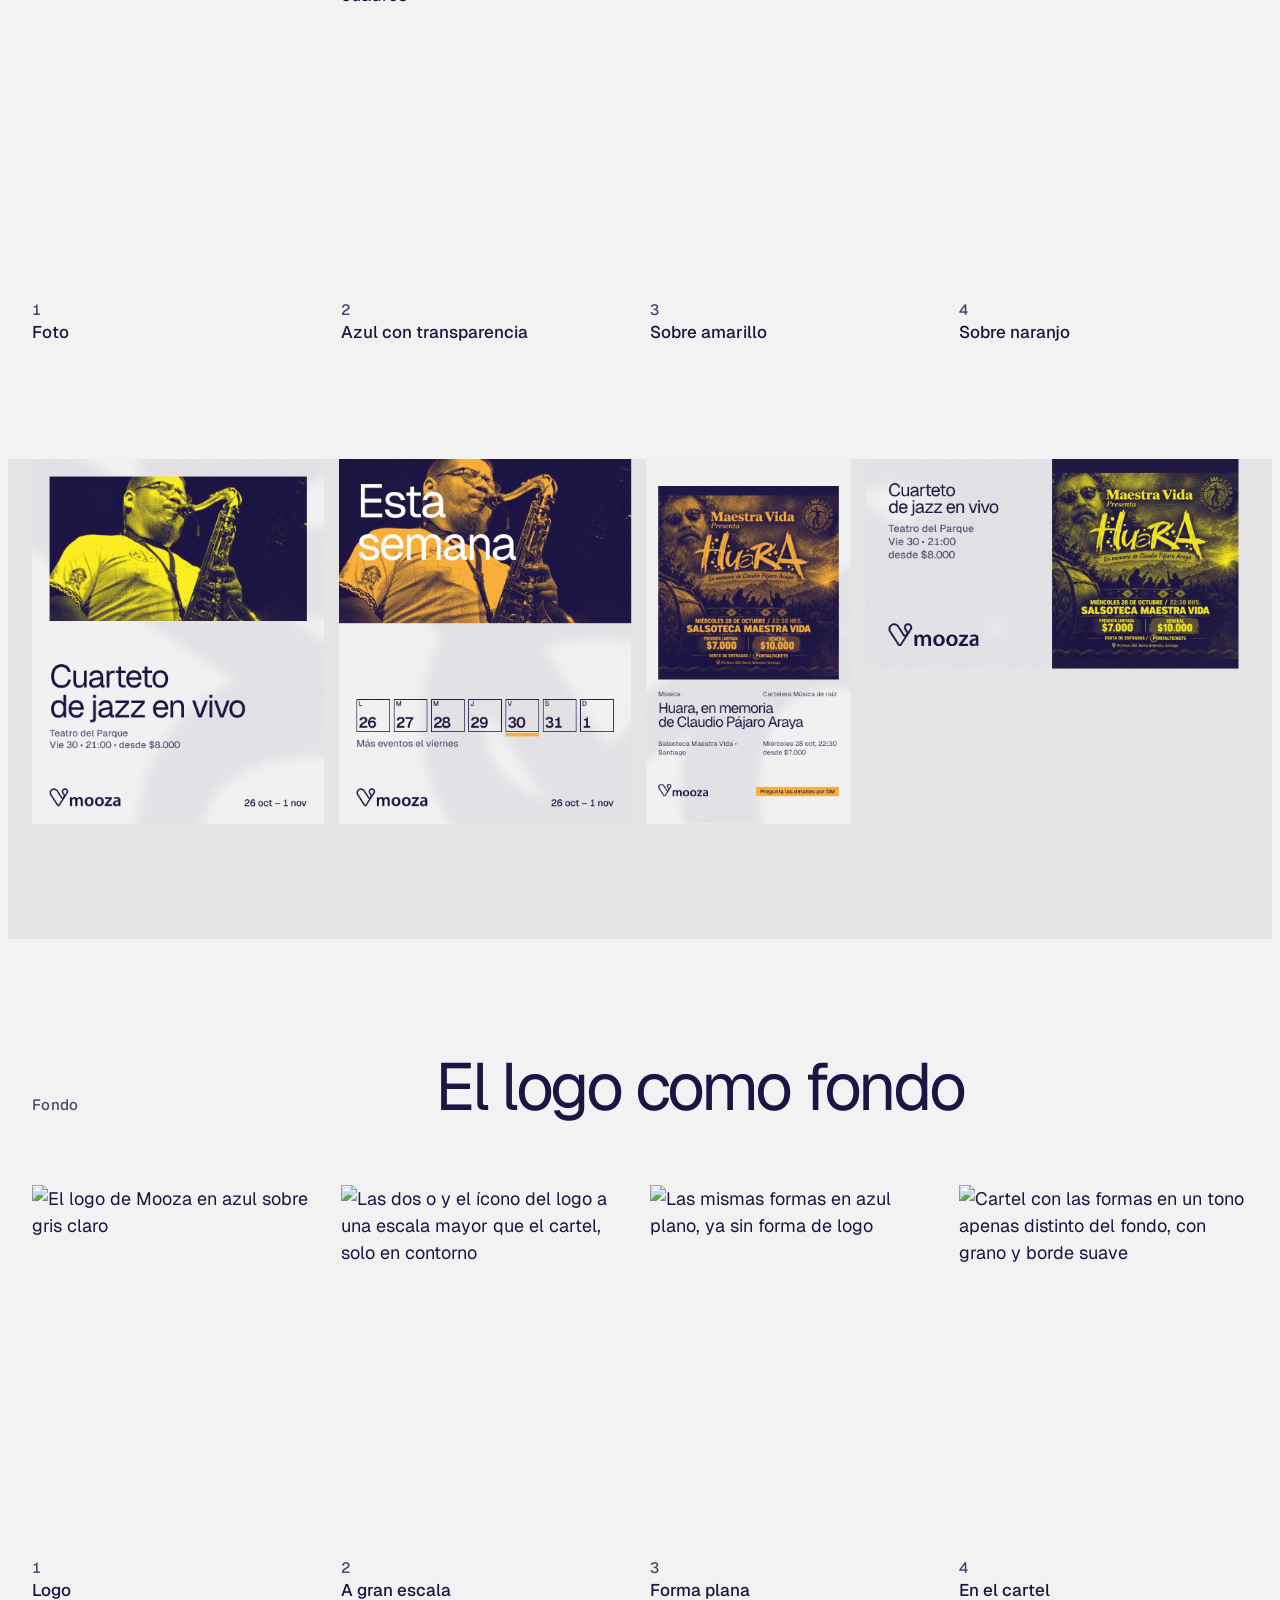
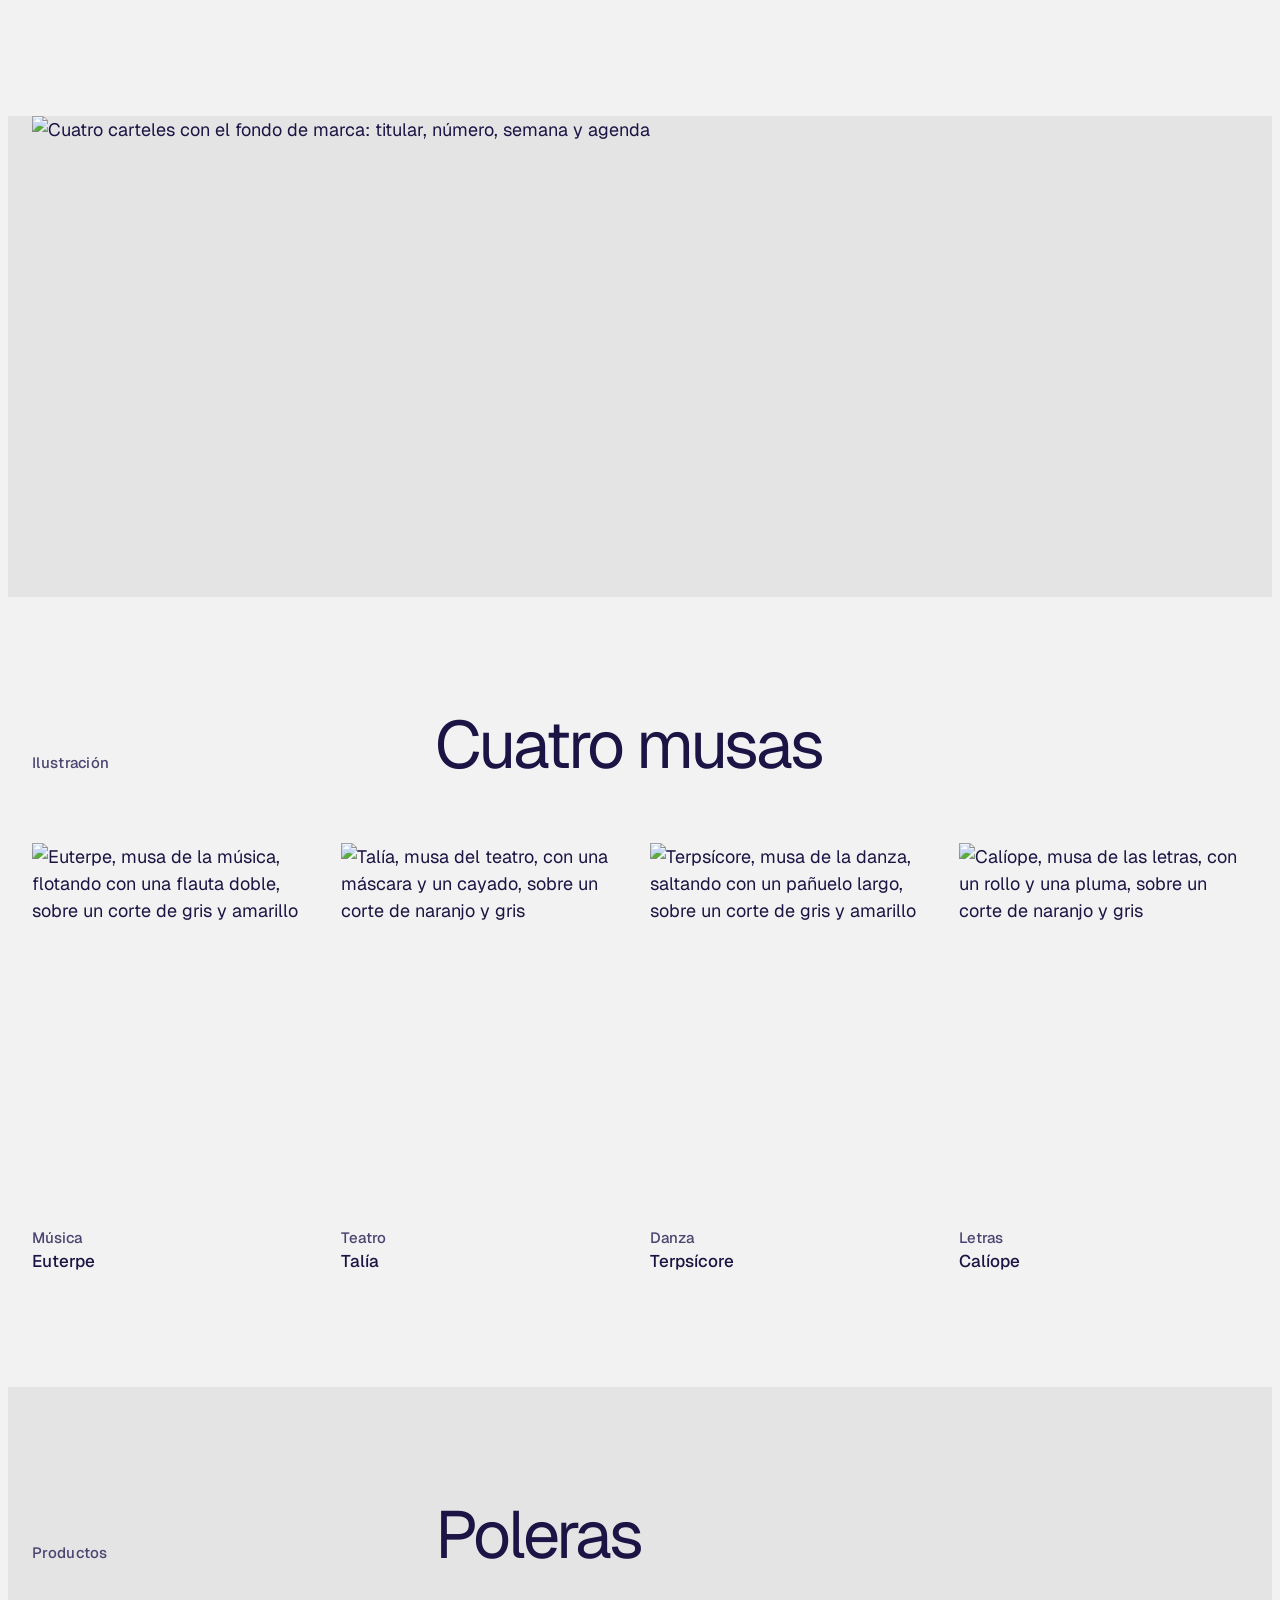
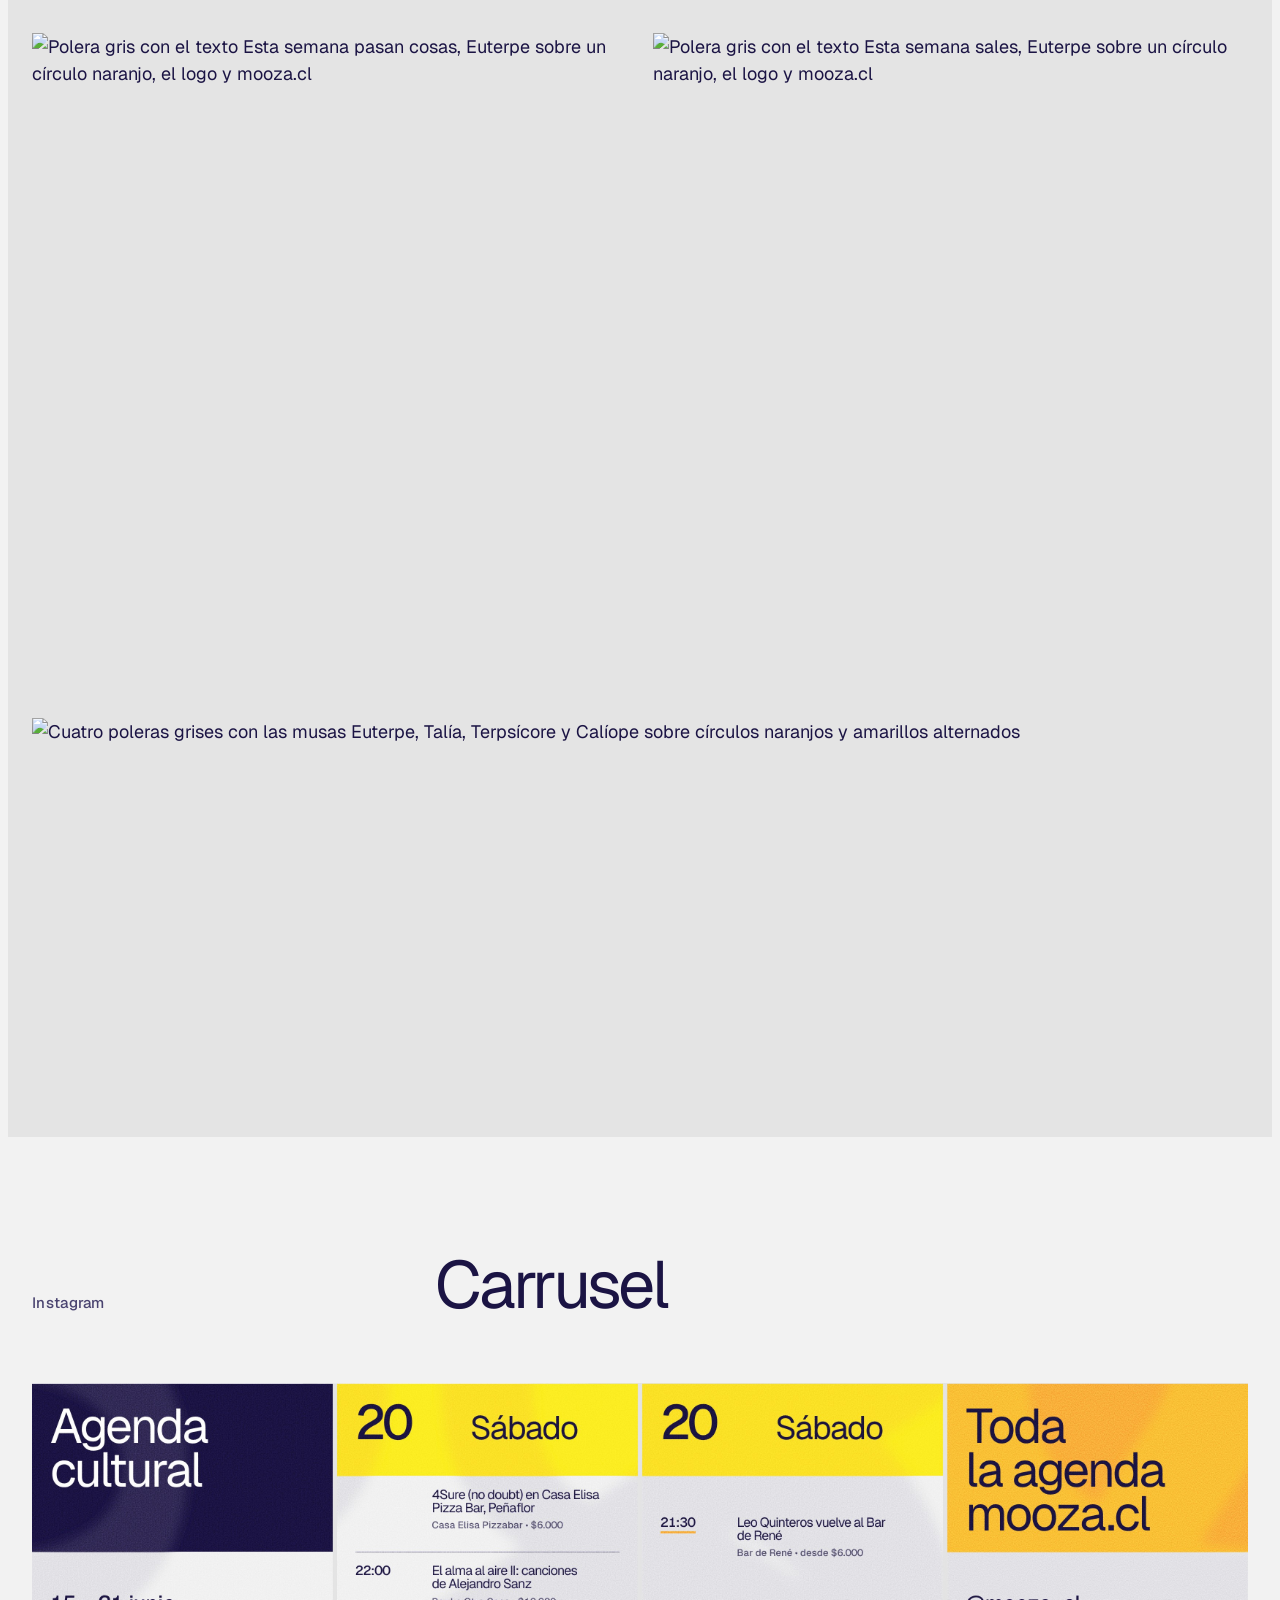
==== commit fd665653: "Título de la sección de viñetas: Las tres viñetas Co-Authored-By: Claude Sonnet 5.5 <noreply@anthrop" ====
--- a/caso-de-estudio/index.html
+++ b/caso-de-estudio/index.html
@@ -210,7 +210,7 @@
 
 <section class="banda" style="padding-top:0">
   <div class="in">
-    <div class="cab"><span class="eyebrow">Viñetas</span><h2>Cinta, telón y público</h2></div>
+    <div class="cab"><span class="eyebrow">Viñetas</span><h2>Las tres viñetas</h2></div>
     <div class="tira"><img src="img/d-vinetas.jpg" alt="Seis láminas de cartelera. Arriba, la cinta, el telón y el público sobre el gris. Abajo, el telón colgando del borde de un banner amarillo, la cinta en un banner naranjo y el público sentado en el corte de un banner amarillo" width="2464" height="2032"></div>
     <div class="sep">
       <div class="sub"><h3>Las tres, en tinta azul</h3></div>
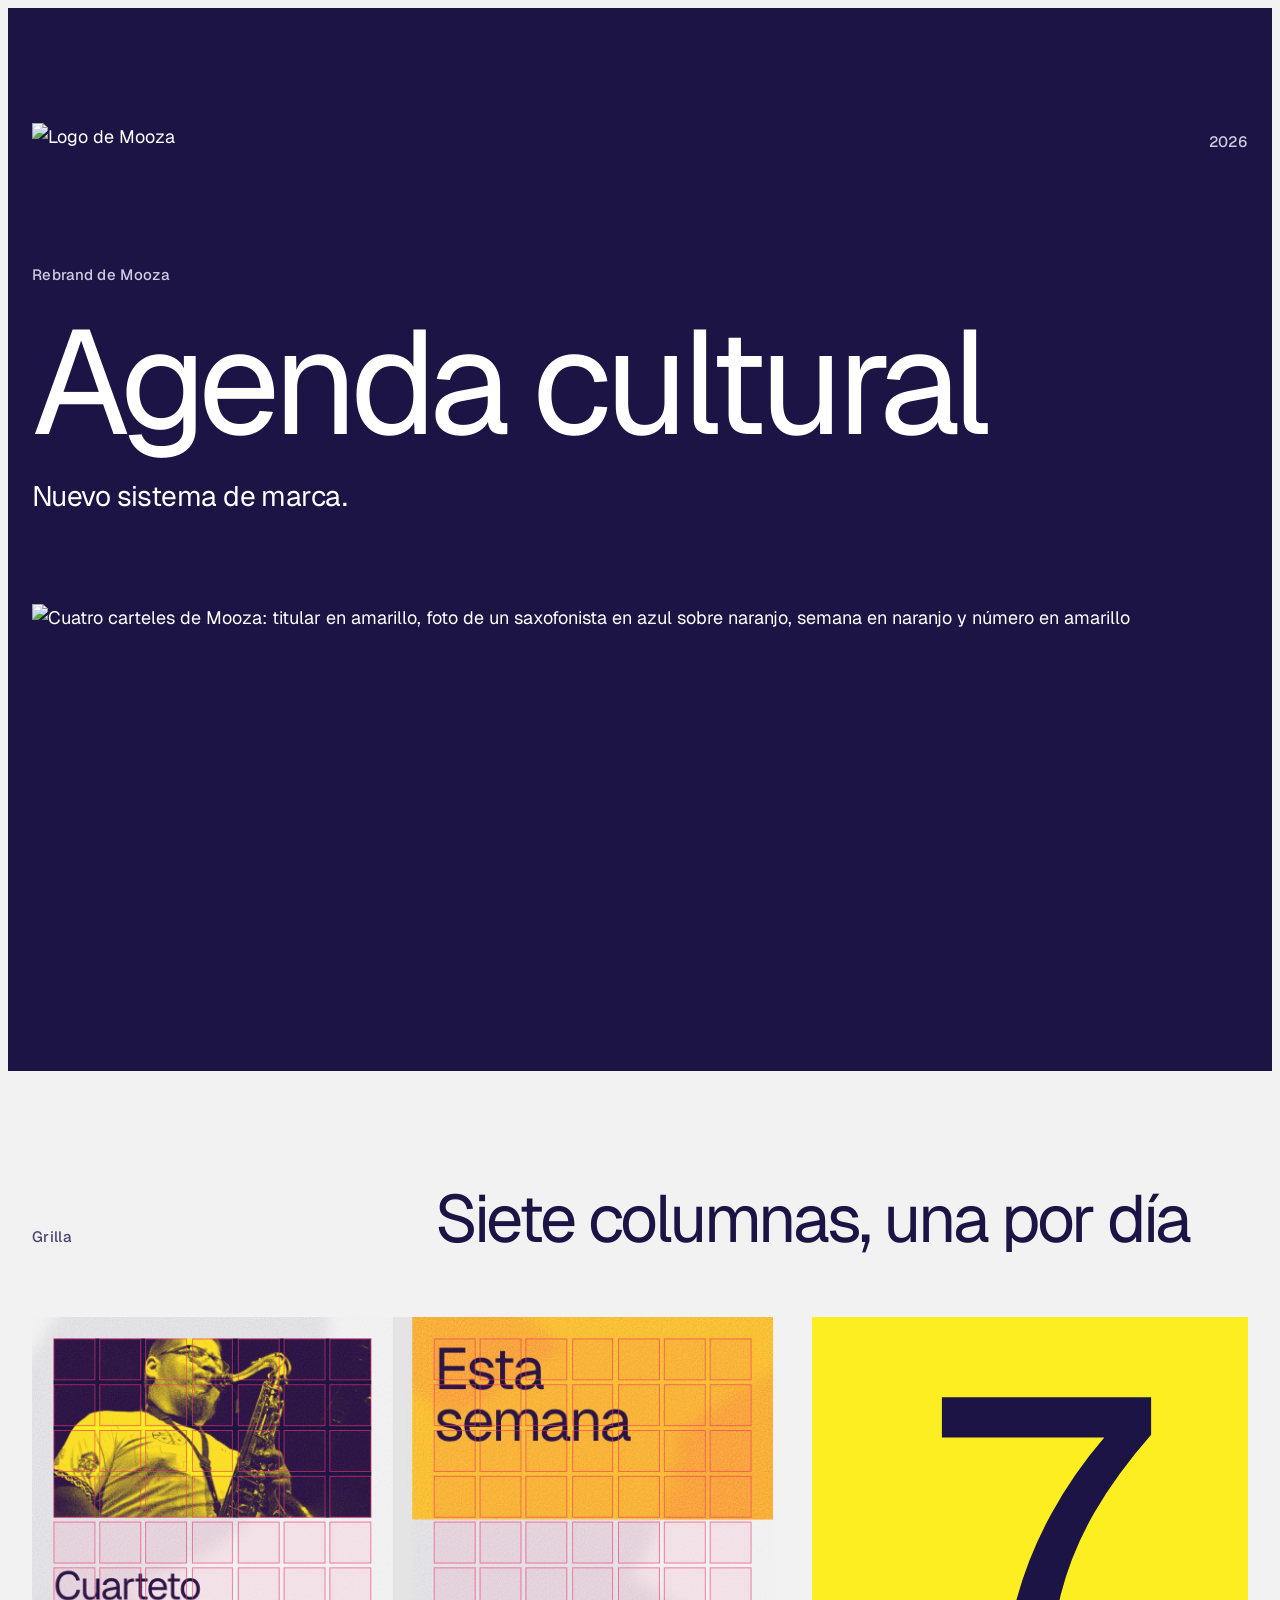
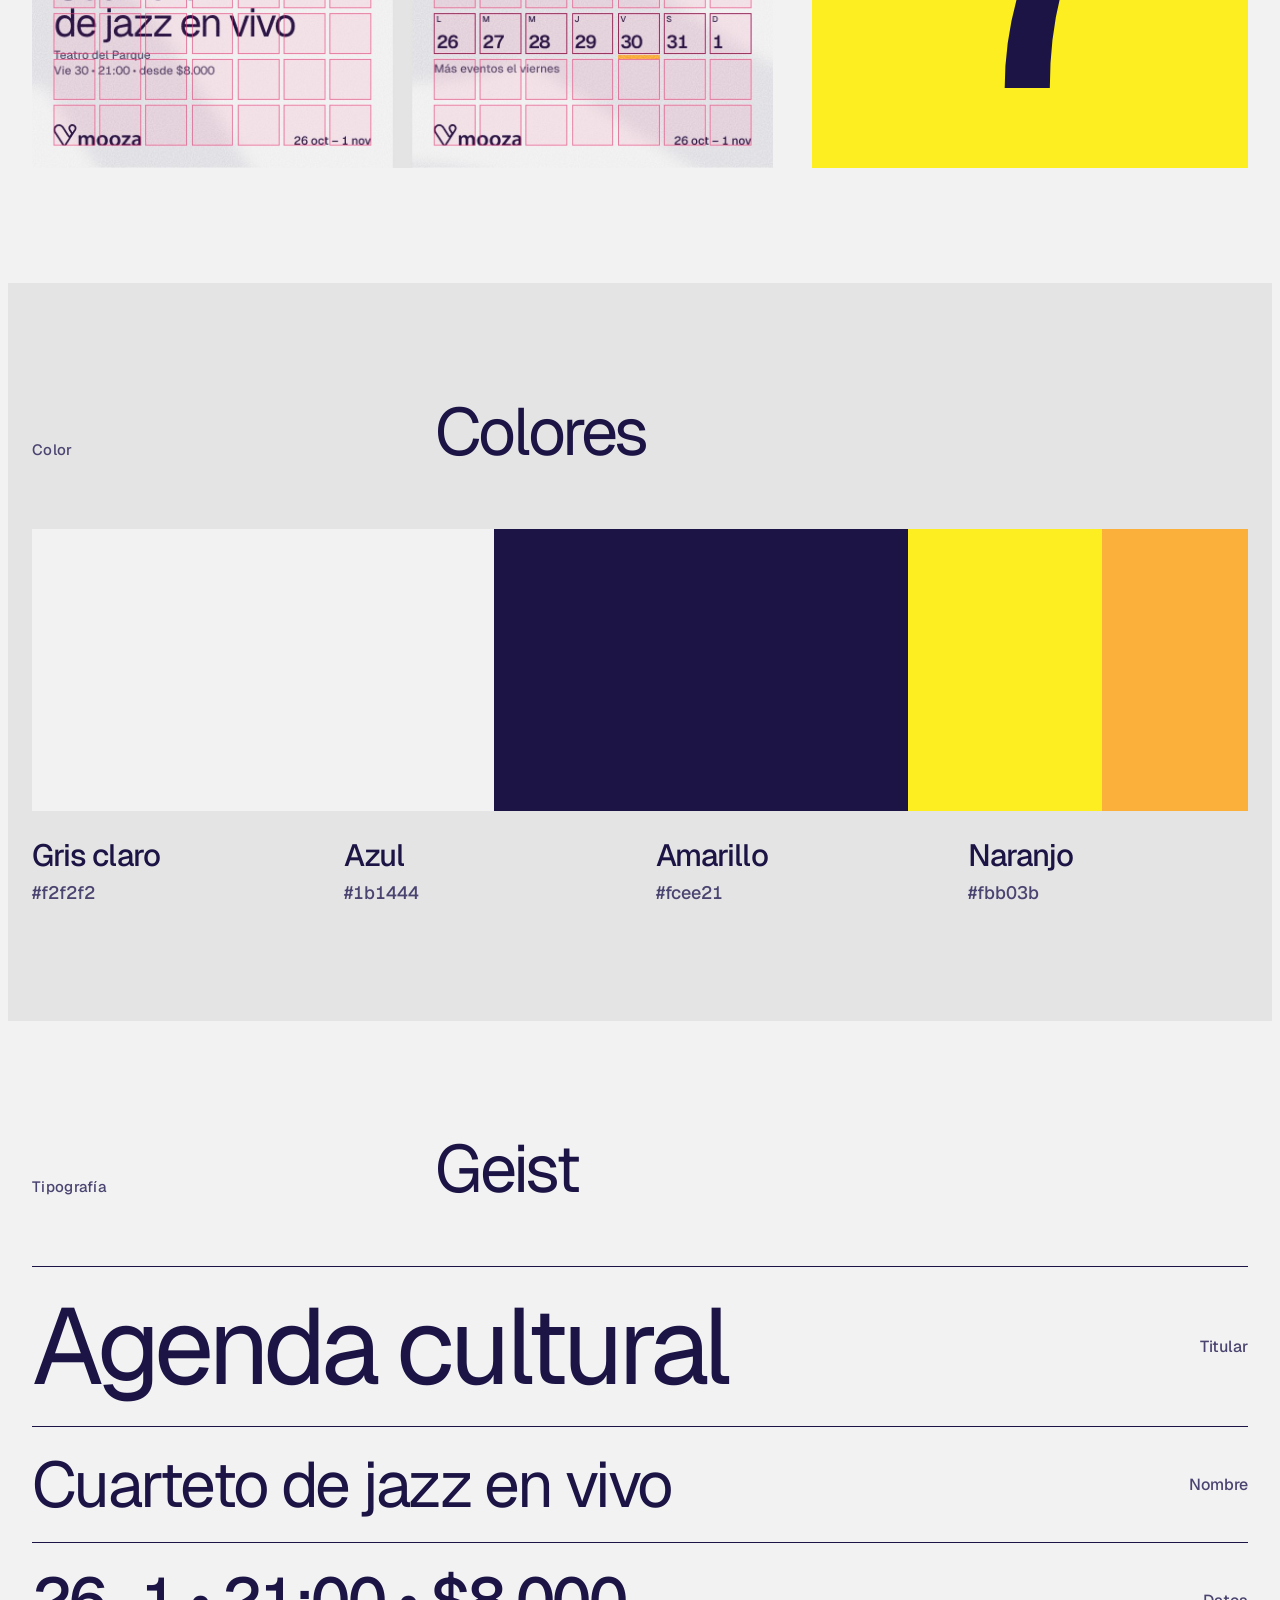
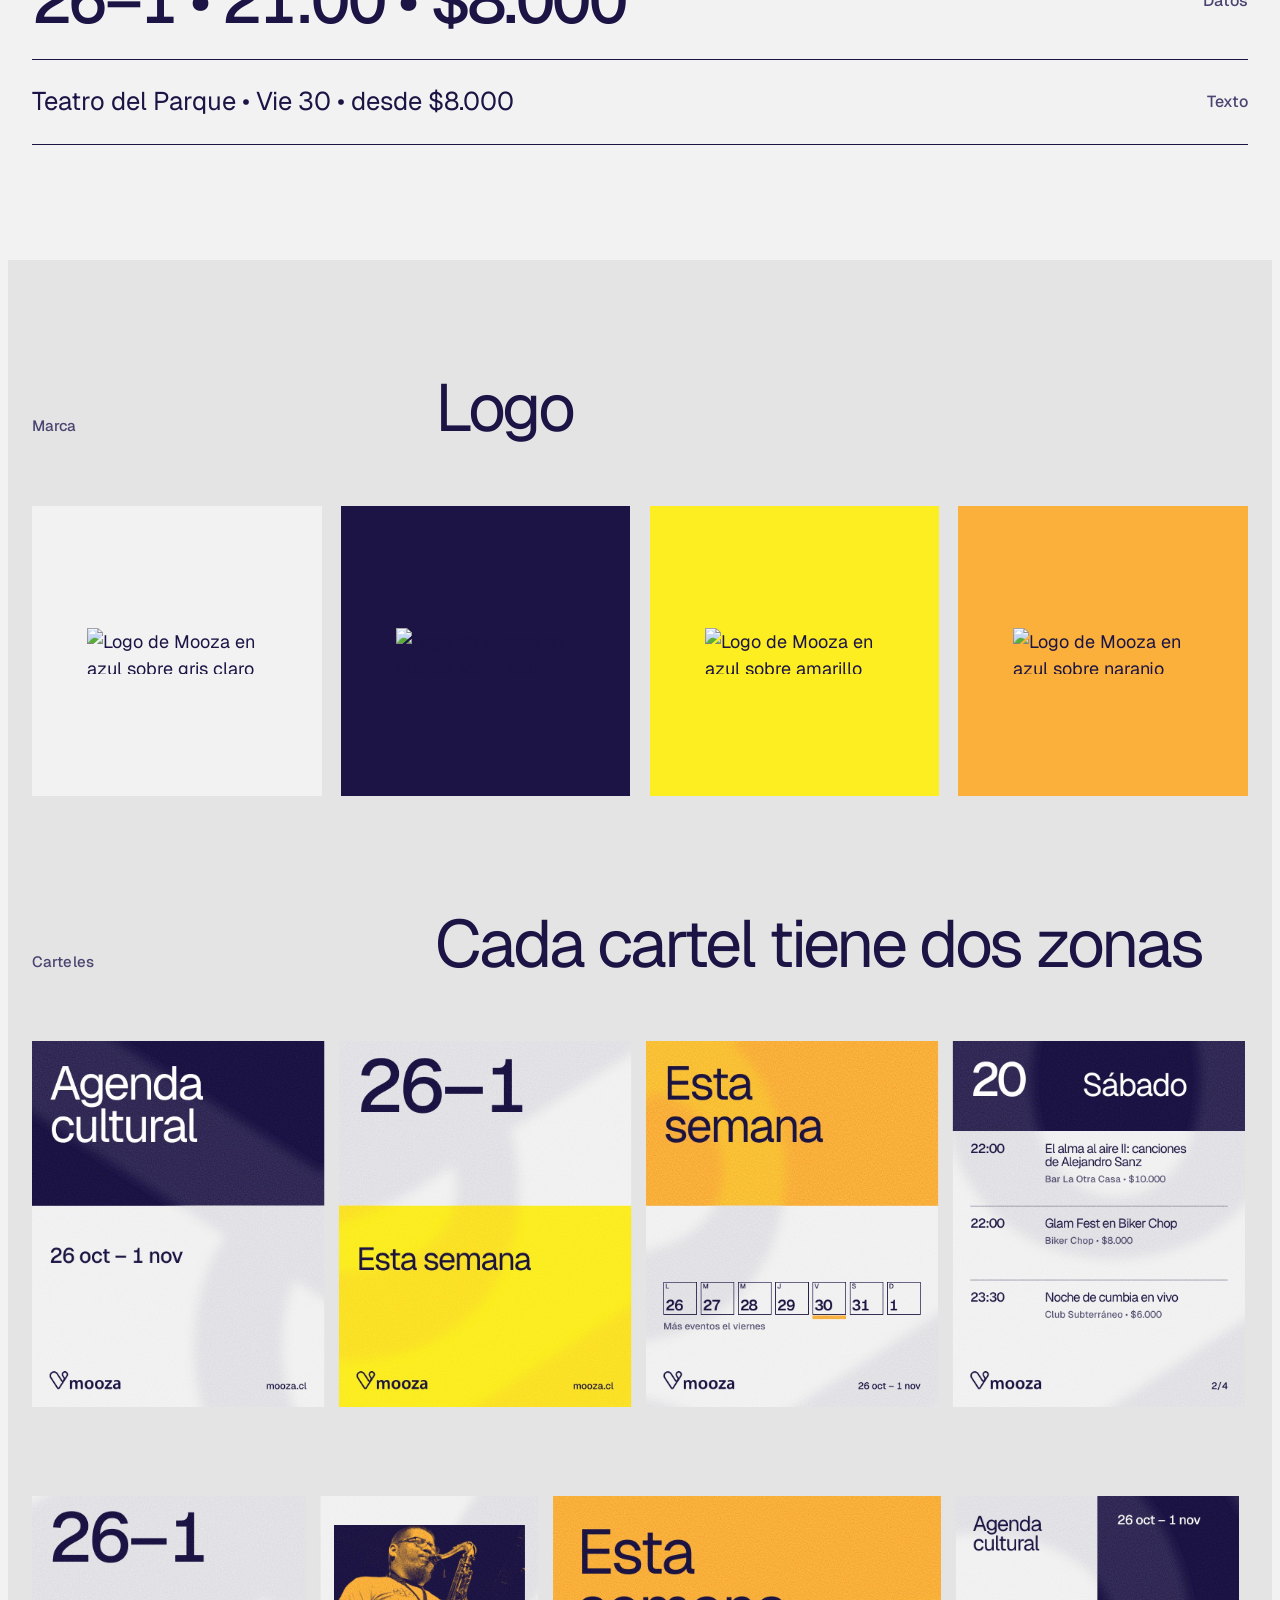
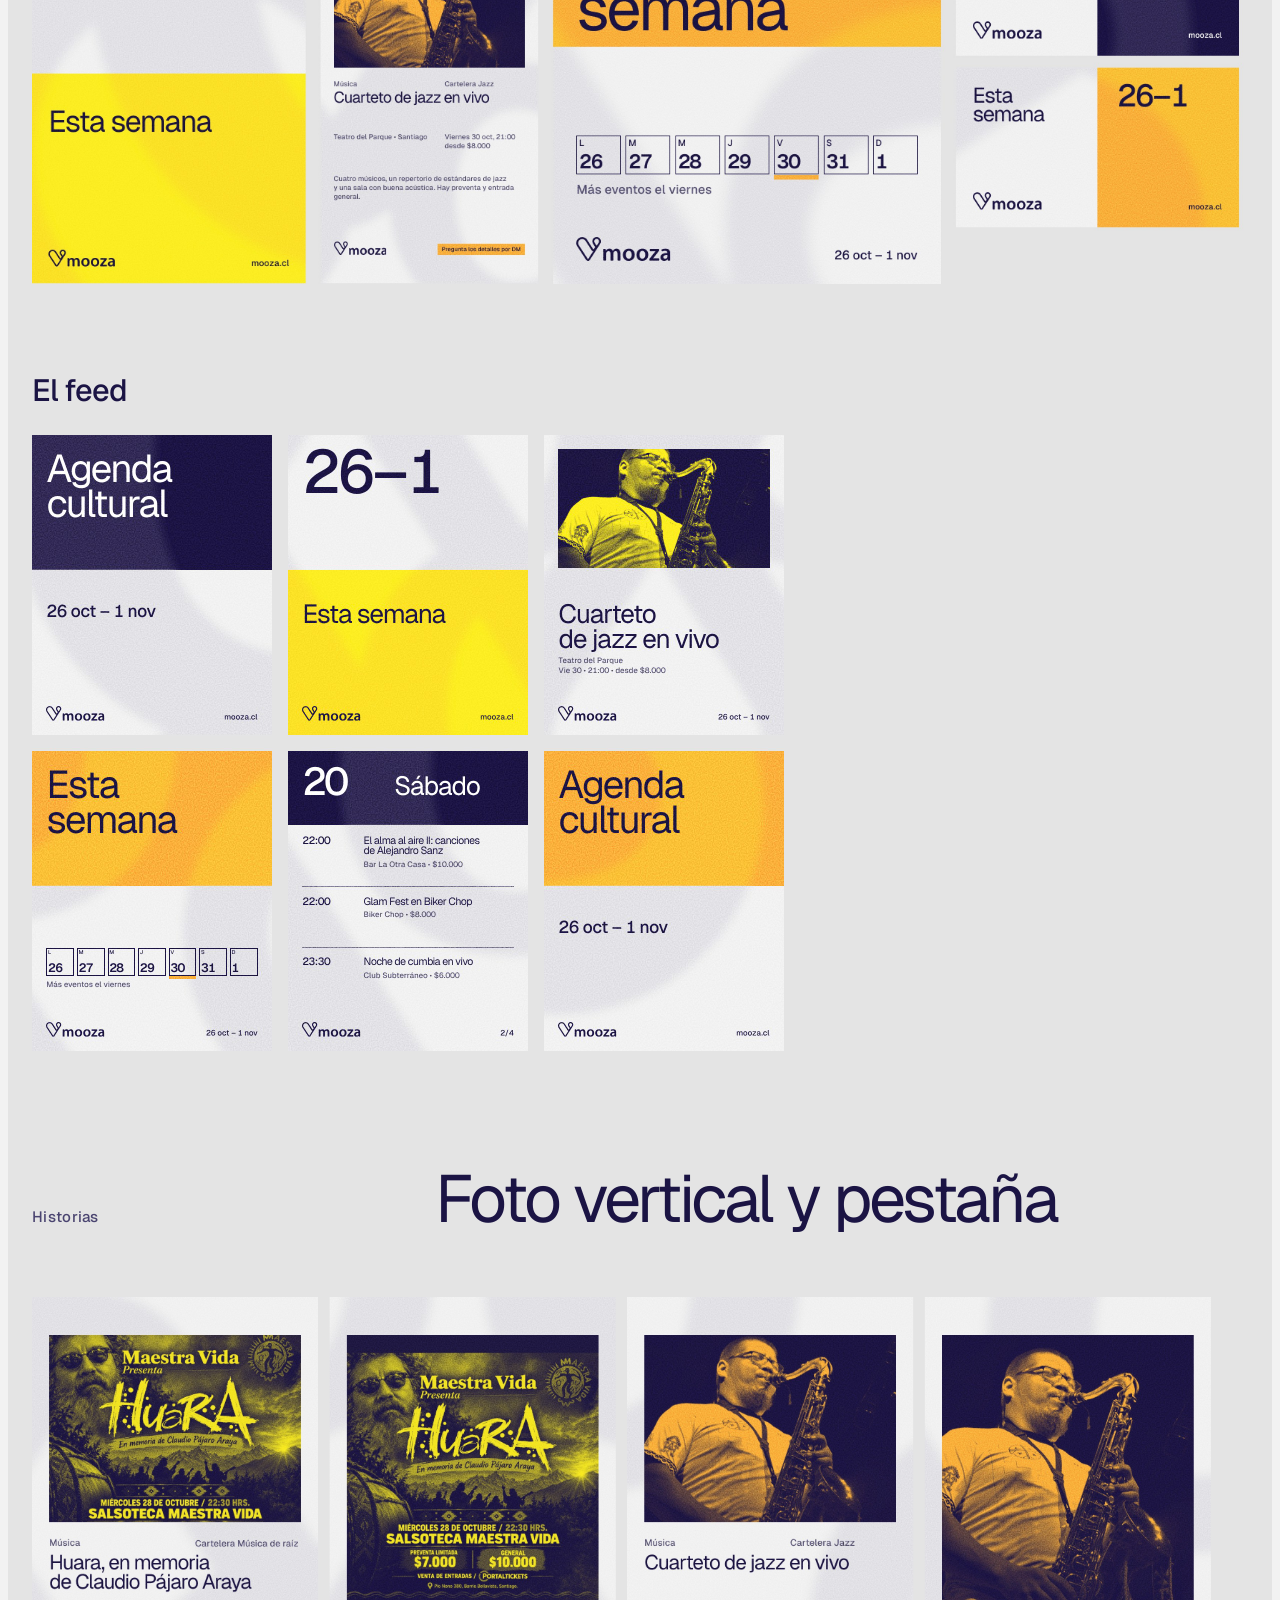
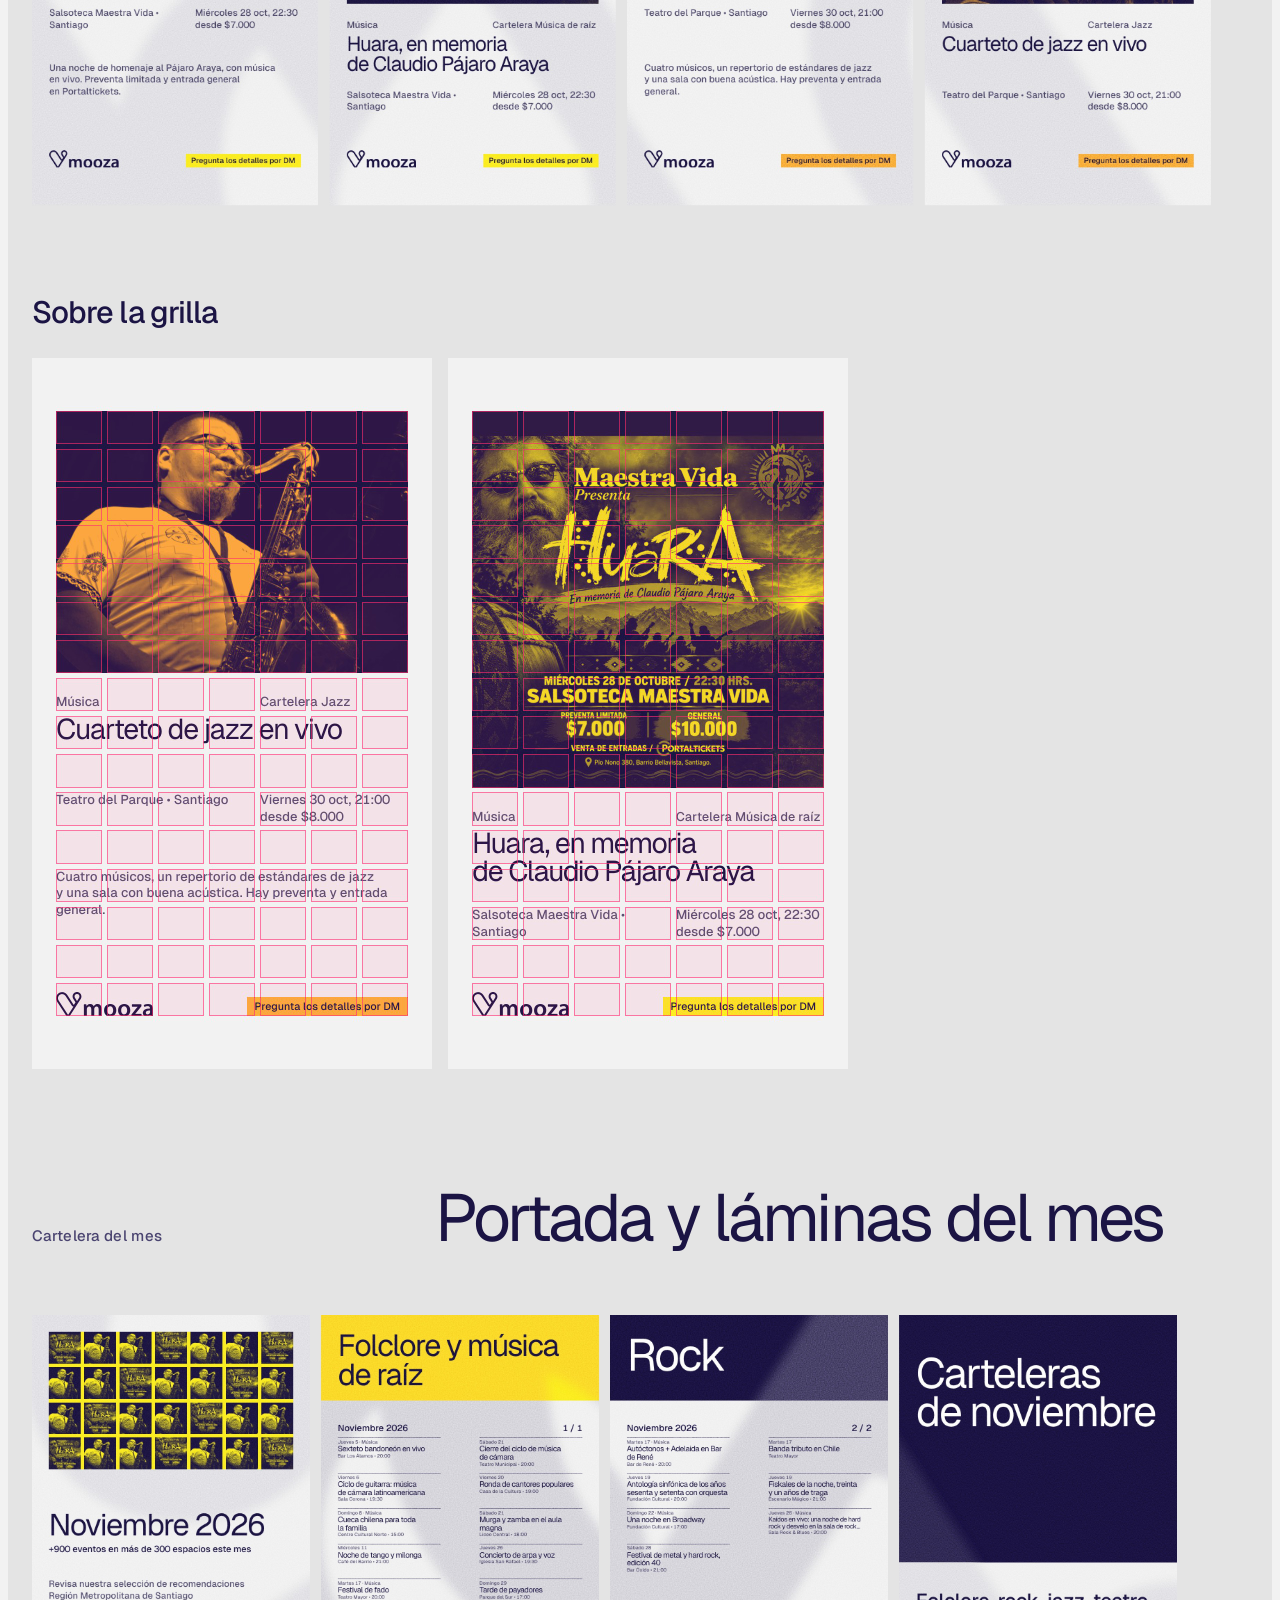
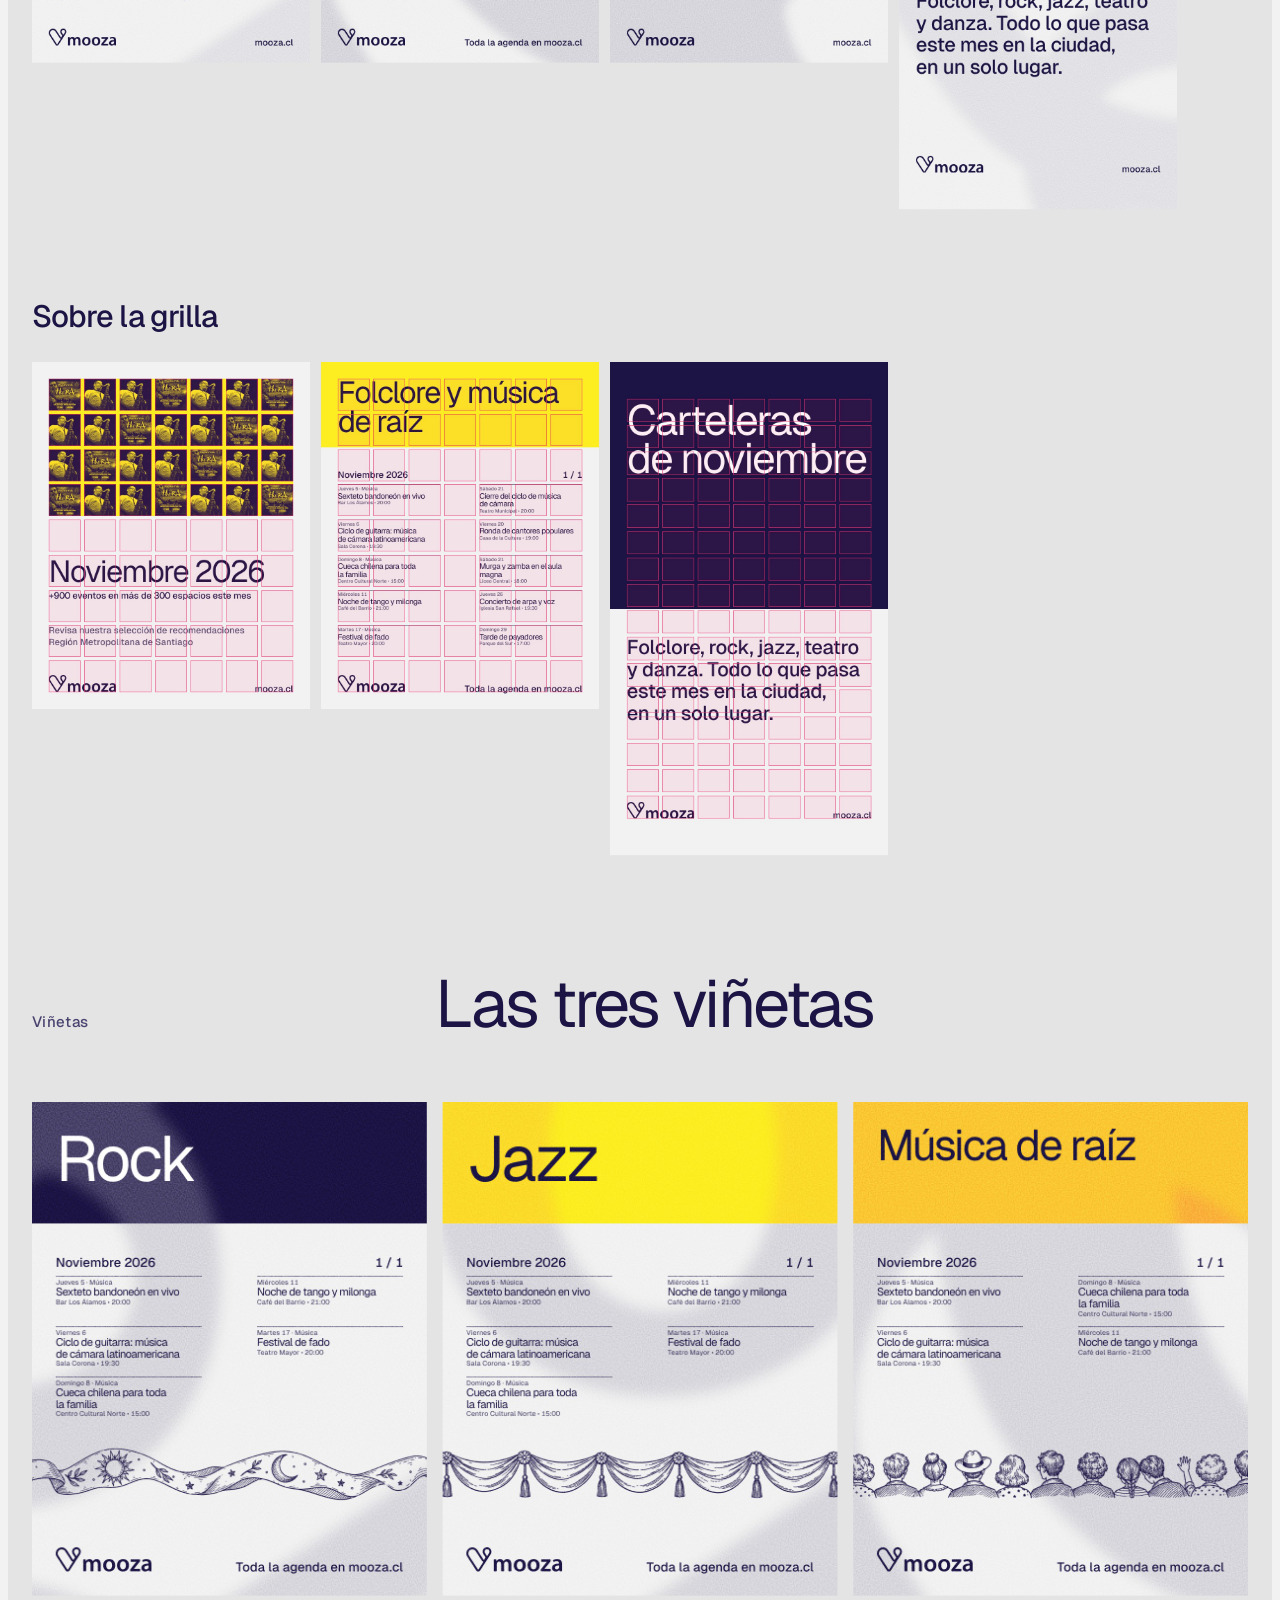
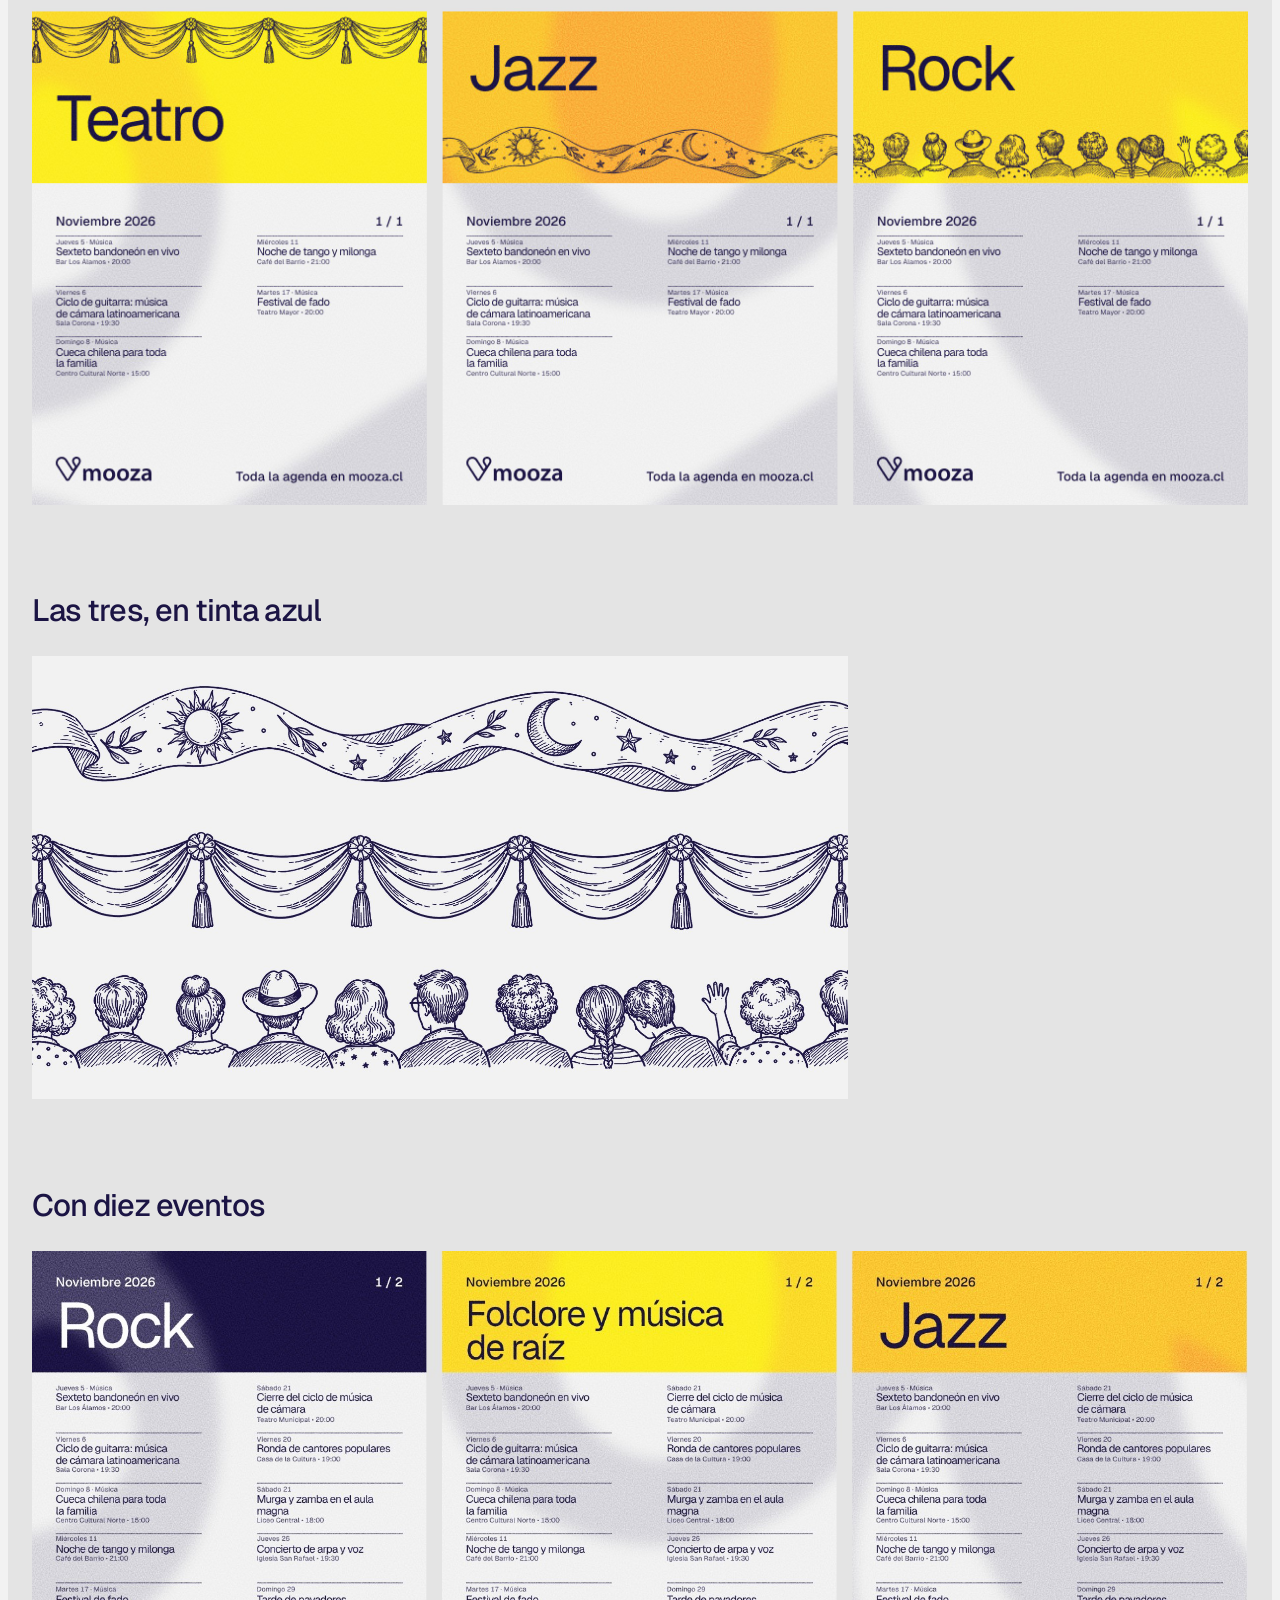
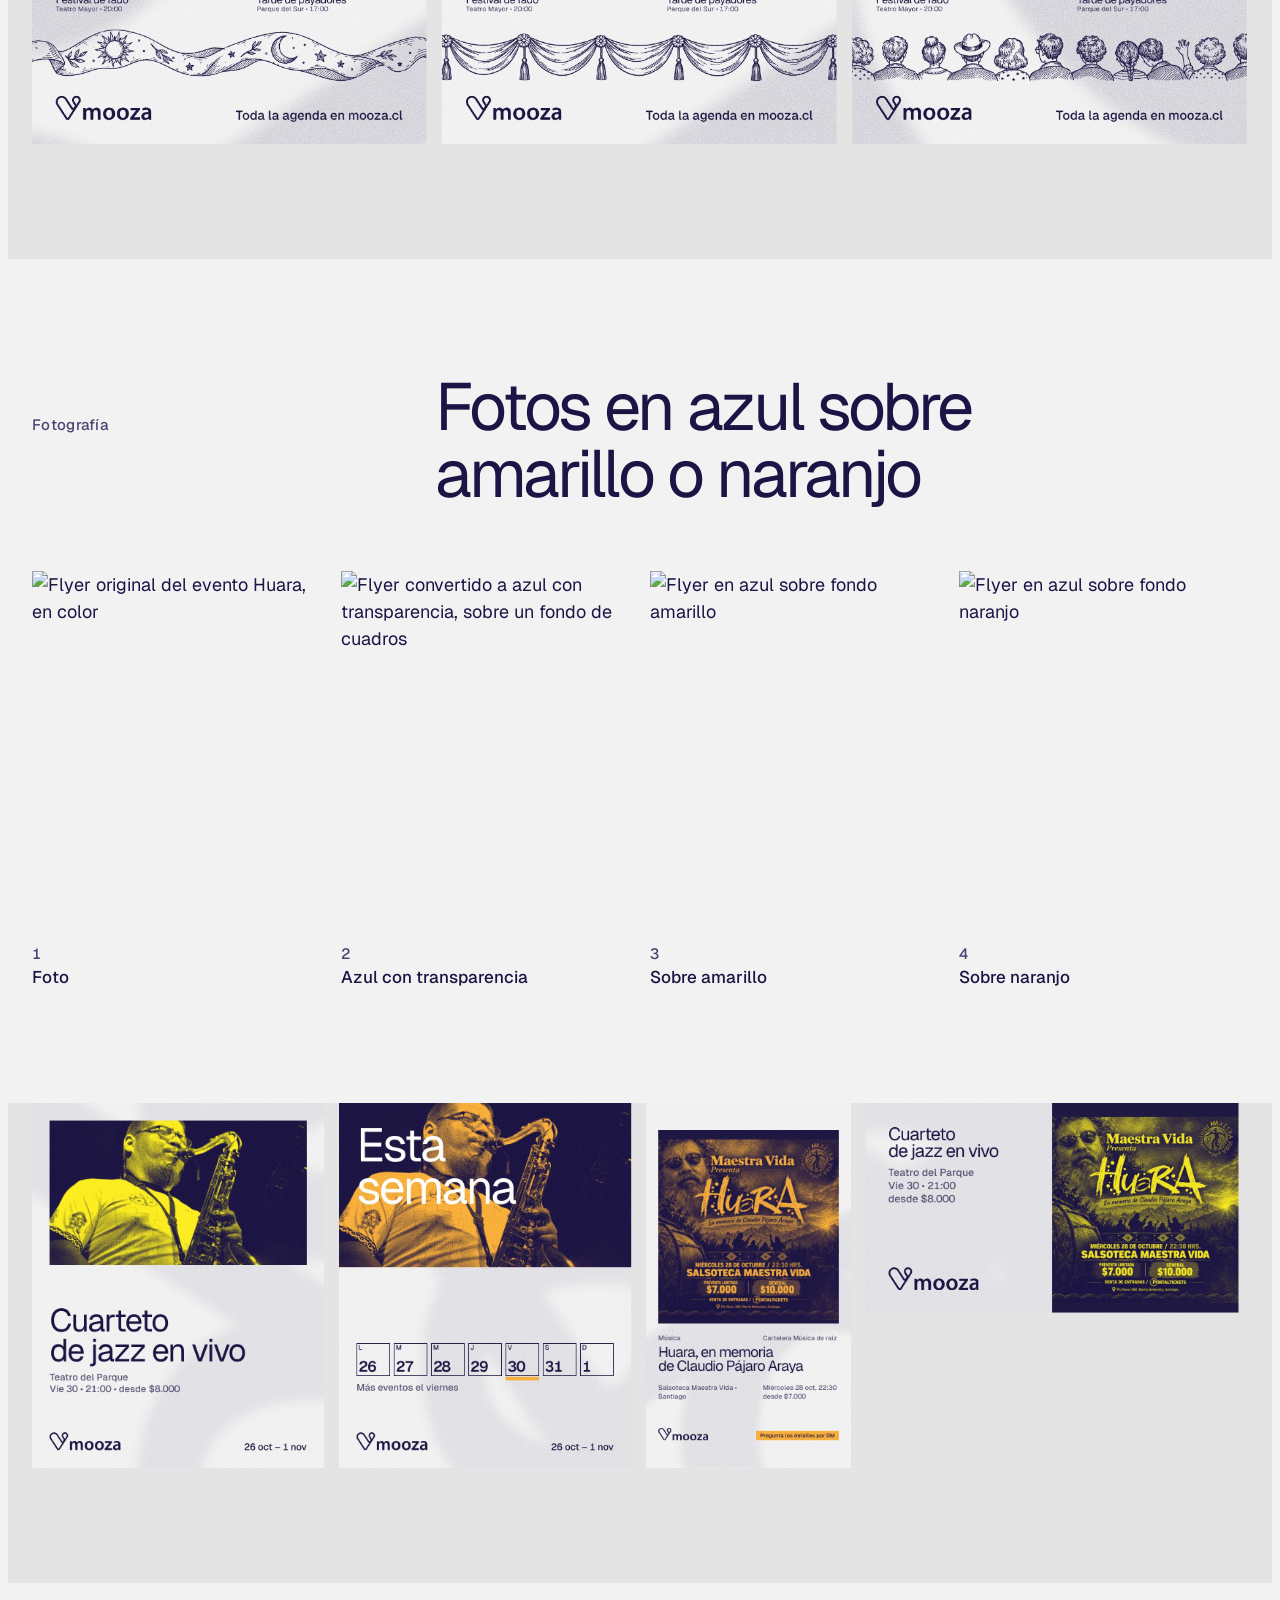
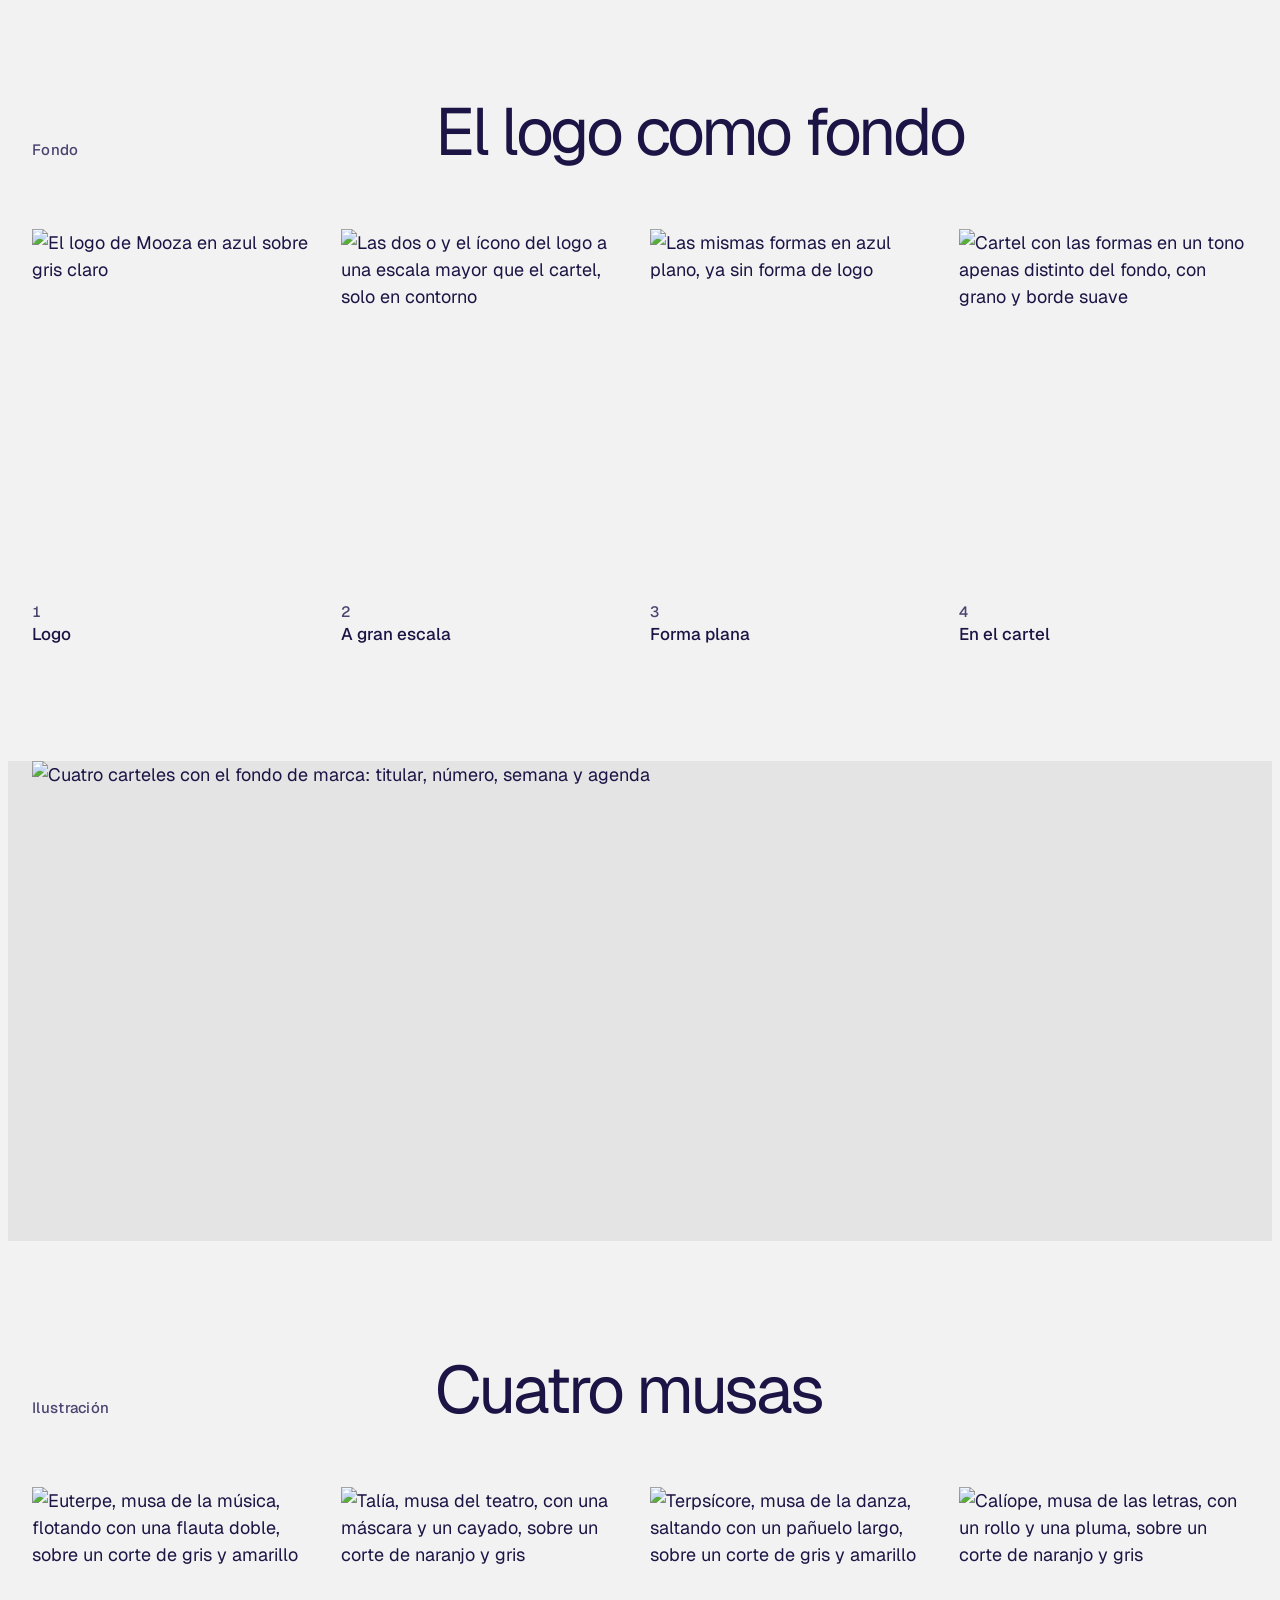
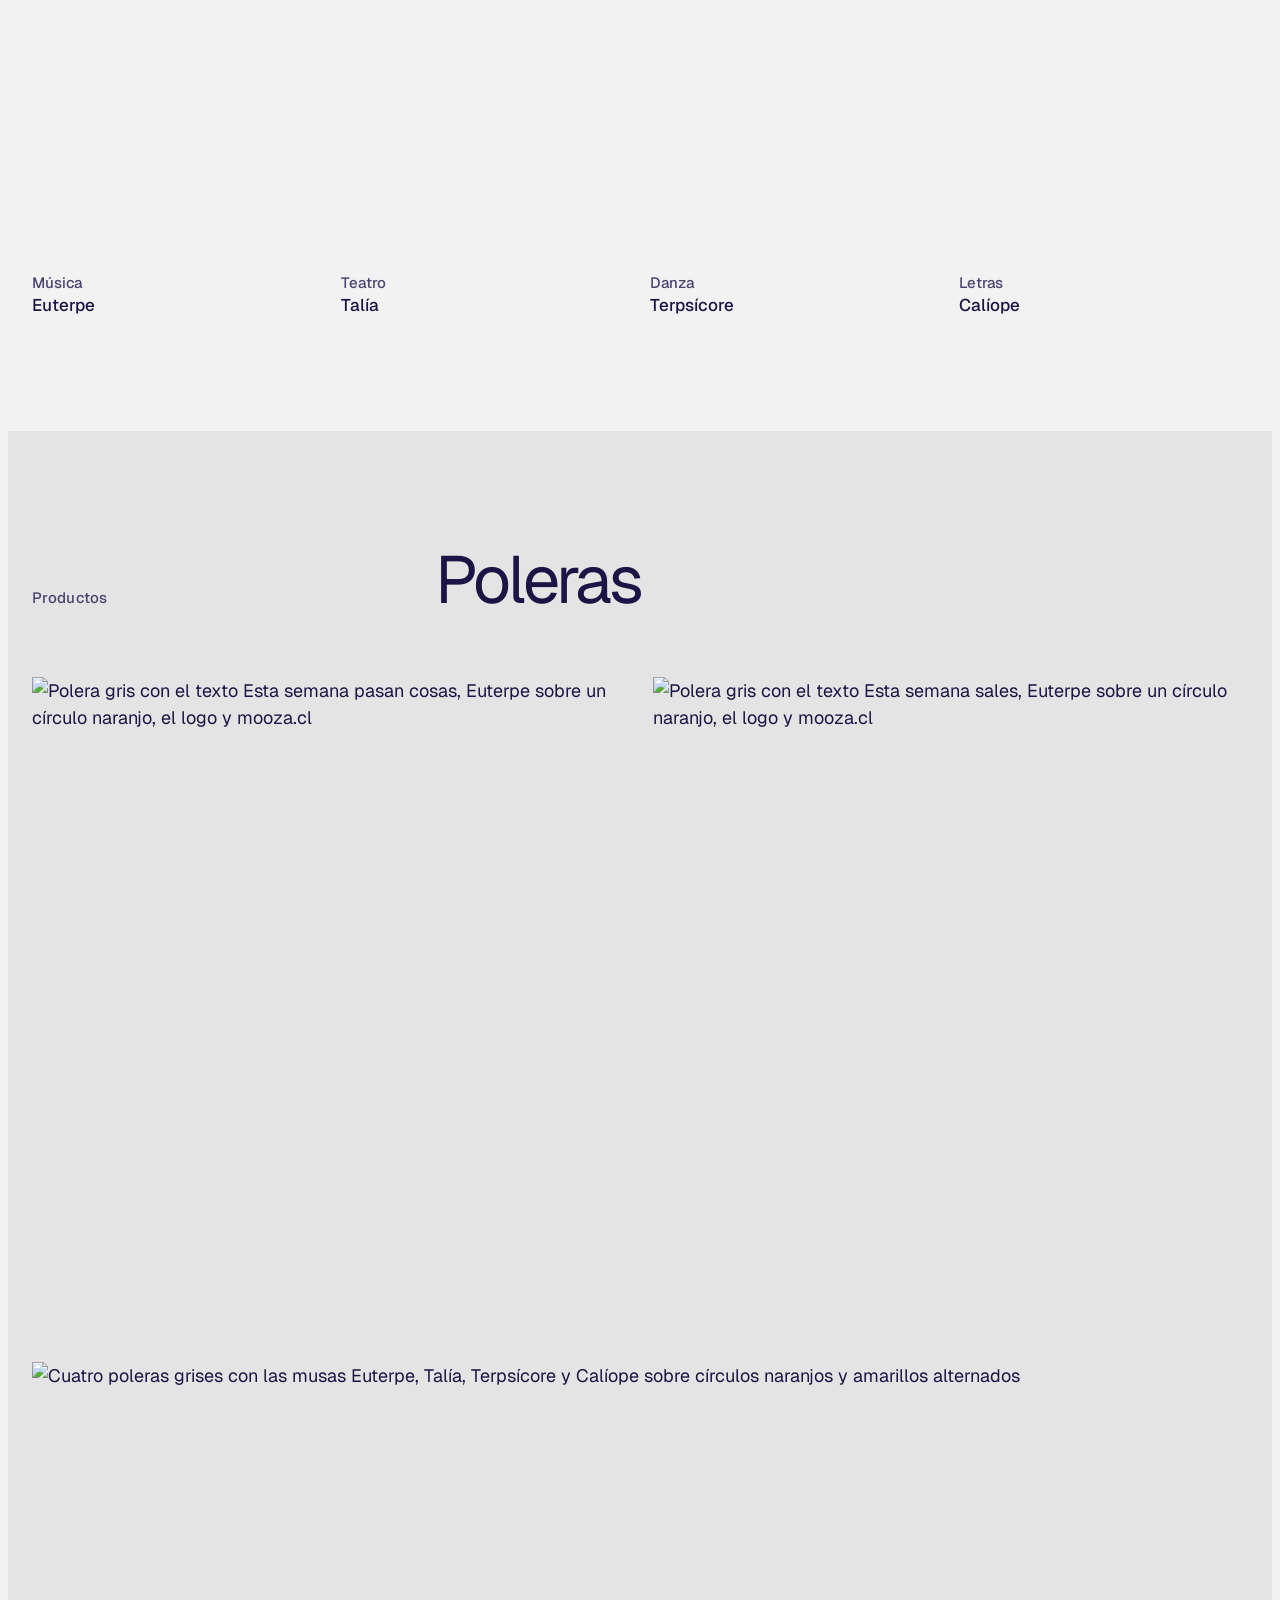
==== commit 0772fb29: "Cartelera compacta: diez eventos con viñeta El mes y la página pasan arriba del título, en el banner" ====
--- a/caso-de-estudio/index.html
+++ b/caso-de-estudio/index.html
@@ -216,6 +216,10 @@
       <div class="sub"><h3>Las tres, en tinta azul</h3></div>
       <img src="img/d-vinetas-hoja.jpg" alt="Las tres viñetas: cinta, telón y público" style="width:100%;max-width:816px">
     </div>
+    <div class="sep">
+      <div class="sub"><h3>Con diez eventos</h3></div>
+      <img src="img/d-vinetas-10.jpg" alt="Tres láminas de cartelera con diez eventos y una viñeta abajo: la cinta sobre azul, el telón sobre amarillo y el público sobre naranjo" style="width:100%">
+    </div>
   </div>
 </section>
 
